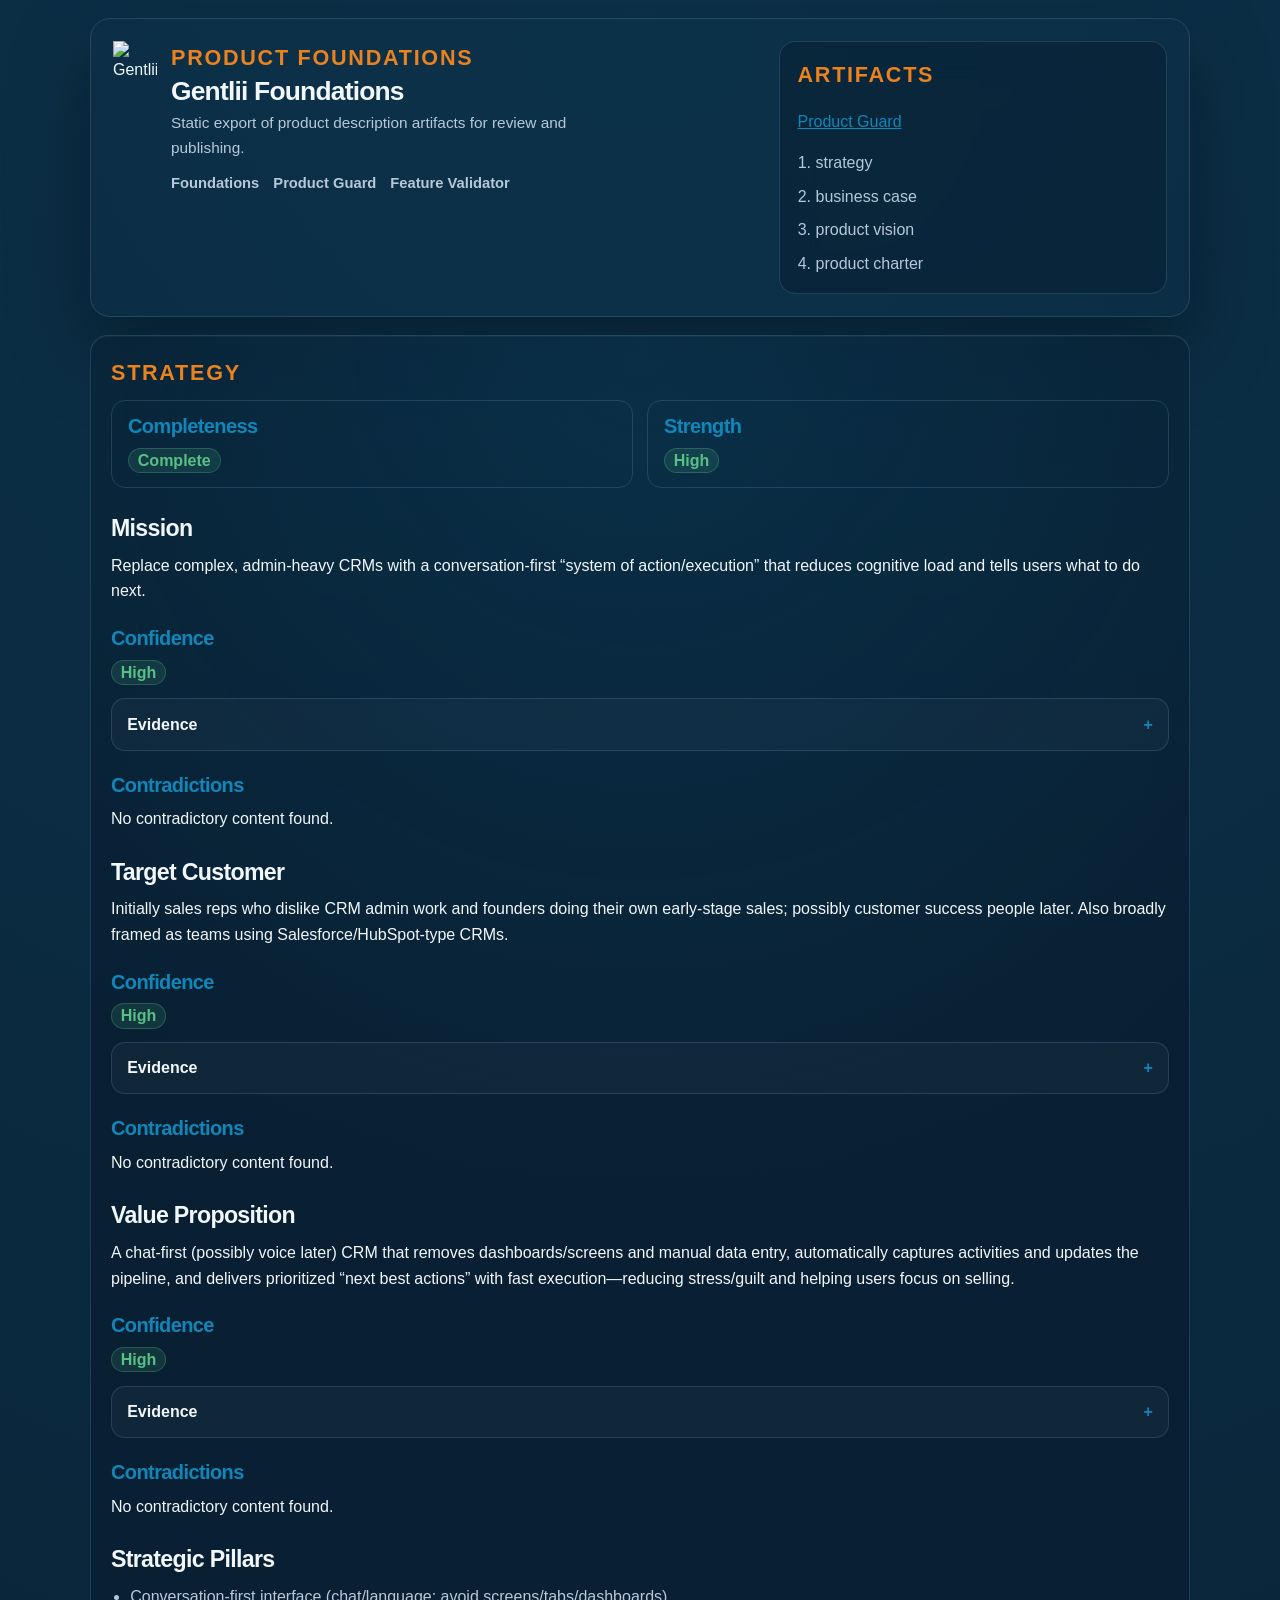
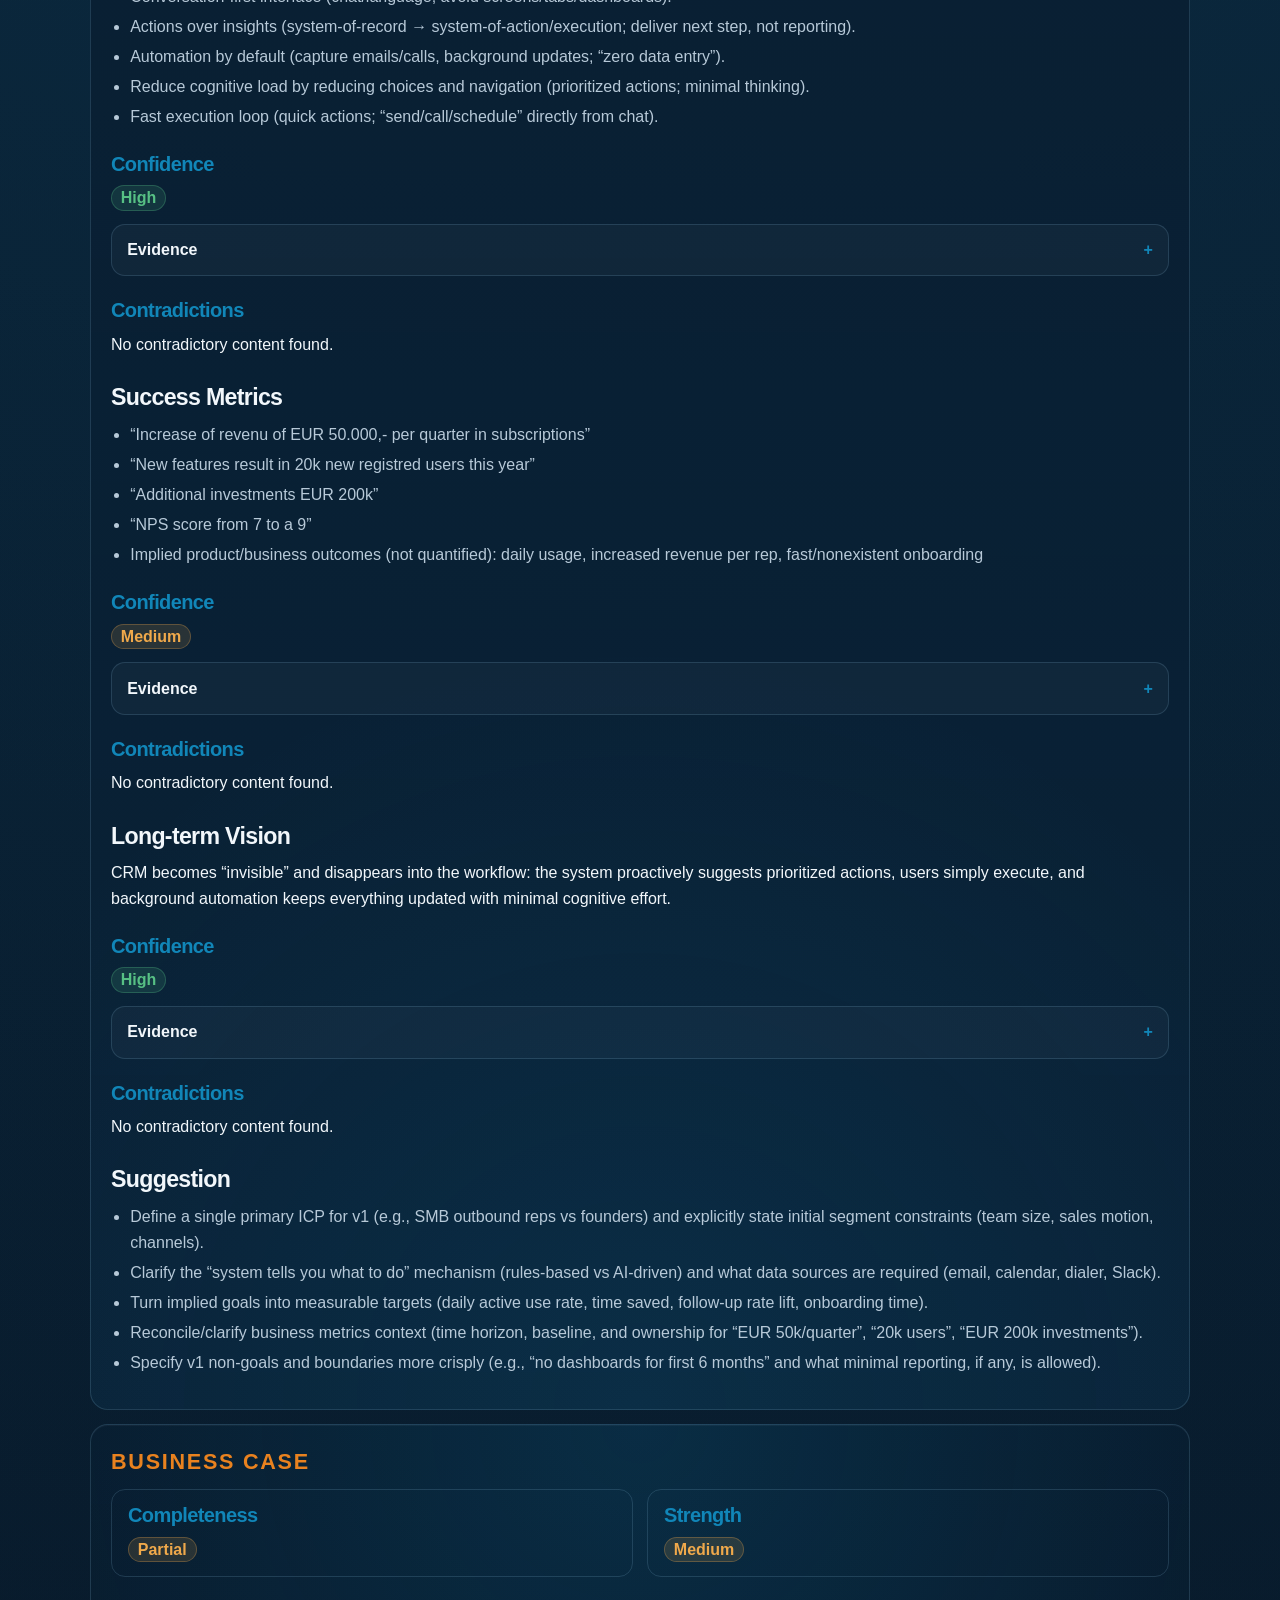
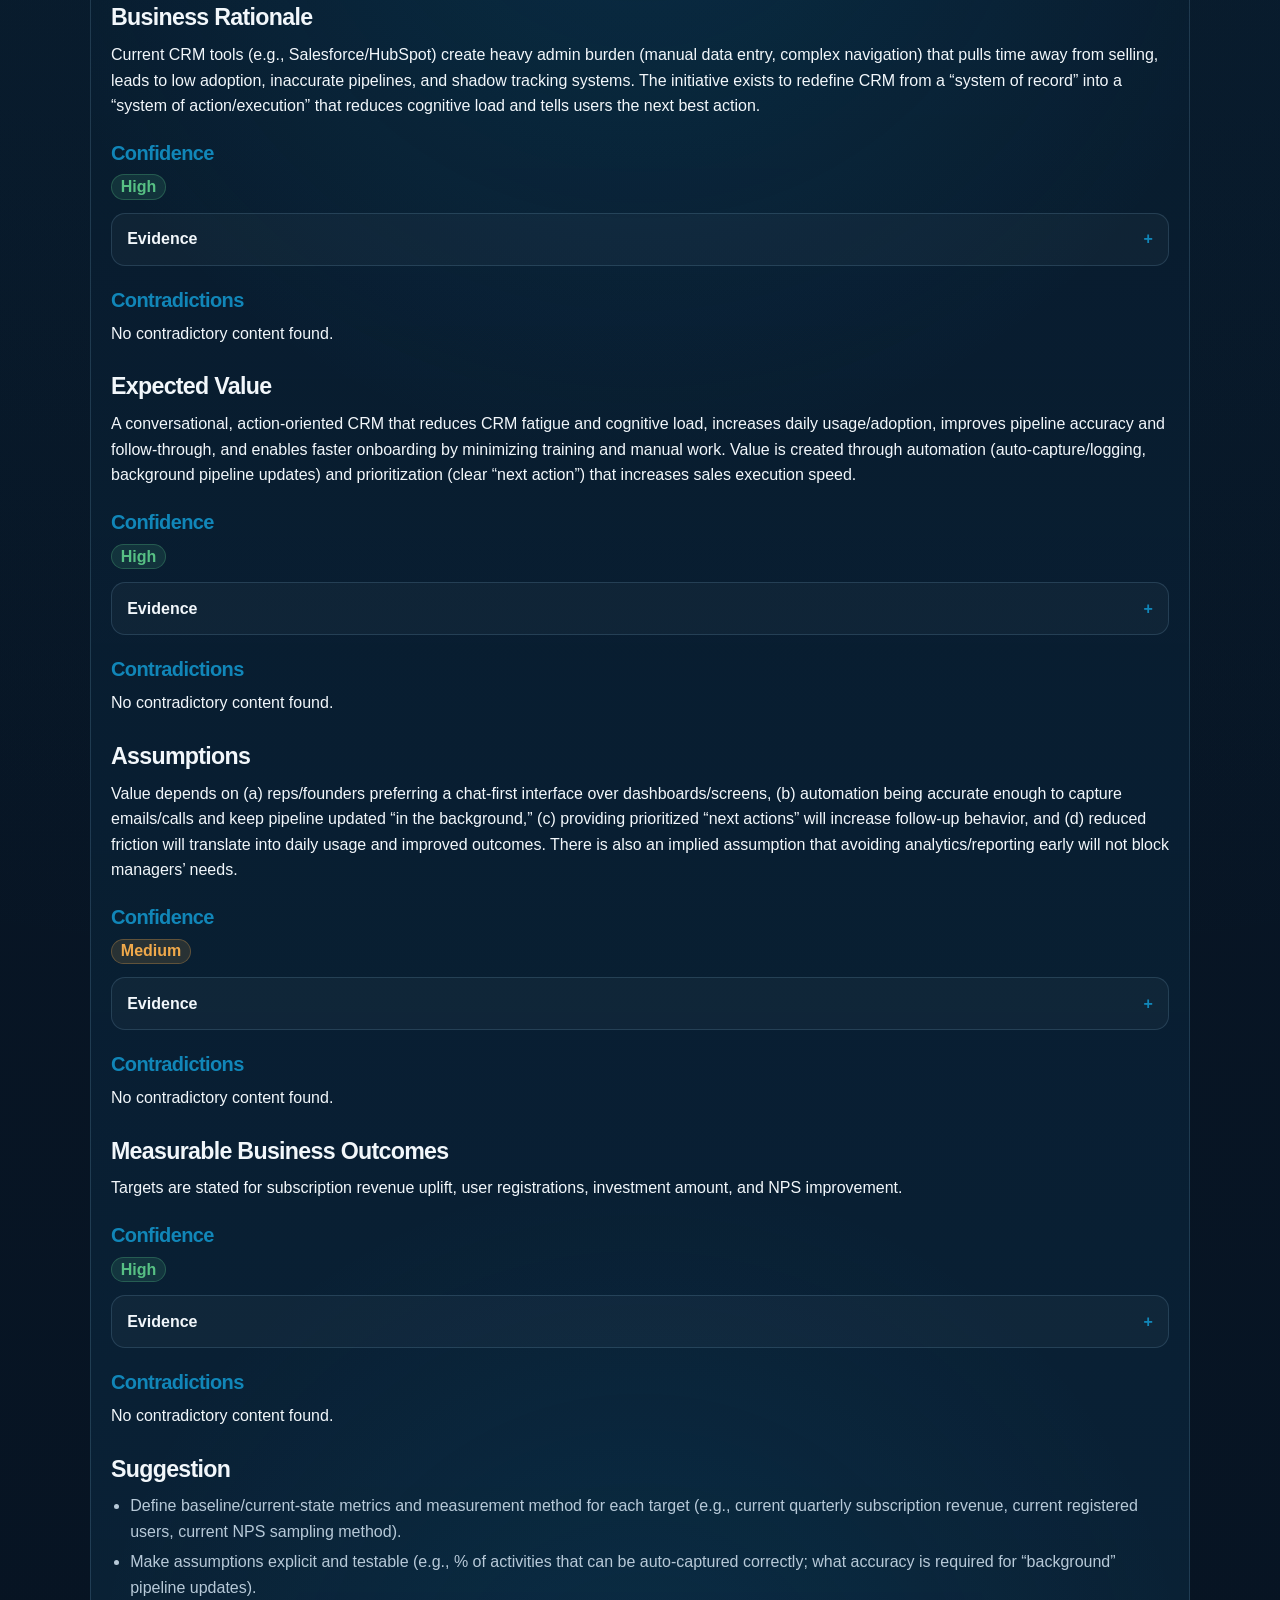
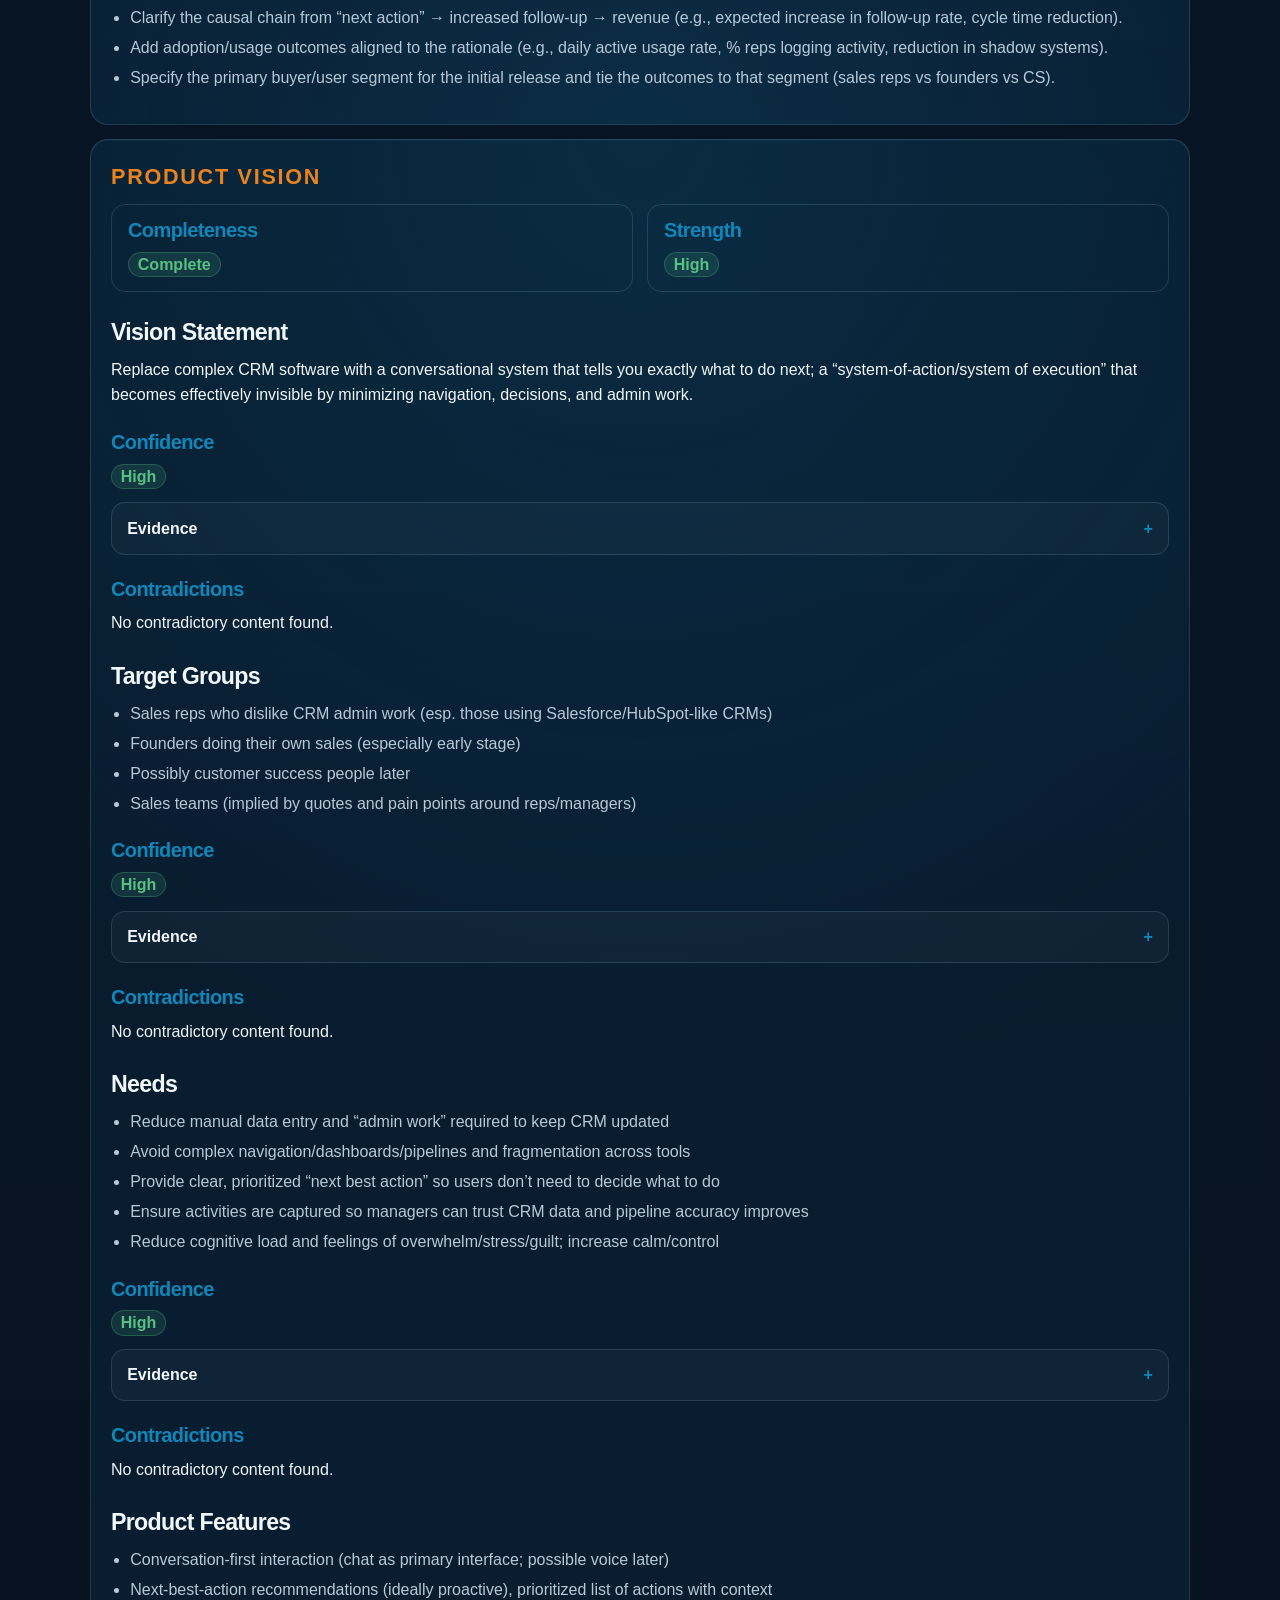
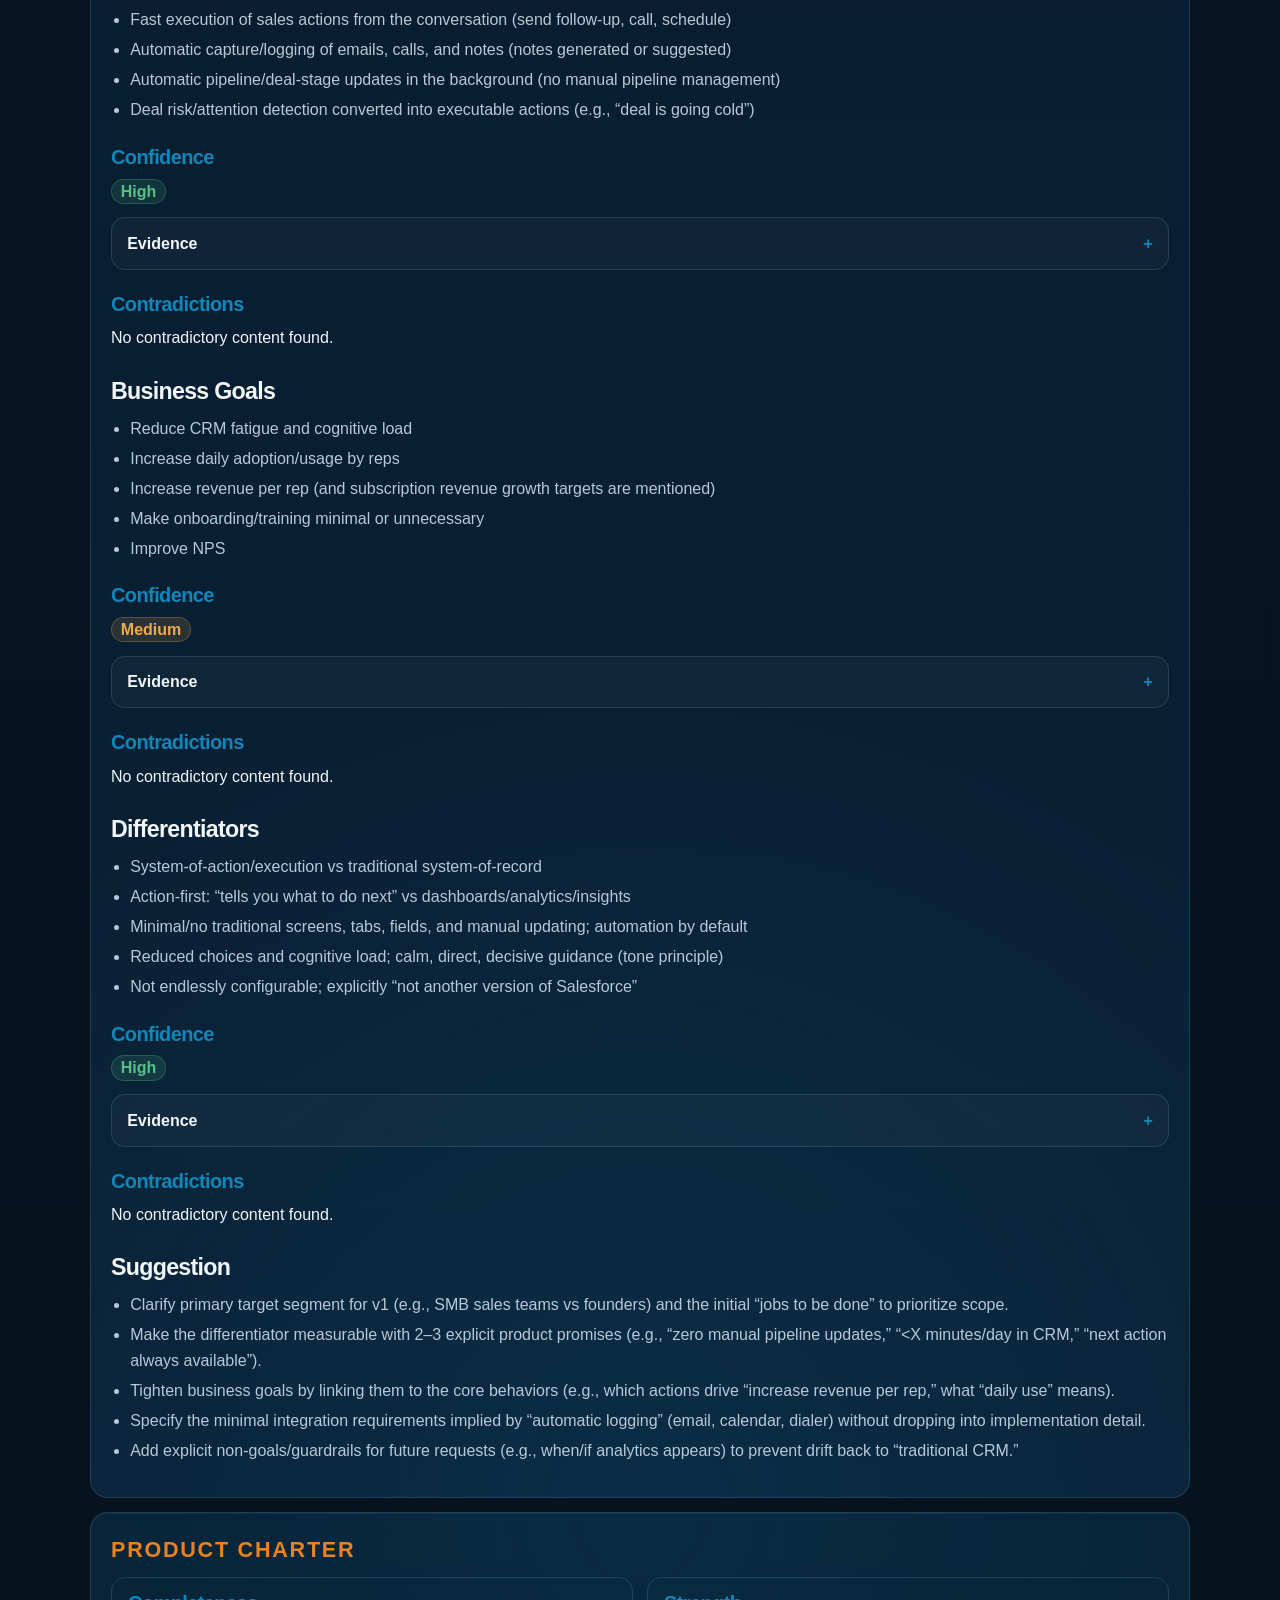
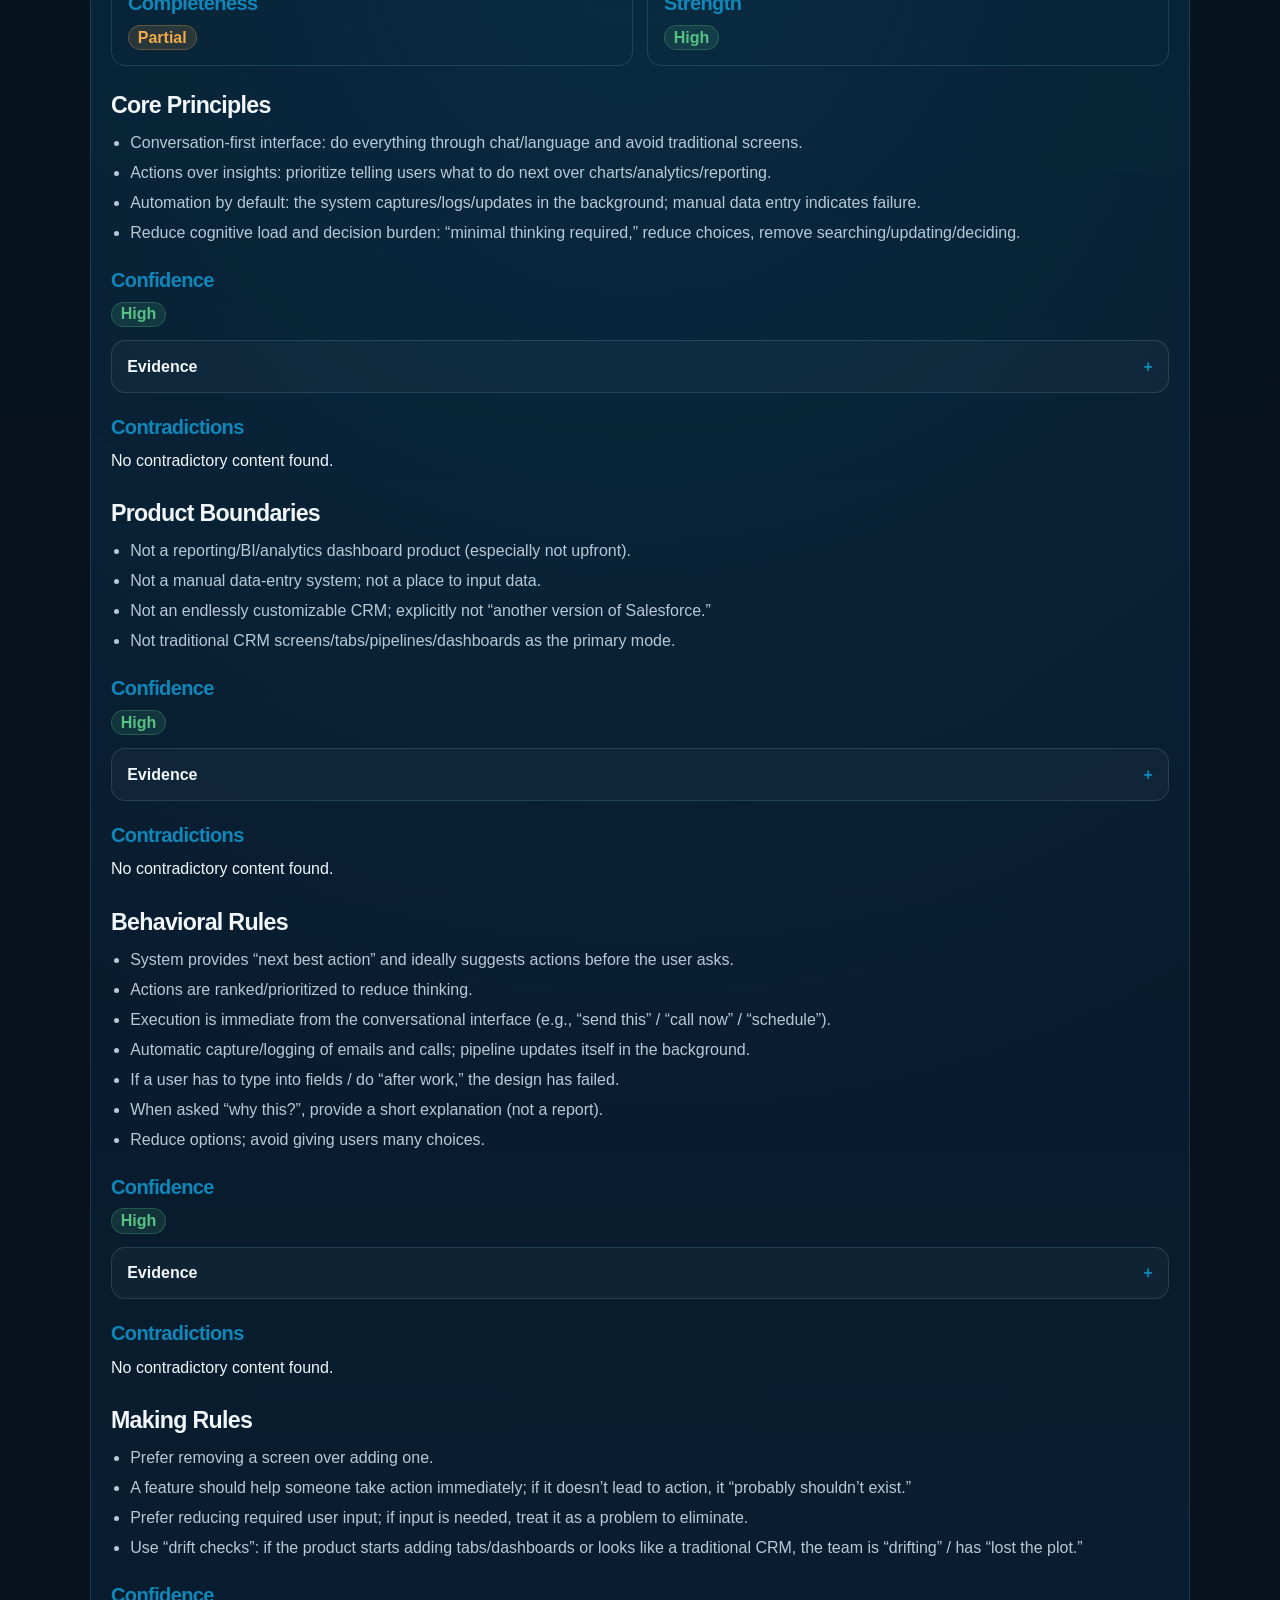
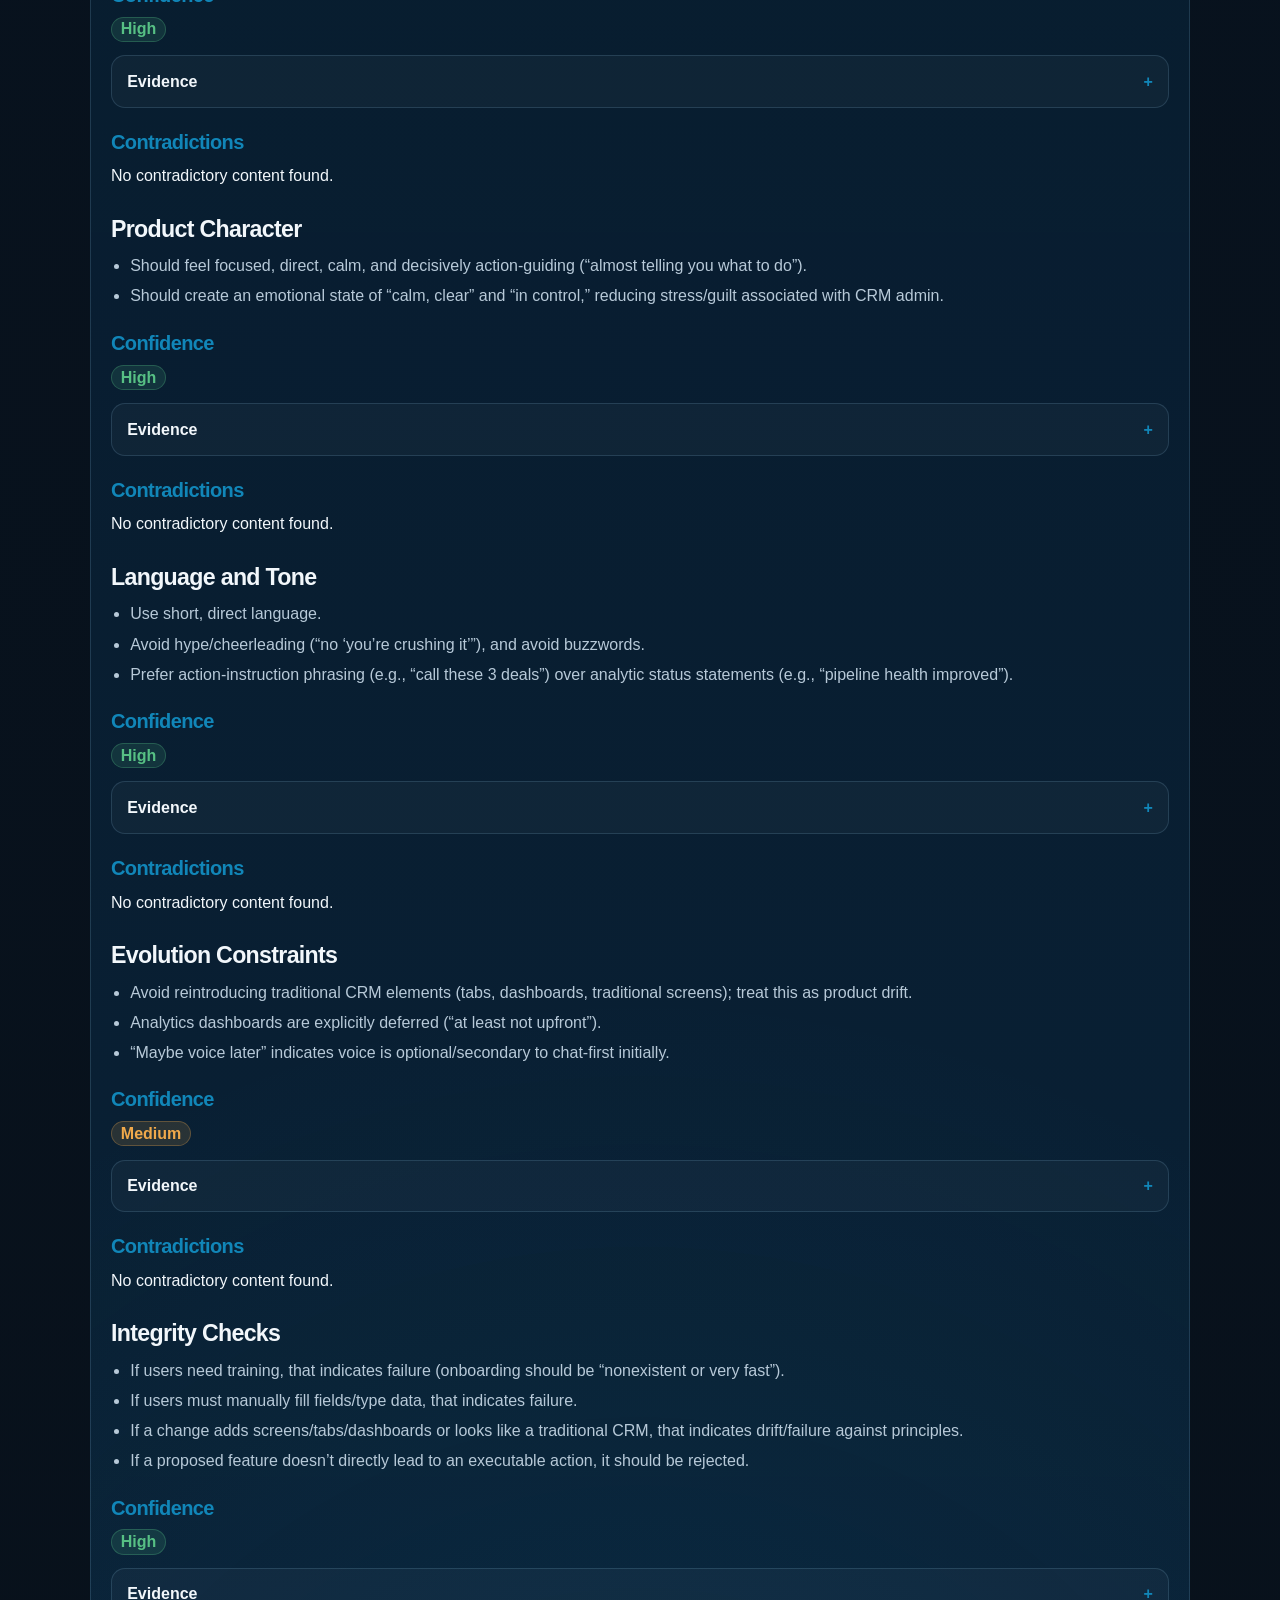
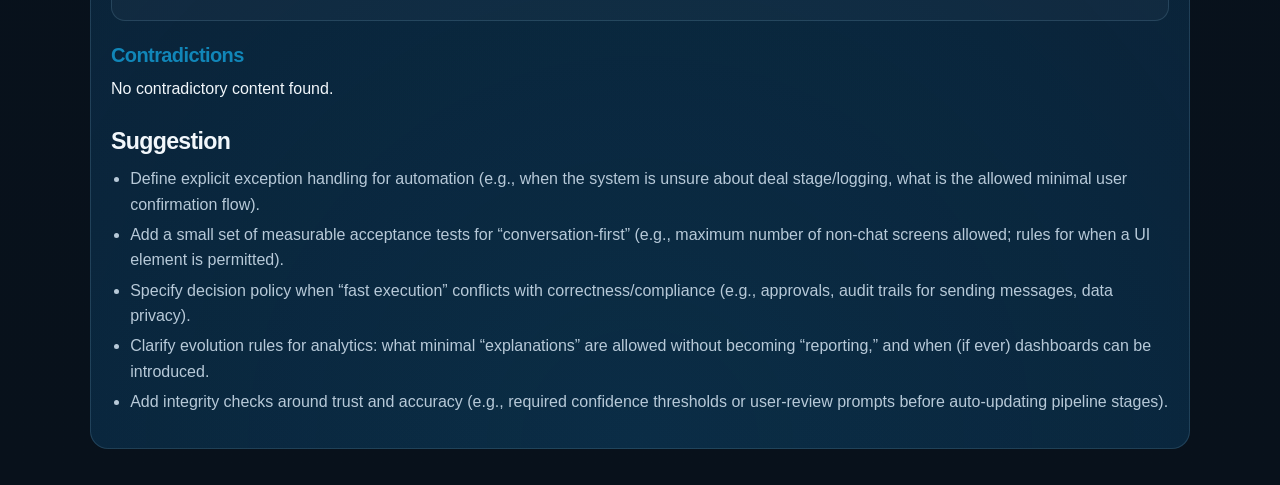
==== product-definitions/product-description/index.html @ 2d35786a "chore: refresh generated product description and guard" ====
<!DOCTYPE html>
<html lang="en">
<head>
  <meta charset="utf-8" />
  <meta name="viewport" content="width=device-width, initial-scale=1" />
  <title>Gentlii Foundations</title>
  <link rel="icon" href="logo.png" />
  <link rel="stylesheet" href="styles.css" />
</head>
<body>
  <div class="app-shell">
    <header class="page-header">
      <div class="brand-block">
        <img class="brand-logo" src="logo.png" alt="Gentlii logo" />
        <div>
          <div class="brand-kicker">Product Foundations</div>
          <h1 class="brand-title">Gentlii Foundations</h1>
          <p class="brand-subtitle">Static export of product description artifacts for review and publishing.</p>
          <div class="brand-links" aria-label="Page links">
            <a href="index.html">Foundations</a>
            <a href="product-guard.html">Product Guard</a>
            <a href="feature-validator.html">Feature Validator</a>
          </div>
        </div>
      </div>
      <nav class="doc-nav" aria-label="Artifact navigation">
        <div class="panel-eyebrow">Artifacts</div>
        <p><a href="product-guard.html">Product Guard</a></p>
        <ol class="doc-nav-list">
          <li><a href="#strategy">strategy</a></li>
          <li><a href="#business-case">business case</a></li>
          <li><a href="#product-vision">product vision</a></li>
          <li><a href="#product-charter">product charter</a></li>
        </ol>
      </nav>
    </header>
    <main class="page">
      <section class="doc-card" id="strategy">
        <div class="panel-eyebrow">strategy</div>
        <div class="doc-content">
          <div class="doc-dual-section-grid"><section class="doc-side-section"><h3>Completeness</h3><p class="metric-line"><span class="metric-value metric-pill metric-high">Complete</span></p></section><section class="doc-side-section"><h3>Strength</h3><p class="metric-line"><span class="metric-value metric-pill metric-high">High</span></p></section></div>
          <h2>Mission</h2>
          <p>Replace complex, admin-heavy CRMs with a conversation-first “system of action/execution” that reduces cognitive load and tells users what to do next.</p>
          <h3>Confidence</h3>
          <p class="metric-line"><span class="metric-value metric-pill metric-high">High</span></p>
          <details class="evidence-accordion"><summary>Evidence</summary><div class="evidence-body"><p>“Replace complex CRM software with a conversational system that tells you exactly what to do next.” / “We want CRM as a system of execution.” / “We need to to reduce cognitive load, not just time”</p></div></details>
          <h3>Contradictions</h3>
          <p>No contradictory content found.</p>
          <h2>Target Customer</h2>
          <p>Initially sales reps who dislike CRM admin work and founders doing their own early-stage sales; possibly customer success people later. Also broadly framed as teams using Salesforce/HubSpot-type CRMs.</p>
          <h3>Confidence</h3>
          <p class="metric-line"><span class="metric-value metric-pill metric-high">High</span></p>
          <details class="evidence-accordion"><summary>Evidence</summary><div class="evidence-body"><p>“sales reps who hate CRM admin” / “founders doing their own sales (especially early stage)” / “maybe customer success people later” / “Teams using systems like Salesforce or HubSpot often experience…”</p></div></details>
          <h3>Contradictions</h3>
          <p>No contradictory content found.</p>
          <h2>Value Proposition</h2>
          <p>A chat-first (possibly voice later) CRM that removes dashboards/screens and manual data entry, automatically captures activities and updates the pipeline, and delivers prioritized “next best actions” with fast execution—reducing stress/guilt and helping users focus on selling.</p>
          <h3>Confidence</h3>
          <p class="metric-line"><span class="metric-value metric-pill metric-high">High</span></p>
          <details class="evidence-accordion"><summary>Evidence</summary><div class="evidence-body"><p>“It’s basically a CRM but conversation-first… Probably chat based, maybe voice later.” / “tell you your next best action” / “log stuff automatically (calls, emails etc.)” / “keep the pipeline updated without you touching it” / “everything logs automatically in background” / “CRM = stress + guilt… ideal state = calm, clear, just doing the next thing.”</p></div></details>
          <h3>Contradictions</h3>
          <p>No contradictory content found.</p>
          <h2>Strategic Pillars</h2>
          <ul><li>Conversation-first interface (chat/language; avoid screens/tabs/dashboards).</li><li>Actions over insights (system-of-record → system-of-action/execution; deliver next step, not reporting).</li><li>Automation by default (capture emails/calls, background updates; “zero data entry”).</li><li>Reduce cognitive load by reducing choices and navigation (prioritized actions; minimal thinking).</li><li>Fast execution loop (quick actions; “send/call/schedule” directly from chat).</li></ul>
          <h3>Confidence</h3>
          <p class="metric-line"><span class="metric-value metric-pill metric-high">High</span></p>
          <details class="evidence-accordion"><summary>Evidence</summary><div class="evidence-body"><p>“conversation first, always… no screens if we can avoid it” / “actions &gt; insights” / “automation by default” / “Shift from system-of-record → system-of-action” / “One interface (chat) One output (next action) Minimal thinking required” / “quick actions… one click or one command” / “reduce choices, don’t give users 10 options”</p></div></details>
          <h3>Contradictions</h3>
          <p>No contradictory content found.</p>
          <h2>Success Metrics</h2>
          <ul><li>“Increase of revenu of EUR 50.000,- per quarter in subscriptions”</li><li>“New features result in 20k new registred users this year”</li><li>“Additional investments EUR 200k”</li><li>“NPS score from 7 to a 9”</li><li>Implied product/business outcomes (not quantified): daily usage, increased revenue per rep, fast/nonexistent onboarding</li></ul>
          <h3>Confidence</h3>
          <p class="metric-line"><span class="metric-value metric-pill metric-medium">Medium</span></p>
          <details class="evidence-accordion"><summary>Evidence</summary><div class="evidence-body"><p>“Increase of revenu of EUR 50.000,- per quarter in subscriptions” / “20k new registred users this year” / “Additional investments EUR 200k” / “NPS score from 7 to a 9” / “get reps to actually use the system daily” / “increase revenue per rep” / “make onboarding basically nonexistent or very fast”</p></div></details>
          <h3>Contradictions</h3>
          <p>No contradictory content found.</p>
          <h2>Long-term Vision</h2>
          <p>CRM becomes “invisible” and disappears into the workflow: the system proactively suggests prioritized actions, users simply execute, and background automation keeps everything updated with minimal cognitive effort.</p>
          <h3>Confidence</h3>
          <p class="metric-line"><span class="metric-value metric-pill metric-high">High</span></p>
          <details class="evidence-accordion"><summary>Evidence</summary><div class="evidence-body"><p>“Feels like CRM should become kind of invisible over time… you don’t really think about it. You just act.” / “system suggests actions before you ask (ideally)” / “everything updates in background, invisible” / “The best tools disappear—they don’t feel like tools.”</p></div></details>
          <h3>Contradictions</h3>
          <p>No contradictory content found.</p>
          <h2>Suggestion</h2>
          <ul><li>Define a single primary ICP for v1 (e.g., SMB outbound reps vs founders) and explicitly state initial segment constraints (team size, sales motion, channels).</li><li>Clarify the “system tells you what to do” mechanism (rules-based vs AI-driven) and what data sources are required (email, calendar, dialer, Slack).</li><li>Turn implied goals into measurable targets (daily active use rate, time saved, follow-up rate lift, onboarding time).</li><li>Reconcile/clarify business metrics context (time horizon, baseline, and ownership for “EUR 50k/quarter”, “20k users”, “EUR 200k investments”).</li><li>Specify v1 non-goals and boundaries more crisply (e.g., “no dashboards for first 6 months” and what minimal reporting, if any, is allowed).</li></ul>
        </div>
      </section>
      <section class="doc-card" id="business-case">
        <div class="panel-eyebrow">business case</div>
        <div class="doc-content">
          <div class="doc-dual-section-grid"><section class="doc-side-section"><h3>Completeness</h3><p class="metric-line"><span class="metric-value metric-pill metric-medium">Partial</span></p></section><section class="doc-side-section"><h3>Strength</h3><p class="metric-line"><span class="metric-value metric-pill metric-medium">Medium</span></p></section></div>
          <h2>Business Rationale</h2>
          <p>Current CRM tools (e.g., Salesforce/HubSpot) create heavy admin burden (manual data entry, complex navigation) that pulls time away from selling, leads to low adoption, inaccurate pipelines, and shadow tracking systems. The initiative exists to redefine CRM from a “system of record” into a “system of action/execution” that reduces cognitive load and tells users the next best action.</p>
          <h3>Confidence</h3>
          <p class="metric-line"><span class="metric-value metric-pill metric-high">High</span></p>
          <details class="evidence-accordion"><summary>Evidence</summary><div class="evidence-body"><p>“CRM as it exists today … is kind of broken… It’s too much clicking around… feels like admin work instead of helping you sell.” / “Heavy manual data entry… Time spent updating instead of selling… Complex navigation” / “Reps avoid logging activities… Pipeline is inaccurate… Shadow systems… emerge” / “Shift from system-of-record … to … system-of-action… We want CRM as a system of execution.”</p></div></details>
          <h3>Contradictions</h3>
          <p>No contradictory content found.</p>
          <h2>Expected Value</h2>
          <p>A conversational, action-oriented CRM that reduces CRM fatigue and cognitive load, increases daily usage/adoption, improves pipeline accuracy and follow-through, and enables faster onboarding by minimizing training and manual work. Value is created through automation (auto-capture/logging, background pipeline updates) and prioritization (clear “next action”) that increases sales execution speed.</p>
          <h3>Confidence</h3>
          <p class="metric-line"><span class="metric-value metric-pill metric-high">High</span></p>
          <details class="evidence-accordion"><summary>Evidence</summary><div class="evidence-body"><p>“reduce the general fatigue people have with CRM” / “get reps to actually use the system daily” / “increase revenue per rep (if they follow up more, this should happen)” / “make onboarding basically nonexistent or very fast” / “reduce cognitive load, not just time” / “Everything logs automatically in background… pipeline updates itself… basically zero data entry.”</p></div></details>
          <h3>Contradictions</h3>
          <p>No contradictory content found.</p>
          <h2>Assumptions</h2>
          <p>Value depends on (a) reps/founders preferring a chat-first interface over dashboards/screens, (b) automation being accurate enough to capture emails/calls and keep pipeline updated “in the background,” (c) providing prioritized “next actions” will increase follow-up behavior, and (d) reduced friction will translate into daily usage and improved outcomes. There is also an implied assumption that avoiding analytics/reporting early will not block managers’ needs.</p>
          <h3>Confidence</h3>
          <p class="metric-line"><span class="metric-value metric-pill metric-medium">Medium</span></p>
          <details class="evidence-accordion"><summary>Evidence</summary><div class="evidence-body"><p>“increase revenue per rep (if they follow up more, this should happen)” / “automatic logging of emails / calls (this is table stakes imo)” / “pipeline updates happening in the background” / “if user has to fill fields → something went wrong” / “analytics dashboards (at least not upfront).”</p></div></details>
          <h3>Contradictions</h3>
          <p>No contradictory content found.</p>
          <h2>Measurable Business Outcomes</h2>
          <p>Targets are stated for subscription revenue uplift, user registrations, investment amount, and NPS improvement.</p>
          <h3>Confidence</h3>
          <p class="metric-line"><span class="metric-value metric-pill metric-high">High</span></p>
          <details class="evidence-accordion"><summary>Evidence</summary><div class="evidence-body"><p>“Increase of revenu of EUR 50.000,- per quarter in subscriptions” / “New features result in 20k new registred users this year” / “Additional investments EUR 200k” / “NPS score from 7 to a 9.”</p></div></details>
          <h3>Contradictions</h3>
          <p>No contradictory content found.</p>
          <h2>Suggestion</h2>
          <ul><li>Define baseline/current-state metrics and measurement method for each target (e.g., current quarterly subscription revenue, current registered users, current NPS sampling method).</li><li>Make assumptions explicit and testable (e.g., % of activities that can be auto-captured correctly; what accuracy is required for “background” pipeline updates).</li><li>Clarify the causal chain from “next action” → increased follow-up → revenue (e.g., expected increase in follow-up rate, cycle time reduction).</li><li>Add adoption/usage outcomes aligned to the rationale (e.g., daily active usage rate, % reps logging activity, reduction in shadow systems).</li><li>Specify the primary buyer/user segment for the initial release and tie the outcomes to that segment (sales reps vs founders vs CS).</li></ul>
        </div>
      </section>
      <section class="doc-card" id="product-vision">
        <div class="panel-eyebrow">product vision</div>
        <div class="doc-content">
          <div class="doc-dual-section-grid"><section class="doc-side-section"><h3>Completeness</h3><p class="metric-line"><span class="metric-value metric-pill metric-high">Complete</span></p></section><section class="doc-side-section"><h3>Strength</h3><p class="metric-line"><span class="metric-value metric-pill metric-high">High</span></p></section></div>
          <h2>Vision Statement</h2>
          <p>Replace complex CRM software with a conversational system that tells you exactly what to do next; a “system-of-action/system of execution” that becomes effectively invisible by minimizing navigation, decisions, and admin work.</p>
          <h3>Confidence</h3>
          <p class="metric-line"><span class="metric-value metric-pill metric-high">High</span></p>
          <details class="evidence-accordion"><summary>Evidence</summary><div class="evidence-body"><p>“Replace complex CRM software with a conversational system that tells you exactly what to do next.” / “Shift from system-of-record … We want CRM as a system of execution.” / “Feels like CRM should become kind of invisible over time.”</p></div></details>
          <h3>Contradictions</h3>
          <p>No contradictory content found.</p>
          <h2>Target Groups</h2>
          <ul><li>Sales reps who dislike CRM admin work (esp. those using Salesforce/HubSpot-like CRMs)</li><li>Founders doing their own sales (especially early stage)</li><li>Possibly customer success people later</li><li>Sales teams (implied by quotes and pain points around reps/managers)</li></ul>
          <h3>Confidence</h3>
          <p class="metric-line"><span class="metric-value metric-pill metric-high">High</span></p>
          <details class="evidence-accordion"><summary>Evidence</summary><div class="evidence-body"><p>“sales reps who hate CRM admin” / “founders doing their own sales (especially early stage)” / “maybe customer success people later” / “Teams using systems like Salesforce or HubSpot often experience…”</p></div></details>
          <h3>Contradictions</h3>
          <p>No contradictory content found.</p>
          <h2>Needs</h2>
          <ul><li>Reduce manual data entry and “admin work” required to keep CRM updated</li><li>Avoid complex navigation/dashboards/pipelines and fragmentation across tools</li><li>Provide clear, prioritized “next best action” so users don’t need to decide what to do</li><li>Ensure activities are captured so managers can trust CRM data and pipeline accuracy improves</li><li>Reduce cognitive load and feelings of overwhelm/stress/guilt; increase calm/control</li></ul>
          <h3>Confidence</h3>
          <p class="metric-line"><span class="metric-value metric-pill metric-high">High</span></p>
          <details class="evidence-accordion"><summary>Evidence</summary><div class="evidence-body"><p>“Heavy manual data entry” / “Time spent updating instead of selling” / “Complex navigation” / “what should I do now?” / “Reps avoid logging activities… Managers don’t trust CRM data… Pipeline is inaccurate” / “We need to reduce cognitive load” / “CRM = stress + guilt… ideal state = calm, clear”</p></div></details>
          <h3>Contradictions</h3>
          <p>No contradictory content found.</p>
          <h2>Product Features</h2>
          <ul><li>Conversation-first interaction (chat as primary interface; possible voice later)</li><li>Next-best-action recommendations (ideally proactive), prioritized list of actions with context</li><li>Fast execution of sales actions from the conversation (send follow-up, call, schedule)</li><li>Automatic capture/logging of emails, calls, and notes (notes generated or suggested)</li><li>Automatic pipeline/deal-stage updates in the background (no manual pipeline management)</li><li>Deal risk/attention detection converted into executable actions (e.g., “deal is going cold”)</li></ul>
          <h3>Confidence</h3>
          <p class="metric-line"><span class="metric-value metric-pill metric-high">High</span></p>
          <details class="evidence-accordion"><summary>Evidence</summary><div class="evidence-body"><p>“It’s basically a CRM but conversation-first. Probably chat based, maybe voice later.” / “tell you your next best action” / “get list of actions already prioritized… includes: who, context, suggested message” / “let you execute things quickly (send follow-up, schedule, etc.)” / “log stuff automatically (calls, emails etc.)” / “pipeline updates happening in the background… pipeline updates itself” / “system flags… converts that into actions, not insights”</p></div></details>
          <h3>Contradictions</h3>
          <p>No contradictory content found.</p>
          <h2>Business Goals</h2>
          <ul><li>Reduce CRM fatigue and cognitive load</li><li>Increase daily adoption/usage by reps</li><li>Increase revenue per rep (and subscription revenue growth targets are mentioned)</li><li>Make onboarding/training minimal or unnecessary</li><li>Improve NPS</li></ul>
          <h3>Confidence</h3>
          <p class="metric-line"><span class="metric-value metric-pill metric-medium">Medium</span></p>
          <details class="evidence-accordion"><summary>Evidence</summary><div class="evidence-body"><p>“reduce the general fatigue people have with CRM” / “get reps to actually use the system daily” / “increase revenue per rep” / “make onboarding basically nonexistent or very fast” / “NPS score from 7 to a 9” / “Increase of revenu of EUR 50.000,- per quarter in subscriptions”</p></div></details>
          <h3>Contradictions</h3>
          <p>No contradictory content found.</p>
          <h2>Differentiators</h2>
          <ul><li>System-of-action/execution vs traditional system-of-record</li><li>Action-first: “tells you what to do next” vs dashboards/analytics/insights</li><li>Minimal/no traditional screens, tabs, fields, and manual updating; automation by default</li><li>Reduced choices and cognitive load; calm, direct, decisive guidance (tone principle)</li><li>Not endlessly configurable; explicitly “not another version of Salesforce”</li></ul>
          <h3>Confidence</h3>
          <p class="metric-line"><span class="metric-value metric-pill metric-high">High</span></p>
          <details class="evidence-accordion"><summary>Evidence</summary><div class="evidence-body"><p>“We want CRM as a system of execution.” / “One interface (chat) One output (next action)” / “We’re intentionally not doing: traditional screens… analytics dashboards… manual pipeline management” / “automation by default… if user has to fill fields → something went wrong” / “not something you customize endlessly… basically not another version of Salesforce”</p></div></details>
          <h3>Contradictions</h3>
          <p>No contradictory content found.</p>
          <h2>Suggestion</h2>
          <ul><li>Clarify primary target segment for v1 (e.g., SMB sales teams vs founders) and the initial “jobs to be done” to prioritize scope.</li><li>Make the differentiator measurable with 2–3 explicit product promises (e.g., “zero manual pipeline updates,” “&lt;X minutes/day in CRM,” “next action always available”).</li><li>Tighten business goals by linking them to the core behaviors (e.g., which actions drive “increase revenue per rep,” what “daily use” means).</li><li>Specify the minimal integration requirements implied by “automatic logging” (email, calendar, dialer) without dropping into implementation detail.</li><li>Add explicit non-goals/guardrails for future requests (e.g., when/if analytics appears) to prevent drift back to “traditional CRM.”</li></ul>
        </div>
      </section>
      <section class="doc-card" id="product-charter">
        <div class="panel-eyebrow">product charter</div>
        <div class="doc-content">
          <div class="doc-dual-section-grid"><section class="doc-side-section"><h3>Completeness</h3><p class="metric-line"><span class="metric-value metric-pill metric-medium">Partial</span></p></section><section class="doc-side-section"><h3>Strength</h3><p class="metric-line"><span class="metric-value metric-pill metric-high">High</span></p></section></div>
          <h2>Core Principles</h2>
          <ul><li>Conversation-first interface: do everything through chat/language and avoid traditional screens.</li><li>Actions over insights: prioritize telling users what to do next over charts/analytics/reporting.</li><li>Automation by default: the system captures/logs/updates in the background; manual data entry indicates failure.</li><li>Reduce cognitive load and decision burden: “minimal thinking required,” reduce choices, remove searching/updating/deciding.</li></ul>
          <h3>Confidence</h3>
          <p class="metric-line"><span class="metric-value metric-pill metric-high">High</span></p>
          <details class="evidence-accordion"><summary>Evidence</summary><div class="evidence-body"><p>“conversation first, always… everything through chat / language, no screens if we can avoid it”; “actions &gt; insights”; “automation by default… if user has to fill fields → something went wrong”; “reduce cognitive load”; “One interface (chat) One output (next action) Minimal thinking required”; “remove searching… remove updating… remove deciding”.</p></div></details>
          <h3>Contradictions</h3>
          <p>No contradictory content found.</p>
          <h2>Product Boundaries</h2>
          <ul><li>Not a reporting/BI/analytics dashboard product (especially not upfront).</li><li>Not a manual data-entry system; not a place to input data.</li><li>Not an endlessly customizable CRM; explicitly not “another version of Salesforce.”</li><li>Not traditional CRM screens/tabs/pipelines/dashboards as the primary mode.</li></ul>
          <h3>Confidence</h3>
          <p class="metric-line"><span class="metric-value metric-pill metric-high">High</span></p>
          <details class="evidence-accordion"><summary>Evidence</summary><div class="evidence-body"><p>“We’re intentionally not doing: traditional screens; analytics dashboards (at least not upfront); manual pipeline management”; “what we are not… not a reporting tool… not BI… not a place to input data… not something you customize endlessly… basically not another version of Salesforce”.</p></div></details>
          <h3>Contradictions</h3>
          <p>No contradictory content found.</p>
          <h2>Behavioral Rules</h2>
          <ul><li>System provides “next best action” and ideally suggests actions before the user asks.</li><li>Actions are ranked/prioritized to reduce thinking.</li><li>Execution is immediate from the conversational interface (e.g., “send this” / “call now” / “schedule”).</li><li>Automatic capture/logging of emails and calls; pipeline updates itself in the background.</li><li>If a user has to type into fields / do “after work,” the design has failed.</li><li>When asked “why this?”, provide a short explanation (not a report).</li><li>Reduce options; avoid giving users many choices.</li></ul>
          <h3>Confidence</h3>
          <p class="metric-line"><span class="metric-value metric-pill metric-high">High</span></p>
          <details class="evidence-accordion"><summary>Evidence</summary><div class="evidence-body"><p>“system suggests actions before you ask (ideally)”; “tell you your next best action”; “get list of actions already prioritized so no thinking required”; “action executes immediately… everything logs automatically in background… pipeline updates itself… no extra steps, no ‘after work’”; “if user has to type things in fields, we probably failed”; “if you ask ‘why this?’ → short explanation, not a report”; “reduce choices, don’t give users 10 options”.</p></div></details>
          <h3>Contradictions</h3>
          <p>No contradictory content found.</p>
          <h2>Making Rules</h2>
          <ul><li>Prefer removing a screen over adding one.</li><li>A feature should help someone take action immediately; if it doesn’t lead to action, it “probably shouldn’t exist.”</li><li>Prefer reducing required user input; if input is needed, treat it as a problem to eliminate.</li><li>Use “drift checks”: if the product starts adding tabs/dashboards or looks like a traditional CRM, the team is “drifting” / has “lost the plot.”</li></ul>
          <h3>Confidence</h3>
          <p class="metric-line"><span class="metric-value metric-pill metric-high">High</span></p>
          <details class="evidence-accordion"><summary>Evidence</summary><div class="evidence-body"><p>“decision rules (gut checks) ● can we remove a screen instead of adding one ● does this help someone take action immediately… ● can we reduce input here ● if it doesn’t lead to action → probably shouldn’t exist”; “if we start adding tabs + dashboards we’re probably drifting”; “if it starts looking like a traditional CRM again, we’ve probably lost the plot”.</p></div></details>
          <h3>Contradictions</h3>
          <p>No contradictory content found.</p>
          <h2>Product Character</h2>
          <ul><li>Should feel focused, direct, calm, and decisively action-guiding (“almost telling you what to do”).</li><li>Should create an emotional state of “calm, clear” and “in control,” reducing stress/guilt associated with CRM admin.</li></ul>
          <h3>Confidence</h3>
          <p class="metric-line"><span class="metric-value metric-pill metric-high">High</span></p>
          <details class="evidence-accordion"><summary>Evidence</summary><div class="evidence-body"><p>“product should feel like… focused… direct… calm… a bit decisive (almost telling you what to do)”; “ideal state = calm, clear, just doing the next thing”; “to feel in control… not feel overwhelmed… not feel like they’re doing admin work”.</p></div></details>
          <h3>Contradictions</h3>
          <p>No contradictory content found.</p>
          <h2>Language and Tone</h2>
          <ul><li>Use short, direct language.</li><li>Avoid hype/cheerleading (“no ‘you’re crushing it’”), and avoid buzzwords.</li><li>Prefer action-instruction phrasing (e.g., “call these 3 deals”) over analytic status statements (e.g., “pipeline health improved”).</li></ul>
          <h3>Confidence</h3>
          <p class="metric-line"><span class="metric-value metric-pill metric-high">High</span></p>
          <details class="evidence-accordion"><summary>Evidence</summary><div class="evidence-body"><p>“tone / language… short, direct ● no hype / no ‘you’re crushing it’… ● no buzzwords”; “more like: ‘call these 3 deals’ not: ‘pipeline health improved’”.</p></div></details>
          <h3>Contradictions</h3>
          <p>No contradictory content found.</p>
          <h2>Evolution Constraints</h2>
          <ul><li>Avoid reintroducing traditional CRM elements (tabs, dashboards, traditional screens); treat this as product drift.</li><li>Analytics dashboards are explicitly deferred (“at least not upfront”).</li><li>“Maybe voice later” indicates voice is optional/secondary to chat-first initially.</li></ul>
          <h3>Confidence</h3>
          <p class="metric-line"><span class="metric-value metric-pill metric-medium">Medium</span></p>
          <details class="evidence-accordion"><summary>Evidence</summary><div class="evidence-body"><p>“if we start adding tabs + dashboards we’re probably drifting”; “analytics dashboards (at least not upfront)”; “Probably chat based, maybe voice later”.</p></div></details>
          <h3>Contradictions</h3>
          <p>No contradictory content found.</p>
          <h2>Integrity Checks</h2>
          <ul><li>If users need training, that indicates failure (onboarding should be “nonexistent or very fast”).</li><li>If users must manually fill fields/type data, that indicates failure.</li><li>If a change adds screens/tabs/dashboards or looks like a traditional CRM, that indicates drift/failure against principles.</li><li>If a proposed feature doesn’t directly lead to an executable action, it should be rejected.</li></ul>
          <h3>Confidence</h3>
          <p class="metric-line"><span class="metric-value metric-pill metric-high">High</span></p>
          <details class="evidence-accordion"><summary>Evidence</summary><div class="evidence-body"><p>“If someone needs training, we probably failed.”; “if user has to fill fields → something went wrong”; “if user has to type things in fields, we probably failed”; “if we start adding tabs + dashboards we’re probably drifting”; “if it doesn’t lead to action → probably shouldn’t exist”.</p></div></details>
          <h3>Contradictions</h3>
          <p>No contradictory content found.</p>
          <h2>Suggestion</h2>
          <ul><li>Define explicit exception handling for automation (e.g., when the system is unsure about deal stage/logging, what is the allowed minimal user confirmation flow).</li><li>Add a small set of measurable acceptance tests for “conversation-first” (e.g., maximum number of non-chat screens allowed; rules for when a UI element is permitted).</li><li>Specify decision policy when “fast execution” conflicts with correctness/compliance (e.g., approvals, audit trails for sending messages, data privacy).</li><li>Clarify evolution rules for analytics: what minimal “explanations” are allowed without becoming “reporting,” and when (if ever) dashboards can be introduced.</li><li>Add integrity checks around trust and accuracy (e.g., required confidence thresholds or user-review prompts before auto-updating pipeline stages).</li></ul>
        </div>
      </section>
    </main>
  </div>
</body>
</html>
---- product-definitions/product-description/styles.css ----
:root {
  --bg: #071423;
  --surface: rgba(8, 28, 46, 0.82);
  --surface-strong: rgba(10, 34, 55, 0.96);
  --text: #f2f7fb;
  --muted: #b7c9d8;
  --accent: #1186b8ff;
  --accent-bright: #e9821f;
  --accent-soft: rgba(17, 134, 184, 0.12);
  --accent-faint: rgba(17, 134, 184, 0.08);
  --border: rgba(125, 175, 205, 0.2);
  --shadow: 0 32px 80px rgba(0, 0, 0, 0.34);
}

* {
  box-sizing: border-box;
}

html {
  scroll-behavior: smooth;
}

body {
  margin: 0;
  min-height: 100vh;
  background: #071423;
  background-image:
    radial-gradient(circle at top, rgba(17, 134, 184, 0.22), transparent 36%),
    linear-gradient(180deg, #0a1a2b 0%, #071423 42%, #08111b 100%);
  color: var(--text);
  font-family: "Söhne", "Inter", "Avenir Next", "Helvetica Neue", "Segoe UI", sans-serif;
  font: 16px/1.6 "Söhne", "Inter", "Avenir Next", "Helvetica Neue", "Segoe UI", sans-serif;
}

a {
  color: var(--accent);
}

.app-shell {
  width: min(1100px, calc(100% - 32px));
  margin: 18px auto 36px;
}

.page-header {
  display: grid;
  grid-template-columns: minmax(0, 1.5fr) minmax(240px, 0.9fr);
  gap: 18px;
  padding: 22px;
  border: 1px solid var(--border);
  border-radius: 20px;
  box-shadow: var(--shadow);
}

.brand-block {
  display: flex;
  gap: 14px;
  align-items: flex-start;
}

.brand-logo {
  width: 44px;
  height: 44px;
  flex: 0 0 44px;
  display: block;
  object-fit: contain;
}

.brand-kicker,
.panel-eyebrow {
  color: var(--accent-bright);
  font-size: 1.35rem;
  font-weight: 700;
  text-transform: uppercase;
  letter-spacing: 0.08em;
}

.brand-title {
  margin: 2px 0 6px;
  font-size: 1.65rem;
  line-height: 1.05;
  letter-spacing: -0.03em;
  font-weight: 750;
}

.brand-subtitle {
  margin: 0;
  max-width: 54ch;
  color: var(--muted);
  font-size: 0.96rem;
}

.brand-links {
  margin-top: 12px;
  display: flex;
  flex-wrap: wrap;
  gap: 10px 14px;
}

.brand-links a {
  text-decoration: none;
  color: var(--muted);
  font-size: 0.92rem;
  font-weight: 650;
}

.brand-links a:hover,
.brand-links a:focus-visible {
  color: var(--text);
}

.doc-nav {
  padding: 16px 18px;
  border: 1px solid var(--border);
  border-radius: 16px;
  background: rgba(7, 20, 35, 0.32);
  backdrop-filter: blur(18px);
}

.doc-nav-list {
  margin: 10px 0 0;
  padding-left: 18px;
  display: grid;
  gap: 8px;
  color: var(--muted);
}

.doc-nav-list a {
  text-decoration: none;
  color: inherit;
}

.doc-nav-list a:hover,
.doc-nav-list a:focus-visible {
  color: var(--text);
}

.page {
  padding-top: 18px;
  display: grid;
  gap: 14px;
}

.doc-card {
  padding: 20px;
  border: 1px solid var(--border);
  border-radius: 18px;
  background:
    radial-gradient(circle at top, rgba(17, 134, 184, 0.16), transparent 32%),
    radial-gradient(circle at bottom, rgba(17, 134, 184, 0.12), transparent 28%),
    linear-gradient(180deg, var(--surface) 0%, var(--surface-strong) 100%);
  box-shadow: inset 0 1px 0 rgba(255, 255, 255, 0.04);
}

.doc-content {
  margin-top: 10px;
}

.doc-dual-section-grid {
  display: grid;
  grid-template-columns: repeat(2, minmax(0, 1fr));
  gap: 14px;
  margin: 0 0 0.82rem;
}

.doc-side-section {
  padding: 14px 16px;
  border: 1px solid var(--border);
  border-radius: 14px;
}

.doc-side-section h3 {
  margin-top: 0;
}

.doc-side-section p:last-child,
.doc-side-section ol:last-child,
.doc-side-section ul:last-child,
.doc-side-section blockquote:last-child {
  margin-bottom: 0;
}

.metric-line {
  margin: 0 0 0.82rem;
}

.score-callout {
  display: inline-flex;
  align-items: baseline;
  gap: 0.75rem;
  margin: 0 0 0.95rem;
  padding: 0.85rem 1rem;
  border: 1px solid rgba(17, 134, 184, 0.32);
  border-radius: 16px;
  background: linear-gradient(135deg, rgba(17, 134, 184, 0.16), rgba(233, 130, 31, 0.12));
  box-shadow: inset 0 1px 0 rgba(255, 255, 255, 0.05);
}

.score-label {
  color: var(--muted);
  font-size: 0.9rem;
  font-weight: 650;
  text-transform: uppercase;
  letter-spacing: 0.08em;
}

.score-value {
  font-size: 1.8rem;
  line-height: 1;
  font-weight: 780;
  letter-spacing: -0.04em;
}

.score-1,
.score-2 {
  color: #e06464;
}

.score-3 {
  color: #f0a94b;
}

.score-4,
.score-5 {
  color: #57c084;
}

.evidence-accordion {
  margin: 0 0 0.82rem;
  border: 1px solid var(--border);
  border-radius: 14px;
  background: rgba(255, 255, 255, 0.03);
  overflow: hidden;
}

.evidence-accordion summary {
  cursor: pointer;
  list-style: none;
  padding: 0.78rem 0.95rem;
  font-weight: 650;
  color: var(--text);
}

.evidence-accordion summary::-webkit-details-marker {
  display: none;
}

.evidence-accordion summary::after {
  content: "+";
  float: right;
  color: var(--accent);
  font-weight: 700;
}

.evidence-accordion[open] summary::after {
  content: "−";
}

.evidence-body {
  padding: 0 0.95rem 0.82rem;
}

.evidence-body p:last-child {
  margin-bottom: 0;
}

.metric-value {
  font-weight: 700;
}

.metric-pill {
  display: inline-flex;
  align-items: center;
  padding: 0.18rem 0.55rem;
  border-radius: 999px;
  border: 1px solid transparent;
  line-height: 1.1;
}

.metric-high {
  color: #57c084;
  background: rgba(87, 192, 132, 0.14);
  border-color: rgba(87, 192, 132, 0.28);
}

.metric-medium {
  color: #f0a94b;
  background: rgba(240, 169, 75, 0.14);
  border-color: rgba(240, 169, 75, 0.28);
}

.metric-low {
  color: #e06464;
  background: rgba(224, 100, 100, 0.14);
  border-color: rgba(224, 100, 100, 0.28);
}

.doc-content h1,
.doc-content h2,
.doc-content h3,
.doc-content h4,
.doc-content h5,
.doc-content h6 {
  margin: 1.15em 0 0.45em;
  line-height: 1.18;
  letter-spacing: -0.03em;
  font-weight: 720;
}

.doc-content h1 {
  font-size: 1.85rem;
  color: var(--accent-bright);
}

.doc-content h2 {
  font-size: 1.45rem;
}

.doc-content h3,
.doc-content h4,
.doc-content h5,
.doc-content h6 {
  font-size: 1.25rem;
  color: var(--accent);
}

.doc-content h1:first-child,
.doc-content h2:first-child,
.doc-content h3:first-child {
  margin-top: 0;
}

.doc-content p,
.doc-content ol,
.doc-content ul,
.doc-content blockquote {
  margin: 0 0 0.82rem;
}

.doc-content p {
  color: var(--text);
}

.doc-content ol,
.doc-content ul {
  padding-left: 1.2rem;
  color: var(--muted);
}

.doc-content li + li {
  margin-top: 0.28rem;
}

.doc-content blockquote {
  padding: 0.05rem 0 0.05rem 0.9rem;
  border-left: 3px solid var(--accent);
  color: var(--text);
  background: transparent;
}

.doc-content hr {
  border: 0;
  border-top: 1px solid var(--border);
  margin: 1.2rem 0;
}

@media (max-width: 860px) {
  .page-header {
    grid-template-columns: 1fr;
  }

  .app-shell {
    width: min(100% - 20px, 1100px);
    margin-top: 10px;
  }

  .doc-dual-section-grid {
    grid-template-columns: 1fr;
  }
}
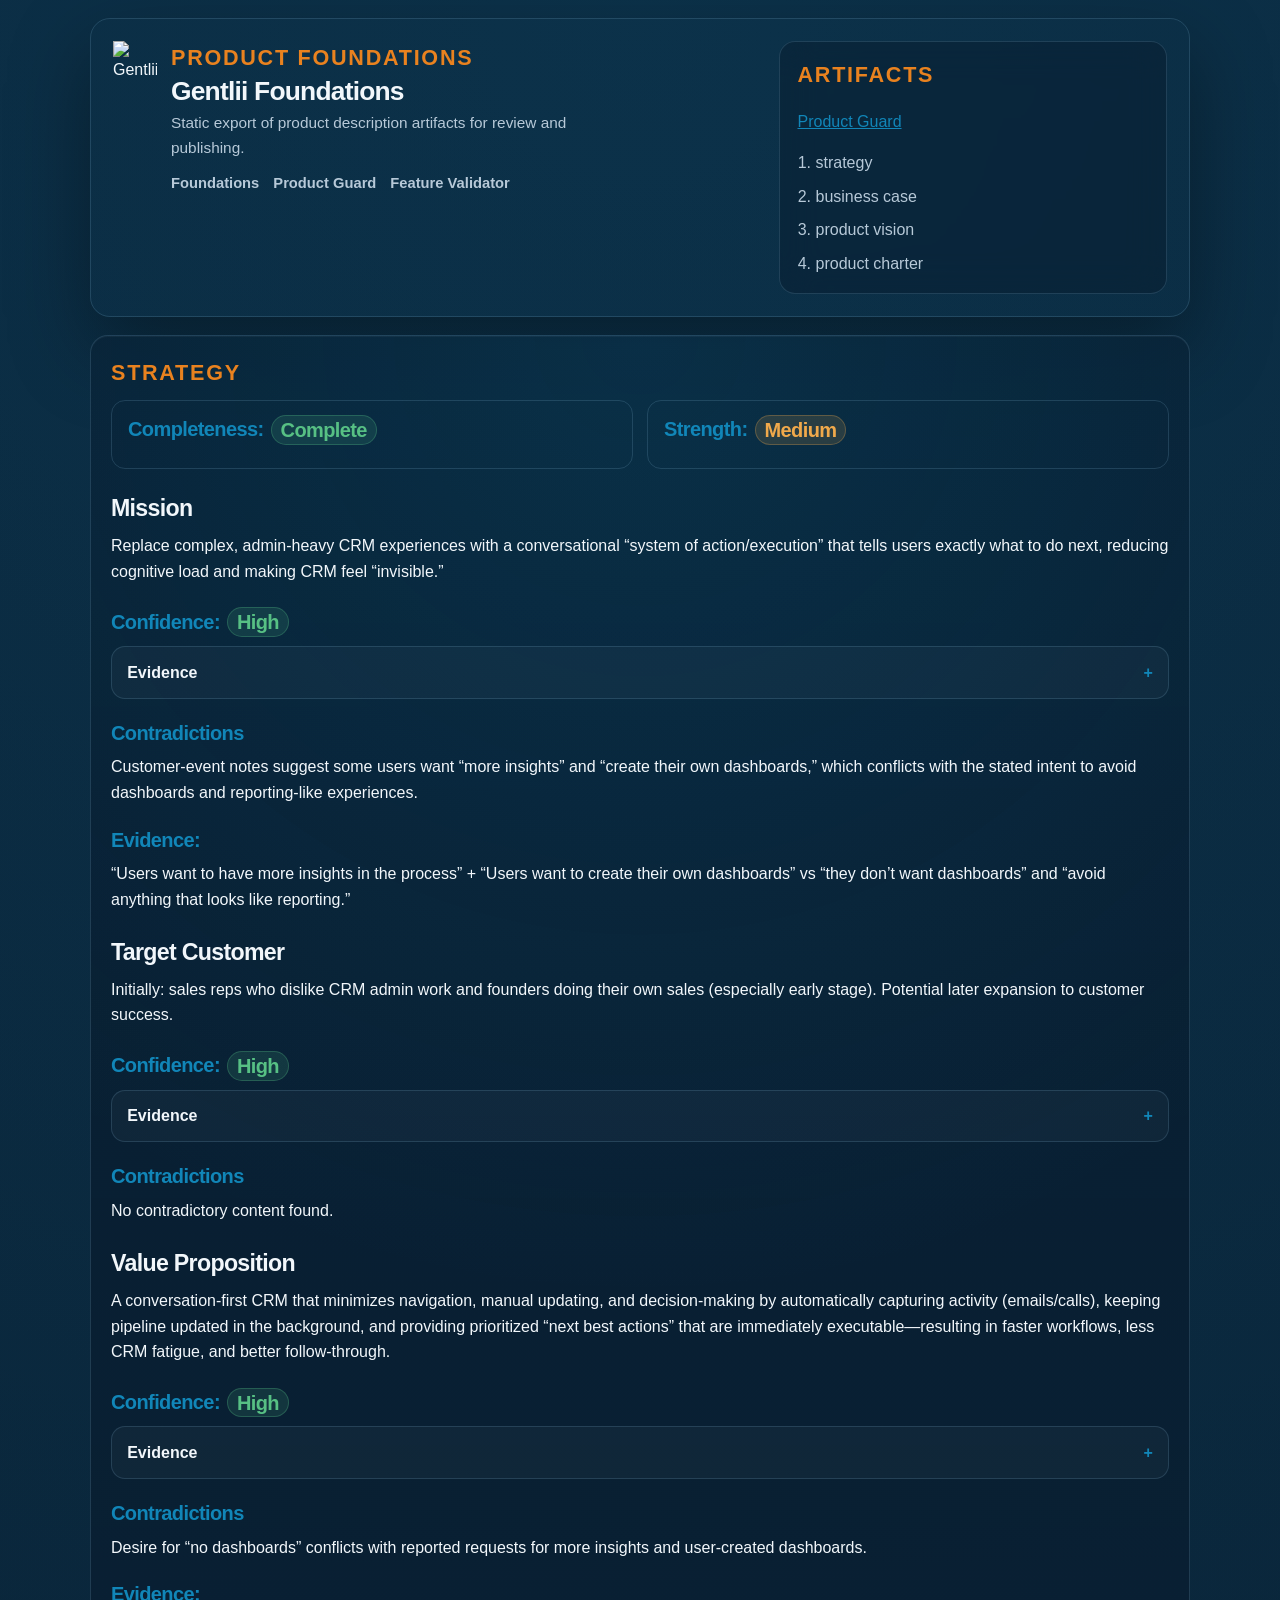
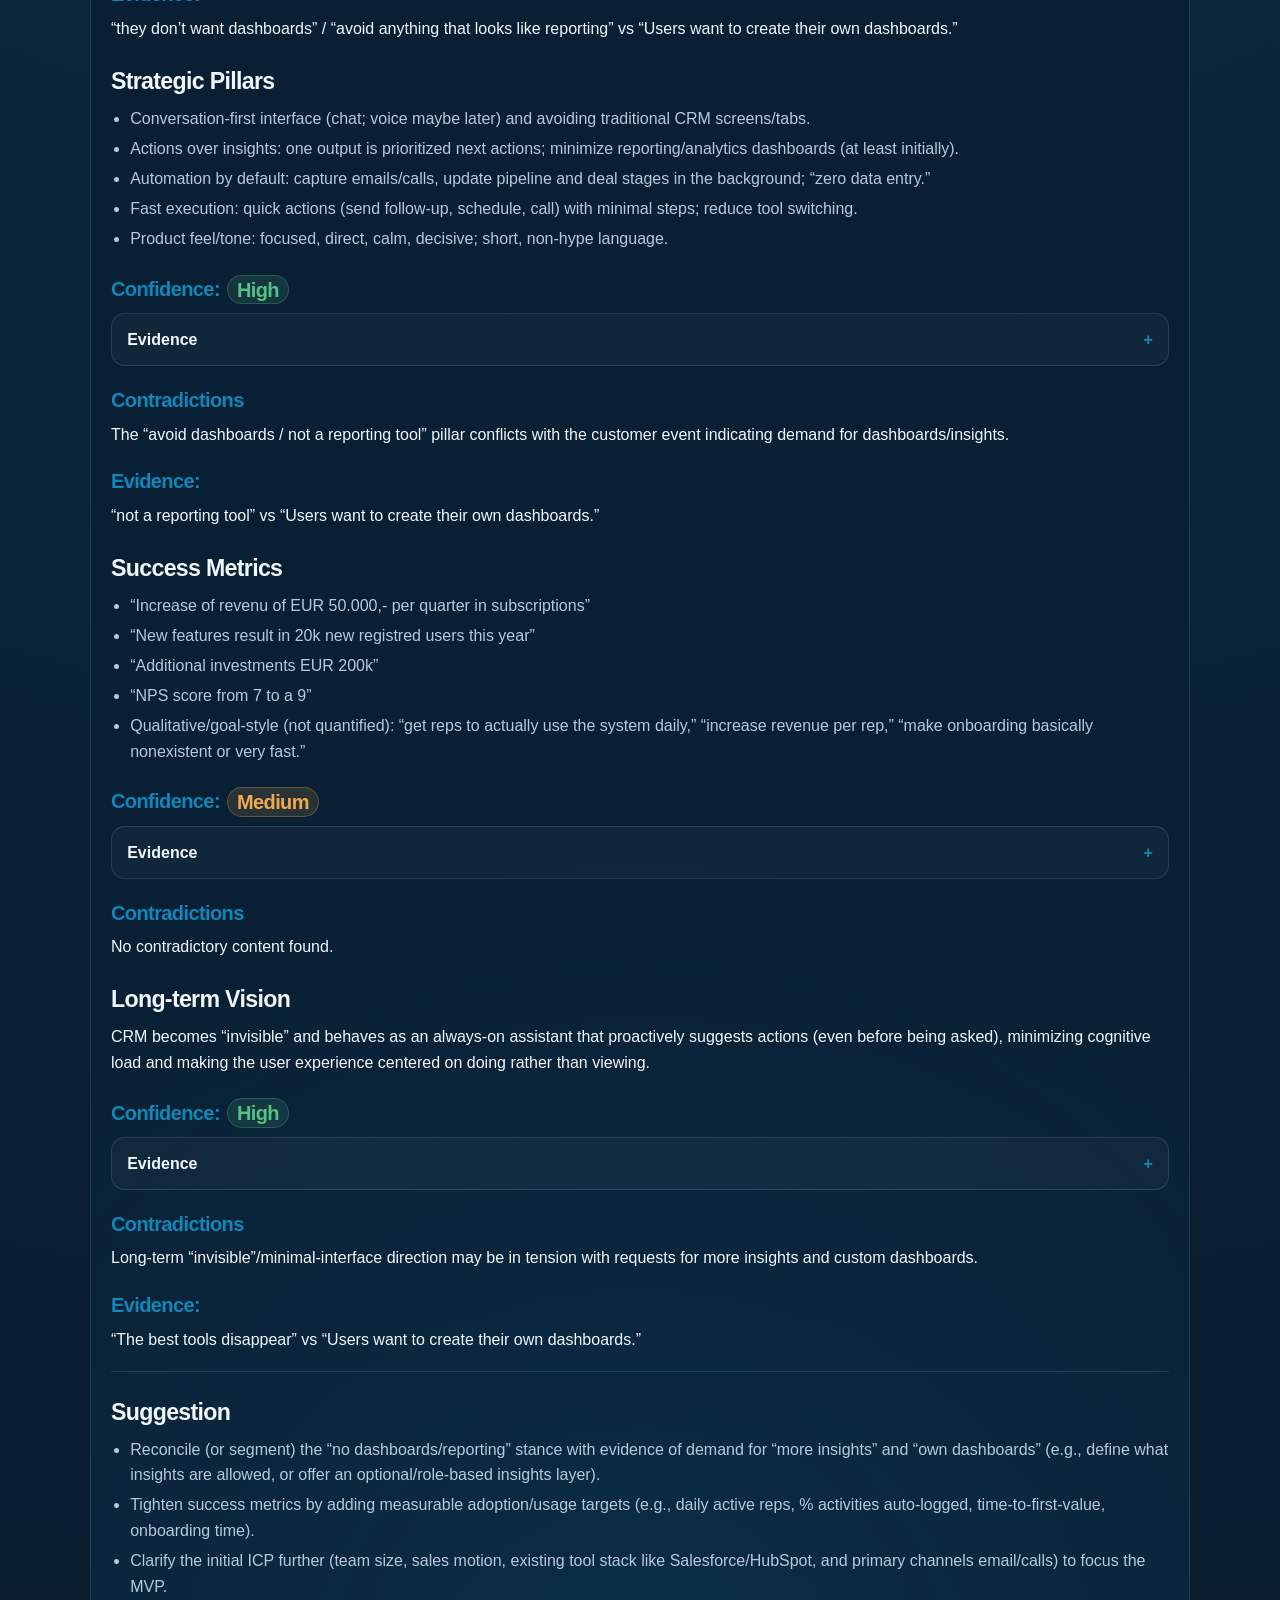
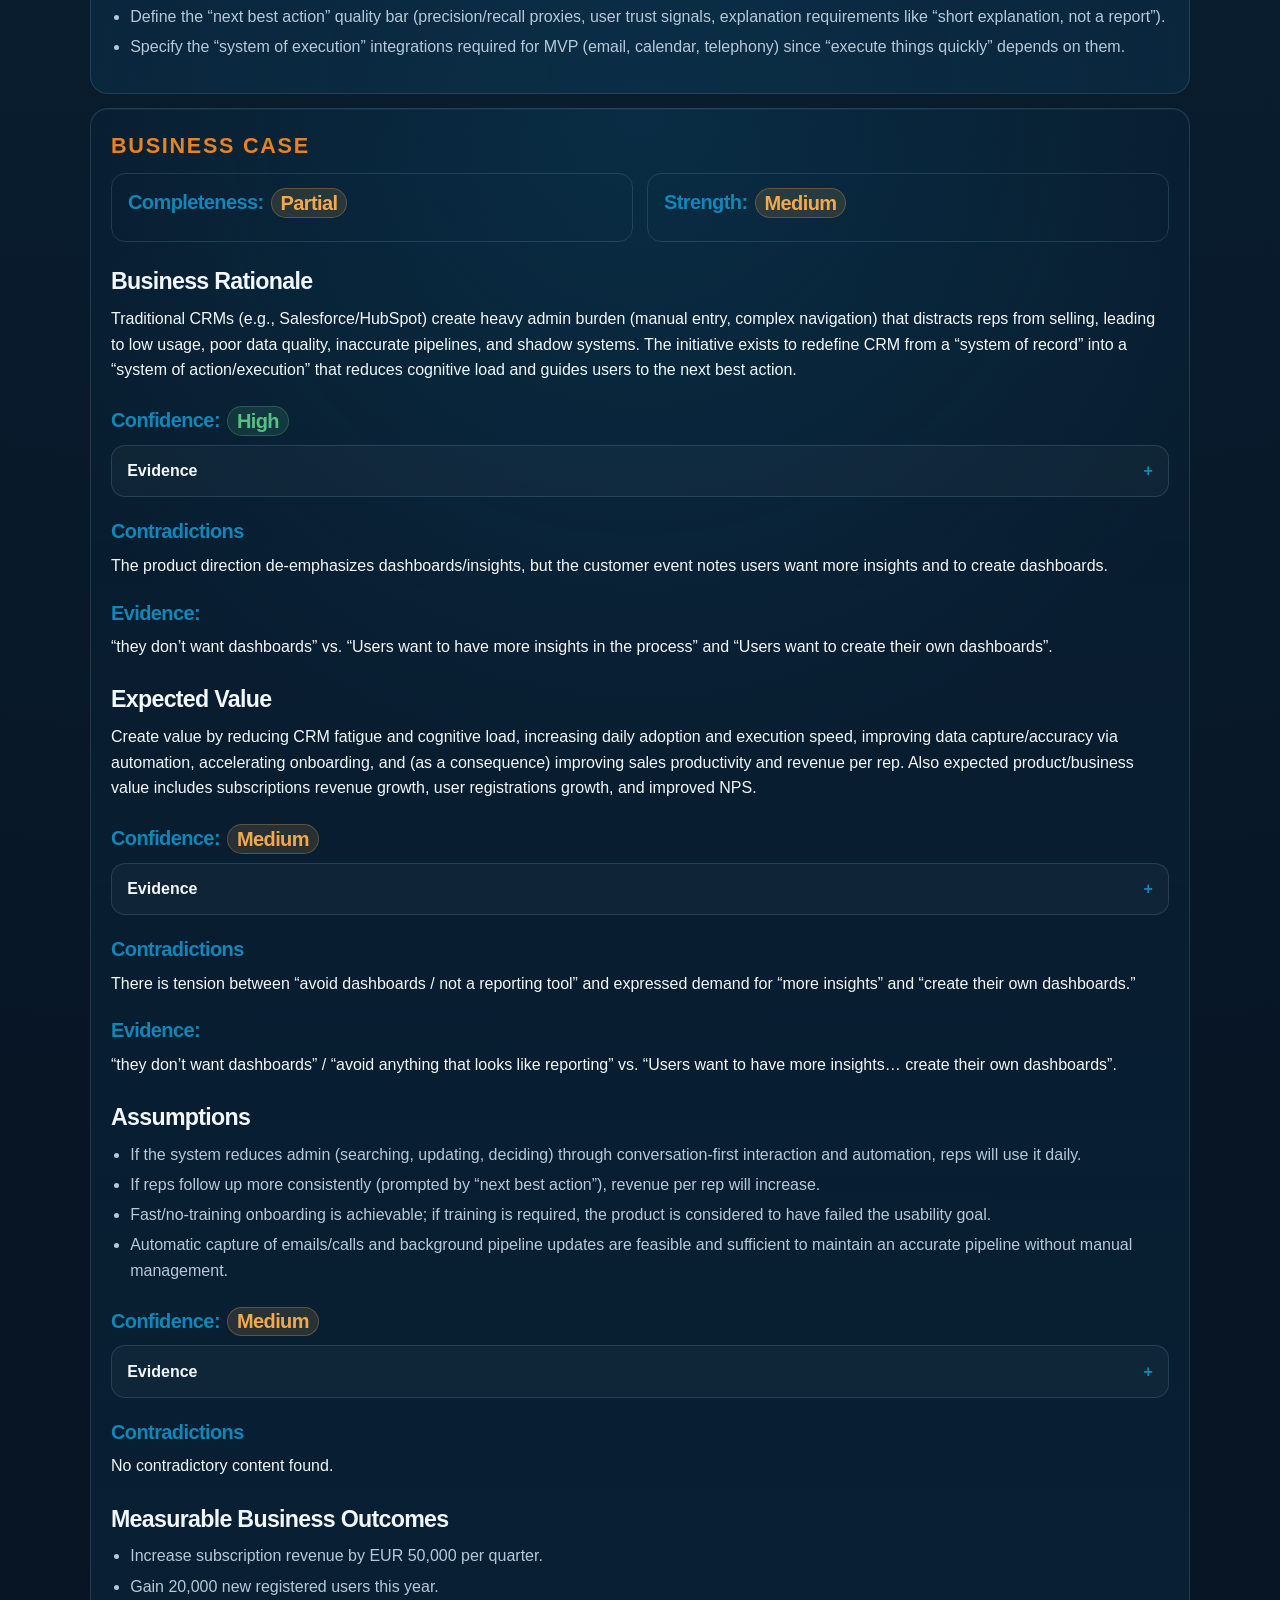
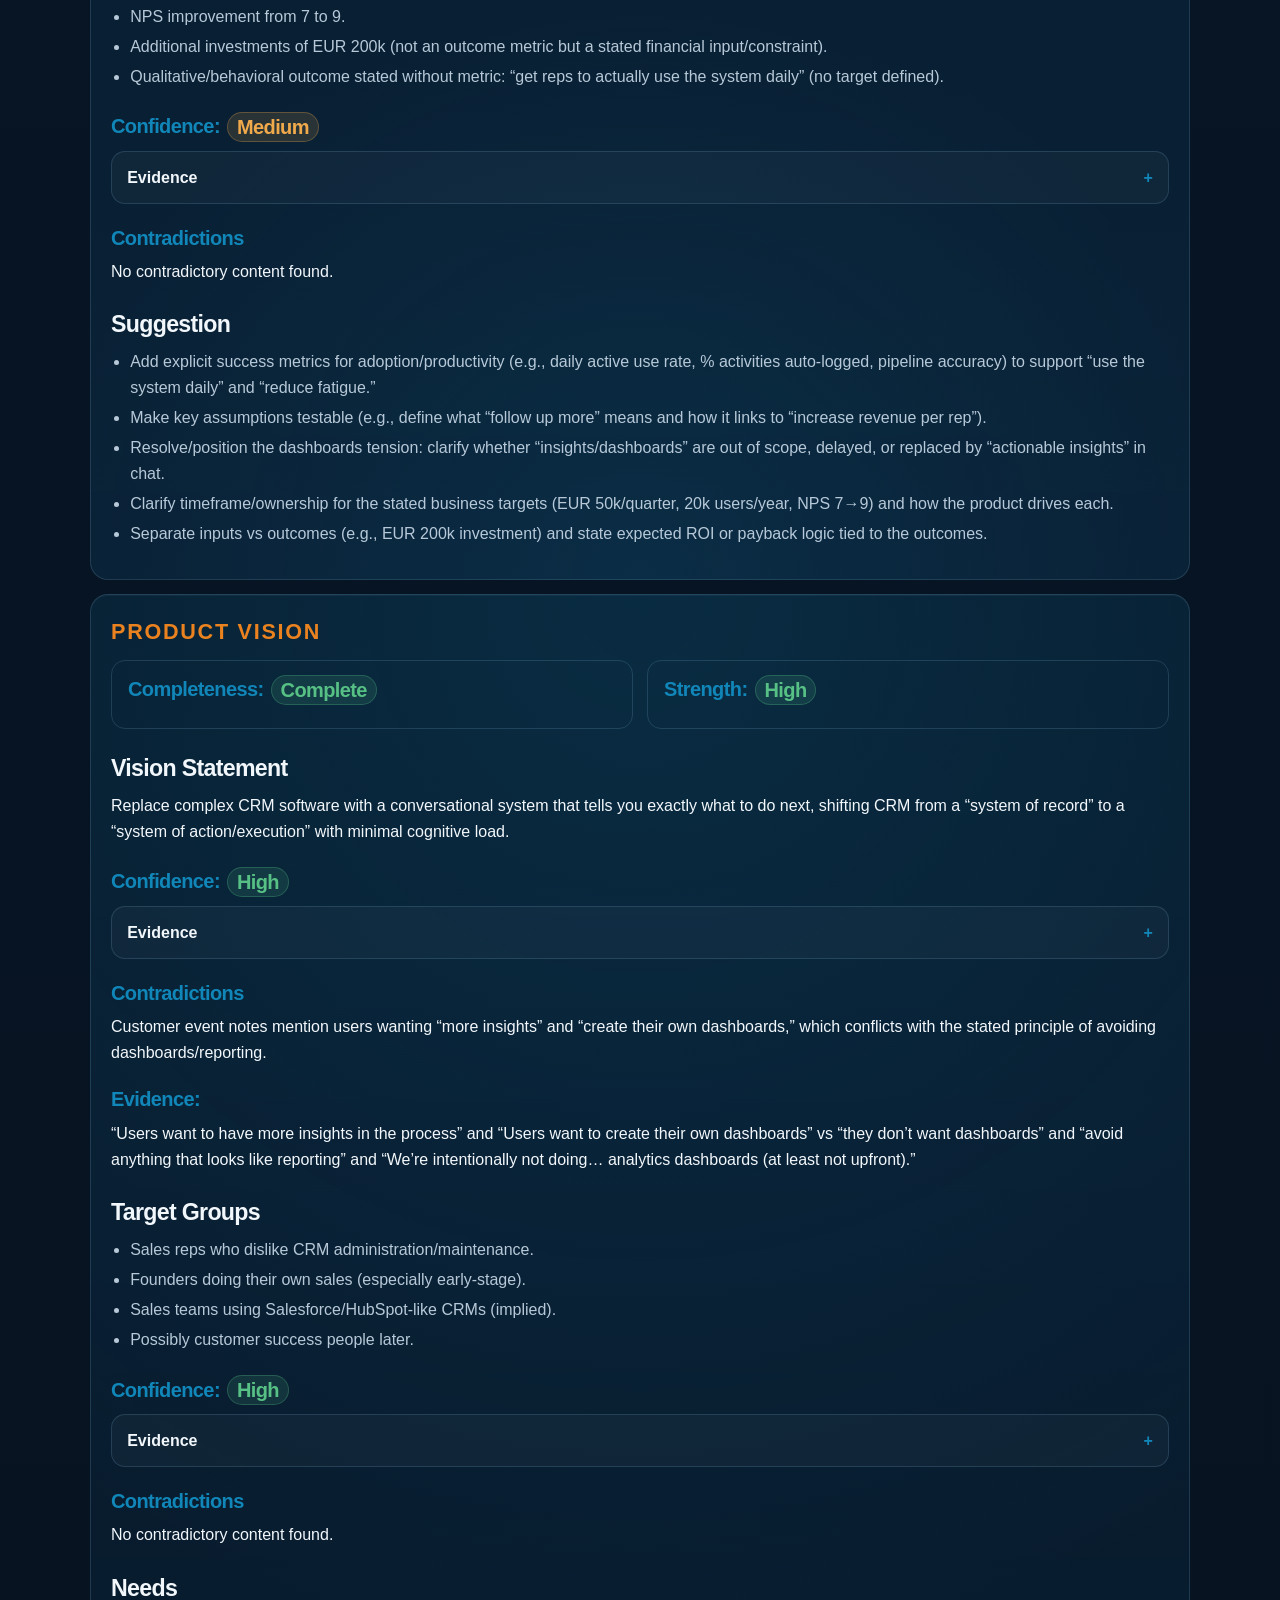
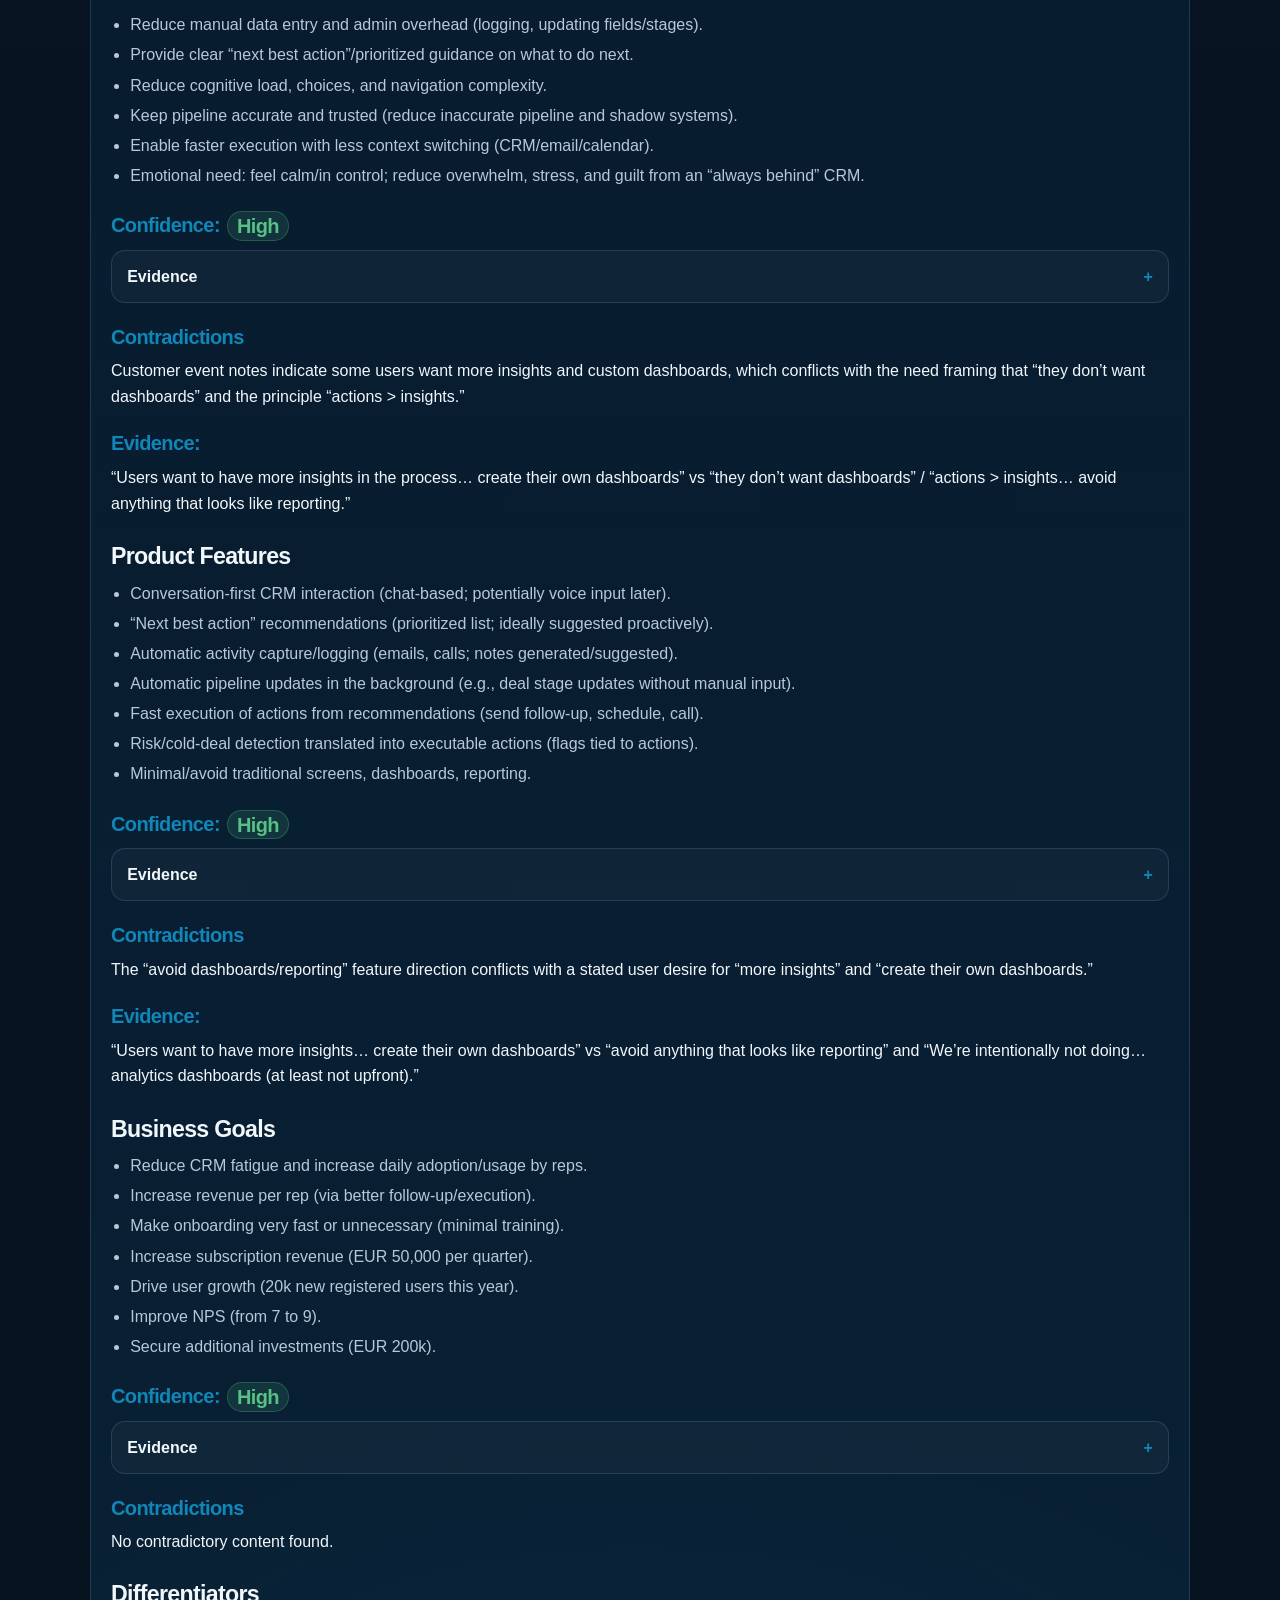
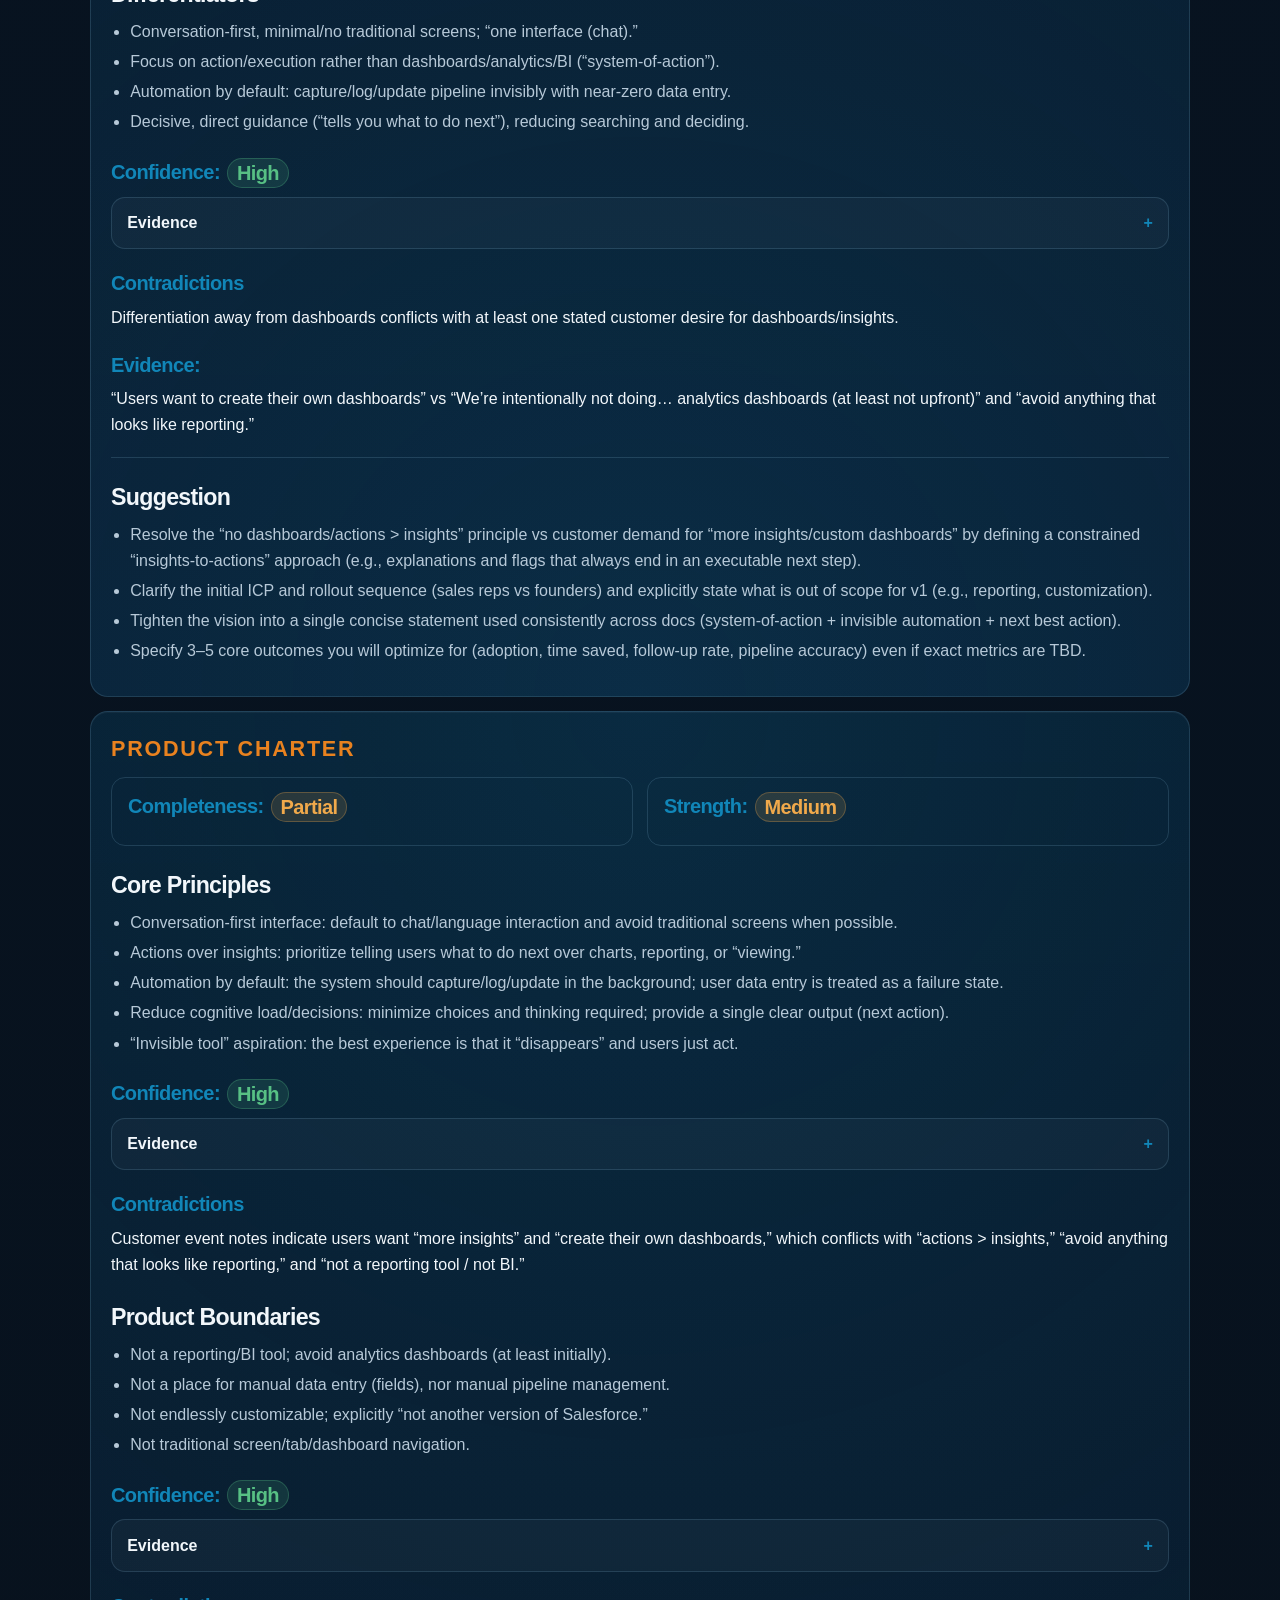
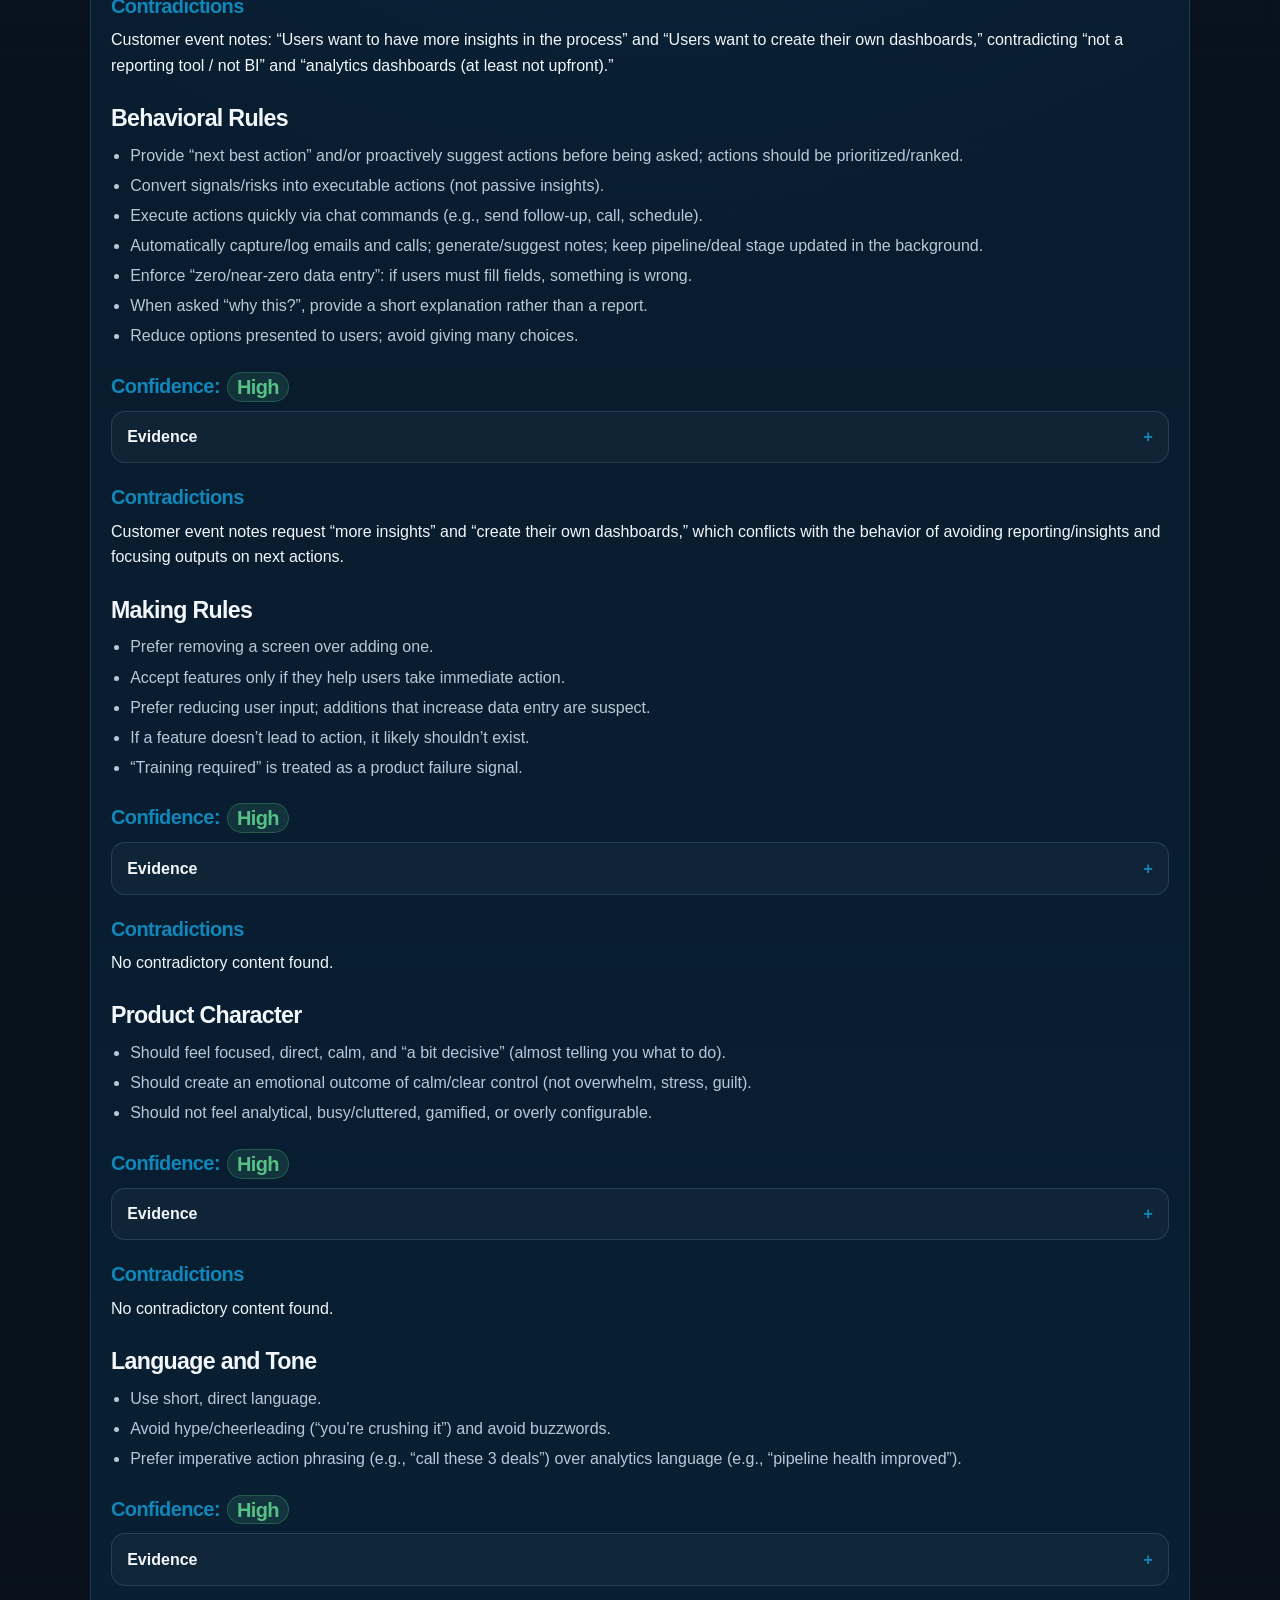
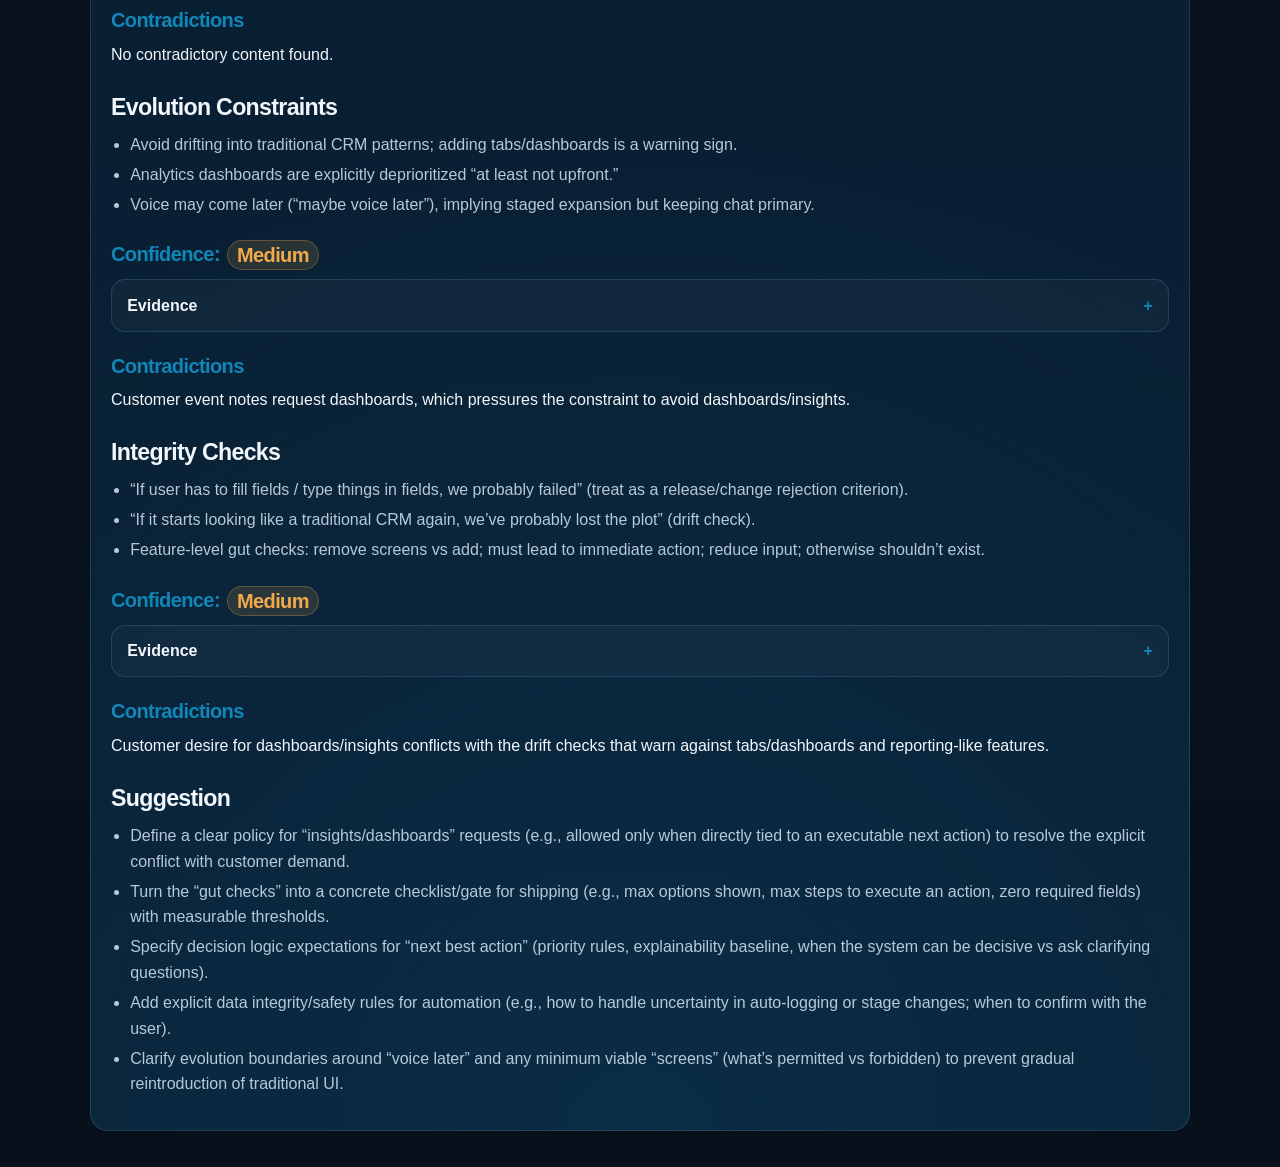
==== commit feef83bb: "Changed the feature validation to suggestive" ====
--- a/product-definitions/product-description/index.html
+++ b/product-definitions/product-description/index.html
@@ -38,201 +38,199 @@
       <section class="doc-card" id="strategy">
         <div class="panel-eyebrow">strategy</div>
         <div class="doc-content">
-          <div class="doc-dual-section-grid"><section class="doc-side-section"><h3>Completeness</h3><p class="metric-line"><span class="metric-value metric-pill metric-high">Complete</span></p></section><section class="doc-side-section"><h3>Strength</h3><p class="metric-line"><span class="metric-value metric-pill metric-high">High</span></p></section></div>
+          <div class="doc-dual-section-grid"><section class="doc-side-section"><h3 class="metric-heading">Completeness: <span class="metric-value metric-pill metric-high">Complete</span></h3></section><section class="doc-side-section"><h3 class="metric-heading">Strength: <span class="metric-value metric-pill metric-medium">Medium</span></h3></section></div>
           <h2>Mission</h2>
-          <p>Replace complex, admin-heavy CRMs with a conversation-first “system of action/execution” that reduces cognitive load and tells users what to do next.</p>
-          <h3>Confidence</h3>
-          <p class="metric-line"><span class="metric-value metric-pill metric-high">High</span></p>
-          <details class="evidence-accordion"><summary>Evidence</summary><div class="evidence-body"><p>“Replace complex CRM software with a conversational system that tells you exactly what to do next.” / “We want CRM as a system of execution.” / “We need to to reduce cognitive load, not just time”</p></div></details>
-          <h3>Contradictions</h3>
-          <p>No contradictory content found.</p>
+          <p>Replace complex, admin-heavy CRM experiences with a conversational “system of action/execution” that tells users exactly what to do next, reducing cognitive load and making CRM feel “invisible.”</p>
+          <h3 class="metric-heading">Confidence: <span class="metric-value metric-pill metric-high">High</span></h3>
+          <details class="evidence-accordion"><summary>Evidence</summary><div class="evidence-body"><p>“Replace complex CRM software with a conversational system that tells you exactly what to do next.” / “We want CRM as a system of execution.” / “Feels like CRM should become kind of invisible over time.”</p></div></details>
+          <h3>Contradictions</h3>
+          <p>Customer-event notes suggest some users want “more insights” and “create their own dashboards,” which conflicts with the stated intent to avoid dashboards and reporting-like experiences.</p>
+          <h3>Evidence:</h3>
+          <p>“Users want to have more insights in the process” + “Users want to create their own dashboards” vs “they don’t want dashboards” and “avoid anything that looks like reporting.”</p>
           <h2>Target Customer</h2>
-          <p>Initially sales reps who dislike CRM admin work and founders doing their own early-stage sales; possibly customer success people later. Also broadly framed as teams using Salesforce/HubSpot-type CRMs.</p>
-          <h3>Confidence</h3>
-          <p class="metric-line"><span class="metric-value metric-pill metric-high">High</span></p>
-          <details class="evidence-accordion"><summary>Evidence</summary><div class="evidence-body"><p>“sales reps who hate CRM admin” / “founders doing their own sales (especially early stage)” / “maybe customer success people later” / “Teams using systems like Salesforce or HubSpot often experience…”</p></div></details>
+          <p>Initially: sales reps who dislike CRM admin work and founders doing their own sales (especially early stage). Potential later expansion to customer success.</p>
+          <h3 class="metric-heading">Confidence: <span class="metric-value metric-pill metric-high">High</span></h3>
+          <details class="evidence-accordion"><summary>Evidence</summary><div class="evidence-body"><p>“sales reps who hate CRM admin” / “founders doing their own sales (especially early stage)” / “maybe customer success people later”</p></div></details>
           <h3>Contradictions</h3>
           <p>No contradictory content found.</p>
           <h2>Value Proposition</h2>
-          <p>A chat-first (possibly voice later) CRM that removes dashboards/screens and manual data entry, automatically captures activities and updates the pipeline, and delivers prioritized “next best actions” with fast execution—reducing stress/guilt and helping users focus on selling.</p>
-          <h3>Confidence</h3>
-          <p class="metric-line"><span class="metric-value metric-pill metric-high">High</span></p>
-          <details class="evidence-accordion"><summary>Evidence</summary><div class="evidence-body"><p>“It’s basically a CRM but conversation-first… Probably chat based, maybe voice later.” / “tell you your next best action” / “log stuff automatically (calls, emails etc.)” / “keep the pipeline updated without you touching it” / “everything logs automatically in background” / “CRM = stress + guilt… ideal state = calm, clear, just doing the next thing.”</p></div></details>
-          <h3>Contradictions</h3>
-          <p>No contradictory content found.</p>
+          <p>A conversation-first CRM that minimizes navigation, manual updating, and decision-making by automatically capturing activity (emails/calls), keeping pipeline updated in the background, and providing prioritized “next best actions” that are immediately executable—resulting in faster workflows, less CRM fatigue, and better follow-through.</p>
+          <h3 class="metric-heading">Confidence: <span class="metric-value metric-pill metric-high">High</span></h3>
+          <details class="evidence-accordion"><summary>Evidence</summary><div class="evidence-body"><p>“tells you what to do next.” / “automatic logging of emails / calls” / “pipeline updates happening in the background” / “reduce cognitive load” / “remove searching… remove updating… remove deciding… and replace it with… clear next action… immediate execution… no admin overhead”</p></div></details>
+          <h3>Contradictions</h3>
+          <p>Desire for “no dashboards” conflicts with reported requests for more insights and user-created dashboards.</p>
+          <h3>Evidence:</h3>
+          <p>“they don’t want dashboards” / “avoid anything that looks like reporting” vs “Users want to create their own dashboards.”</p>
           <h2>Strategic Pillars</h2>
-          <ul><li>Conversation-first interface (chat/language; avoid screens/tabs/dashboards).</li><li>Actions over insights (system-of-record → system-of-action/execution; deliver next step, not reporting).</li><li>Automation by default (capture emails/calls, background updates; “zero data entry”).</li><li>Reduce cognitive load by reducing choices and navigation (prioritized actions; minimal thinking).</li><li>Fast execution loop (quick actions; “send/call/schedule” directly from chat).</li></ul>
-          <h3>Confidence</h3>
-          <p class="metric-line"><span class="metric-value metric-pill metric-high">High</span></p>
-          <details class="evidence-accordion"><summary>Evidence</summary><div class="evidence-body"><p>“conversation first, always… no screens if we can avoid it” / “actions &gt; insights” / “automation by default” / “Shift from system-of-record → system-of-action” / “One interface (chat) One output (next action) Minimal thinking required” / “quick actions… one click or one command” / “reduce choices, don’t give users 10 options”</p></div></details>
-          <h3>Contradictions</h3>
-          <p>No contradictory content found.</p>
+          <ul><li>Conversation-first interface (chat; voice maybe later) and avoiding traditional CRM screens/tabs.</li><li>Actions over insights: one output is prioritized next actions; minimize reporting/analytics dashboards (at least initially).</li><li>Automation by default: capture emails/calls, update pipeline and deal stages in the background; “zero data entry.”</li><li>Fast execution: quick actions (send follow-up, schedule, call) with minimal steps; reduce tool switching.</li><li>Product feel/tone: focused, direct, calm, decisive; short, non-hype language.</li></ul>
+          <h3 class="metric-heading">Confidence: <span class="metric-value metric-pill metric-high">High</span></h3>
+          <details class="evidence-accordion"><summary>Evidence</summary><div class="evidence-body"><p>“conversation-first… no real ‘screens’” / “actions &gt; insights” / “automation by default” / “Everything is more like: → action → next step → done” / “everything logs automatically in background… pipeline updates itself” / “product should feel like… focused… direct… calm… decisive”</p></div></details>
+          <h3>Contradictions</h3>
+          <p>The “avoid dashboards / not a reporting tool” pillar conflicts with the customer event indicating demand for dashboards/insights.</p>
+          <h3>Evidence:</h3>
+          <p>“not a reporting tool” vs “Users want to create their own dashboards.”</p>
           <h2>Success Metrics</h2>
-          <ul><li>“Increase of revenu of EUR 50.000,- per quarter in subscriptions”</li><li>“New features result in 20k new registred users this year”</li><li>“Additional investments EUR 200k”</li><li>“NPS score from 7 to a 9”</li><li>Implied product/business outcomes (not quantified): daily usage, increased revenue per rep, fast/nonexistent onboarding</li></ul>
-          <h3>Confidence</h3>
-          <p class="metric-line"><span class="metric-value metric-pill metric-medium">Medium</span></p>
-          <details class="evidence-accordion"><summary>Evidence</summary><div class="evidence-body"><p>“Increase of revenu of EUR 50.000,- per quarter in subscriptions” / “20k new registred users this year” / “Additional investments EUR 200k” / “NPS score from 7 to a 9” / “get reps to actually use the system daily” / “increase revenue per rep” / “make onboarding basically nonexistent or very fast”</p></div></details>
+          <ul><li>“Increase of revenu of EUR 50.000,- per quarter in subscriptions”</li><li>“New features result in 20k new registred users this year”</li><li>“Additional investments EUR 200k”</li><li>“NPS score from 7 to a 9”</li><li>Qualitative/goal-style (not quantified): “get reps to actually use the system daily,” “increase revenue per rep,” “make onboarding basically nonexistent or very fast.”</li></ul>
+          <h3 class="metric-heading">Confidence: <span class="metric-value metric-pill metric-medium">Medium</span></h3>
+          <details class="evidence-accordion"><summary>Evidence</summary><div class="evidence-body"><p>“Increase of revenu of EUR 50.000,- per quarter in subscriptions” / “20k new registred users this year” / “Additional investments EUR 200k” / “NPS score from 7 to a 9” / “get reps to actually use the system daily” / “make onboarding basically nonexistent or very fast”</p></div></details>
           <h3>Contradictions</h3>
           <p>No contradictory content found.</p>
           <h2>Long-term Vision</h2>
-          <p>CRM becomes “invisible” and disappears into the workflow: the system proactively suggests prioritized actions, users simply execute, and background automation keeps everything updated with minimal cognitive effort.</p>
-          <h3>Confidence</h3>
-          <p class="metric-line"><span class="metric-value metric-pill metric-high">High</span></p>
-          <details class="evidence-accordion"><summary>Evidence</summary><div class="evidence-body"><p>“Feels like CRM should become kind of invisible over time… you don’t really think about it. You just act.” / “system suggests actions before you ask (ideally)” / “everything updates in background, invisible” / “The best tools disappear—they don’t feel like tools.”</p></div></details>
-          <h3>Contradictions</h3>
-          <p>No contradictory content found.</p>
-          <h2>Suggestion</h2>
-          <ul><li>Define a single primary ICP for v1 (e.g., SMB outbound reps vs founders) and explicitly state initial segment constraints (team size, sales motion, channels).</li><li>Clarify the “system tells you what to do” mechanism (rules-based vs AI-driven) and what data sources are required (email, calendar, dialer, Slack).</li><li>Turn implied goals into measurable targets (daily active use rate, time saved, follow-up rate lift, onboarding time).</li><li>Reconcile/clarify business metrics context (time horizon, baseline, and ownership for “EUR 50k/quarter”, “20k users”, “EUR 200k investments”).</li><li>Specify v1 non-goals and boundaries more crisply (e.g., “no dashboards for first 6 months” and what minimal reporting, if any, is allowed).</li></ul>
+          <p>CRM becomes “invisible” and behaves as an always-on assistant that proactively suggests actions (even before being asked), minimizing cognitive load and making the user experience centered on doing rather than viewing.</p>
+          <h3 class="metric-heading">Confidence: <span class="metric-value metric-pill metric-high">High</span></h3>
+          <details class="evidence-accordion"><summary>Evidence</summary><div class="evidence-body"><p>“Feels like CRM should become kind of invisible over time.” / “system suggests actions before you ask (ideally)” / “The best tools disappear—they don’t feel like tools.”</p></div></details>
+          <h3>Contradictions</h3>
+          <p>Long-term “invisible”/minimal-interface direction may be in tension with requests for more insights and custom dashboards.</p>
+          <h3>Evidence:</h3>
+          <p>“The best tools disappear” vs “Users want to create their own dashboards.”</p>
+          <hr />
+          <h2>Suggestion</h2>
+          <ul><li>Reconcile (or segment) the “no dashboards/reporting” stance with evidence of demand for “more insights” and “own dashboards” (e.g., define what insights are allowed, or offer an optional/role-based insights layer).</li><li>Tighten success metrics by adding measurable adoption/usage targets (e.g., daily active reps, % activities auto-logged, time-to-first-value, onboarding time).</li><li>Clarify the initial ICP further (team size, sales motion, existing tool stack like Salesforce/HubSpot, and primary channels email/calls) to focus the MVP.</li><li>Define the “next best action” quality bar (precision/recall proxies, user trust signals, explanation requirements like “short explanation, not a report”).</li><li>Specify the “system of execution” integrations required for MVP (email, calendar, telephony) since “execute things quickly” depends on them.</li></ul>
         </div>
       </section>
       <section class="doc-card" id="business-case">
         <div class="panel-eyebrow">business case</div>
         <div class="doc-content">
-          <div class="doc-dual-section-grid"><section class="doc-side-section"><h3>Completeness</h3><p class="metric-line"><span class="metric-value metric-pill metric-medium">Partial</span></p></section><section class="doc-side-section"><h3>Strength</h3><p class="metric-line"><span class="metric-value metric-pill metric-medium">Medium</span></p></section></div>
+          <div class="doc-dual-section-grid"><section class="doc-side-section"><h3 class="metric-heading">Completeness: <span class="metric-value metric-pill metric-medium">Partial</span></h3></section><section class="doc-side-section"><h3 class="metric-heading">Strength: <span class="metric-value metric-pill metric-medium">Medium</span></h3></section></div>
           <h2>Business Rationale</h2>
-          <p>Current CRM tools (e.g., Salesforce/HubSpot) create heavy admin burden (manual data entry, complex navigation) that pulls time away from selling, leads to low adoption, inaccurate pipelines, and shadow tracking systems. The initiative exists to redefine CRM from a “system of record” into a “system of action/execution” that reduces cognitive load and tells users the next best action.</p>
-          <h3>Confidence</h3>
-          <p class="metric-line"><span class="metric-value metric-pill metric-high">High</span></p>
-          <details class="evidence-accordion"><summary>Evidence</summary><div class="evidence-body"><p>“CRM as it exists today … is kind of broken… It’s too much clicking around… feels like admin work instead of helping you sell.” / “Heavy manual data entry… Time spent updating instead of selling… Complex navigation” / “Reps avoid logging activities… Pipeline is inaccurate… Shadow systems… emerge” / “Shift from system-of-record … to … system-of-action… We want CRM as a system of execution.”</p></div></details>
-          <h3>Contradictions</h3>
-          <p>No contradictory content found.</p>
+          <p>Traditional CRMs (e.g., Salesforce/HubSpot) create heavy admin burden (manual entry, complex navigation) that distracts reps from selling, leading to low usage, poor data quality, inaccurate pipelines, and shadow systems. The initiative exists to redefine CRM from a “system of record” into a “system of action/execution” that reduces cognitive load and guides users to the next best action.</p>
+          <h3 class="metric-heading">Confidence: <span class="metric-value metric-pill metric-high">High</span></h3>
+          <details class="evidence-accordion"><summary>Evidence</summary><div class="evidence-body"><p>“CRM as it exists today (like Salesforce etc.) is kind of broken… It’s too much clicking around… feels like admin work instead of helping you sell.” / “Heavy manual data entry… Time spent updating instead of selling… Complex navigation” / “Reps avoid logging activities… Managers don’t trust CRM data… Pipeline is inaccurate… Shadow systems… emerge” / “We want CRM as a system of execution.”</p></div></details>
+          <h3>Contradictions</h3>
+          <p>The product direction de-emphasizes dashboards/insights, but the customer event notes users want more insights and to create dashboards.</p>
+          <h3>Evidence:</h3>
+          <p>“they don’t want dashboards” vs. “Users want to have more insights in the process” and “Users want to create their own dashboards”.</p>
           <h2>Expected Value</h2>
-          <p>A conversational, action-oriented CRM that reduces CRM fatigue and cognitive load, increases daily usage/adoption, improves pipeline accuracy and follow-through, and enables faster onboarding by minimizing training and manual work. Value is created through automation (auto-capture/logging, background pipeline updates) and prioritization (clear “next action”) that increases sales execution speed.</p>
-          <h3>Confidence</h3>
-          <p class="metric-line"><span class="metric-value metric-pill metric-high">High</span></p>
-          <details class="evidence-accordion"><summary>Evidence</summary><div class="evidence-body"><p>“reduce the general fatigue people have with CRM” / “get reps to actually use the system daily” / “increase revenue per rep (if they follow up more, this should happen)” / “make onboarding basically nonexistent or very fast” / “reduce cognitive load, not just time” / “Everything logs automatically in background… pipeline updates itself… basically zero data entry.”</p></div></details>
-          <h3>Contradictions</h3>
-          <p>No contradictory content found.</p>
+          <p>Create value by reducing CRM fatigue and cognitive load, increasing daily adoption and execution speed, improving data capture/accuracy via automation, accelerating onboarding, and (as a consequence) improving sales productivity and revenue per rep. Also expected product/business value includes subscriptions revenue growth, user registrations growth, and improved NPS.</p>
+          <h3 class="metric-heading">Confidence: <span class="metric-value metric-pill metric-medium">Medium</span></h3>
+          <details class="evidence-accordion"><summary>Evidence</summary><div class="evidence-body"><p>“reduce the general fatigue people have with CRM” / “get reps to actually use the system daily” / “increase revenue per rep (if they follow up more, this should happen)” / “make onboarding basically nonexistent or very fast” / “Everything logs automatically… pipeline updates itself… basically zero data entry” / “Increase of revenu of EUR 50.000,- per quarter in subscriptions… 20k new registred users this year… NPS score from 7 to a 9”.</p></div></details>
+          <h3>Contradictions</h3>
+          <p>There is tension between “avoid dashboards / not a reporting tool” and expressed demand for “more insights” and “create their own dashboards.”</p>
+          <h3>Evidence:</h3>
+          <p>“they don’t want dashboards” / “avoid anything that looks like reporting” vs. “Users want to have more insights… create their own dashboards”.</p>
           <h2>Assumptions</h2>
-          <p>Value depends on (a) reps/founders preferring a chat-first interface over dashboards/screens, (b) automation being accurate enough to capture emails/calls and keep pipeline updated “in the background,” (c) providing prioritized “next actions” will increase follow-up behavior, and (d) reduced friction will translate into daily usage and improved outcomes. There is also an implied assumption that avoiding analytics/reporting early will not block managers’ needs.</p>
-          <h3>Confidence</h3>
-          <p class="metric-line"><span class="metric-value metric-pill metric-medium">Medium</span></p>
-          <details class="evidence-accordion"><summary>Evidence</summary><div class="evidence-body"><p>“increase revenue per rep (if they follow up more, this should happen)” / “automatic logging of emails / calls (this is table stakes imo)” / “pipeline updates happening in the background” / “if user has to fill fields → something went wrong” / “analytics dashboards (at least not upfront).”</p></div></details>
+          <ul><li>If the system reduces admin (searching, updating, deciding) through conversation-first interaction and automation, reps will use it daily.</li><li>If reps follow up more consistently (prompted by “next best action”), revenue per rep will increase.</li><li>Fast/no-training onboarding is achievable; if training is required, the product is considered to have failed the usability goal.</li><li>Automatic capture of emails/calls and background pipeline updates are feasible and sufficient to maintain an accurate pipeline without manual management.</li></ul>
+          <h3 class="metric-heading">Confidence: <span class="metric-value metric-pill metric-medium">Medium</span></h3>
+          <details class="evidence-accordion"><summary>Evidence</summary><div class="evidence-body"><p>“increase revenue per rep (if they follow up more, this should happen)” / “get reps to actually use the system daily” (paired with “reduce… fatigue”) / “make onboarding basically nonexistent… If someone needs training, we probably failed.” / “automatic logging of emails / calls… pipeline updates happening in the background… basically zero data entry”.</p></div></details>
           <h3>Contradictions</h3>
           <p>No contradictory content found.</p>
           <h2>Measurable Business Outcomes</h2>
-          <p>Targets are stated for subscription revenue uplift, user registrations, investment amount, and NPS improvement.</p>
-          <h3>Confidence</h3>
-          <p class="metric-line"><span class="metric-value metric-pill metric-high">High</span></p>
-          <details class="evidence-accordion"><summary>Evidence</summary><div class="evidence-body"><p>“Increase of revenu of EUR 50.000,- per quarter in subscriptions” / “New features result in 20k new registred users this year” / “Additional investments EUR 200k” / “NPS score from 7 to a 9.”</p></div></details>
-          <h3>Contradictions</h3>
-          <p>No contradictory content found.</p>
-          <h2>Suggestion</h2>
-          <ul><li>Define baseline/current-state metrics and measurement method for each target (e.g., current quarterly subscription revenue, current registered users, current NPS sampling method).</li><li>Make assumptions explicit and testable (e.g., % of activities that can be auto-captured correctly; what accuracy is required for “background” pipeline updates).</li><li>Clarify the causal chain from “next action” → increased follow-up → revenue (e.g., expected increase in follow-up rate, cycle time reduction).</li><li>Add adoption/usage outcomes aligned to the rationale (e.g., daily active usage rate, % reps logging activity, reduction in shadow systems).</li><li>Specify the primary buyer/user segment for the initial release and tie the outcomes to that segment (sales reps vs founders vs CS).</li></ul>
+          <ul><li>Increase subscription revenue by EUR 50,000 per quarter.</li><li>Gain 20,000 new registered users this year.</li><li>NPS improvement from 7 to 9.</li><li>Additional investments of EUR 200k (not an outcome metric but a stated financial input/constraint).</li><li>Qualitative/behavioral outcome stated without metric: “get reps to actually use the system daily” (no target defined).</li></ul>
+          <h3 class="metric-heading">Confidence: <span class="metric-value metric-pill metric-medium">Medium</span></h3>
+          <details class="evidence-accordion"><summary>Evidence</summary><div class="evidence-body"><p>“Increase of revenu of EUR 50.000,- per quarter in subscriptions” / “20k new registred users this year” / “NPS score from 7 to a 9” / “Additional investments EUR 200k” / “get reps to actually use the system daily”.</p></div></details>
+          <h3>Contradictions</h3>
+          <p>No contradictory content found.</p>
+          <h2>Suggestion</h2>
+          <ul><li>Add explicit success metrics for adoption/productivity (e.g., daily active use rate, % activities auto-logged, pipeline accuracy) to support “use the system daily” and “reduce fatigue.”</li><li>Make key assumptions testable (e.g., define what “follow up more” means and how it links to “increase revenue per rep”).</li><li>Resolve/position the dashboards tension: clarify whether “insights/dashboards” are out of scope, delayed, or replaced by “actionable insights” in chat.</li><li>Clarify timeframe/ownership for the stated business targets (EUR 50k/quarter, 20k users/year, NPS 7→9) and how the product drives each.</li><li>Separate inputs vs outcomes (e.g., EUR 200k investment) and state expected ROI or payback logic tied to the outcomes.</li></ul>
         </div>
       </section>
       <section class="doc-card" id="product-vision">
         <div class="panel-eyebrow">product vision</div>
         <div class="doc-content">
-          <div class="doc-dual-section-grid"><section class="doc-side-section"><h3>Completeness</h3><p class="metric-line"><span class="metric-value metric-pill metric-high">Complete</span></p></section><section class="doc-side-section"><h3>Strength</h3><p class="metric-line"><span class="metric-value metric-pill metric-high">High</span></p></section></div>
+          <div class="doc-dual-section-grid"><section class="doc-side-section"><h3 class="metric-heading">Completeness: <span class="metric-value metric-pill metric-high">Complete</span></h3></section><section class="doc-side-section"><h3 class="metric-heading">Strength: <span class="metric-value metric-pill metric-high">High</span></h3></section></div>
           <h2>Vision Statement</h2>
-          <p>Replace complex CRM software with a conversational system that tells you exactly what to do next; a “system-of-action/system of execution” that becomes effectively invisible by minimizing navigation, decisions, and admin work.</p>
-          <h3>Confidence</h3>
-          <p class="metric-line"><span class="metric-value metric-pill metric-high">High</span></p>
-          <details class="evidence-accordion"><summary>Evidence</summary><div class="evidence-body"><p>“Replace complex CRM software with a conversational system that tells you exactly what to do next.” / “Shift from system-of-record … We want CRM as a system of execution.” / “Feels like CRM should become kind of invisible over time.”</p></div></details>
-          <h3>Contradictions</h3>
-          <p>No contradictory content found.</p>
+          <p>Replace complex CRM software with a conversational system that tells you exactly what to do next, shifting CRM from a “system of record” to a “system of action/execution” with minimal cognitive load.</p>
+          <h3 class="metric-heading">Confidence: <span class="metric-value metric-pill metric-high">High</span></h3>
+          <details class="evidence-accordion"><summary>Evidence</summary><div class="evidence-body"><p>“Replace complex CRM software with a conversational system that tells you exactly what to do next.” / “Shift from system-of-record → system-of-action… We want CRM as a system of execution.” / “The best tools disappear—they don’t feel like tools.”</p></div></details>
+          <h3>Contradictions</h3>
+          <p>Customer event notes mention users wanting “more insights” and “create their own dashboards,” which conflicts with the stated principle of avoiding dashboards/reporting.</p>
+          <h3>Evidence:</h3>
+          <p>“Users want to have more insights in the process” and “Users want to create their own dashboards” vs “they don’t want dashboards” and “avoid anything that looks like reporting” and “We’re intentionally not doing… analytics dashboards (at least not upfront).”</p>
           <h2>Target Groups</h2>
-          <ul><li>Sales reps who dislike CRM admin work (esp. those using Salesforce/HubSpot-like CRMs)</li><li>Founders doing their own sales (especially early stage)</li><li>Possibly customer success people later</li><li>Sales teams (implied by quotes and pain points around reps/managers)</li></ul>
-          <h3>Confidence</h3>
-          <p class="metric-line"><span class="metric-value metric-pill metric-high">High</span></p>
-          <details class="evidence-accordion"><summary>Evidence</summary><div class="evidence-body"><p>“sales reps who hate CRM admin” / “founders doing their own sales (especially early stage)” / “maybe customer success people later” / “Teams using systems like Salesforce or HubSpot often experience…”</p></div></details>
+          <ul><li>Sales reps who dislike CRM administration/maintenance.</li><li>Founders doing their own sales (especially early-stage).</li><li>Sales teams using Salesforce/HubSpot-like CRMs (implied).</li><li>Possibly customer success people later.</li></ul>
+          <h3 class="metric-heading">Confidence: <span class="metric-value metric-pill metric-high">High</span></h3>
+          <details class="evidence-accordion"><summary>Evidence</summary><div class="evidence-body"><p>“sales reps who hate CRM admin” / “founders doing their own sales (especially early stage)” / “maybe customer success people later” / “Teams using systems like Salesforce or HubSpot…”</p></div></details>
           <h3>Contradictions</h3>
           <p>No contradictory content found.</p>
           <h2>Needs</h2>
-          <ul><li>Reduce manual data entry and “admin work” required to keep CRM updated</li><li>Avoid complex navigation/dashboards/pipelines and fragmentation across tools</li><li>Provide clear, prioritized “next best action” so users don’t need to decide what to do</li><li>Ensure activities are captured so managers can trust CRM data and pipeline accuracy improves</li><li>Reduce cognitive load and feelings of overwhelm/stress/guilt; increase calm/control</li></ul>
-          <h3>Confidence</h3>
-          <p class="metric-line"><span class="metric-value metric-pill metric-high">High</span></p>
-          <details class="evidence-accordion"><summary>Evidence</summary><div class="evidence-body"><p>“Heavy manual data entry” / “Time spent updating instead of selling” / “Complex navigation” / “what should I do now?” / “Reps avoid logging activities… Managers don’t trust CRM data… Pipeline is inaccurate” / “We need to reduce cognitive load” / “CRM = stress + guilt… ideal state = calm, clear”</p></div></details>
-          <h3>Contradictions</h3>
-          <p>No contradictory content found.</p>
+          <ul><li>Reduce manual data entry and admin overhead (logging, updating fields/stages).</li><li>Provide clear “next best action”/prioritized guidance on what to do next.</li><li>Reduce cognitive load, choices, and navigation complexity.</li><li>Keep pipeline accurate and trusted (reduce inaccurate pipeline and shadow systems).</li><li>Enable faster execution with less context switching (CRM/email/calendar).</li><li>Emotional need: feel calm/in control; reduce overwhelm, stress, and guilt from an “always behind” CRM.</li></ul>
+          <h3 class="metric-heading">Confidence: <span class="metric-value metric-pill metric-high">High</span></h3>
+          <details class="evidence-accordion"><summary>Evidence</summary><div class="evidence-body"><p>“Heavy manual data entry” / “Time spent updating instead of selling” / “Complex navigation” / “Reps avoid logging activities… Managers don’t trust CRM data… Pipeline is inaccurate… Shadow systems…” / “they want to know what to do next, clearly” / “we need to reduce cognitive load” / “users… want… to feel in control… not feel overwhelmed… CRM = stress + guilt… ideal state = calm, clear”</p></div></details>
+          <h3>Contradictions</h3>
+          <p>Customer event notes indicate some users want more insights and custom dashboards, which conflicts with the need framing that “they don’t want dashboards” and the principle “actions &gt; insights.”</p>
+          <h3>Evidence:</h3>
+          <p>“Users want to have more insights in the process… create their own dashboards” vs “they don’t want dashboards” / “actions &gt; insights… avoid anything that looks like reporting.”</p>
           <h2>Product Features</h2>
-          <ul><li>Conversation-first interaction (chat as primary interface; possible voice later)</li><li>Next-best-action recommendations (ideally proactive), prioritized list of actions with context</li><li>Fast execution of sales actions from the conversation (send follow-up, call, schedule)</li><li>Automatic capture/logging of emails, calls, and notes (notes generated or suggested)</li><li>Automatic pipeline/deal-stage updates in the background (no manual pipeline management)</li><li>Deal risk/attention detection converted into executable actions (e.g., “deal is going cold”)</li></ul>
-          <h3>Confidence</h3>
-          <p class="metric-line"><span class="metric-value metric-pill metric-high">High</span></p>
-          <details class="evidence-accordion"><summary>Evidence</summary><div class="evidence-body"><p>“It’s basically a CRM but conversation-first. Probably chat based, maybe voice later.” / “tell you your next best action” / “get list of actions already prioritized… includes: who, context, suggested message” / “let you execute things quickly (send follow-up, schedule, etc.)” / “log stuff automatically (calls, emails etc.)” / “pipeline updates happening in the background… pipeline updates itself” / “system flags… converts that into actions, not insights”</p></div></details>
-          <h3>Contradictions</h3>
-          <p>No contradictory content found.</p>
+          <ul><li>Conversation-first CRM interaction (chat-based; potentially voice input later).</li><li>“Next best action” recommendations (prioritized list; ideally suggested proactively).</li><li>Automatic activity capture/logging (emails, calls; notes generated/suggested).</li><li>Automatic pipeline updates in the background (e.g., deal stage updates without manual input).</li><li>Fast execution of actions from recommendations (send follow-up, schedule, call).</li><li>Risk/cold-deal detection translated into executable actions (flags tied to actions).</li><li>Minimal/avoid traditional screens, dashboards, reporting.</li></ul>
+          <h3 class="metric-heading">Confidence: <span class="metric-value metric-pill metric-high">High</span></h3>
+          <details class="evidence-accordion"><summary>Evidence</summary><div class="evidence-body"><p>“It’s basically a CRM but conversation-first. Probably chat based, maybe voice later.” / “tell you your next best action” / “log stuff automatically (calls, emails etc.)” / “keep the pipeline updated without you touching it” / “let you execute things quickly (send follow-up, schedule, etc.)” / “system suggests actions before you ask (ideally)” / “system flags… ‘this deal is going cold’… converts that into actions, not insights” / “We’re intentionally not doing: traditional screens… analytics dashboards (at least not upfront)”</p></div></details>
+          <h3>Contradictions</h3>
+          <p>The “avoid dashboards/reporting” feature direction conflicts with a stated user desire for “more insights” and “create their own dashboards.”</p>
+          <h3>Evidence:</h3>
+          <p>“Users want to have more insights… create their own dashboards” vs “avoid anything that looks like reporting” and “We’re intentionally not doing… analytics dashboards (at least not upfront).”</p>
           <h2>Business Goals</h2>
-          <ul><li>Reduce CRM fatigue and cognitive load</li><li>Increase daily adoption/usage by reps</li><li>Increase revenue per rep (and subscription revenue growth targets are mentioned)</li><li>Make onboarding/training minimal or unnecessary</li><li>Improve NPS</li></ul>
-          <h3>Confidence</h3>
-          <p class="metric-line"><span class="metric-value metric-pill metric-medium">Medium</span></p>
-          <details class="evidence-accordion"><summary>Evidence</summary><div class="evidence-body"><p>“reduce the general fatigue people have with CRM” / “get reps to actually use the system daily” / “increase revenue per rep” / “make onboarding basically nonexistent or very fast” / “NPS score from 7 to a 9” / “Increase of revenu of EUR 50.000,- per quarter in subscriptions”</p></div></details>
+          <ul><li>Reduce CRM fatigue and increase daily adoption/usage by reps.</li><li>Increase revenue per rep (via better follow-up/execution).</li><li>Make onboarding very fast or unnecessary (minimal training).</li><li>Increase subscription revenue (EUR 50,000 per quarter).</li><li>Drive user growth (20k new registered users this year).</li><li>Improve NPS (from 7 to 9).</li><li>Secure additional investments (EUR 200k).</li></ul>
+          <h3 class="metric-heading">Confidence: <span class="metric-value metric-pill metric-high">High</span></h3>
+          <details class="evidence-accordion"><summary>Evidence</summary><div class="evidence-body"><p>“reduce the general fatigue people have with CRM” / “get reps to actually use the system daily” / “increase revenue per rep” / “make onboarding basically nonexistent or very fast” / “Increase of revenu of EUR 50.000,- per quarter in subscriptions” / “20k new registred users this year” / “Additional investments EUR 200k” / “NPS score from 7 to a 9”</p></div></details>
           <h3>Contradictions</h3>
           <p>No contradictory content found.</p>
           <h2>Differentiators</h2>
-          <ul><li>System-of-action/execution vs traditional system-of-record</li><li>Action-first: “tells you what to do next” vs dashboards/analytics/insights</li><li>Minimal/no traditional screens, tabs, fields, and manual updating; automation by default</li><li>Reduced choices and cognitive load; calm, direct, decisive guidance (tone principle)</li><li>Not endlessly configurable; explicitly “not another version of Salesforce”</li></ul>
-          <h3>Confidence</h3>
-          <p class="metric-line"><span class="metric-value metric-pill metric-high">High</span></p>
-          <details class="evidence-accordion"><summary>Evidence</summary><div class="evidence-body"><p>“We want CRM as a system of execution.” / “One interface (chat) One output (next action)” / “We’re intentionally not doing: traditional screens… analytics dashboards… manual pipeline management” / “automation by default… if user has to fill fields → something went wrong” / “not something you customize endlessly… basically not another version of Salesforce”</p></div></details>
-          <h3>Contradictions</h3>
-          <p>No contradictory content found.</p>
-          <h2>Suggestion</h2>
-          <ul><li>Clarify primary target segment for v1 (e.g., SMB sales teams vs founders) and the initial “jobs to be done” to prioritize scope.</li><li>Make the differentiator measurable with 2–3 explicit product promises (e.g., “zero manual pipeline updates,” “&lt;X minutes/day in CRM,” “next action always available”).</li><li>Tighten business goals by linking them to the core behaviors (e.g., which actions drive “increase revenue per rep,” what “daily use” means).</li><li>Specify the minimal integration requirements implied by “automatic logging” (email, calendar, dialer) without dropping into implementation detail.</li><li>Add explicit non-goals/guardrails for future requests (e.g., when/if analytics appears) to prevent drift back to “traditional CRM.”</li></ul>
+          <ul><li>Conversation-first, minimal/no traditional screens; “one interface (chat).”</li><li>Focus on action/execution rather than dashboards/analytics/BI (“system-of-action”).</li><li>Automation by default: capture/log/update pipeline invisibly with near-zero data entry.</li><li>Decisive, direct guidance (“tells you what to do next”), reducing searching and deciding.</li></ul>
+          <h3 class="metric-heading">Confidence: <span class="metric-value metric-pill metric-high">High</span></h3>
+          <details class="evidence-accordion"><summary>Evidence</summary><div class="evidence-body"><p>“conversation first, always… no screens if we can avoid it” / “actions &gt; insights… avoid anything that looks like reporting” / “automation by default… capture stuff, not ask” / “Everything is more like: → action → next step → done” / “remove searching… remove updating… remove deciding”</p></div></details>
+          <h3>Contradictions</h3>
+          <p>Differentiation away from dashboards conflicts with at least one stated customer desire for dashboards/insights.</p>
+          <h3>Evidence:</h3>
+          <p>“Users want to create their own dashboards” vs “We’re intentionally not doing… analytics dashboards (at least not upfront)” and “avoid anything that looks like reporting.”</p>
+          <hr />
+          <h2>Suggestion</h2>
+          <ul><li>Resolve the “no dashboards/actions &gt; insights” principle vs customer demand for “more insights/custom dashboards” by defining a constrained “insights-to-actions” approach (e.g., explanations and flags that always end in an executable next step).</li><li>Clarify the initial ICP and rollout sequence (sales reps vs founders) and explicitly state what is out of scope for v1 (e.g., reporting, customization).</li><li>Tighten the vision into a single concise statement used consistently across docs (system-of-action + invisible automation + next best action).</li><li>Specify 3–5 core outcomes you will optimize for (adoption, time saved, follow-up rate, pipeline accuracy) even if exact metrics are TBD.</li></ul>
         </div>
       </section>
       <section class="doc-card" id="product-charter">
         <div class="panel-eyebrow">product charter</div>
         <div class="doc-content">
-          <div class="doc-dual-section-grid"><section class="doc-side-section"><h3>Completeness</h3><p class="metric-line"><span class="metric-value metric-pill metric-medium">Partial</span></p></section><section class="doc-side-section"><h3>Strength</h3><p class="metric-line"><span class="metric-value metric-pill metric-high">High</span></p></section></div>
+          <div class="doc-dual-section-grid"><section class="doc-side-section"><h3 class="metric-heading">Completeness: <span class="metric-value metric-pill metric-medium">Partial</span></h3></section><section class="doc-side-section"><h3 class="metric-heading">Strength: <span class="metric-value metric-pill metric-medium">Medium</span></h3></section></div>
           <h2>Core Principles</h2>
-          <ul><li>Conversation-first interface: do everything through chat/language and avoid traditional screens.</li><li>Actions over insights: prioritize telling users what to do next over charts/analytics/reporting.</li><li>Automation by default: the system captures/logs/updates in the background; manual data entry indicates failure.</li><li>Reduce cognitive load and decision burden: “minimal thinking required,” reduce choices, remove searching/updating/deciding.</li></ul>
-          <h3>Confidence</h3>
-          <p class="metric-line"><span class="metric-value metric-pill metric-high">High</span></p>
-          <details class="evidence-accordion"><summary>Evidence</summary><div class="evidence-body"><p>“conversation first, always… everything through chat / language, no screens if we can avoid it”; “actions &gt; insights”; “automation by default… if user has to fill fields → something went wrong”; “reduce cognitive load”; “One interface (chat) One output (next action) Minimal thinking required”; “remove searching… remove updating… remove deciding”.</p></div></details>
-          <h3>Contradictions</h3>
-          <p>No contradictory content found.</p>
+          <ul><li>Conversation-first interface: default to chat/language interaction and avoid traditional screens when possible.</li><li>Actions over insights: prioritize telling users what to do next over charts, reporting, or “viewing.”</li><li>Automation by default: the system should capture/log/update in the background; user data entry is treated as a failure state.</li><li>Reduce cognitive load/decisions: minimize choices and thinking required; provide a single clear output (next action).</li><li>“Invisible tool” aspiration: the best experience is that it “disappears” and users just act.</li></ul>
+          <h3 class="metric-heading">Confidence: <span class="metric-value metric-pill metric-high">High</span></h3>
+          <details class="evidence-accordion"><summary>Evidence</summary><div class="evidence-body"><p>“conversation first, always… everything through chat / language, no screens if we can avoid it”; “actions &gt; insights”; “automation by default… system should just capture stuff, not ask”; “reduce choices, don’t give users 10 options”; “One interface (chat) One output (next action) Minimal thinking required”; “The best tools disappear—they don’t feel like tools.”</p></div></details>
+          <h3>Contradictions</h3>
+          <p>Customer event notes indicate users want “more insights” and “create their own dashboards,” which conflicts with “actions &gt; insights,” “avoid anything that looks like reporting,” and “not a reporting tool / not BI.”</p>
           <h2>Product Boundaries</h2>
-          <ul><li>Not a reporting/BI/analytics dashboard product (especially not upfront).</li><li>Not a manual data-entry system; not a place to input data.</li><li>Not an endlessly customizable CRM; explicitly not “another version of Salesforce.”</li><li>Not traditional CRM screens/tabs/pipelines/dashboards as the primary mode.</li></ul>
-          <h3>Confidence</h3>
-          <p class="metric-line"><span class="metric-value metric-pill metric-high">High</span></p>
-          <details class="evidence-accordion"><summary>Evidence</summary><div class="evidence-body"><p>“We’re intentionally not doing: traditional screens; analytics dashboards (at least not upfront); manual pipeline management”; “what we are not… not a reporting tool… not BI… not a place to input data… not something you customize endlessly… basically not another version of Salesforce”.</p></div></details>
-          <h3>Contradictions</h3>
-          <p>No contradictory content found.</p>
+          <ul><li>Not a reporting/BI tool; avoid analytics dashboards (at least initially).</li><li>Not a place for manual data entry (fields), nor manual pipeline management.</li><li>Not endlessly customizable; explicitly “not another version of Salesforce.”</li><li>Not traditional screen/tab/dashboard navigation.</li></ul>
+          <h3 class="metric-heading">Confidence: <span class="metric-value metric-pill metric-high">High</span></h3>
+          <details class="evidence-accordion"><summary>Evidence</summary><div class="evidence-body"><p>“what we are not… not a reporting tool… not BI… not a place to input data… not something you customize endlessly”; “We’re intentionally not doing: traditional screens; analytics dashboards (at least not upfront); manual pipeline management.”</p></div></details>
+          <h3>Contradictions</h3>
+          <p>Customer event notes: “Users want to have more insights in the process” and “Users want to create their own dashboards,” contradicting “not a reporting tool / not BI” and “analytics dashboards (at least not upfront).”</p>
           <h2>Behavioral Rules</h2>
-          <ul><li>System provides “next best action” and ideally suggests actions before the user asks.</li><li>Actions are ranked/prioritized to reduce thinking.</li><li>Execution is immediate from the conversational interface (e.g., “send this” / “call now” / “schedule”).</li><li>Automatic capture/logging of emails and calls; pipeline updates itself in the background.</li><li>If a user has to type into fields / do “after work,” the design has failed.</li><li>When asked “why this?”, provide a short explanation (not a report).</li><li>Reduce options; avoid giving users many choices.</li></ul>
-          <h3>Confidence</h3>
-          <p class="metric-line"><span class="metric-value metric-pill metric-high">High</span></p>
-          <details class="evidence-accordion"><summary>Evidence</summary><div class="evidence-body"><p>“system suggests actions before you ask (ideally)”; “tell you your next best action”; “get list of actions already prioritized so no thinking required”; “action executes immediately… everything logs automatically in background… pipeline updates itself… no extra steps, no ‘after work’”; “if user has to type things in fields, we probably failed”; “if you ask ‘why this?’ → short explanation, not a report”; “reduce choices, don’t give users 10 options”.</p></div></details>
-          <h3>Contradictions</h3>
-          <p>No contradictory content found.</p>
+          <ul><li>Provide “next best action” and/or proactively suggest actions before being asked; actions should be prioritized/ranked.</li><li>Convert signals/risks into executable actions (not passive insights).</li><li>Execute actions quickly via chat commands (e.g., send follow-up, call, schedule).</li><li>Automatically capture/log emails and calls; generate/suggest notes; keep pipeline/deal stage updated in the background.</li><li>Enforce “zero/near-zero data entry”: if users must fill fields, something is wrong.</li><li>When asked “why this?”, provide a short explanation rather than a report.</li><li>Reduce options presented to users; avoid giving many choices.</li></ul>
+          <h3 class="metric-heading">Confidence: <span class="metric-value metric-pill metric-high">High</span></h3>
+          <details class="evidence-accordion"><summary>Evidence</summary><div class="evidence-body"><p>“tell you your next best action”; “system suggests actions before you ask (ideally)”; “ideally ranked / prioritized so no thinking required”; “converts that into actions, not insights”; “action executes immediately… everything logs automatically in background… pipeline updates itself”; “automatic logging of emails / calls”; “deal stage updated without asking user”; “if user has to fill fields → something went wrong / if user has to type things in fields, we probably failed”; “if you ask ‘why this?’ → short explanation, not a report”; “reduce choices, don’t give users 10 options.”</p></div></details>
+          <h3>Contradictions</h3>
+          <p>Customer event notes request “more insights” and “create their own dashboards,” which conflicts with the behavior of avoiding reporting/insights and focusing outputs on next actions.</p>
           <h2>Making Rules</h2>
-          <ul><li>Prefer removing a screen over adding one.</li><li>A feature should help someone take action immediately; if it doesn’t lead to action, it “probably shouldn’t exist.”</li><li>Prefer reducing required user input; if input is needed, treat it as a problem to eliminate.</li><li>Use “drift checks”: if the product starts adding tabs/dashboards or looks like a traditional CRM, the team is “drifting” / has “lost the plot.”</li></ul>
-          <h3>Confidence</h3>
-          <p class="metric-line"><span class="metric-value metric-pill metric-high">High</span></p>
-          <details class="evidence-accordion"><summary>Evidence</summary><div class="evidence-body"><p>“decision rules (gut checks) ● can we remove a screen instead of adding one ● does this help someone take action immediately… ● can we reduce input here ● if it doesn’t lead to action → probably shouldn’t exist”; “if we start adding tabs + dashboards we’re probably drifting”; “if it starts looking like a traditional CRM again, we’ve probably lost the plot”.</p></div></details>
+          <ul><li>Prefer removing a screen over adding one.</li><li>Accept features only if they help users take immediate action.</li><li>Prefer reducing user input; additions that increase data entry are suspect.</li><li>If a feature doesn’t lead to action, it likely shouldn’t exist.</li><li>“Training required” is treated as a product failure signal.</li></ul>
+          <h3 class="metric-heading">Confidence: <span class="metric-value metric-pill metric-high">High</span></h3>
+          <details class="evidence-accordion"><summary>Evidence</summary><div class="evidence-body"><p>“decision rules (gut checks): can we remove a screen instead of adding one”; “does this help someone take action immediately”; “can we reduce input here”; “if it doesn’t lead to action → probably shouldn’t exist”; “If someone needs training, we probably failed.”</p></div></details>
           <h3>Contradictions</h3>
           <p>No contradictory content found.</p>
           <h2>Product Character</h2>
-          <ul><li>Should feel focused, direct, calm, and decisively action-guiding (“almost telling you what to do”).</li><li>Should create an emotional state of “calm, clear” and “in control,” reducing stress/guilt associated with CRM admin.</li></ul>
-          <h3>Confidence</h3>
-          <p class="metric-line"><span class="metric-value metric-pill metric-high">High</span></p>
-          <details class="evidence-accordion"><summary>Evidence</summary><div class="evidence-body"><p>“product should feel like… focused… direct… calm… a bit decisive (almost telling you what to do)”; “ideal state = calm, clear, just doing the next thing”; “to feel in control… not feel overwhelmed… not feel like they’re doing admin work”.</p></div></details>
+          <ul><li>Should feel focused, direct, calm, and “a bit decisive” (almost telling you what to do).</li><li>Should create an emotional outcome of calm/clear control (not overwhelm, stress, guilt).</li><li>Should not feel analytical, busy/cluttered, gamified, or overly configurable.</li></ul>
+          <h3 class="metric-heading">Confidence: <span class="metric-value metric-pill metric-high">High</span></h3>
+          <details class="evidence-accordion"><summary>Evidence</summary><div class="evidence-body"><p>“product should feel like: focused; direct; calm; a bit decisive”; “users… want: to feel in control… not feel overwhelmed… ideal state = calm, clear”; “should NOT feel like: analytical tool; busy / cluttered; gamified; overly configurable.”</p></div></details>
           <h3>Contradictions</h3>
           <p>No contradictory content found.</p>
           <h2>Language and Tone</h2>
-          <ul><li>Use short, direct language.</li><li>Avoid hype/cheerleading (“no ‘you’re crushing it’”), and avoid buzzwords.</li><li>Prefer action-instruction phrasing (e.g., “call these 3 deals”) over analytic status statements (e.g., “pipeline health improved”).</li></ul>
-          <h3>Confidence</h3>
-          <p class="metric-line"><span class="metric-value metric-pill metric-high">High</span></p>
-          <details class="evidence-accordion"><summary>Evidence</summary><div class="evidence-body"><p>“tone / language… short, direct ● no hype / no ‘you’re crushing it’… ● no buzzwords”; “more like: ‘call these 3 deals’ not: ‘pipeline health improved’”.</p></div></details>
+          <ul><li>Use short, direct language.</li><li>Avoid hype/cheerleading (“you’re crushing it”) and avoid buzzwords.</li><li>Prefer imperative action phrasing (e.g., “call these 3 deals”) over analytics language (e.g., “pipeline health improved”).</li></ul>
+          <h3 class="metric-heading">Confidence: <span class="metric-value metric-pill metric-high">High</span></h3>
+          <details class="evidence-accordion"><summary>Evidence</summary><div class="evidence-body"><p>“tone / language… short, direct”; “no hype / no ‘you’re crushing it’ type stuff”; “no buzzwords”; “more like: ‘call these 3 deals’ not: ‘pipeline health improved’.”</p></div></details>
           <h3>Contradictions</h3>
           <p>No contradictory content found.</p>
           <h2>Evolution Constraints</h2>
-          <ul><li>Avoid reintroducing traditional CRM elements (tabs, dashboards, traditional screens); treat this as product drift.</li><li>Analytics dashboards are explicitly deferred (“at least not upfront”).</li><li>“Maybe voice later” indicates voice is optional/secondary to chat-first initially.</li></ul>
-          <h3>Confidence</h3>
-          <p class="metric-line"><span class="metric-value metric-pill metric-medium">Medium</span></p>
-          <details class="evidence-accordion"><summary>Evidence</summary><div class="evidence-body"><p>“if we start adding tabs + dashboards we’re probably drifting”; “analytics dashboards (at least not upfront)”; “Probably chat based, maybe voice later”.</p></div></details>
-          <h3>Contradictions</h3>
-          <p>No contradictory content found.</p>
+          <ul><li>Avoid drifting into traditional CRM patterns; adding tabs/dashboards is a warning sign.</li><li>Analytics dashboards are explicitly deprioritized “at least not upfront.”</li><li>Voice may come later (“maybe voice later”), implying staged expansion but keeping chat primary.</li></ul>
+          <h3 class="metric-heading">Confidence: <span class="metric-value metric-pill metric-medium">Medium</span></h3>
+          <details class="evidence-accordion"><summary>Evidence</summary><div class="evidence-body"><p>“if we start adding tabs + dashboards we’re probably drifting”; “analytics dashboards (at least not upfront)”; “Probably chat based, maybe voice later.”</p></div></details>
+          <h3>Contradictions</h3>
+          <p>Customer event notes request dashboards, which pressures the constraint to avoid dashboards/insights.</p>
           <h2>Integrity Checks</h2>
-          <ul><li>If users need training, that indicates failure (onboarding should be “nonexistent or very fast”).</li><li>If users must manually fill fields/type data, that indicates failure.</li><li>If a change adds screens/tabs/dashboards or looks like a traditional CRM, that indicates drift/failure against principles.</li><li>If a proposed feature doesn’t directly lead to an executable action, it should be rejected.</li></ul>
-          <h3>Confidence</h3>
-          <p class="metric-line"><span class="metric-value metric-pill metric-high">High</span></p>
-          <details class="evidence-accordion"><summary>Evidence</summary><div class="evidence-body"><p>“If someone needs training, we probably failed.”; “if user has to fill fields → something went wrong”; “if user has to type things in fields, we probably failed”; “if we start adding tabs + dashboards we’re probably drifting”; “if it doesn’t lead to action → probably shouldn’t exist”.</p></div></details>
-          <h3>Contradictions</h3>
-          <p>No contradictory content found.</p>
-          <h2>Suggestion</h2>
-          <ul><li>Define explicit exception handling for automation (e.g., when the system is unsure about deal stage/logging, what is the allowed minimal user confirmation flow).</li><li>Add a small set of measurable acceptance tests for “conversation-first” (e.g., maximum number of non-chat screens allowed; rules for when a UI element is permitted).</li><li>Specify decision policy when “fast execution” conflicts with correctness/compliance (e.g., approvals, audit trails for sending messages, data privacy).</li><li>Clarify evolution rules for analytics: what minimal “explanations” are allowed without becoming “reporting,” and when (if ever) dashboards can be introduced.</li><li>Add integrity checks around trust and accuracy (e.g., required confidence thresholds or user-review prompts before auto-updating pipeline stages).</li></ul>
+          <ul><li>“If user has to fill fields / type things in fields, we probably failed” (treat as a release/change rejection criterion).</li><li>“If it starts looking like a traditional CRM again, we’ve probably lost the plot” (drift check).</li><li>Feature-level gut checks: remove screens vs add; must lead to immediate action; reduce input; otherwise shouldn’t exist.</li></ul>
+          <h3 class="metric-heading">Confidence: <span class="metric-value metric-pill metric-medium">Medium</span></h3>
+          <details class="evidence-accordion"><summary>Evidence</summary><div class="evidence-body"><p>“if user has to fill fields → something went wrong”; “if user has to type things in fields, we probably failed”; “if it starts looking like a traditional CRM again, we’ve probably lost the plot”; “decision rules (gut checks)…”</p></div></details>
+          <h3>Contradictions</h3>
+          <p>Customer desire for dashboards/insights conflicts with the drift checks that warn against tabs/dashboards and reporting-like features.</p>
+          <h2>Suggestion</h2>
+          <ul><li>Define a clear policy for “insights/dashboards” requests (e.g., allowed only when directly tied to an executable next action) to resolve the explicit conflict with customer demand.</li><li>Turn the “gut checks” into a concrete checklist/gate for shipping (e.g., max options shown, max steps to execute an action, zero required fields) with measurable thresholds.</li><li>Specify decision logic expectations for “next best action” (priority rules, explainability baseline, when the system can be decisive vs ask clarifying questions).</li><li>Add explicit data integrity/safety rules for automation (e.g., how to handle uncertainty in auto-logging or stage changes; when to confirm with the user).</li><li>Clarify evolution boundaries around “voice later” and any minimum viable “screens” (what’s permitted vs forbidden) to prevent gradual reintroduction of traditional UI.</li></ul>
         </div>
       </section>
     </main>
--- a/product-definitions/product-description/styles.css
+++ b/product-definitions/product-description/styles.css
@@ -183,6 +183,13 @@
   margin: 0 0 0.82rem;
 }
 
+.metric-heading {
+  display: flex;
+  align-items: center;
+  gap: 0.45rem;
+  flex-wrap: wrap;
+}
+
 .score-callout {
   display: inline-flex;
   align-items: baseline;
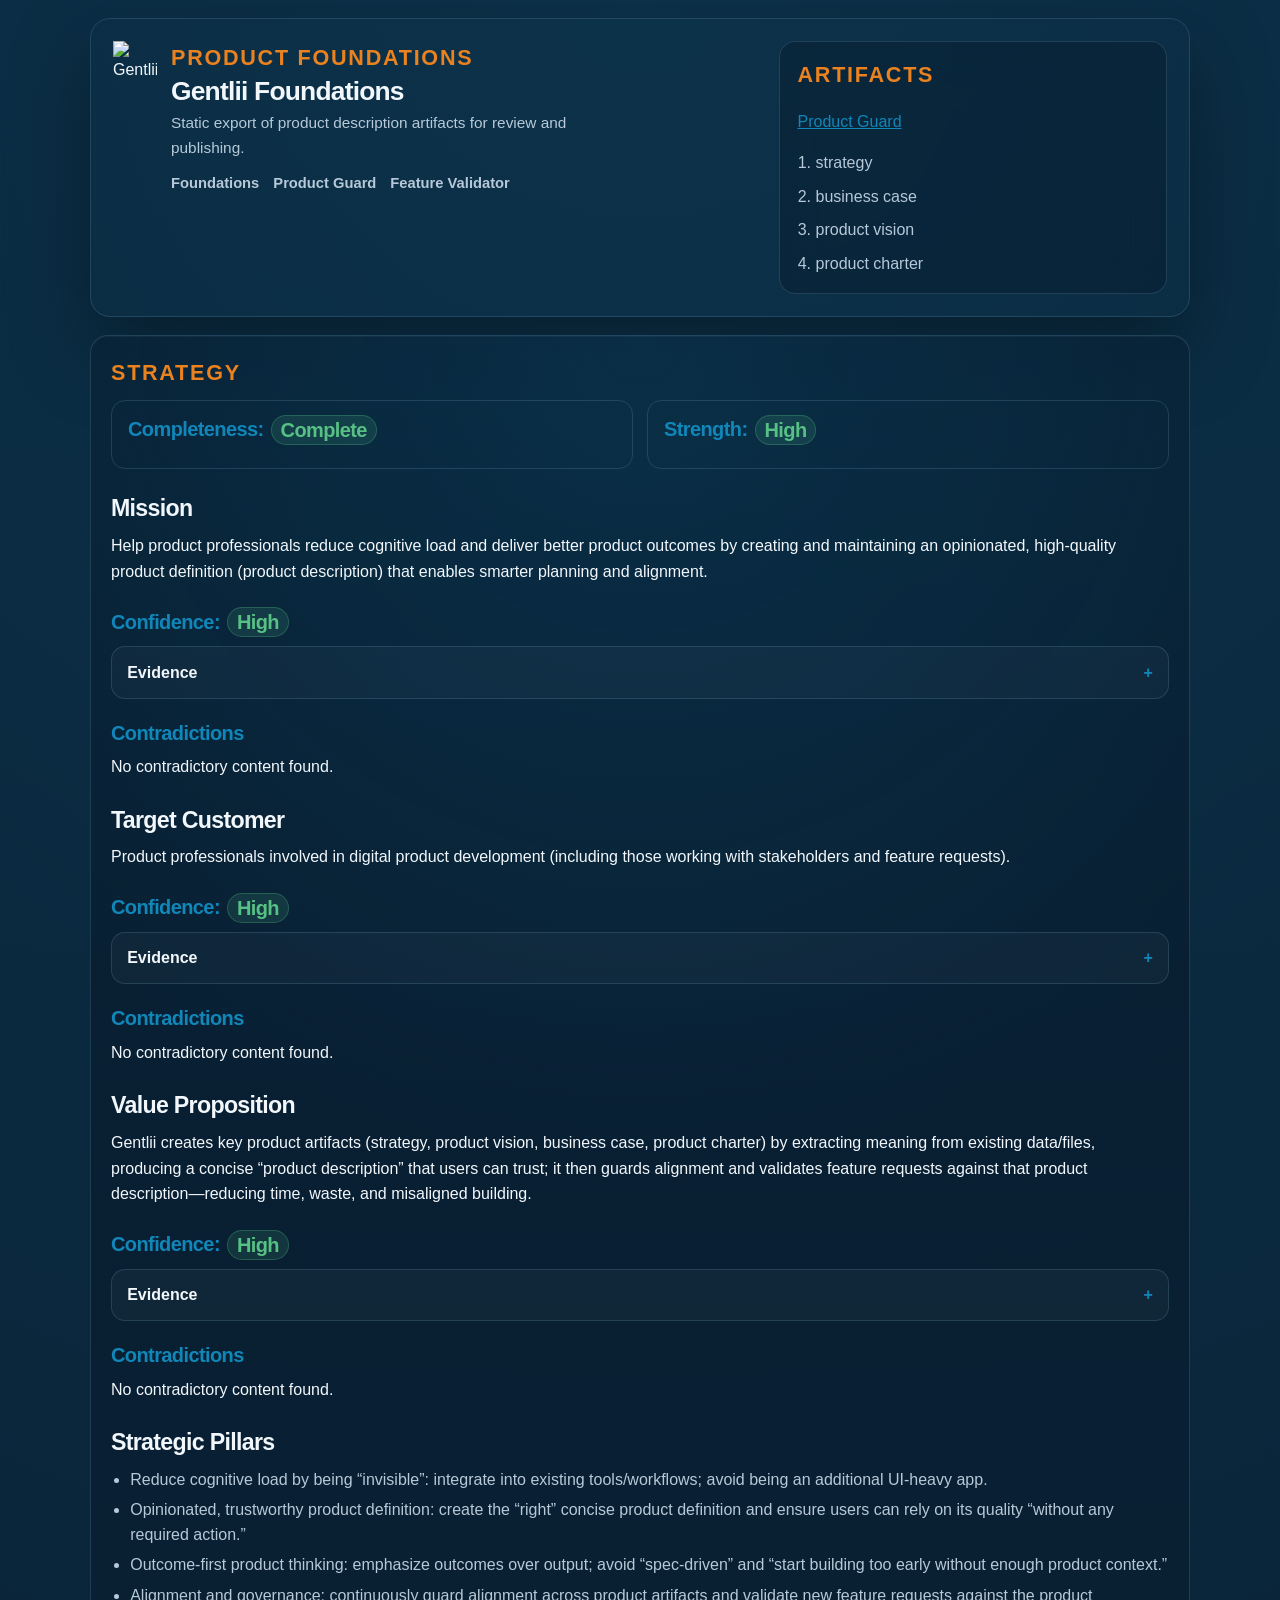
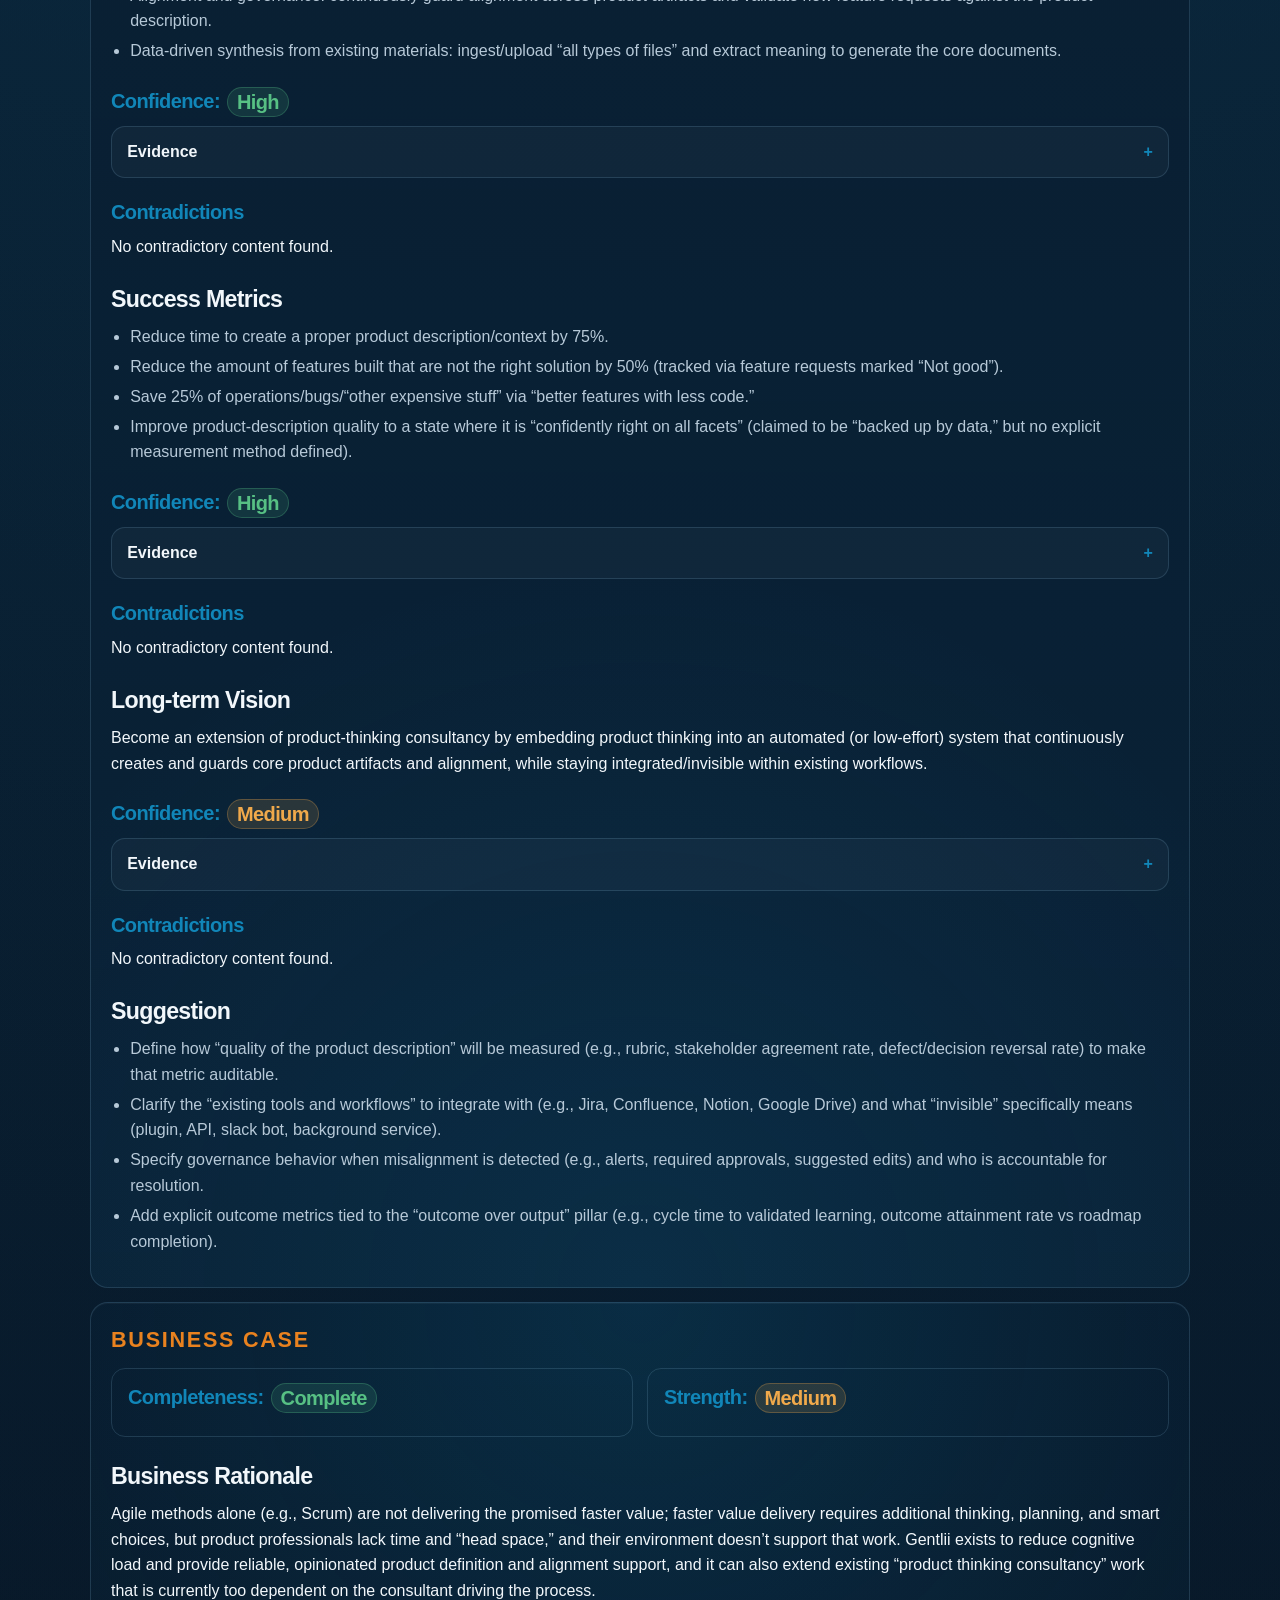
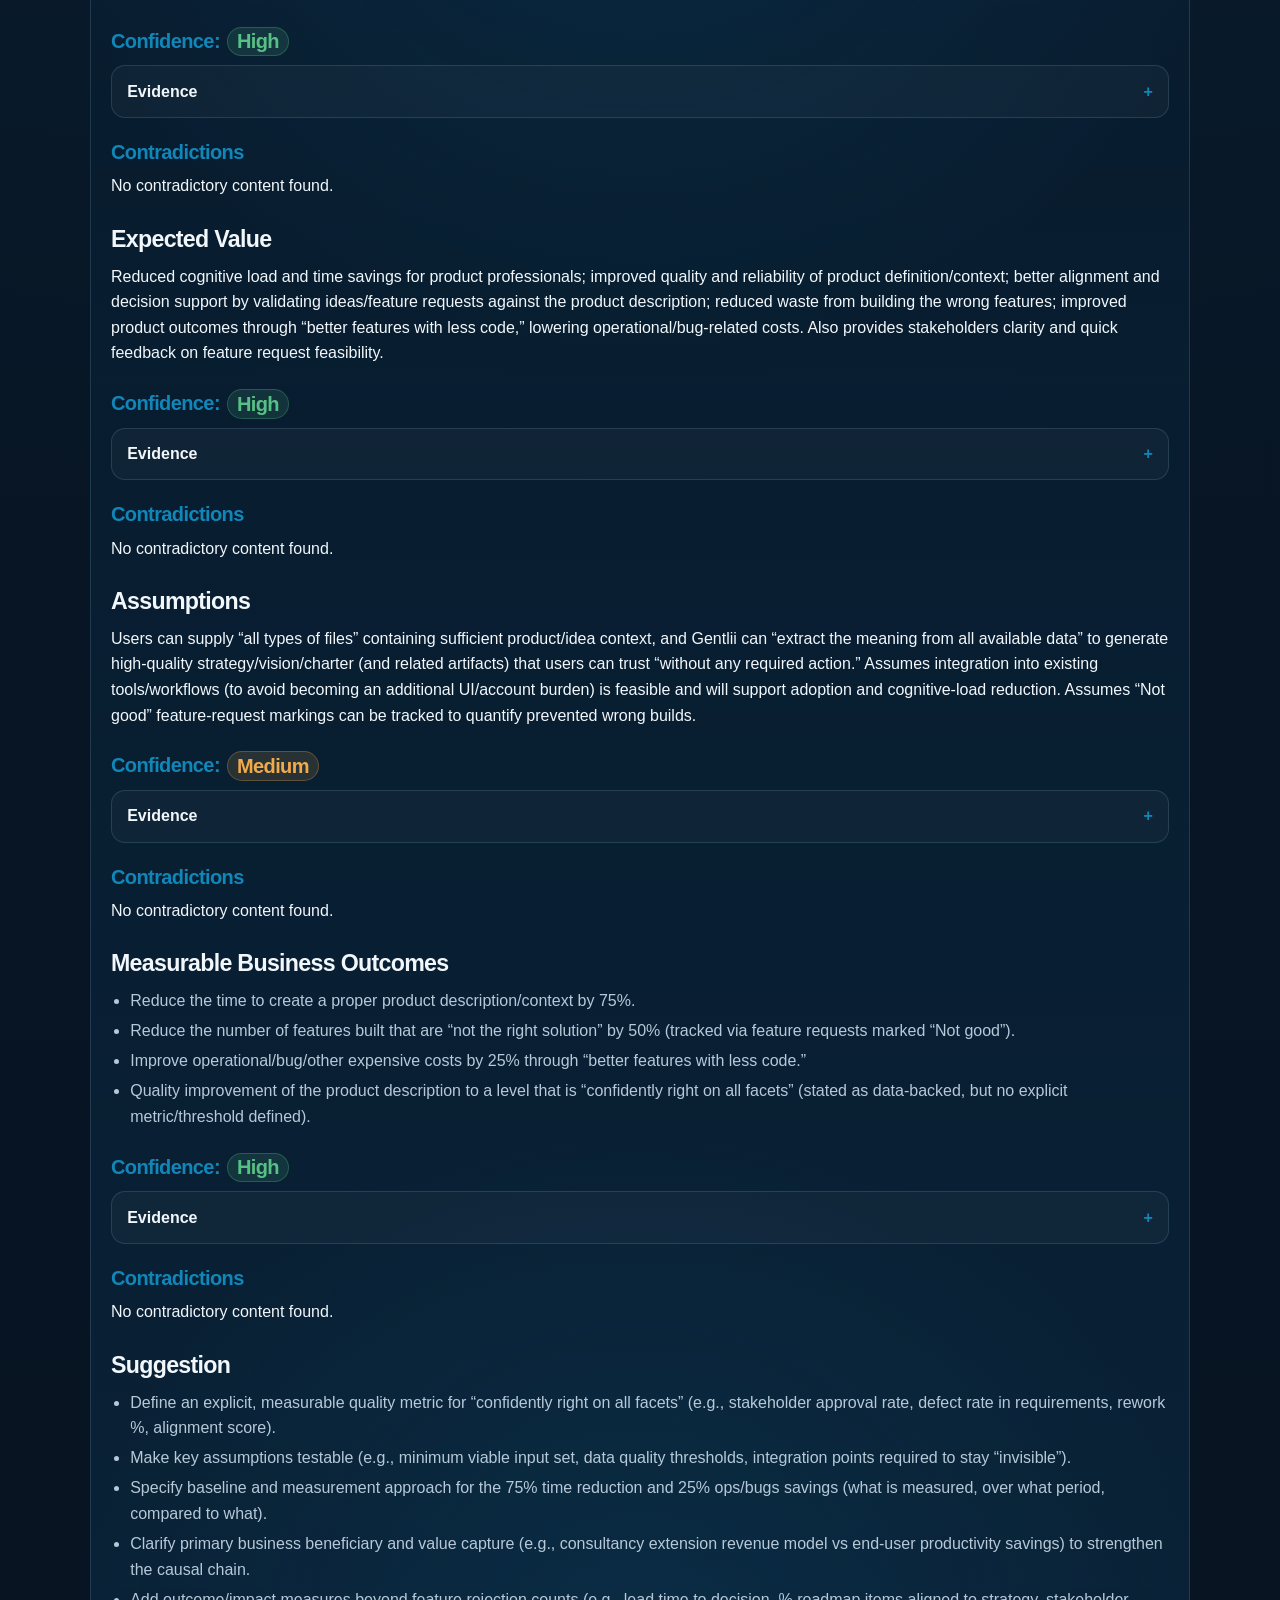
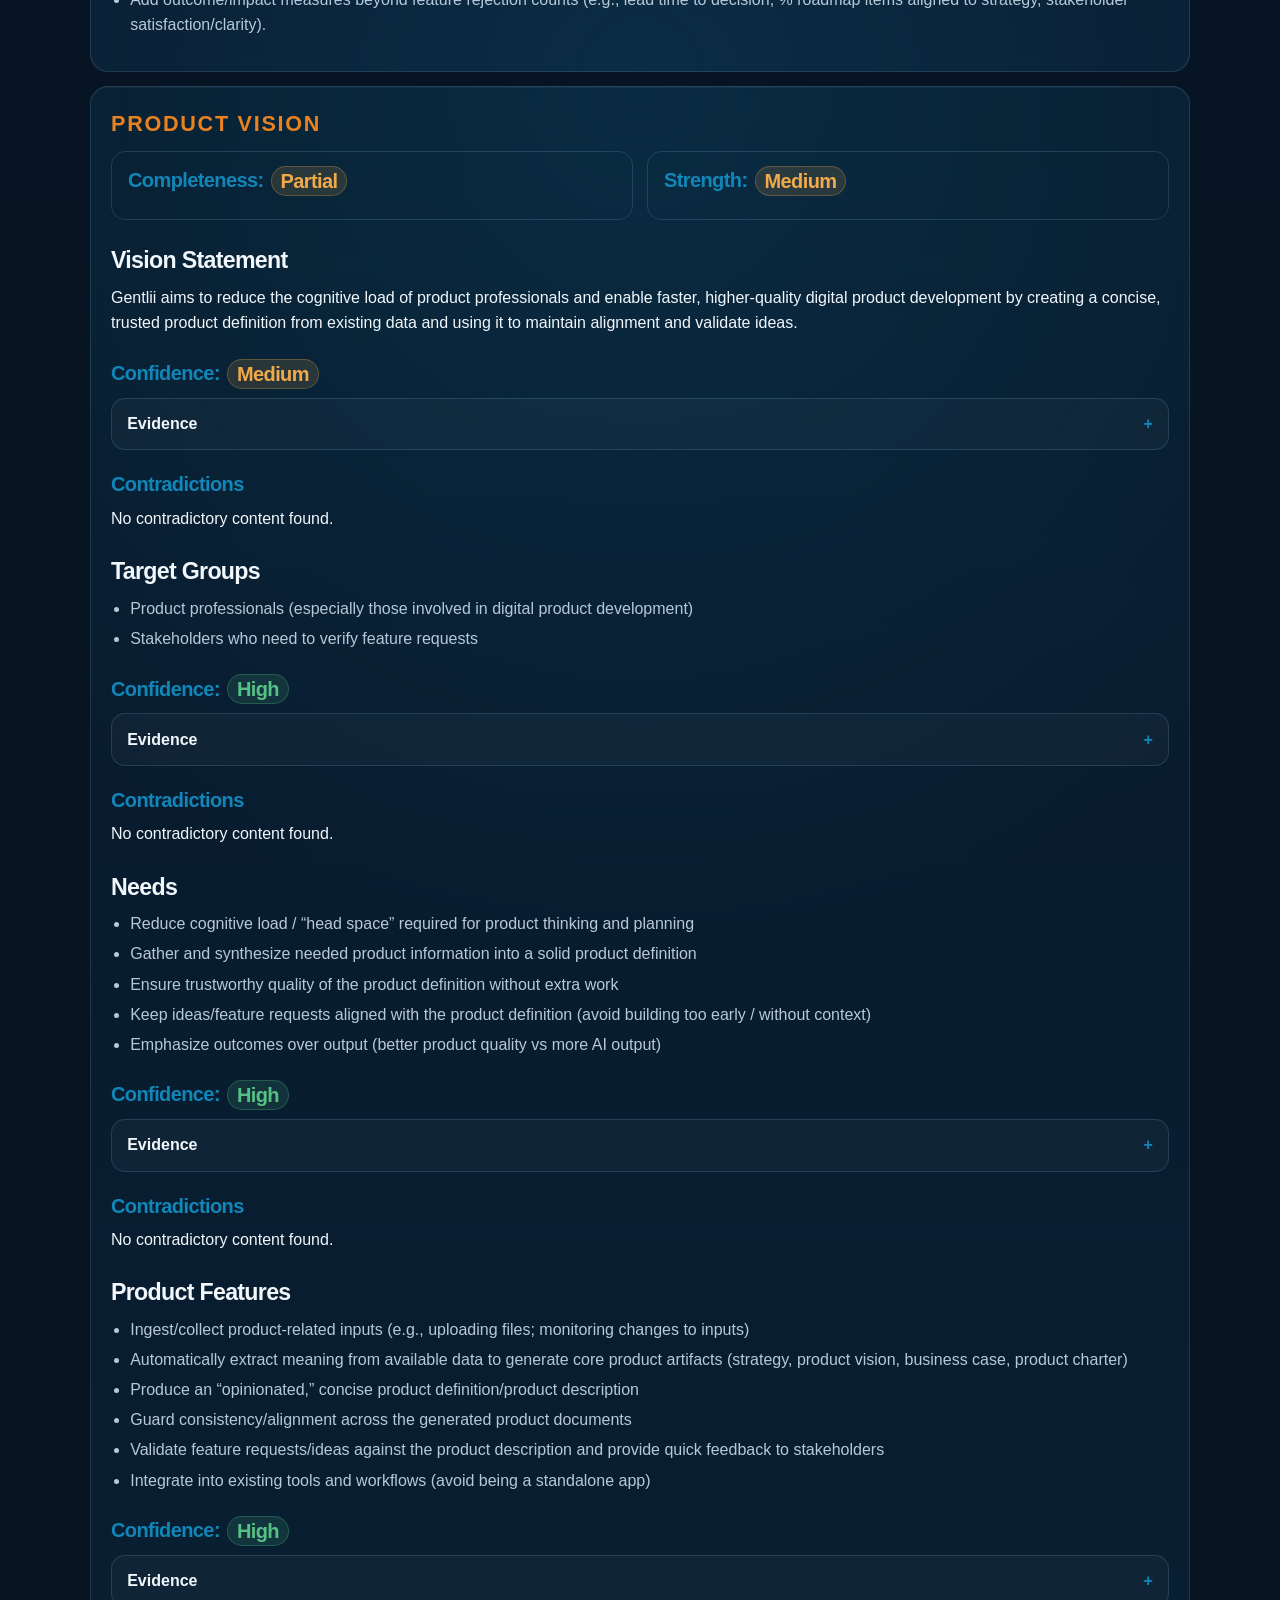
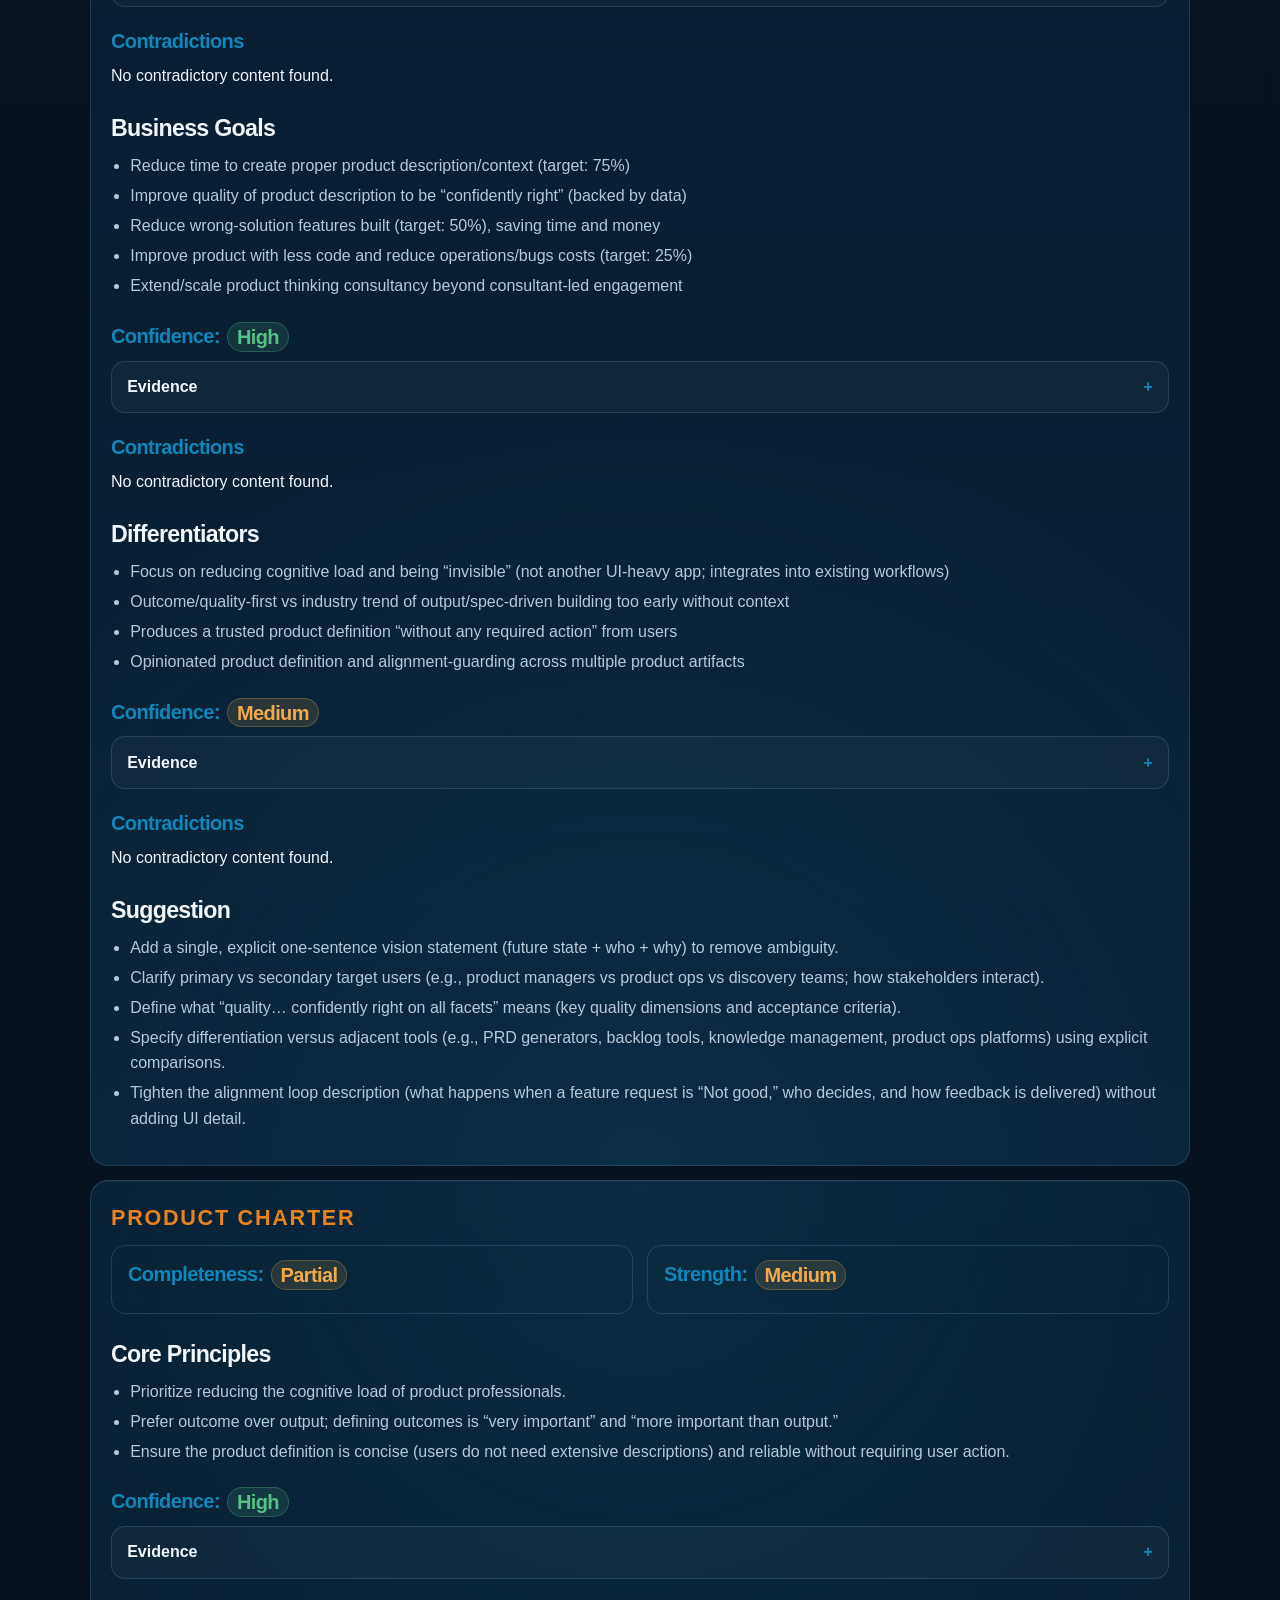
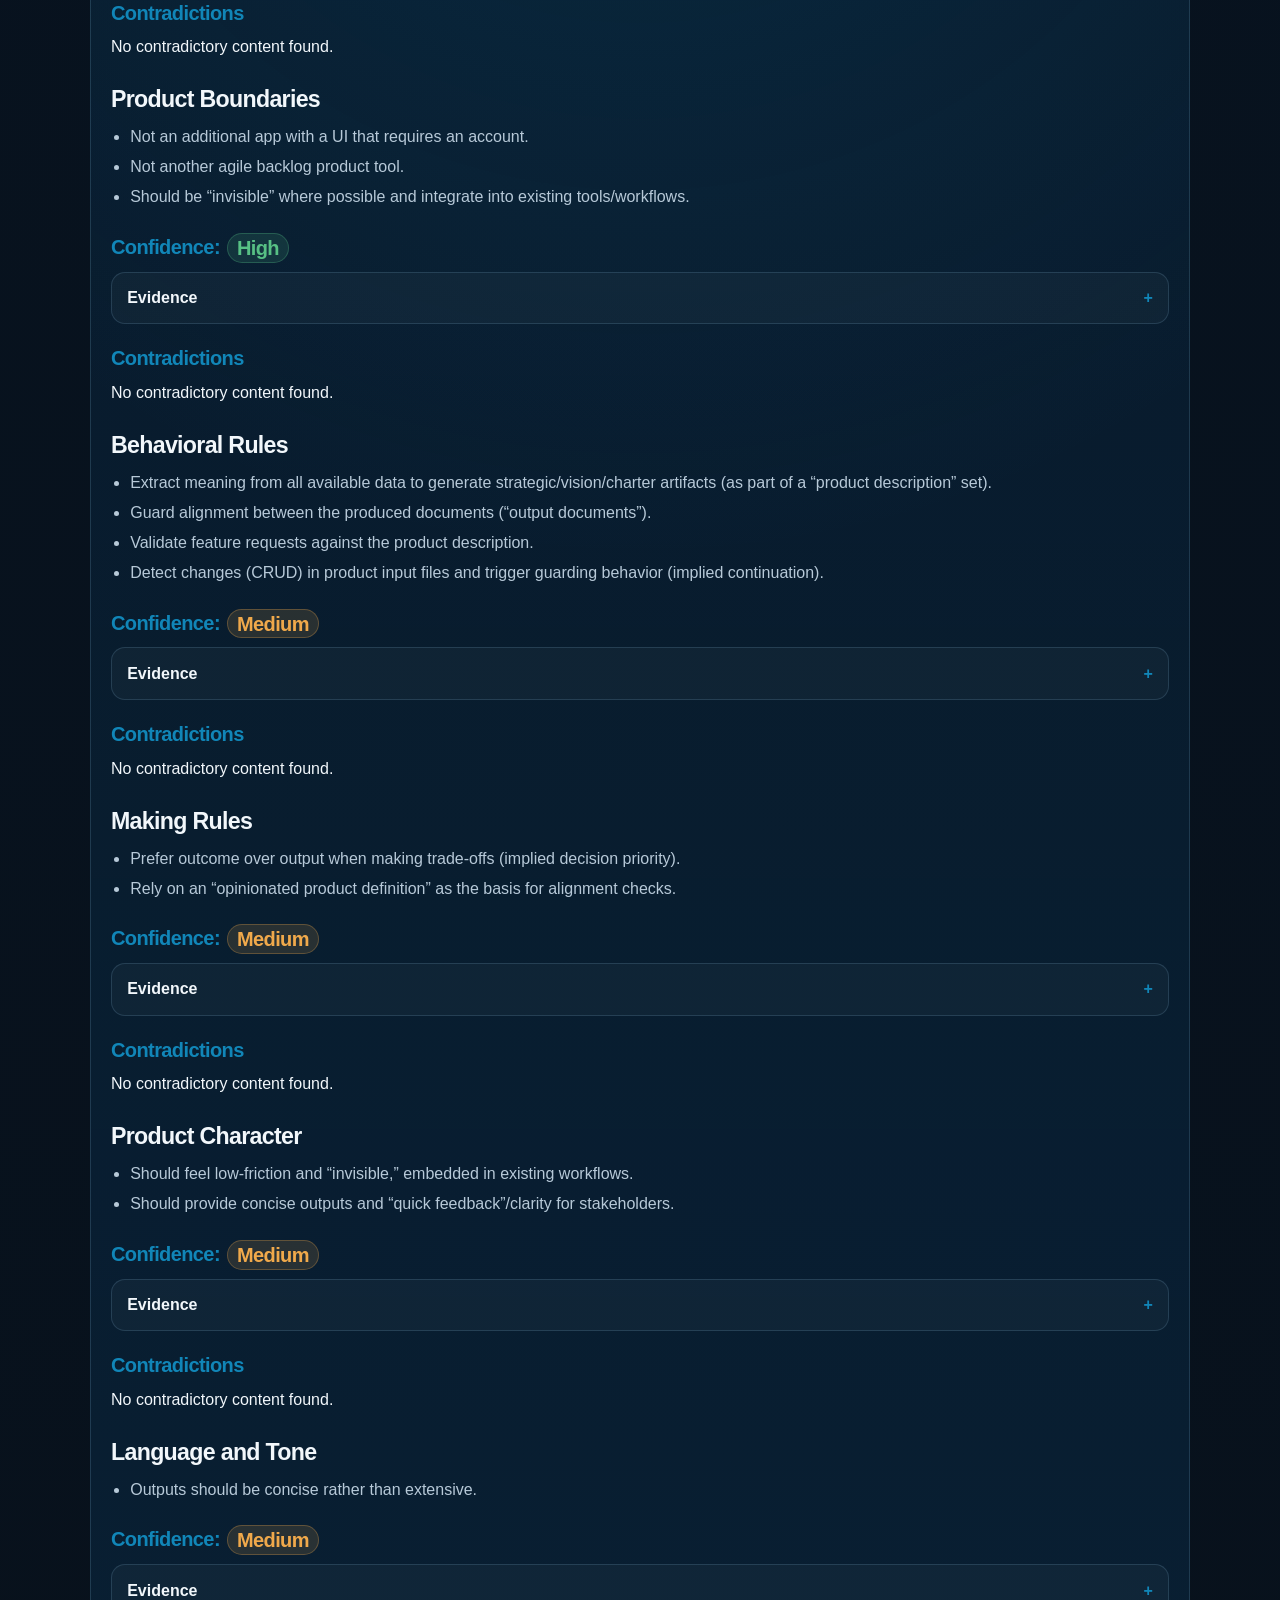
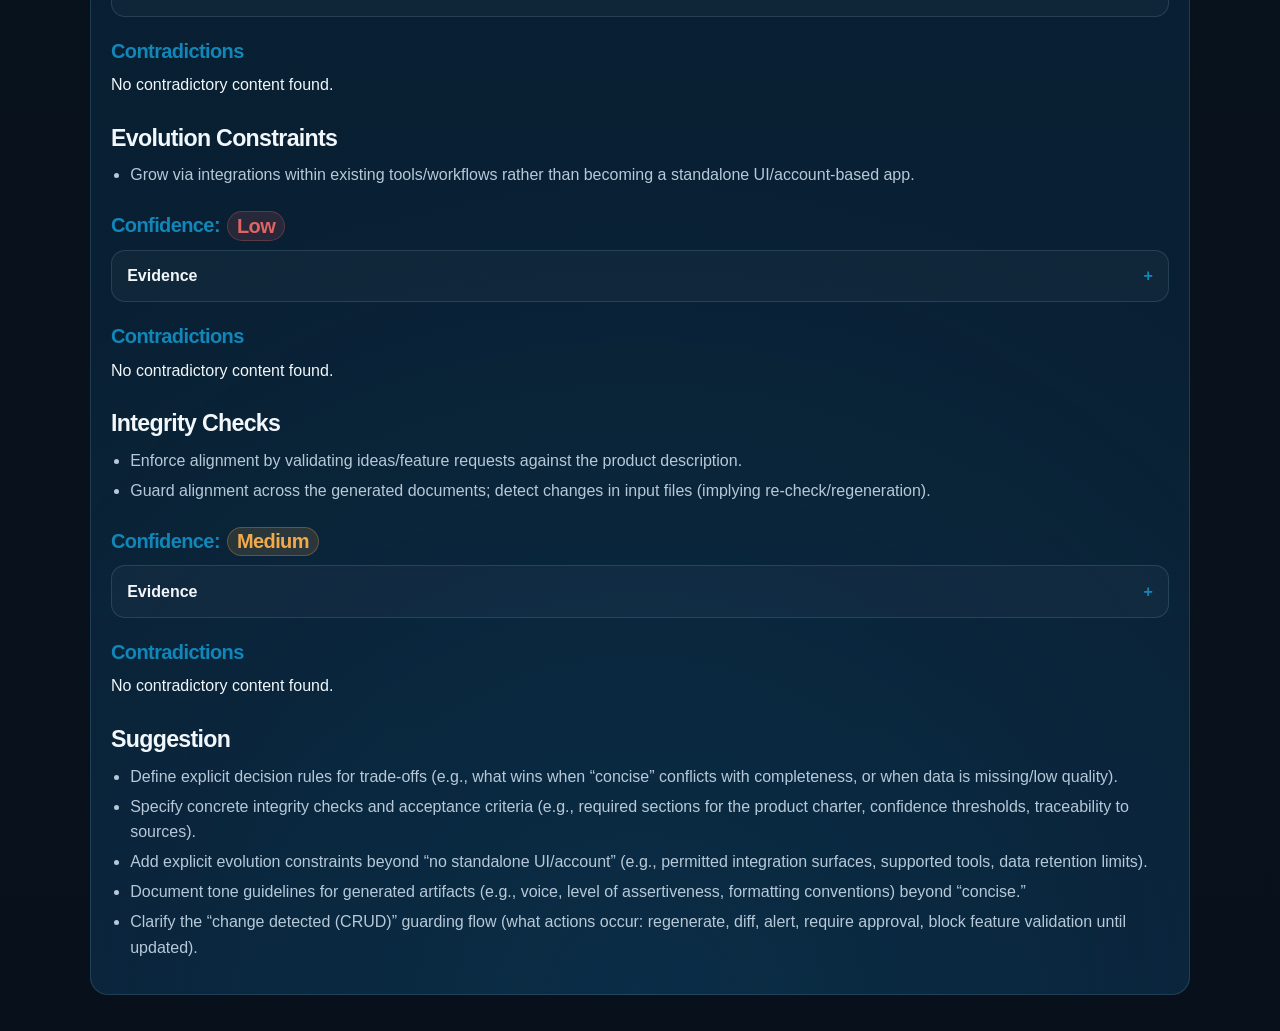
==== commit d43675e9: "chore: refresh generated product description and guard" ====
--- a/product-definitions/product-description/index.html
+++ b/product-definitions/product-description/index.html
@@ -38,143 +38,121 @@
       <section class="doc-card" id="strategy">
         <div class="panel-eyebrow">strategy</div>
         <div class="doc-content">
-          <div class="doc-dual-section-grid"><section class="doc-side-section"><h3 class="metric-heading">Completeness: <span class="metric-value metric-pill metric-high">Complete</span></h3></section><section class="doc-side-section"><h3 class="metric-heading">Strength: <span class="metric-value metric-pill metric-medium">Medium</span></h3></section></div>
+          <div class="doc-dual-section-grid"><section class="doc-side-section"><h3 class="metric-heading">Completeness: <span class="metric-value metric-pill metric-high">Complete</span></h3></section><section class="doc-side-section"><h3 class="metric-heading">Strength: <span class="metric-value metric-pill metric-high">High</span></h3></section></div>
           <h2>Mission</h2>
-          <p>Replace complex, admin-heavy CRM experiences with a conversational “system of action/execution” that tells users exactly what to do next, reducing cognitive load and making CRM feel “invisible.”</p>
-          <h3 class="metric-heading">Confidence: <span class="metric-value metric-pill metric-high">High</span></h3>
-          <details class="evidence-accordion"><summary>Evidence</summary><div class="evidence-body"><p>“Replace complex CRM software with a conversational system that tells you exactly what to do next.” / “We want CRM as a system of execution.” / “Feels like CRM should become kind of invisible over time.”</p></div></details>
-          <h3>Contradictions</h3>
-          <p>Customer-event notes suggest some users want “more insights” and “create their own dashboards,” which conflicts with the stated intent to avoid dashboards and reporting-like experiences.</p>
-          <h3>Evidence:</h3>
-          <p>“Users want to have more insights in the process” + “Users want to create their own dashboards” vs “they don’t want dashboards” and “avoid anything that looks like reporting.”</p>
+          <p>Help product professionals reduce cognitive load and deliver better product outcomes by creating and maintaining an opinionated, high-quality product definition (product description) that enables smarter planning and alignment.</p>
+          <h3 class="metric-heading">Confidence: <span class="metric-value metric-pill metric-high">High</span></h3>
+          <details class="evidence-accordion"><summary>Evidence</summary><div class="evidence-body"><p>“This product is about reducing cognitive load of product professionals.” / “We want to help product professionals by… providing help in gathering the needed information for solid product development… capture this in a opinionated product definition… making sure they can rely on the quality… providing a way… to check whether any idea aligns with the product definition”</p></div></details>
+          <h3>Contradictions</h3>
+          <p>No contradictory content found.</p>
           <h2>Target Customer</h2>
-          <p>Initially: sales reps who dislike CRM admin work and founders doing their own sales (especially early stage). Potential later expansion to customer success.</p>
-          <h3 class="metric-heading">Confidence: <span class="metric-value metric-pill metric-high">High</span></h3>
-          <details class="evidence-accordion"><summary>Evidence</summary><div class="evidence-body"><p>“sales reps who hate CRM admin” / “founders doing their own sales (especially early stage)” / “maybe customer success people later”</p></div></details>
+          <p>Product professionals involved in digital product development (including those working with stakeholders and feature requests).</p>
+          <h3 class="metric-heading">Confidence: <span class="metric-value metric-pill metric-high">High</span></h3>
+          <details class="evidence-accordion"><summary>Evidence</summary><div class="evidence-body"><p>“Gentlii focusses on digital product development.” / “We want to help product professionals…” / “It will provide stakeholders a way to quickly verify a feature requests possibility.”</p></div></details>
           <h3>Contradictions</h3>
           <p>No contradictory content found.</p>
           <h2>Value Proposition</h2>
-          <p>A conversation-first CRM that minimizes navigation, manual updating, and decision-making by automatically capturing activity (emails/calls), keeping pipeline updated in the background, and providing prioritized “next best actions” that are immediately executable—resulting in faster workflows, less CRM fatigue, and better follow-through.</p>
-          <h3 class="metric-heading">Confidence: <span class="metric-value metric-pill metric-high">High</span></h3>
-          <details class="evidence-accordion"><summary>Evidence</summary><div class="evidence-body"><p>“tells you what to do next.” / “automatic logging of emails / calls” / “pipeline updates happening in the background” / “reduce cognitive load” / “remove searching… remove updating… remove deciding… and replace it with… clear next action… immediate execution… no admin overhead”</p></div></details>
-          <h3>Contradictions</h3>
-          <p>Desire for “no dashboards” conflicts with reported requests for more insights and user-created dashboards.</p>
-          <h3>Evidence:</h3>
-          <p>“they don’t want dashboards” / “avoid anything that looks like reporting” vs “Users want to create their own dashboards.”</p>
+          <p>Gentlii creates key product artifacts (strategy, product vision, business case, product charter) by extracting meaning from existing data/files, producing a concise “product description” that users can trust; it then guards alignment and validates feature requests against that product description—reducing time, waste, and misaligned building.</p>
+          <h3 class="metric-heading">Confidence: <span class="metric-value metric-pill metric-high">High</span></h3>
+          <details class="evidence-accordion"><summary>Evidence</summary><div class="evidence-body"><p>“The product will create strategic, product vision, product charter documents that are created by extracting the meaning from all available data.” / “The product will guard alignment between all mentioned output documents” / “The product will validate feature requests against the product description.” / “The users… need a very concise product definition.”</p></div></details>
+          <h3>Contradictions</h3>
+          <p>No contradictory content found.</p>
           <h2>Strategic Pillars</h2>
-          <ul><li>Conversation-first interface (chat; voice maybe later) and avoiding traditional CRM screens/tabs.</li><li>Actions over insights: one output is prioritized next actions; minimize reporting/analytics dashboards (at least initially).</li><li>Automation by default: capture emails/calls, update pipeline and deal stages in the background; “zero data entry.”</li><li>Fast execution: quick actions (send follow-up, schedule, call) with minimal steps; reduce tool switching.</li><li>Product feel/tone: focused, direct, calm, decisive; short, non-hype language.</li></ul>
-          <h3 class="metric-heading">Confidence: <span class="metric-value metric-pill metric-high">High</span></h3>
-          <details class="evidence-accordion"><summary>Evidence</summary><div class="evidence-body"><p>“conversation-first… no real ‘screens’” / “actions &gt; insights” / “automation by default” / “Everything is more like: → action → next step → done” / “everything logs automatically in background… pipeline updates itself” / “product should feel like… focused… direct… calm… decisive”</p></div></details>
-          <h3>Contradictions</h3>
-          <p>The “avoid dashboards / not a reporting tool” pillar conflicts with the customer event indicating demand for dashboards/insights.</p>
-          <h3>Evidence:</h3>
-          <p>“not a reporting tool” vs “Users want to create their own dashboards.”</p>
+          <ul><li>Reduce cognitive load by being “invisible”: integrate into existing tools/workflows; avoid being an additional UI-heavy app.</li><li>Opinionated, trustworthy product definition: create the “right” concise product definition and ensure users can rely on its quality “without any required action.”</li><li>Outcome-first product thinking: emphasize outcomes over output; avoid “spec-driven” and “start building too early without enough product context.”</li><li>Alignment and governance: continuously guard alignment across product artifacts and validate new feature requests against the product description.</li><li>Data-driven synthesis from existing materials: ingest/upload “all types of files” and extract meaning to generate the core documents.</li></ul>
+          <h3 class="metric-heading">Confidence: <span class="metric-value metric-pill metric-high">High</span></h3>
+          <details class="evidence-accordion"><summary>Evidence</summary><div class="evidence-body"><p>“Therefore it should not be an additional app with an UI that needs an account and so on.” / “Wherever possible the product should integrate within existing tools and workflows.” / “making sure they can rely on the quality… without any required action” / “Output over outcome while is must be the other way around.” / “start building too early without enough product context.” / “A user uploads all types of files… Gentlii will use different agent to create: Strategy, Product Vision, Business case, Product charter”</p></div></details>
+          <h3>Contradictions</h3>
+          <p>No contradictory content found.</p>
           <h2>Success Metrics</h2>
-          <ul><li>“Increase of revenu of EUR 50.000,- per quarter in subscriptions”</li><li>“New features result in 20k new registred users this year”</li><li>“Additional investments EUR 200k”</li><li>“NPS score from 7 to a 9”</li><li>Qualitative/goal-style (not quantified): “get reps to actually use the system daily,” “increase revenue per rep,” “make onboarding basically nonexistent or very fast.”</li></ul>
-          <h3 class="metric-heading">Confidence: <span class="metric-value metric-pill metric-medium">Medium</span></h3>
-          <details class="evidence-accordion"><summary>Evidence</summary><div class="evidence-body"><p>“Increase of revenu of EUR 50.000,- per quarter in subscriptions” / “20k new registred users this year” / “Additional investments EUR 200k” / “NPS score from 7 to a 9” / “get reps to actually use the system daily” / “make onboarding basically nonexistent or very fast”</p></div></details>
+          <ul><li>Reduce time to create a proper product description/context by 75%.</li><li>Reduce the amount of features built that are not the right solution by 50% (tracked via feature requests marked “Not good”).</li><li>Save 25% of operations/bugs/“other expensive stuff” via “better features with less code.”</li><li>Improve product-description quality to a state where it is “confidently right on all facets” (claimed to be “backed up by data,” but no explicit measurement method defined).</li></ul>
+          <h3 class="metric-heading">Confidence: <span class="metric-value metric-pill metric-high">High</span></h3>
+          <details class="evidence-accordion"><summary>Evidence</summary><div class="evidence-body"><p>“Reduce the time to create a proper product description/context by 75%.” / “reduce the amount of features that will be build that are not the right solution by 50% (we can register how many feature requests are marked Not good)” / “Better features with less code save 25% op operations, bugs and other expensive stuff.” / “prove (bakced up by data) that the quality of the product description will improve…”</p></div></details>
           <h3>Contradictions</h3>
           <p>No contradictory content found.</p>
           <h2>Long-term Vision</h2>
-          <p>CRM becomes “invisible” and behaves as an always-on assistant that proactively suggests actions (even before being asked), minimizing cognitive load and making the user experience centered on doing rather than viewing.</p>
-          <h3 class="metric-heading">Confidence: <span class="metric-value metric-pill metric-high">High</span></h3>
-          <details class="evidence-accordion"><summary>Evidence</summary><div class="evidence-body"><p>“Feels like CRM should become kind of invisible over time.” / “system suggests actions before you ask (ideally)” / “The best tools disappear—they don’t feel like tools.”</p></div></details>
-          <h3>Contradictions</h3>
-          <p>Long-term “invisible”/minimal-interface direction may be in tension with requests for more insights and custom dashboards.</p>
-          <h3>Evidence:</h3>
-          <p>“The best tools disappear” vs “Users want to create their own dashboards.”</p>
-          <hr />
-          <h2>Suggestion</h2>
-          <ul><li>Reconcile (or segment) the “no dashboards/reporting” stance with evidence of demand for “more insights” and “own dashboards” (e.g., define what insights are allowed, or offer an optional/role-based insights layer).</li><li>Tighten success metrics by adding measurable adoption/usage targets (e.g., daily active reps, % activities auto-logged, time-to-first-value, onboarding time).</li><li>Clarify the initial ICP further (team size, sales motion, existing tool stack like Salesforce/HubSpot, and primary channels email/calls) to focus the MVP.</li><li>Define the “next best action” quality bar (precision/recall proxies, user trust signals, explanation requirements like “short explanation, not a report”).</li><li>Specify the “system of execution” integrations required for MVP (email, calendar, telephony) since “execute things quickly” depends on them.</li></ul>
+          <p>Become an extension of product-thinking consultancy by embedding product thinking into an automated (or low-effort) system that continuously creates and guards core product artifacts and alignment, while staying integrated/invisible within existing workflows.</p>
+          <h3 class="metric-heading">Confidence: <span class="metric-value metric-pill metric-medium">Medium</span></h3>
+          <details class="evidence-accordion"><summary>Evidence</summary><div class="evidence-body"><p>“Gentlii could be a extension of the product thinking consultancy work.” / “Wherever we can make the product invisible we will do that.” / “The product will guard alignment…”</p></div></details>
+          <h3>Contradictions</h3>
+          <p>No contradictory content found.</p>
+          <h2>Suggestion</h2>
+          <ul><li>Define how “quality of the product description” will be measured (e.g., rubric, stakeholder agreement rate, defect/decision reversal rate) to make that metric auditable.</li><li>Clarify the “existing tools and workflows” to integrate with (e.g., Jira, Confluence, Notion, Google Drive) and what “invisible” specifically means (plugin, API, slack bot, background service).</li><li>Specify governance behavior when misalignment is detected (e.g., alerts, required approvals, suggested edits) and who is accountable for resolution.</li><li>Add explicit outcome metrics tied to the “outcome over output” pillar (e.g., cycle time to validated learning, outcome attainment rate vs roadmap completion).</li></ul>
         </div>
       </section>
       <section class="doc-card" id="business-case">
         <div class="panel-eyebrow">business case</div>
         <div class="doc-content">
-          <div class="doc-dual-section-grid"><section class="doc-side-section"><h3 class="metric-heading">Completeness: <span class="metric-value metric-pill metric-medium">Partial</span></h3></section><section class="doc-side-section"><h3 class="metric-heading">Strength: <span class="metric-value metric-pill metric-medium">Medium</span></h3></section></div>
+          <div class="doc-dual-section-grid"><section class="doc-side-section"><h3 class="metric-heading">Completeness: <span class="metric-value metric-pill metric-high">Complete</span></h3></section><section class="doc-side-section"><h3 class="metric-heading">Strength: <span class="metric-value metric-pill metric-medium">Medium</span></h3></section></div>
           <h2>Business Rationale</h2>
-          <p>Traditional CRMs (e.g., Salesforce/HubSpot) create heavy admin burden (manual entry, complex navigation) that distracts reps from selling, leading to low usage, poor data quality, inaccurate pipelines, and shadow systems. The initiative exists to redefine CRM from a “system of record” into a “system of action/execution” that reduces cognitive load and guides users to the next best action.</p>
-          <h3 class="metric-heading">Confidence: <span class="metric-value metric-pill metric-high">High</span></h3>
-          <details class="evidence-accordion"><summary>Evidence</summary><div class="evidence-body"><p>“CRM as it exists today (like Salesforce etc.) is kind of broken… It’s too much clicking around… feels like admin work instead of helping you sell.” / “Heavy manual data entry… Time spent updating instead of selling… Complex navigation” / “Reps avoid logging activities… Managers don’t trust CRM data… Pipeline is inaccurate… Shadow systems… emerge” / “We want CRM as a system of execution.”</p></div></details>
-          <h3>Contradictions</h3>
-          <p>The product direction de-emphasizes dashboards/insights, but the customer event notes users want more insights and to create dashboards.</p>
-          <h3>Evidence:</h3>
-          <p>“they don’t want dashboards” vs. “Users want to have more insights in the process” and “Users want to create their own dashboards”.</p>
+          <p>Agile methods alone (e.g., Scrum) are not delivering the promised faster value; faster value delivery requires additional thinking, planning, and smart choices, but product professionals lack time and “head space,” and their environment doesn’t support that work. Gentlii exists to reduce cognitive load and provide reliable, opinionated product definition and alignment support, and it can also extend existing “product thinking consultancy” work that is currently too dependent on the consultant driving the process.</p>
+          <h3 class="metric-heading">Confidence: <span class="metric-value metric-pill metric-high">High</span></h3>
+          <details class="evidence-accordion"><summary>Evidence</summary><div class="evidence-body"><p>“the agile promise of faster value delivery does not come from the processes like scrum”; “it requires much more thinking and planning and making smart choices”; “most people do not have the time nor the head space”; “The environment doesn&#x27;t allow it.”; “This product is about reducing cognitive load of product professionals.”; “Gentlii could be a extension of the product thinking consultancy work.”; “the whole concepts is to[o] much embedded in the consultant pulling the process.”</p></div></details>
+          <h3>Contradictions</h3>
+          <p>No contradictory content found.</p>
           <h2>Expected Value</h2>
-          <p>Create value by reducing CRM fatigue and cognitive load, increasing daily adoption and execution speed, improving data capture/accuracy via automation, accelerating onboarding, and (as a consequence) improving sales productivity and revenue per rep. Also expected product/business value includes subscriptions revenue growth, user registrations growth, and improved NPS.</p>
-          <h3 class="metric-heading">Confidence: <span class="metric-value metric-pill metric-medium">Medium</span></h3>
-          <details class="evidence-accordion"><summary>Evidence</summary><div class="evidence-body"><p>“reduce the general fatigue people have with CRM” / “get reps to actually use the system daily” / “increase revenue per rep (if they follow up more, this should happen)” / “make onboarding basically nonexistent or very fast” / “Everything logs automatically… pipeline updates itself… basically zero data entry” / “Increase of revenu of EUR 50.000,- per quarter in subscriptions… 20k new registred users this year… NPS score from 7 to a 9”.</p></div></details>
-          <h3>Contradictions</h3>
-          <p>There is tension between “avoid dashboards / not a reporting tool” and expressed demand for “more insights” and “create their own dashboards.”</p>
-          <h3>Evidence:</h3>
-          <p>“they don’t want dashboards” / “avoid anything that looks like reporting” vs. “Users want to have more insights… create their own dashboards”.</p>
+          <p>Reduced cognitive load and time savings for product professionals; improved quality and reliability of product definition/context; better alignment and decision support by validating ideas/feature requests against the product description; reduced waste from building the wrong features; improved product outcomes through “better features with less code,” lowering operational/bug-related costs. Also provides stakeholders clarity and quick feedback on feature request feasibility.</p>
+          <h3 class="metric-heading">Confidence: <span class="metric-value metric-pill metric-high">High</span></h3>
+          <details class="evidence-accordion"><summary>Evidence</summary><div class="evidence-body"><p>“reducing cognitive load of product professionals”; “help in gathering the needed information for solid product development”; “rely on the quality of this product definition without any required action”; “check whether any idea aligns with the product definition”; “validate feature requests against the product description”; “give clarity and quick feedback”; “reduce the amount of features that will be build that are not the right solution”; “Better features with less code save 25% op operations, bugs and other expensive stuff.”</p></div></details>
+          <h3>Contradictions</h3>
+          <p>No contradictory content found.</p>
           <h2>Assumptions</h2>
-          <ul><li>If the system reduces admin (searching, updating, deciding) through conversation-first interaction and automation, reps will use it daily.</li><li>If reps follow up more consistently (prompted by “next best action”), revenue per rep will increase.</li><li>Fast/no-training onboarding is achievable; if training is required, the product is considered to have failed the usability goal.</li><li>Automatic capture of emails/calls and background pipeline updates are feasible and sufficient to maintain an accurate pipeline without manual management.</li></ul>
-          <h3 class="metric-heading">Confidence: <span class="metric-value metric-pill metric-medium">Medium</span></h3>
-          <details class="evidence-accordion"><summary>Evidence</summary><div class="evidence-body"><p>“increase revenue per rep (if they follow up more, this should happen)” / “get reps to actually use the system daily” (paired with “reduce… fatigue”) / “make onboarding basically nonexistent… If someone needs training, we probably failed.” / “automatic logging of emails / calls… pipeline updates happening in the background… basically zero data entry”.</p></div></details>
+          <p>Users can supply “all types of files” containing sufficient product/idea context, and Gentlii can “extract the meaning from all available data” to generate high-quality strategy/vision/charter (and related artifacts) that users can trust “without any required action.” Assumes integration into existing tools/workflows (to avoid becoming an additional UI/account burden) is feasible and will support adoption and cognitive-load reduction. Assumes “Not good” feature-request markings can be tracked to quantify prevented wrong builds.</p>
+          <h3 class="metric-heading">Confidence: <span class="metric-value metric-pill metric-medium">Medium</span></h3>
+          <details class="evidence-accordion"><summary>Evidence</summary><div class="evidence-body"><p>“A user uploads all types of files they can find that state something about the product or ideas for a product”; “created by extracting the meaning from all available data”; “rely on the quality of this product definition without any required action”; “Wherever possible the product should integrate within existing tools and workflows.”; “we can register how many feature requests are marked Not good”</p></div></details>
           <h3>Contradictions</h3>
           <p>No contradictory content found.</p>
           <h2>Measurable Business Outcomes</h2>
-          <ul><li>Increase subscription revenue by EUR 50,000 per quarter.</li><li>Gain 20,000 new registered users this year.</li><li>NPS improvement from 7 to 9.</li><li>Additional investments of EUR 200k (not an outcome metric but a stated financial input/constraint).</li><li>Qualitative/behavioral outcome stated without metric: “get reps to actually use the system daily” (no target defined).</li></ul>
-          <h3 class="metric-heading">Confidence: <span class="metric-value metric-pill metric-medium">Medium</span></h3>
-          <details class="evidence-accordion"><summary>Evidence</summary><div class="evidence-body"><p>“Increase of revenu of EUR 50.000,- per quarter in subscriptions” / “20k new registred users this year” / “NPS score from 7 to a 9” / “Additional investments EUR 200k” / “get reps to actually use the system daily”.</p></div></details>
-          <h3>Contradictions</h3>
-          <p>No contradictory content found.</p>
-          <h2>Suggestion</h2>
-          <ul><li>Add explicit success metrics for adoption/productivity (e.g., daily active use rate, % activities auto-logged, pipeline accuracy) to support “use the system daily” and “reduce fatigue.”</li><li>Make key assumptions testable (e.g., define what “follow up more” means and how it links to “increase revenue per rep”).</li><li>Resolve/position the dashboards tension: clarify whether “insights/dashboards” are out of scope, delayed, or replaced by “actionable insights” in chat.</li><li>Clarify timeframe/ownership for the stated business targets (EUR 50k/quarter, 20k users/year, NPS 7→9) and how the product drives each.</li><li>Separate inputs vs outcomes (e.g., EUR 200k investment) and state expected ROI or payback logic tied to the outcomes.</li></ul>
+          <ul><li>Reduce the time to create a proper product description/context by 75%.</li><li>Reduce the number of features built that are “not the right solution” by 50% (tracked via feature requests marked “Not good”).</li><li>Improve operational/bug/other expensive costs by 25% through “better features with less code.”</li><li>Quality improvement of the product description to a level that is “confidently right on all facets” (stated as data-backed, but no explicit metric/threshold defined).</li></ul>
+          <h3 class="metric-heading">Confidence: <span class="metric-value metric-pill metric-high">High</span></h3>
+          <details class="evidence-accordion"><summary>Evidence</summary><div class="evidence-body"><p>“Reduce the time to create a proper product description/context by 75%.”; “reduce the amount of features that will be build that are not the right solution by 50% (we can register how many feature requests are marked Not good)”; “Better features with less code save 25% op operations, bugs and other expensive stuff.”; “prove (bakced up by data) that the quality of the product description will improve to a state where it is confidently right on all facets.”</p></div></details>
+          <h3>Contradictions</h3>
+          <p>No contradictory content found.</p>
+          <h2>Suggestion</h2>
+          <ul><li>Define an explicit, measurable quality metric for “confidently right on all facets” (e.g., stakeholder approval rate, defect rate in requirements, rework %, alignment score).</li><li>Make key assumptions testable (e.g., minimum viable input set, data quality thresholds, integration points required to stay “invisible”).</li><li>Specify baseline and measurement approach for the 75% time reduction and 25% ops/bugs savings (what is measured, over what period, compared to what).</li><li>Clarify primary business beneficiary and value capture (e.g., consultancy extension revenue model vs end-user productivity savings) to strengthen the causal chain.</li><li>Add outcome/impact measures beyond feature rejection counts (e.g., lead time to decision, % roadmap items aligned to strategy, stakeholder satisfaction/clarity).</li></ul>
         </div>
       </section>
       <section class="doc-card" id="product-vision">
         <div class="panel-eyebrow">product vision</div>
         <div class="doc-content">
-          <div class="doc-dual-section-grid"><section class="doc-side-section"><h3 class="metric-heading">Completeness: <span class="metric-value metric-pill metric-high">Complete</span></h3></section><section class="doc-side-section"><h3 class="metric-heading">Strength: <span class="metric-value metric-pill metric-high">High</span></h3></section></div>
+          <div class="doc-dual-section-grid"><section class="doc-side-section"><h3 class="metric-heading">Completeness: <span class="metric-value metric-pill metric-medium">Partial</span></h3></section><section class="doc-side-section"><h3 class="metric-heading">Strength: <span class="metric-value metric-pill metric-medium">Medium</span></h3></section></div>
           <h2>Vision Statement</h2>
-          <p>Replace complex CRM software with a conversational system that tells you exactly what to do next, shifting CRM from a “system of record” to a “system of action/execution” with minimal cognitive load.</p>
-          <h3 class="metric-heading">Confidence: <span class="metric-value metric-pill metric-high">High</span></h3>
-          <details class="evidence-accordion"><summary>Evidence</summary><div class="evidence-body"><p>“Replace complex CRM software with a conversational system that tells you exactly what to do next.” / “Shift from system-of-record → system-of-action… We want CRM as a system of execution.” / “The best tools disappear—they don’t feel like tools.”</p></div></details>
-          <h3>Contradictions</h3>
-          <p>Customer event notes mention users wanting “more insights” and “create their own dashboards,” which conflicts with the stated principle of avoiding dashboards/reporting.</p>
-          <h3>Evidence:</h3>
-          <p>“Users want to have more insights in the process” and “Users want to create their own dashboards” vs “they don’t want dashboards” and “avoid anything that looks like reporting” and “We’re intentionally not doing… analytics dashboards (at least not upfront).”</p>
+          <p>Gentlii aims to reduce the cognitive load of product professionals and enable faster, higher-quality digital product development by creating a concise, trusted product definition from existing data and using it to maintain alignment and validate ideas.</p>
+          <h3 class="metric-heading">Confidence: <span class="metric-value metric-pill metric-medium">Medium</span></h3>
+          <details class="evidence-accordion"><summary>Evidence</summary><div class="evidence-body"><p>“This product is about reducing cognitive load of product professionals…”, “The product will create strategic, product vision, product charter documents… by extracting the meaning from all available data.”, “The product will guard alignment…”, “The problem is that the agile promise of faster value delivery… requires much more thinking and planning… most people do not have the time…”</p></div></details>
+          <h3>Contradictions</h3>
+          <p>No contradictory content found.</p>
           <h2>Target Groups</h2>
-          <ul><li>Sales reps who dislike CRM administration/maintenance.</li><li>Founders doing their own sales (especially early-stage).</li><li>Sales teams using Salesforce/HubSpot-like CRMs (implied).</li><li>Possibly customer success people later.</li></ul>
-          <h3 class="metric-heading">Confidence: <span class="metric-value metric-pill metric-high">High</span></h3>
-          <details class="evidence-accordion"><summary>Evidence</summary><div class="evidence-body"><p>“sales reps who hate CRM admin” / “founders doing their own sales (especially early stage)” / “maybe customer success people later” / “Teams using systems like Salesforce or HubSpot…”</p></div></details>
+          <ul><li>Product professionals (especially those involved in digital product development)</li><li>Stakeholders who need to verify feature requests</li></ul>
+          <h3 class="metric-heading">Confidence: <span class="metric-value metric-pill metric-high">High</span></h3>
+          <details class="evidence-accordion"><summary>Evidence</summary><div class="evidence-body"><p>“Gentlii focusses on digital product development.”, “We want to help product professionals…”, “It will provide stakeholders a way to quickly verify a feature requests possibility.”</p></div></details>
           <h3>Contradictions</h3>
           <p>No contradictory content found.</p>
           <h2>Needs</h2>
-          <ul><li>Reduce manual data entry and admin overhead (logging, updating fields/stages).</li><li>Provide clear “next best action”/prioritized guidance on what to do next.</li><li>Reduce cognitive load, choices, and navigation complexity.</li><li>Keep pipeline accurate and trusted (reduce inaccurate pipeline and shadow systems).</li><li>Enable faster execution with less context switching (CRM/email/calendar).</li><li>Emotional need: feel calm/in control; reduce overwhelm, stress, and guilt from an “always behind” CRM.</li></ul>
-          <h3 class="metric-heading">Confidence: <span class="metric-value metric-pill metric-high">High</span></h3>
-          <details class="evidence-accordion"><summary>Evidence</summary><div class="evidence-body"><p>“Heavy manual data entry” / “Time spent updating instead of selling” / “Complex navigation” / “Reps avoid logging activities… Managers don’t trust CRM data… Pipeline is inaccurate… Shadow systems…” / “they want to know what to do next, clearly” / “we need to reduce cognitive load” / “users… want… to feel in control… not feel overwhelmed… CRM = stress + guilt… ideal state = calm, clear”</p></div></details>
-          <h3>Contradictions</h3>
-          <p>Customer event notes indicate some users want more insights and custom dashboards, which conflicts with the need framing that “they don’t want dashboards” and the principle “actions &gt; insights.”</p>
-          <h3>Evidence:</h3>
-          <p>“Users want to have more insights in the process… create their own dashboards” vs “they don’t want dashboards” / “actions &gt; insights… avoid anything that looks like reporting.”</p>
+          <ul><li>Reduce cognitive load / “head space” required for product thinking and planning</li><li>Gather and synthesize needed product information into a solid product definition</li><li>Ensure trustworthy quality of the product definition without extra work</li><li>Keep ideas/feature requests aligned with the product definition (avoid building too early / without context)</li><li>Emphasize outcomes over output (better product quality vs more AI output)</li></ul>
+          <h3 class="metric-heading">Confidence: <span class="metric-value metric-pill metric-high">High</span></h3>
+          <details class="evidence-accordion"><summary>Evidence</summary><div class="evidence-body"><p>“reducing cognitive load…”, “most people do not have the time nor the head space…”, “providing help in gathering the needed information…”, “rely on the quality… without any required action”, “check whether any idea aligns…”, “start building too early without enough product context”, “Output over outcome… it must be the other way around.”</p></div></details>
+          <h3>Contradictions</h3>
+          <p>No contradictory content found.</p>
           <h2>Product Features</h2>
-          <ul><li>Conversation-first CRM interaction (chat-based; potentially voice input later).</li><li>“Next best action” recommendations (prioritized list; ideally suggested proactively).</li><li>Automatic activity capture/logging (emails, calls; notes generated/suggested).</li><li>Automatic pipeline updates in the background (e.g., deal stage updates without manual input).</li><li>Fast execution of actions from recommendations (send follow-up, schedule, call).</li><li>Risk/cold-deal detection translated into executable actions (flags tied to actions).</li><li>Minimal/avoid traditional screens, dashboards, reporting.</li></ul>
-          <h3 class="metric-heading">Confidence: <span class="metric-value metric-pill metric-high">High</span></h3>
-          <details class="evidence-accordion"><summary>Evidence</summary><div class="evidence-body"><p>“It’s basically a CRM but conversation-first. Probably chat based, maybe voice later.” / “tell you your next best action” / “log stuff automatically (calls, emails etc.)” / “keep the pipeline updated without you touching it” / “let you execute things quickly (send follow-up, schedule, etc.)” / “system suggests actions before you ask (ideally)” / “system flags… ‘this deal is going cold’… converts that into actions, not insights” / “We’re intentionally not doing: traditional screens… analytics dashboards (at least not upfront)”</p></div></details>
-          <h3>Contradictions</h3>
-          <p>The “avoid dashboards/reporting” feature direction conflicts with a stated user desire for “more insights” and “create their own dashboards.”</p>
-          <h3>Evidence:</h3>
-          <p>“Users want to have more insights… create their own dashboards” vs “avoid anything that looks like reporting” and “We’re intentionally not doing… analytics dashboards (at least not upfront).”</p>
+          <ul><li>Ingest/collect product-related inputs (e.g., uploading files; monitoring changes to inputs)</li><li>Automatically extract meaning from available data to generate core product artifacts (strategy, product vision, business case, product charter)</li><li>Produce an “opinionated,” concise product definition/product description</li><li>Guard consistency/alignment across the generated product documents</li><li>Validate feature requests/ideas against the product description and provide quick feedback to stakeholders</li><li>Integrate into existing tools and workflows (avoid being a standalone app)</li></ul>
+          <h3 class="metric-heading">Confidence: <span class="metric-value metric-pill metric-high">High</span></h3>
+          <details class="evidence-accordion"><summary>Evidence</summary><div class="evidence-body"><p>“A user uploads all types of files…”, “If there is any change (crud) detected in product input files”, “create: Strategy, Product Vision, Business case, Product charter”, “opinionated product definition”, “very concise product definition”, “guard alignment between all mentioned output documents”, “validate feature requests against the product description”, “integrate within existing tools and workflows… not be an additional app”</p></div></details>
+          <h3>Contradictions</h3>
+          <p>No contradictory content found.</p>
           <h2>Business Goals</h2>
-          <ul><li>Reduce CRM fatigue and increase daily adoption/usage by reps.</li><li>Increase revenue per rep (via better follow-up/execution).</li><li>Make onboarding very fast or unnecessary (minimal training).</li><li>Increase subscription revenue (EUR 50,000 per quarter).</li><li>Drive user growth (20k new registered users this year).</li><li>Improve NPS (from 7 to 9).</li><li>Secure additional investments (EUR 200k).</li></ul>
-          <h3 class="metric-heading">Confidence: <span class="metric-value metric-pill metric-high">High</span></h3>
-          <details class="evidence-accordion"><summary>Evidence</summary><div class="evidence-body"><p>“reduce the general fatigue people have with CRM” / “get reps to actually use the system daily” / “increase revenue per rep” / “make onboarding basically nonexistent or very fast” / “Increase of revenu of EUR 50.000,- per quarter in subscriptions” / “20k new registred users this year” / “Additional investments EUR 200k” / “NPS score from 7 to a 9”</p></div></details>
+          <ul><li>Reduce time to create proper product description/context (target: 75%)</li><li>Improve quality of product description to be “confidently right” (backed by data)</li><li>Reduce wrong-solution features built (target: 50%), saving time and money</li><li>Improve product with less code and reduce operations/bugs costs (target: 25%)</li><li>Extend/scale product thinking consultancy beyond consultant-led engagement</li></ul>
+          <h3 class="metric-heading">Confidence: <span class="metric-value metric-pill metric-high">High</span></h3>
+          <details class="evidence-accordion"><summary>Evidence</summary><div class="evidence-body"><p>“Reduce the time… by 75%.”, “prove (backed up by data) that the quality… will improve…”, “reduce the amount of features… by 50%… time and money saved.”, “Better features with less code save 25% op operations, bugs…”, “Gentlii could be a extension of the product thinking consultancy work.”</p></div></details>
           <h3>Contradictions</h3>
           <p>No contradictory content found.</p>
           <h2>Differentiators</h2>
-          <ul><li>Conversation-first, minimal/no traditional screens; “one interface (chat).”</li><li>Focus on action/execution rather than dashboards/analytics/BI (“system-of-action”).</li><li>Automation by default: capture/log/update pipeline invisibly with near-zero data entry.</li><li>Decisive, direct guidance (“tells you what to do next”), reducing searching and deciding.</li></ul>
-          <h3 class="metric-heading">Confidence: <span class="metric-value metric-pill metric-high">High</span></h3>
-          <details class="evidence-accordion"><summary>Evidence</summary><div class="evidence-body"><p>“conversation first, always… no screens if we can avoid it” / “actions &gt; insights… avoid anything that looks like reporting” / “automation by default… capture stuff, not ask” / “Everything is more like: → action → next step → done” / “remove searching… remove updating… remove deciding”</p></div></details>
-          <h3>Contradictions</h3>
-          <p>Differentiation away from dashboards conflicts with at least one stated customer desire for dashboards/insights.</p>
-          <h3>Evidence:</h3>
-          <p>“Users want to create their own dashboards” vs “We’re intentionally not doing… analytics dashboards (at least not upfront)” and “avoid anything that looks like reporting.”</p>
-          <hr />
-          <h2>Suggestion</h2>
-          <ul><li>Resolve the “no dashboards/actions &gt; insights” principle vs customer demand for “more insights/custom dashboards” by defining a constrained “insights-to-actions” approach (e.g., explanations and flags that always end in an executable next step).</li><li>Clarify the initial ICP and rollout sequence (sales reps vs founders) and explicitly state what is out of scope for v1 (e.g., reporting, customization).</li><li>Tighten the vision into a single concise statement used consistently across docs (system-of-action + invisible automation + next best action).</li><li>Specify 3–5 core outcomes you will optimize for (adoption, time saved, follow-up rate, pipeline accuracy) even if exact metrics are TBD.</li></ul>
+          <ul><li>Focus on reducing cognitive load and being “invisible” (not another UI-heavy app; integrates into existing workflows)</li><li>Outcome/quality-first vs industry trend of output/spec-driven building too early without context</li><li>Produces a trusted product definition “without any required action” from users</li><li>Opinionated product definition and alignment-guarding across multiple product artifacts</li></ul>
+          <h3 class="metric-heading">Confidence: <span class="metric-value metric-pill metric-medium">Medium</span></h3>
+          <details class="evidence-accordion"><summary>Evidence</summary><div class="evidence-body"><p>“should not be an additional app with an UI…”, “Wherever we can make the product invisible…”, “Output over outcome…”, “start building too early without enough product context”, “rely on the quality… without any required action”, “opinionated product definition”, “guard alignment…”</p></div></details>
+          <h3>Contradictions</h3>
+          <p>No contradictory content found.</p>
+          <h2>Suggestion</h2>
+          <ul><li>Add a single, explicit one-sentence vision statement (future state + who + why) to remove ambiguity.</li><li>Clarify primary vs secondary target users (e.g., product managers vs product ops vs discovery teams; how stakeholders interact).</li><li>Define what “quality… confidently right on all facets” means (key quality dimensions and acceptance criteria).</li><li>Specify differentiation versus adjacent tools (e.g., PRD generators, backlog tools, knowledge management, product ops platforms) using explicit comparisons.</li><li>Tighten the alignment loop description (what happens when a feature request is “Not good,” who decides, and how feedback is delivered) without adding UI detail.</li></ul>
         </div>
       </section>
       <section class="doc-card" id="product-charter">
@@ -182,55 +160,55 @@
         <div class="doc-content">
           <div class="doc-dual-section-grid"><section class="doc-side-section"><h3 class="metric-heading">Completeness: <span class="metric-value metric-pill metric-medium">Partial</span></h3></section><section class="doc-side-section"><h3 class="metric-heading">Strength: <span class="metric-value metric-pill metric-medium">Medium</span></h3></section></div>
           <h2>Core Principles</h2>
-          <ul><li>Conversation-first interface: default to chat/language interaction and avoid traditional screens when possible.</li><li>Actions over insights: prioritize telling users what to do next over charts, reporting, or “viewing.”</li><li>Automation by default: the system should capture/log/update in the background; user data entry is treated as a failure state.</li><li>Reduce cognitive load/decisions: minimize choices and thinking required; provide a single clear output (next action).</li><li>“Invisible tool” aspiration: the best experience is that it “disappears” and users just act.</li></ul>
-          <h3 class="metric-heading">Confidence: <span class="metric-value metric-pill metric-high">High</span></h3>
-          <details class="evidence-accordion"><summary>Evidence</summary><div class="evidence-body"><p>“conversation first, always… everything through chat / language, no screens if we can avoid it”; “actions &gt; insights”; “automation by default… system should just capture stuff, not ask”; “reduce choices, don’t give users 10 options”; “One interface (chat) One output (next action) Minimal thinking required”; “The best tools disappear—they don’t feel like tools.”</p></div></details>
-          <h3>Contradictions</h3>
-          <p>Customer event notes indicate users want “more insights” and “create their own dashboards,” which conflicts with “actions &gt; insights,” “avoid anything that looks like reporting,” and “not a reporting tool / not BI.”</p>
+          <ul><li>Prioritize reducing the cognitive load of product professionals.</li><li>Prefer outcome over output; defining outcomes is “very important” and “more important than output.”</li><li>Ensure the product definition is concise (users do not need extensive descriptions) and reliable without requiring user action.</li></ul>
+          <h3 class="metric-heading">Confidence: <span class="metric-value metric-pill metric-high">High</span></h3>
+          <details class="evidence-accordion"><summary>Evidence</summary><div class="evidence-body"><p>“This product is about reducing cognitive load of product professionals.” / “Defining outcomes is very important. More important than output.” / “The users do not need very extensive descriptions but need a very concise product definition.” / “making sure they can rely on the quality of this product definition without any required action”</p></div></details>
+          <h3>Contradictions</h3>
+          <p>No contradictory content found.</p>
           <h2>Product Boundaries</h2>
-          <ul><li>Not a reporting/BI tool; avoid analytics dashboards (at least initially).</li><li>Not a place for manual data entry (fields), nor manual pipeline management.</li><li>Not endlessly customizable; explicitly “not another version of Salesforce.”</li><li>Not traditional screen/tab/dashboard navigation.</li></ul>
-          <h3 class="metric-heading">Confidence: <span class="metric-value metric-pill metric-high">High</span></h3>
-          <details class="evidence-accordion"><summary>Evidence</summary><div class="evidence-body"><p>“what we are not… not a reporting tool… not BI… not a place to input data… not something you customize endlessly”; “We’re intentionally not doing: traditional screens; analytics dashboards (at least not upfront); manual pipeline management.”</p></div></details>
-          <h3>Contradictions</h3>
-          <p>Customer event notes: “Users want to have more insights in the process” and “Users want to create their own dashboards,” contradicting “not a reporting tool / not BI” and “analytics dashboards (at least not upfront).”</p>
+          <ul><li>Not an additional app with a UI that requires an account.</li><li>Not another agile backlog product tool.</li><li>Should be “invisible” where possible and integrate into existing tools/workflows.</li></ul>
+          <h3 class="metric-heading">Confidence: <span class="metric-value metric-pill metric-high">High</span></h3>
+          <details class="evidence-accordion"><summary>Evidence</summary><div class="evidence-body"><p>“Therefore it should not be an additional app with an UI that needs an account and so on.” / “The product is not another agile backlog product tool.” / “Wherever possible the product should integrate within existing tools and workflows.” / “Wherever we can make the product invisible we will do that.”</p></div></details>
+          <h3>Contradictions</h3>
+          <p>No contradictory content found.</p>
           <h2>Behavioral Rules</h2>
-          <ul><li>Provide “next best action” and/or proactively suggest actions before being asked; actions should be prioritized/ranked.</li><li>Convert signals/risks into executable actions (not passive insights).</li><li>Execute actions quickly via chat commands (e.g., send follow-up, call, schedule).</li><li>Automatically capture/log emails and calls; generate/suggest notes; keep pipeline/deal stage updated in the background.</li><li>Enforce “zero/near-zero data entry”: if users must fill fields, something is wrong.</li><li>When asked “why this?”, provide a short explanation rather than a report.</li><li>Reduce options presented to users; avoid giving many choices.</li></ul>
-          <h3 class="metric-heading">Confidence: <span class="metric-value metric-pill metric-high">High</span></h3>
-          <details class="evidence-accordion"><summary>Evidence</summary><div class="evidence-body"><p>“tell you your next best action”; “system suggests actions before you ask (ideally)”; “ideally ranked / prioritized so no thinking required”; “converts that into actions, not insights”; “action executes immediately… everything logs automatically in background… pipeline updates itself”; “automatic logging of emails / calls”; “deal stage updated without asking user”; “if user has to fill fields → something went wrong / if user has to type things in fields, we probably failed”; “if you ask ‘why this?’ → short explanation, not a report”; “reduce choices, don’t give users 10 options.”</p></div></details>
-          <h3>Contradictions</h3>
-          <p>Customer event notes request “more insights” and “create their own dashboards,” which conflicts with the behavior of avoiding reporting/insights and focusing outputs on next actions.</p>
+          <ul><li>Extract meaning from all available data to generate strategic/vision/charter artifacts (as part of a “product description” set).</li><li>Guard alignment between the produced documents (“output documents”).</li><li>Validate feature requests against the product description.</li><li>Detect changes (CRUD) in product input files and trigger guarding behavior (implied continuation).</li></ul>
+          <h3 class="metric-heading">Confidence: <span class="metric-value metric-pill metric-medium">Medium</span></h3>
+          <details class="evidence-accordion"><summary>Evidence</summary><div class="evidence-body"><p>“The product will create strategic, product vision, product charter documents that are created by extracting the meaning from all available data.” / “The product will guard alignment between all mentioned output documents” / “The product will validate feature requests against the product description.” / “If there is any change (crud) detected in product input files”</p></div></details>
+          <h3>Contradictions</h3>
+          <p>No contradictory content found.</p>
           <h2>Making Rules</h2>
-          <ul><li>Prefer removing a screen over adding one.</li><li>Accept features only if they help users take immediate action.</li><li>Prefer reducing user input; additions that increase data entry are suspect.</li><li>If a feature doesn’t lead to action, it likely shouldn’t exist.</li><li>“Training required” is treated as a product failure signal.</li></ul>
-          <h3 class="metric-heading">Confidence: <span class="metric-value metric-pill metric-high">High</span></h3>
-          <details class="evidence-accordion"><summary>Evidence</summary><div class="evidence-body"><p>“decision rules (gut checks): can we remove a screen instead of adding one”; “does this help someone take action immediately”; “can we reduce input here”; “if it doesn’t lead to action → probably shouldn’t exist”; “If someone needs training, we probably failed.”</p></div></details>
+          <ul><li>Prefer outcome over output when making trade-offs (implied decision priority).</li><li>Rely on an “opinionated product definition” as the basis for alignment checks.</li></ul>
+          <h3 class="metric-heading">Confidence: <span class="metric-value metric-pill metric-medium">Medium</span></h3>
+          <details class="evidence-accordion"><summary>Evidence</summary><div class="evidence-body"><p>“Defining outcomes is very important. More important than output.” / “We will capture this in a opinionated product definition.” / “providing a way for them to check whether any idea aligns with the product definition”</p></div></details>
           <h3>Contradictions</h3>
           <p>No contradictory content found.</p>
           <h2>Product Character</h2>
-          <ul><li>Should feel focused, direct, calm, and “a bit decisive” (almost telling you what to do).</li><li>Should create an emotional outcome of calm/clear control (not overwhelm, stress, guilt).</li><li>Should not feel analytical, busy/cluttered, gamified, or overly configurable.</li></ul>
-          <h3 class="metric-heading">Confidence: <span class="metric-value metric-pill metric-high">High</span></h3>
-          <details class="evidence-accordion"><summary>Evidence</summary><div class="evidence-body"><p>“product should feel like: focused; direct; calm; a bit decisive”; “users… want: to feel in control… not feel overwhelmed… ideal state = calm, clear”; “should NOT feel like: analytical tool; busy / cluttered; gamified; overly configurable.”</p></div></details>
+          <ul><li>Should feel low-friction and “invisible,” embedded in existing workflows.</li><li>Should provide concise outputs and “quick feedback”/clarity for stakeholders.</li></ul>
+          <h3 class="metric-heading">Confidence: <span class="metric-value metric-pill metric-medium">Medium</span></h3>
+          <details class="evidence-accordion"><summary>Evidence</summary><div class="evidence-body"><p>“Wherever possible the product should integrate within existing tools and workflows.” / “Wherever we can make the product invisible we will do that.” / “need a very concise product definition.” / “give clarity and quick feedback.”</p></div></details>
           <h3>Contradictions</h3>
           <p>No contradictory content found.</p>
           <h2>Language and Tone</h2>
-          <ul><li>Use short, direct language.</li><li>Avoid hype/cheerleading (“you’re crushing it”) and avoid buzzwords.</li><li>Prefer imperative action phrasing (e.g., “call these 3 deals”) over analytics language (e.g., “pipeline health improved”).</li></ul>
-          <h3 class="metric-heading">Confidence: <span class="metric-value metric-pill metric-high">High</span></h3>
-          <details class="evidence-accordion"><summary>Evidence</summary><div class="evidence-body"><p>“tone / language… short, direct”; “no hype / no ‘you’re crushing it’ type stuff”; “no buzzwords”; “more like: ‘call these 3 deals’ not: ‘pipeline health improved’.”</p></div></details>
+          <ul><li>Outputs should be concise rather than extensive.</li></ul>
+          <h3 class="metric-heading">Confidence: <span class="metric-value metric-pill metric-medium">Medium</span></h3>
+          <details class="evidence-accordion"><summary>Evidence</summary><div class="evidence-body"><p>“The users do not need very extensive descriptions but need a very concise product definition.”</p></div></details>
           <h3>Contradictions</h3>
           <p>No contradictory content found.</p>
           <h2>Evolution Constraints</h2>
-          <ul><li>Avoid drifting into traditional CRM patterns; adding tabs/dashboards is a warning sign.</li><li>Analytics dashboards are explicitly deprioritized “at least not upfront.”</li><li>Voice may come later (“maybe voice later”), implying staged expansion but keeping chat primary.</li></ul>
-          <h3 class="metric-heading">Confidence: <span class="metric-value metric-pill metric-medium">Medium</span></h3>
-          <details class="evidence-accordion"><summary>Evidence</summary><div class="evidence-body"><p>“if we start adding tabs + dashboards we’re probably drifting”; “analytics dashboards (at least not upfront)”; “Probably chat based, maybe voice later.”</p></div></details>
-          <h3>Contradictions</h3>
-          <p>Customer event notes request dashboards, which pressures the constraint to avoid dashboards/insights.</p>
+          <ul><li>Grow via integrations within existing tools/workflows rather than becoming a standalone UI/account-based app.</li></ul>
+          <h3 class="metric-heading">Confidence: <span class="metric-value metric-pill metric-low">Low</span></h3>
+          <details class="evidence-accordion"><summary>Evidence</summary><div class="evidence-body"><p>“Wherever possible the product should integrate within existing tools and workflows.” / “it should not be an additional app with an UI that needs an account”</p></div></details>
+          <h3>Contradictions</h3>
+          <p>No contradictory content found.</p>
           <h2>Integrity Checks</h2>
-          <ul><li>“If user has to fill fields / type things in fields, we probably failed” (treat as a release/change rejection criterion).</li><li>“If it starts looking like a traditional CRM again, we’ve probably lost the plot” (drift check).</li><li>Feature-level gut checks: remove screens vs add; must lead to immediate action; reduce input; otherwise shouldn’t exist.</li></ul>
-          <h3 class="metric-heading">Confidence: <span class="metric-value metric-pill metric-medium">Medium</span></h3>
-          <details class="evidence-accordion"><summary>Evidence</summary><div class="evidence-body"><p>“if user has to fill fields → something went wrong”; “if user has to type things in fields, we probably failed”; “if it starts looking like a traditional CRM again, we’ve probably lost the plot”; “decision rules (gut checks)…”</p></div></details>
-          <h3>Contradictions</h3>
-          <p>Customer desire for dashboards/insights conflicts with the drift checks that warn against tabs/dashboards and reporting-like features.</p>
-          <h2>Suggestion</h2>
-          <ul><li>Define a clear policy for “insights/dashboards” requests (e.g., allowed only when directly tied to an executable next action) to resolve the explicit conflict with customer demand.</li><li>Turn the “gut checks” into a concrete checklist/gate for shipping (e.g., max options shown, max steps to execute an action, zero required fields) with measurable thresholds.</li><li>Specify decision logic expectations for “next best action” (priority rules, explainability baseline, when the system can be decisive vs ask clarifying questions).</li><li>Add explicit data integrity/safety rules for automation (e.g., how to handle uncertainty in auto-logging or stage changes; when to confirm with the user).</li><li>Clarify evolution boundaries around “voice later” and any minimum viable “screens” (what’s permitted vs forbidden) to prevent gradual reintroduction of traditional UI.</li></ul>
+          <ul><li>Enforce alignment by validating ideas/feature requests against the product description.</li><li>Guard alignment across the generated documents; detect changes in input files (implying re-check/regeneration).</li></ul>
+          <h3 class="metric-heading">Confidence: <span class="metric-value metric-pill metric-medium">Medium</span></h3>
+          <details class="evidence-accordion"><summary>Evidence</summary><div class="evidence-body"><p>“providing a way for them to check whether any idea aligns with the product definition” / “The product will guard alignment between all mentioned output documents” / “The product will validate feature requests against the product description.” / “If there is any change (crud) detected in product input files”</p></div></details>
+          <h3>Contradictions</h3>
+          <p>No contradictory content found.</p>
+          <h2>Suggestion</h2>
+          <ul><li>Define explicit decision rules for trade-offs (e.g., what wins when “concise” conflicts with completeness, or when data is missing/low quality).</li><li>Specify concrete integrity checks and acceptance criteria (e.g., required sections for the product charter, confidence thresholds, traceability to sources).</li><li>Add explicit evolution constraints beyond “no standalone UI/account” (e.g., permitted integration surfaces, supported tools, data retention limits).</li><li>Document tone guidelines for generated artifacts (e.g., voice, level of assertiveness, formatting conventions) beyond “concise.”</li><li>Clarify the “change detected (CRUD)” guarding flow (what actions occur: regenerate, diff, alert, require approval, block feature validation until updated).</li></ul>
         </div>
       </section>
     </main>
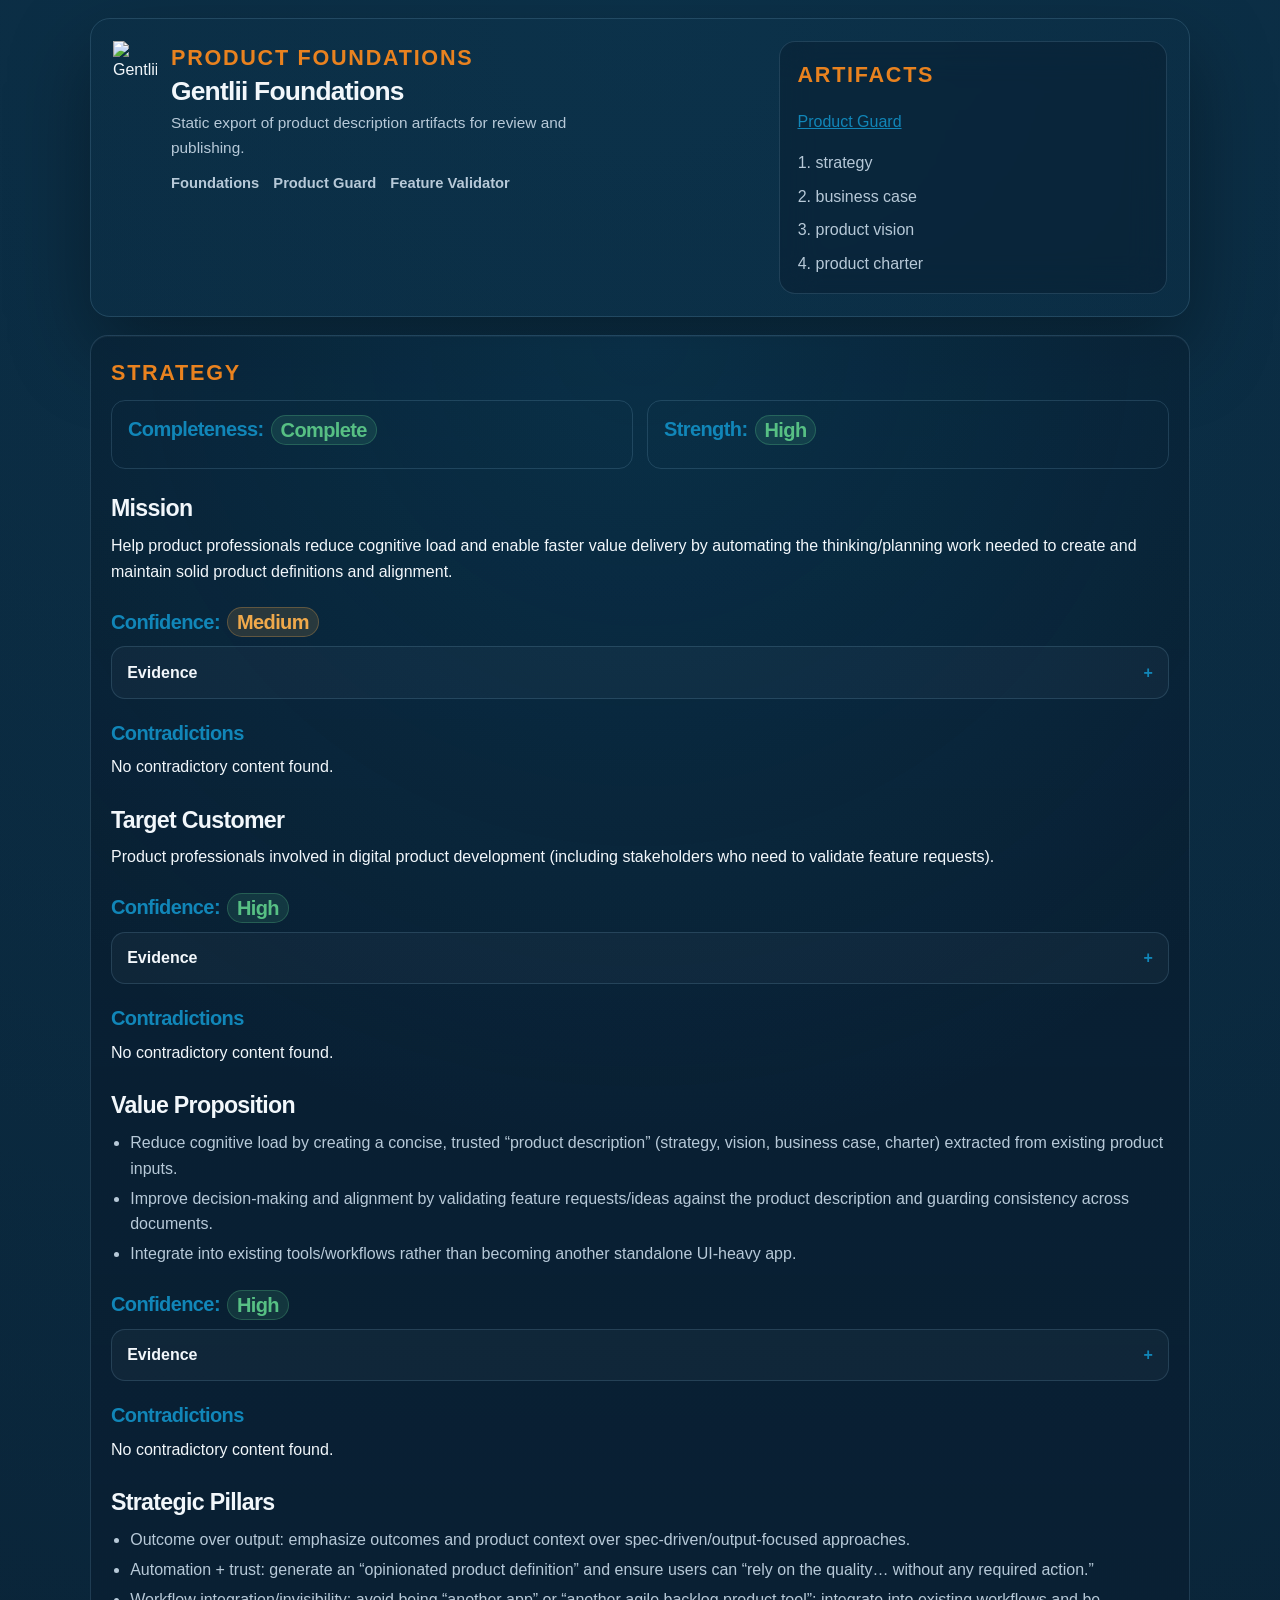
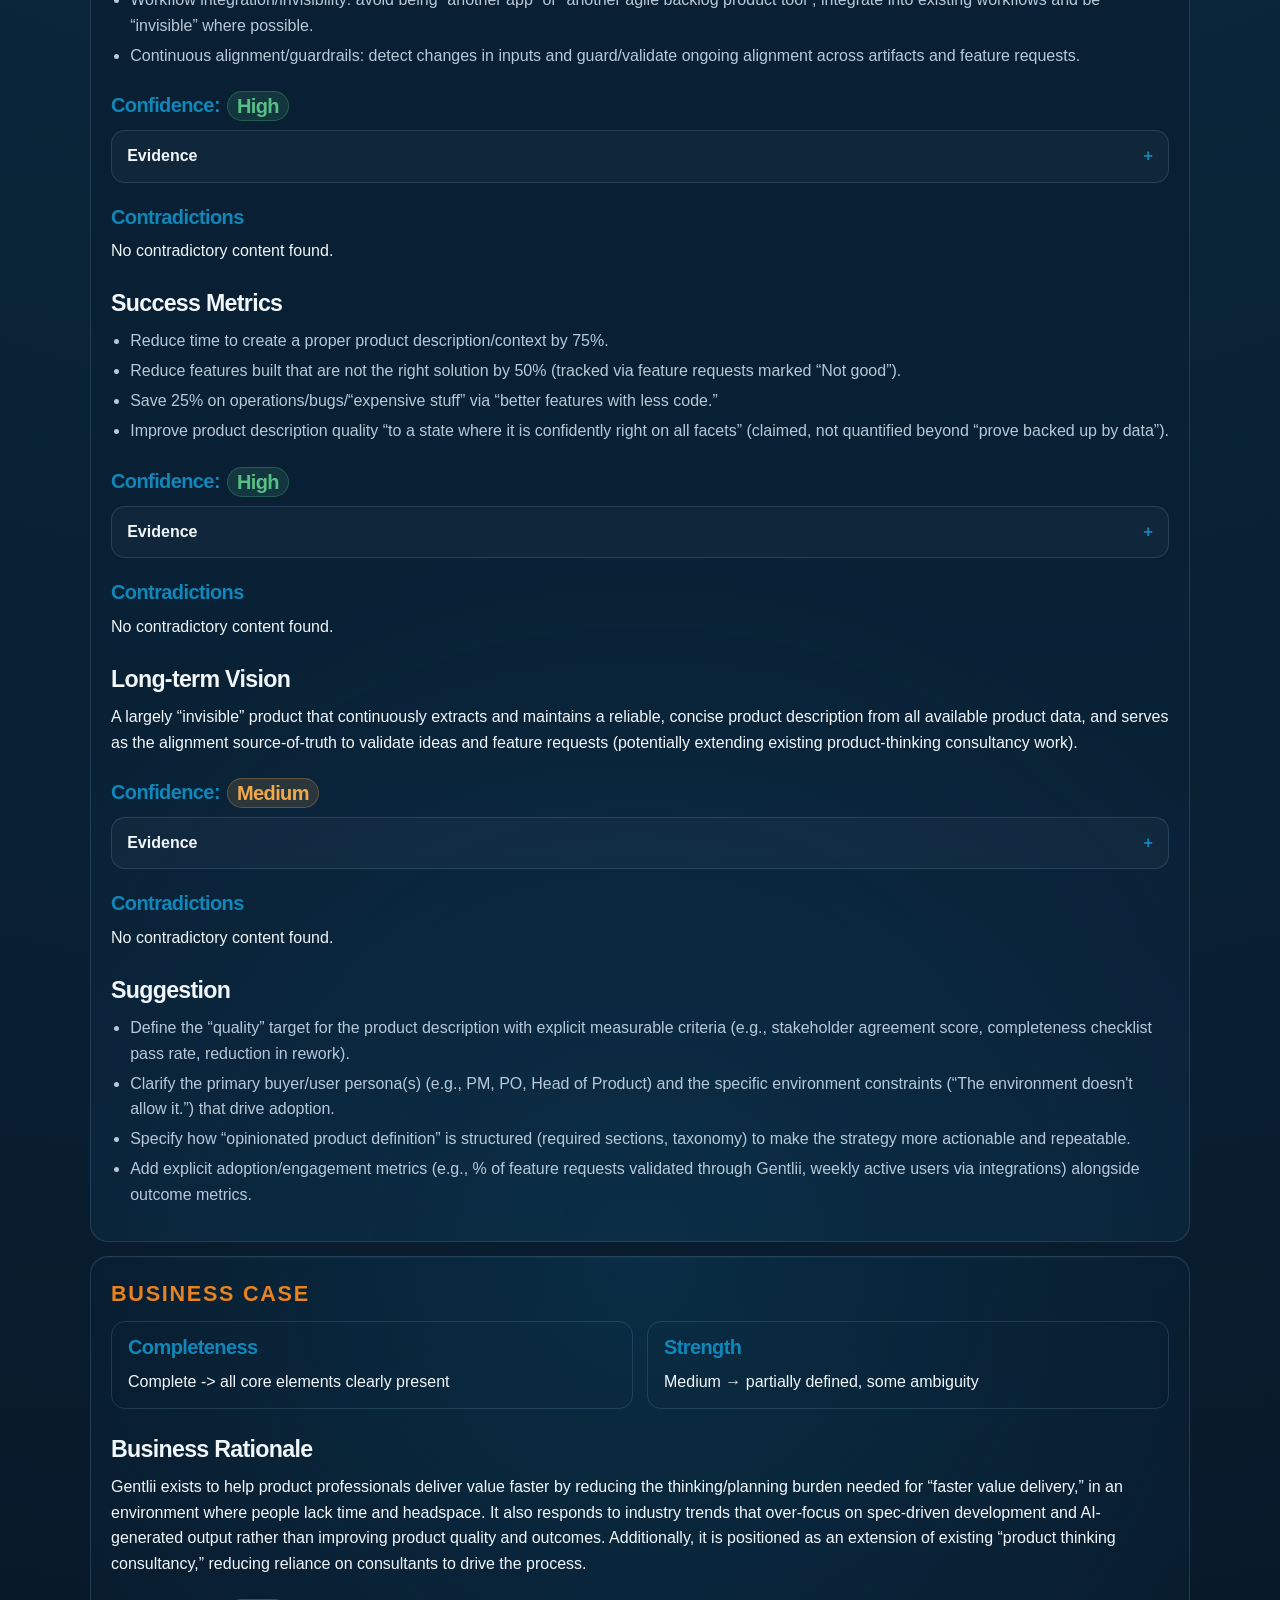
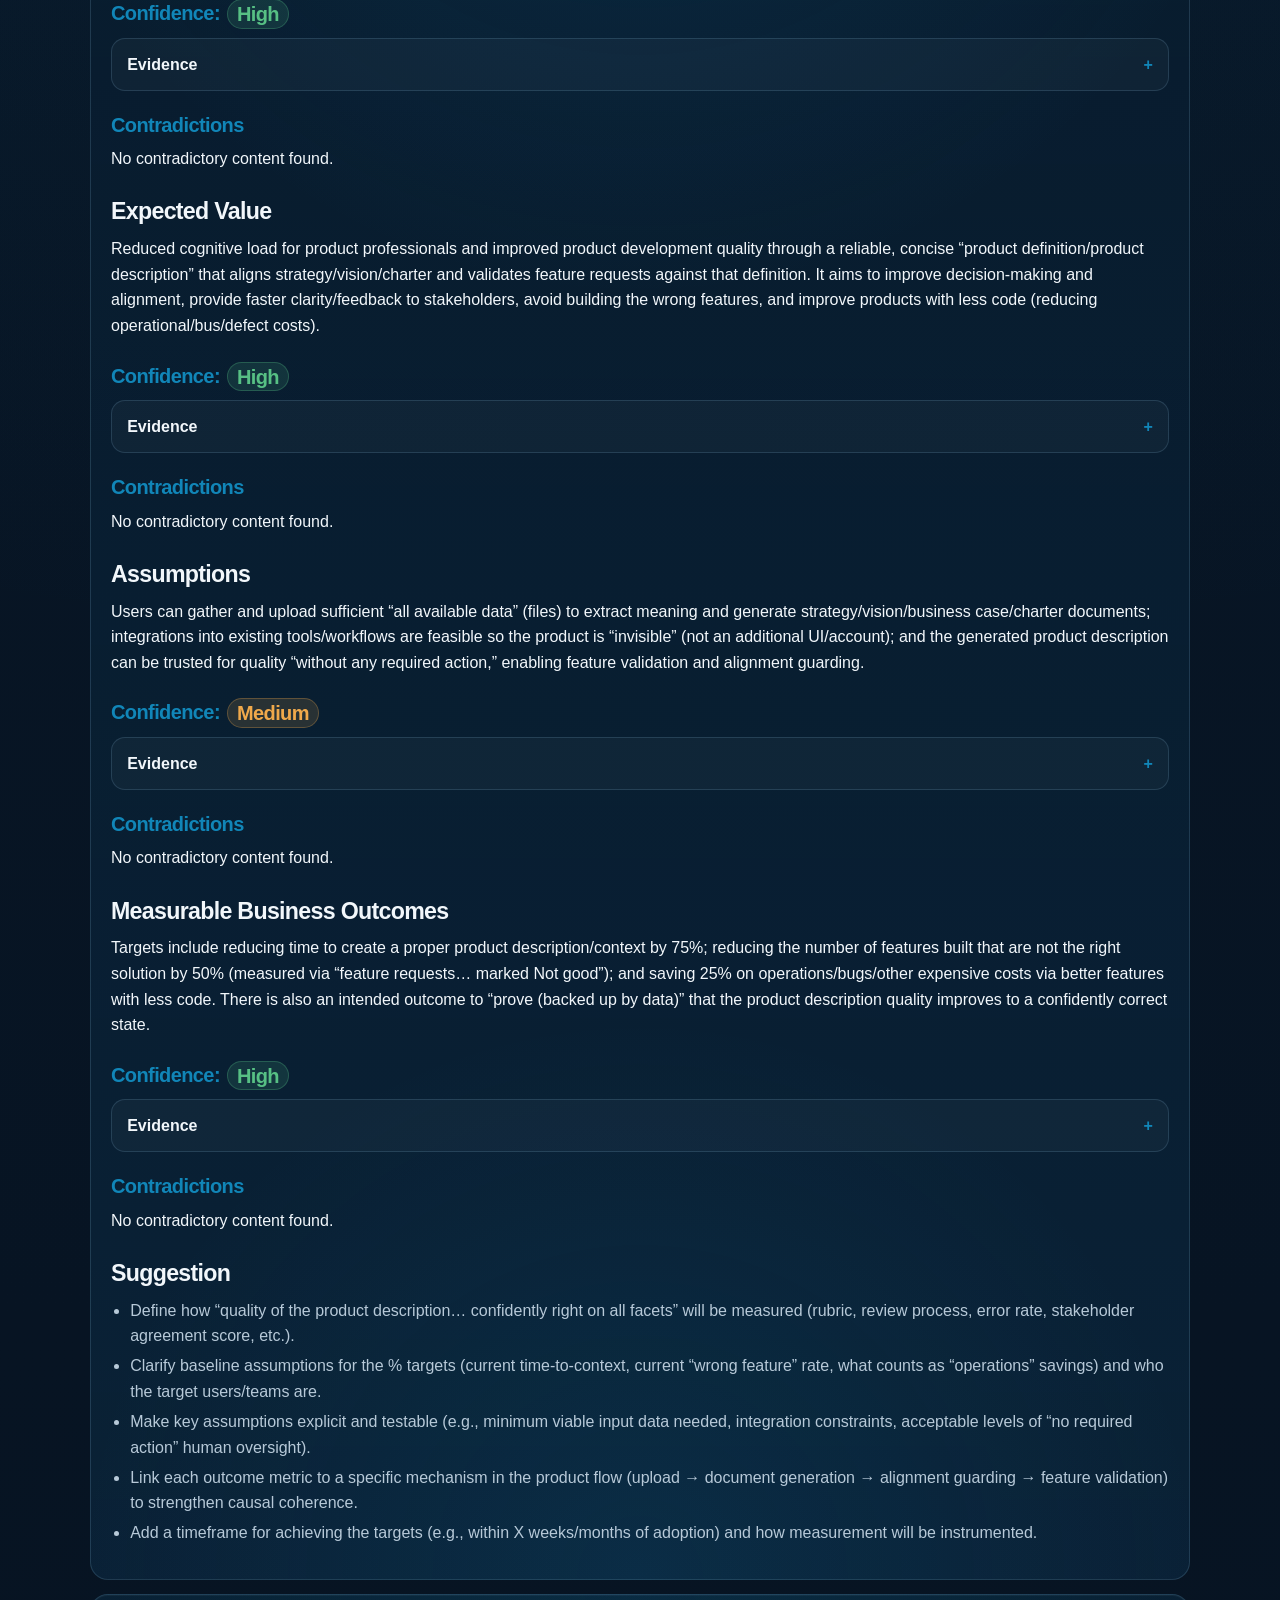
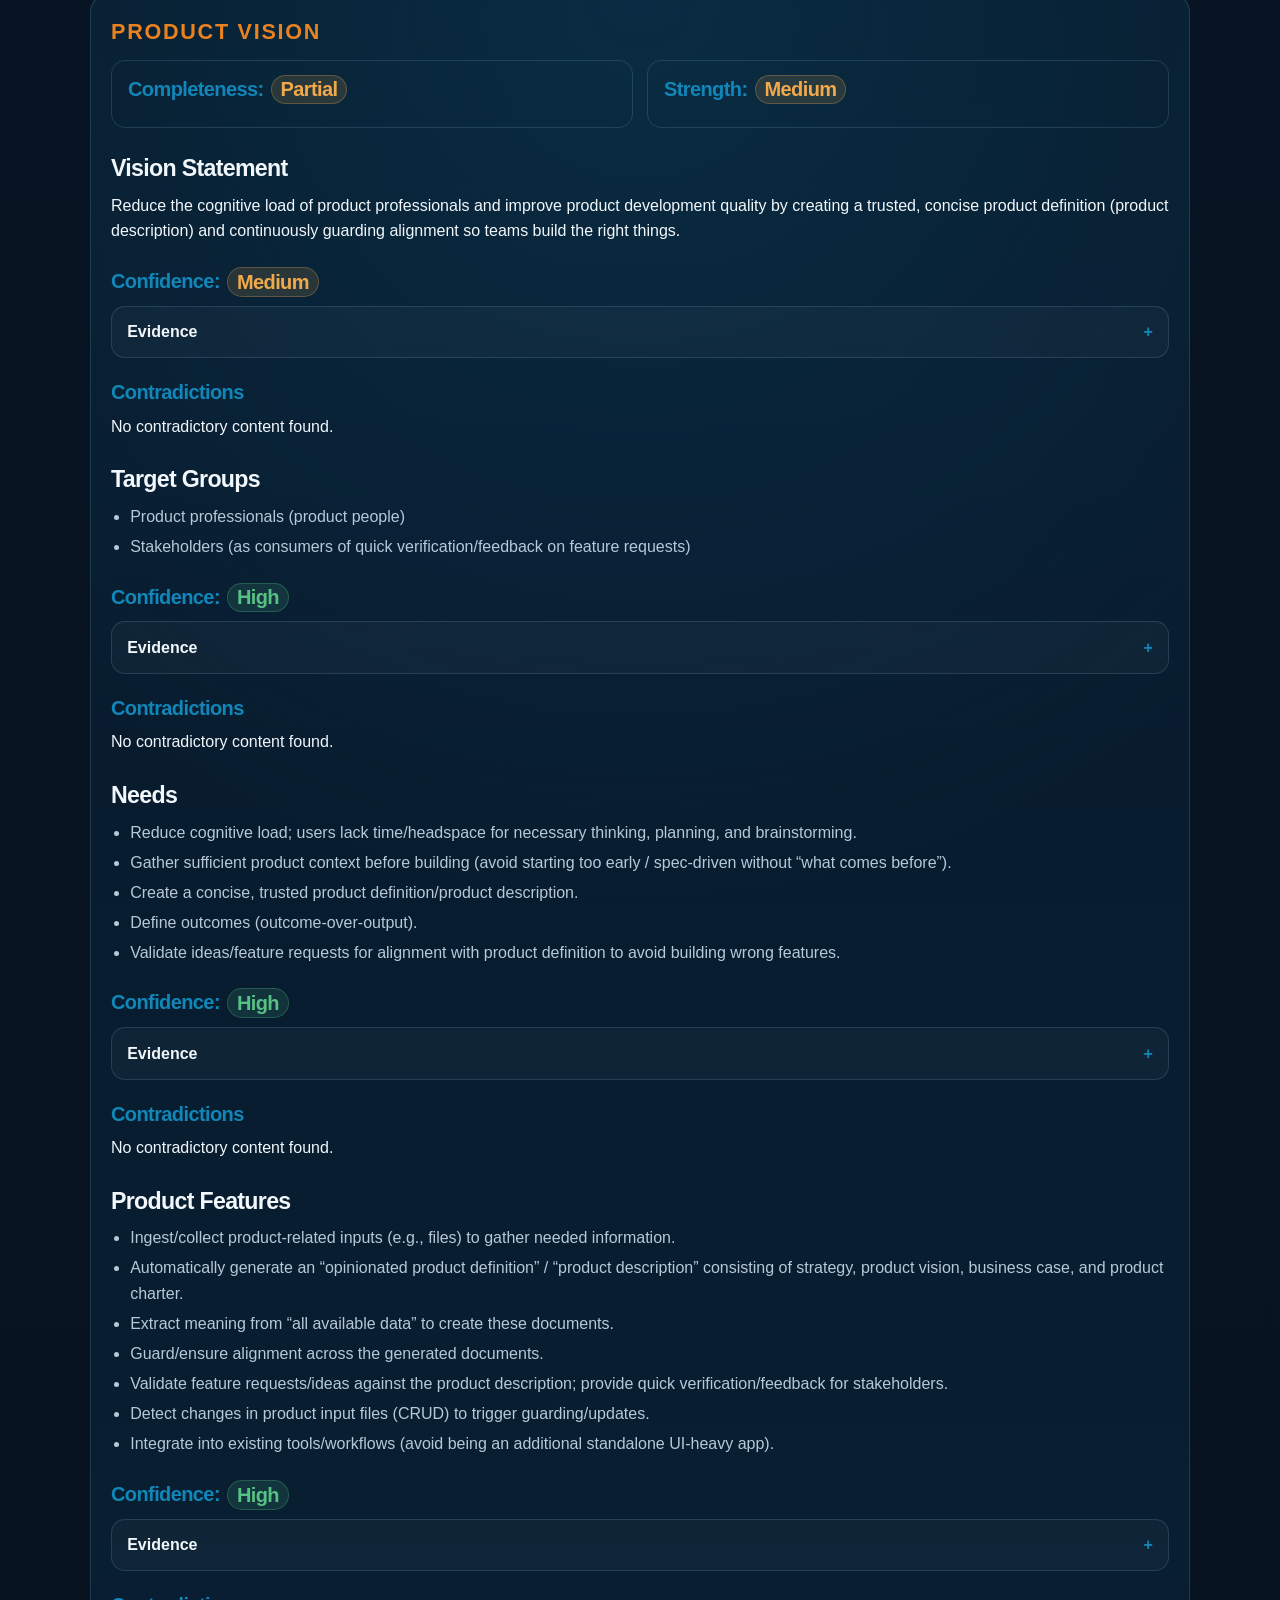
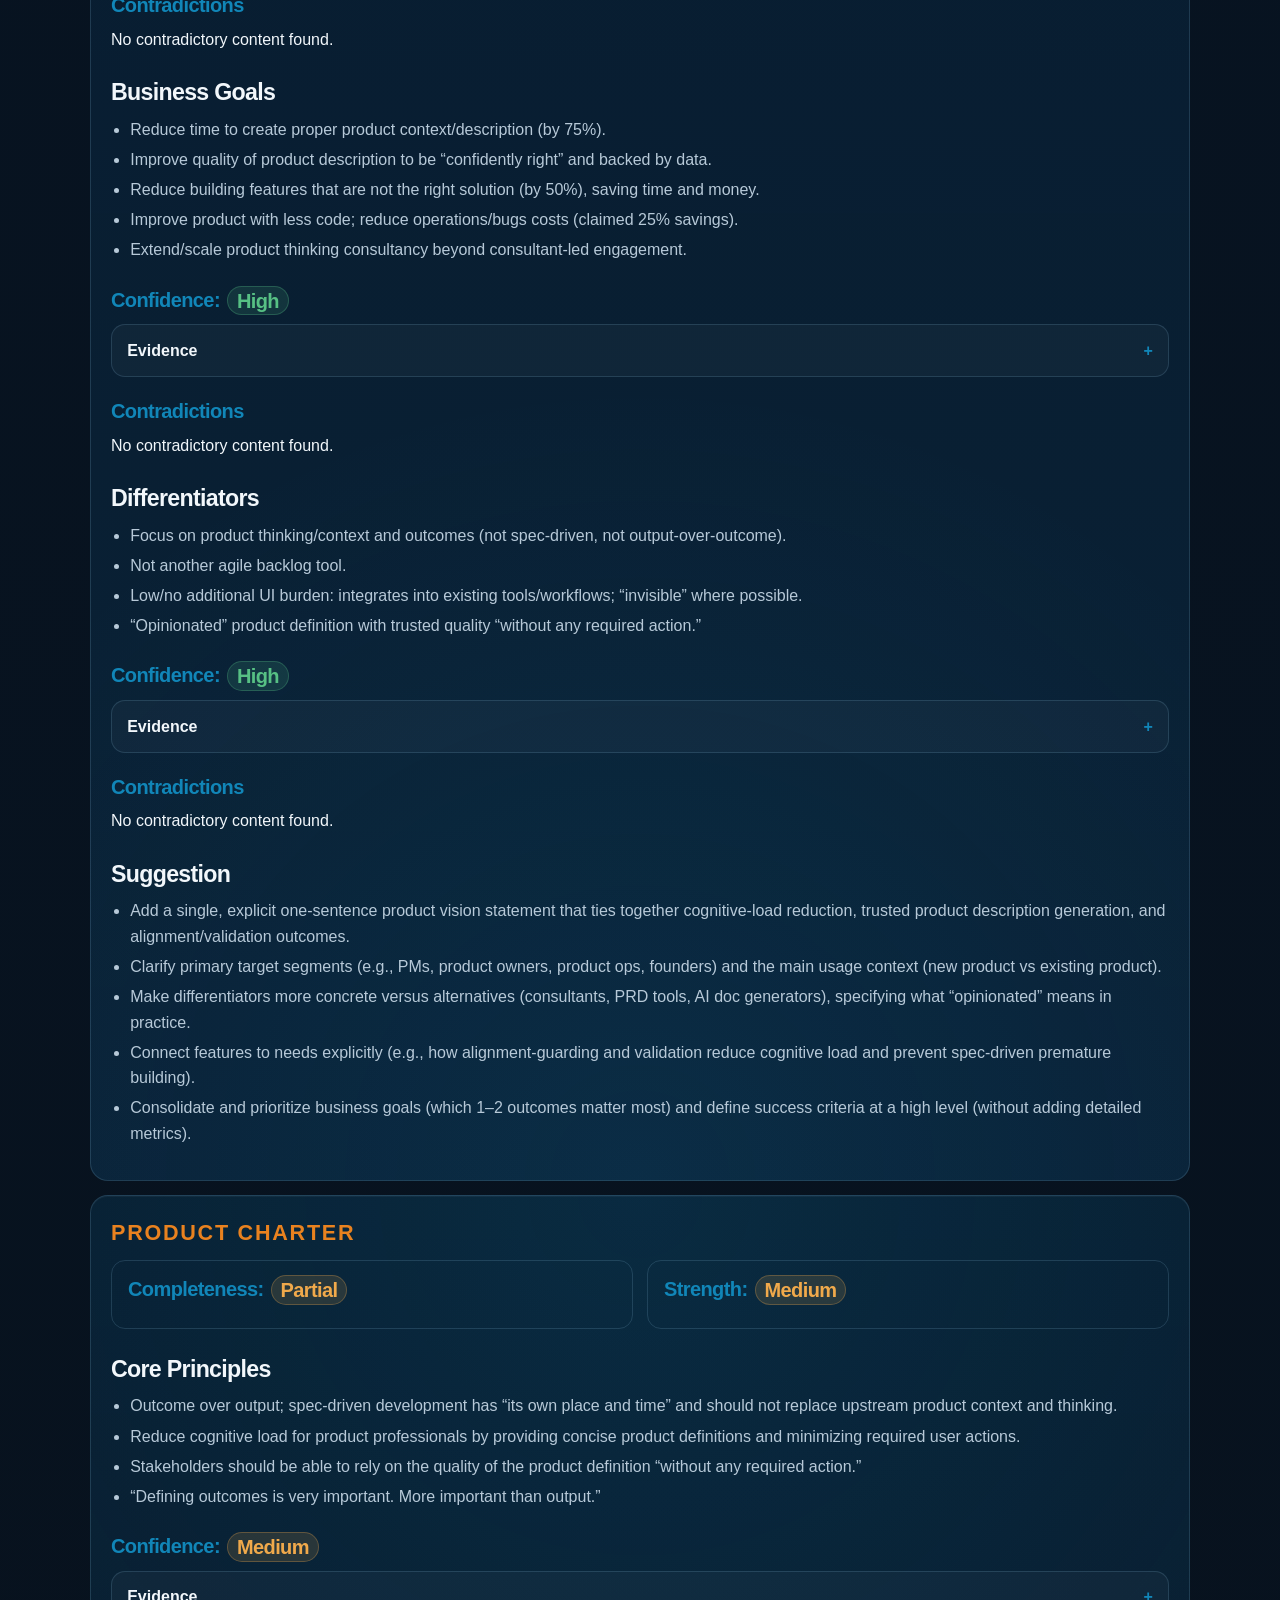
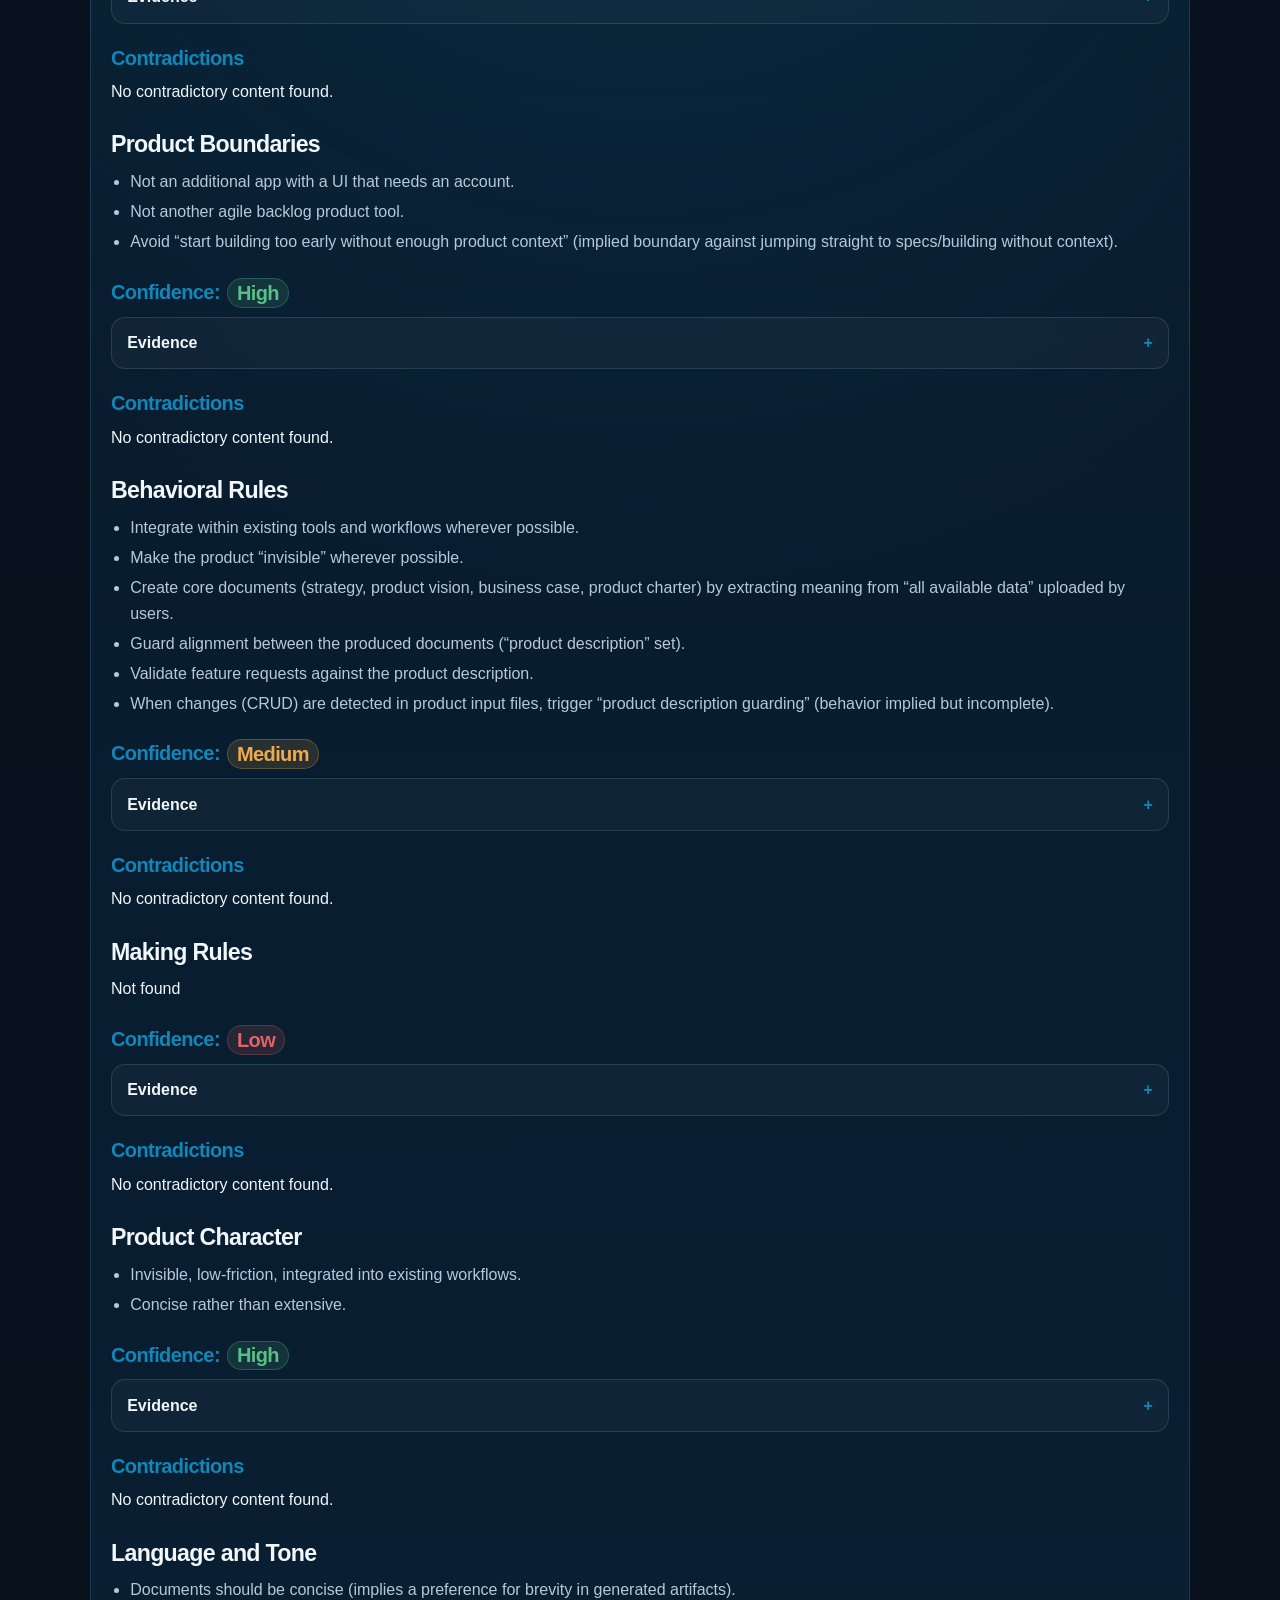
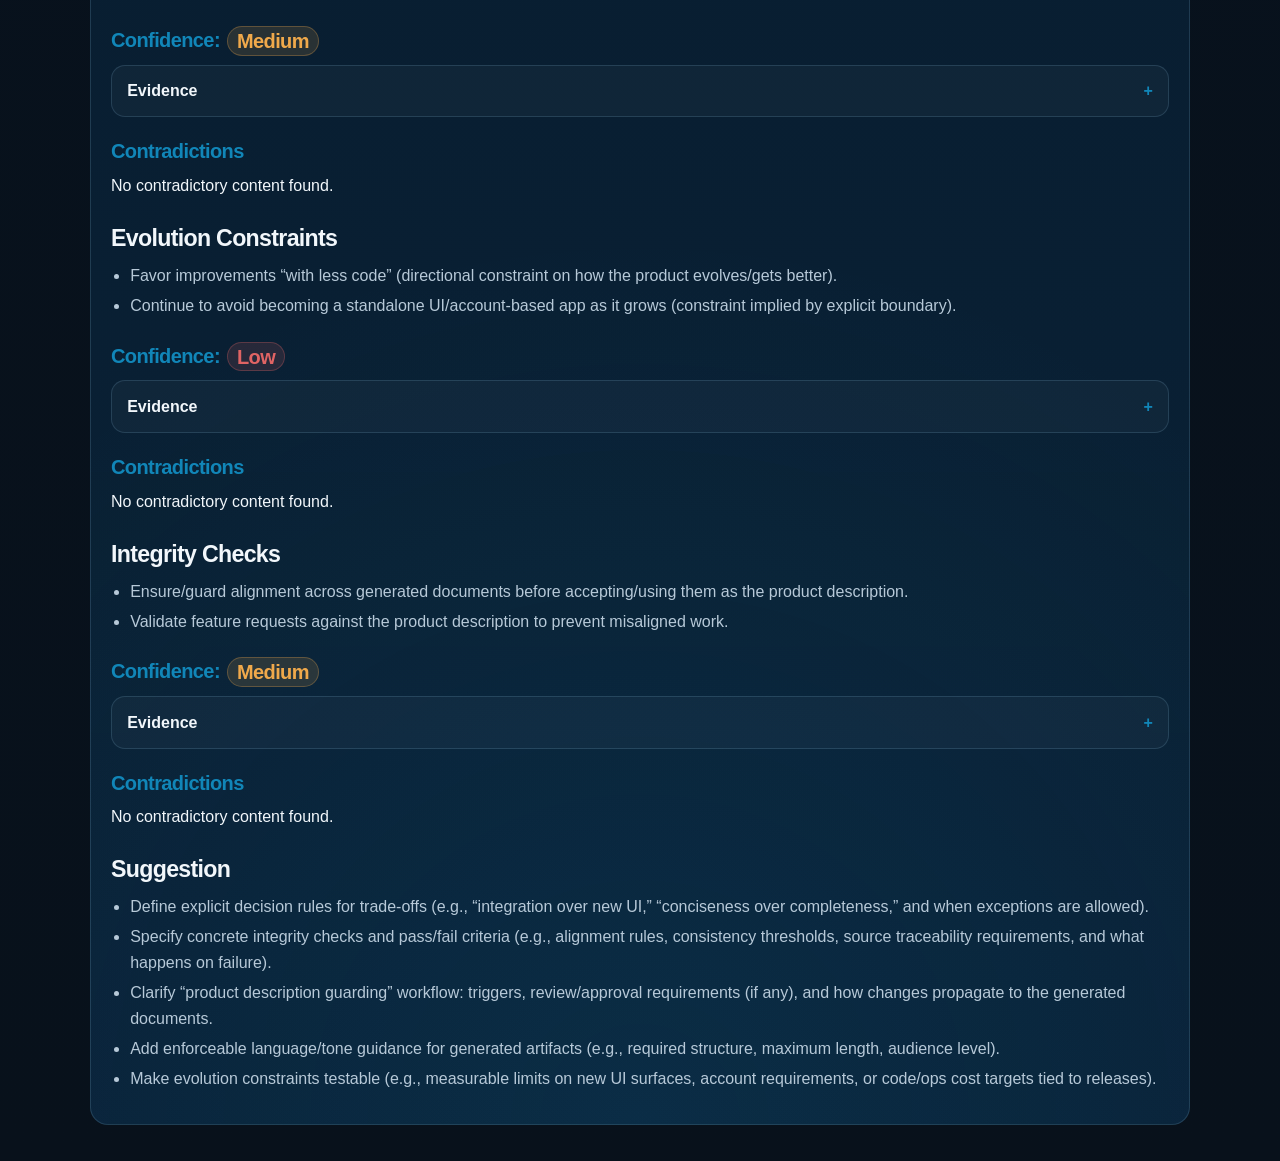
==== commit ed9df3d9: "Updated testfile" ====
--- a/product-definitions/product-description/index.html
+++ b/product-definitions/product-description/index.html
@@ -40,75 +40,75 @@
         <div class="doc-content">
           <div class="doc-dual-section-grid"><section class="doc-side-section"><h3 class="metric-heading">Completeness: <span class="metric-value metric-pill metric-high">Complete</span></h3></section><section class="doc-side-section"><h3 class="metric-heading">Strength: <span class="metric-value metric-pill metric-high">High</span></h3></section></div>
           <h2>Mission</h2>
-          <p>Help product professionals reduce cognitive load and deliver better product outcomes by creating and maintaining an opinionated, high-quality product definition (product description) that enables smarter planning and alignment.</p>
-          <h3 class="metric-heading">Confidence: <span class="metric-value metric-pill metric-high">High</span></h3>
-          <details class="evidence-accordion"><summary>Evidence</summary><div class="evidence-body"><p>“This product is about reducing cognitive load of product professionals.” / “We want to help product professionals by… providing help in gathering the needed information for solid product development… capture this in a opinionated product definition… making sure they can rely on the quality… providing a way… to check whether any idea aligns with the product definition”</p></div></details>
+          <p>Help product professionals reduce cognitive load and enable faster value delivery by automating the thinking/planning work needed to create and maintain solid product definitions and alignment.</p>
+          <h3 class="metric-heading">Confidence: <span class="metric-value metric-pill metric-medium">Medium</span></h3>
+          <details class="evidence-accordion"><summary>Evidence</summary><div class="evidence-body"><p>“This product is about reducing cognitive load of product professionals.”; “We want to help product professionals by… providing help in gathering the needed information for solid product development… making sure they can rely on the quality of this product definition… providing a way for them to check whether any idea aligns with the product definition”; “the agile promise of faster value delivery… requires much more thinking and planning… most people do not have the time nor the head space…”</p></div></details>
           <h3>Contradictions</h3>
           <p>No contradictory content found.</p>
           <h2>Target Customer</h2>
-          <p>Product professionals involved in digital product development (including those working with stakeholders and feature requests).</p>
-          <h3 class="metric-heading">Confidence: <span class="metric-value metric-pill metric-high">High</span></h3>
-          <details class="evidence-accordion"><summary>Evidence</summary><div class="evidence-body"><p>“Gentlii focusses on digital product development.” / “We want to help product professionals…” / “It will provide stakeholders a way to quickly verify a feature requests possibility.”</p></div></details>
+          <p>Product professionals involved in digital product development (including stakeholders who need to validate feature requests).</p>
+          <h3 class="metric-heading">Confidence: <span class="metric-value metric-pill metric-high">High</span></h3>
+          <details class="evidence-accordion"><summary>Evidence</summary><div class="evidence-body"><p>“Gentlii focusses on digital product development.”; “We want to help product professionals…”; “It will provide stakeholders a way to quickly verify a feature requests possibility.”</p></div></details>
           <h3>Contradictions</h3>
           <p>No contradictory content found.</p>
           <h2>Value Proposition</h2>
-          <p>Gentlii creates key product artifacts (strategy, product vision, business case, product charter) by extracting meaning from existing data/files, producing a concise “product description” that users can trust; it then guards alignment and validates feature requests against that product description—reducing time, waste, and misaligned building.</p>
-          <h3 class="metric-heading">Confidence: <span class="metric-value metric-pill metric-high">High</span></h3>
-          <details class="evidence-accordion"><summary>Evidence</summary><div class="evidence-body"><p>“The product will create strategic, product vision, product charter documents that are created by extracting the meaning from all available data.” / “The product will guard alignment between all mentioned output documents” / “The product will validate feature requests against the product description.” / “The users… need a very concise product definition.”</p></div></details>
+          <ul><li>Reduce cognitive load by creating a concise, trusted “product description” (strategy, vision, business case, charter) extracted from existing product inputs.</li><li>Improve decision-making and alignment by validating feature requests/ideas against the product description and guarding consistency across documents.</li><li>Integrate into existing tools/workflows rather than becoming another standalone UI-heavy app.</li></ul>
+          <h3 class="metric-heading">Confidence: <span class="metric-value metric-pill metric-high">High</span></h3>
+          <details class="evidence-accordion"><summary>Evidence</summary><div class="evidence-body"><p>“The users do not need very extensive descriptions but need a very concise product definition.”; “The product will create strategic, product vision, product charter documents… by extracting the meaning from all available data.”; “The product will guard alignment…”; “The product will validate feature requests against the product description.”; “Wherever possible the product should integrate within existing tools and workflows… not be an additional app…”</p></div></details>
           <h3>Contradictions</h3>
           <p>No contradictory content found.</p>
           <h2>Strategic Pillars</h2>
-          <ul><li>Reduce cognitive load by being “invisible”: integrate into existing tools/workflows; avoid being an additional UI-heavy app.</li><li>Opinionated, trustworthy product definition: create the “right” concise product definition and ensure users can rely on its quality “without any required action.”</li><li>Outcome-first product thinking: emphasize outcomes over output; avoid “spec-driven” and “start building too early without enough product context.”</li><li>Alignment and governance: continuously guard alignment across product artifacts and validate new feature requests against the product description.</li><li>Data-driven synthesis from existing materials: ingest/upload “all types of files” and extract meaning to generate the core documents.</li></ul>
-          <h3 class="metric-heading">Confidence: <span class="metric-value metric-pill metric-high">High</span></h3>
-          <details class="evidence-accordion"><summary>Evidence</summary><div class="evidence-body"><p>“Therefore it should not be an additional app with an UI that needs an account and so on.” / “Wherever possible the product should integrate within existing tools and workflows.” / “making sure they can rely on the quality… without any required action” / “Output over outcome while is must be the other way around.” / “start building too early without enough product context.” / “A user uploads all types of files… Gentlii will use different agent to create: Strategy, Product Vision, Business case, Product charter”</p></div></details>
+          <ul><li>Outcome over output: emphasize outcomes and product context over spec-driven/output-focused approaches.</li><li>Automation + trust: generate an “opinionated product definition” and ensure users can “rely on the quality… without any required action.”</li><li>Workflow integration/invisibility: avoid being “another app” or “another agile backlog product tool”; integrate into existing workflows and be “invisible” where possible.</li><li>Continuous alignment/guardrails: detect changes in inputs and guard/validate ongoing alignment across artifacts and feature requests.</li></ul>
+          <h3 class="metric-heading">Confidence: <span class="metric-value metric-pill metric-high">High</span></h3>
+          <details class="evidence-accordion"><summary>Evidence</summary><div class="evidence-body"><p>“Output over outcome… it must be the other way around.”; “Defining outcomes is very important. More important than output.”; “capture this in a opinionated product definition”; “rely on the quality… without any required action”; “Wherever possible the product should integrate within existing tools and workflows.”; “The product is not another agile backlog product tool.”; “Wherever we can make the product invisible we will do that.”; “If there is any change (crud) detected in product input files” (implies ongoing guarding)</p></div></details>
           <h3>Contradictions</h3>
           <p>No contradictory content found.</p>
           <h2>Success Metrics</h2>
-          <ul><li>Reduce time to create a proper product description/context by 75%.</li><li>Reduce the amount of features built that are not the right solution by 50% (tracked via feature requests marked “Not good”).</li><li>Save 25% of operations/bugs/“other expensive stuff” via “better features with less code.”</li><li>Improve product-description quality to a state where it is “confidently right on all facets” (claimed to be “backed up by data,” but no explicit measurement method defined).</li></ul>
-          <h3 class="metric-heading">Confidence: <span class="metric-value metric-pill metric-high">High</span></h3>
-          <details class="evidence-accordion"><summary>Evidence</summary><div class="evidence-body"><p>“Reduce the time to create a proper product description/context by 75%.” / “reduce the amount of features that will be build that are not the right solution by 50% (we can register how many feature requests are marked Not good)” / “Better features with less code save 25% op operations, bugs and other expensive stuff.” / “prove (bakced up by data) that the quality of the product description will improve…”</p></div></details>
+          <ul><li>Reduce time to create a proper product description/context by 75%.</li><li>Reduce features built that are not the right solution by 50% (tracked via feature requests marked “Not good”).</li><li>Save 25% on operations/bugs/“expensive stuff” via “better features with less code.”</li><li>Improve product description quality “to a state where it is confidently right on all facets” (claimed, not quantified beyond “prove backed up by data”).</li></ul>
+          <h3 class="metric-heading">Confidence: <span class="metric-value metric-pill metric-high">High</span></h3>
+          <details class="evidence-accordion"><summary>Evidence</summary><div class="evidence-body"><p>“Reduce the time to create a proper product description/context by 75%.”; “reduce the amount of features that will be build that are not the right solution by 50% (we can register how many feature requests are marked Not good)” ; “Better features with less code save 25% op operations, bugs and other expensive stuff.”; “It will prove (bakced up by data) that the quality… will improve…”</p></div></details>
           <h3>Contradictions</h3>
           <p>No contradictory content found.</p>
           <h2>Long-term Vision</h2>
-          <p>Become an extension of product-thinking consultancy by embedding product thinking into an automated (or low-effort) system that continuously creates and guards core product artifacts and alignment, while staying integrated/invisible within existing workflows.</p>
-          <h3 class="metric-heading">Confidence: <span class="metric-value metric-pill metric-medium">Medium</span></h3>
-          <details class="evidence-accordion"><summary>Evidence</summary><div class="evidence-body"><p>“Gentlii could be a extension of the product thinking consultancy work.” / “Wherever we can make the product invisible we will do that.” / “The product will guard alignment…”</p></div></details>
-          <h3>Contradictions</h3>
-          <p>No contradictory content found.</p>
-          <h2>Suggestion</h2>
-          <ul><li>Define how “quality of the product description” will be measured (e.g., rubric, stakeholder agreement rate, defect/decision reversal rate) to make that metric auditable.</li><li>Clarify the “existing tools and workflows” to integrate with (e.g., Jira, Confluence, Notion, Google Drive) and what “invisible” specifically means (plugin, API, slack bot, background service).</li><li>Specify governance behavior when misalignment is detected (e.g., alerts, required approvals, suggested edits) and who is accountable for resolution.</li><li>Add explicit outcome metrics tied to the “outcome over output” pillar (e.g., cycle time to validated learning, outcome attainment rate vs roadmap completion).</li></ul>
+          <p>A largely “invisible” product that continuously extracts and maintains a reliable, concise product description from all available product data, and serves as the alignment source-of-truth to validate ideas and feature requests (potentially extending existing product-thinking consultancy work).</p>
+          <h3 class="metric-heading">Confidence: <span class="metric-value metric-pill metric-medium">Medium</span></h3>
+          <details class="evidence-accordion"><summary>Evidence</summary><div class="evidence-body"><p>“Wherever we can make the product invisible we will do that.”; “created by extracting the meaning from all available data.”; “The product will guard alignment…”; “Gentlii could be a extension of the product thinking consultancy work.”</p></div></details>
+          <h3>Contradictions</h3>
+          <p>No contradictory content found.</p>
+          <h2>Suggestion</h2>
+          <ul><li>Define the “quality” target for the product description with explicit measurable criteria (e.g., stakeholder agreement score, completeness checklist pass rate, reduction in rework).</li><li>Clarify the primary buyer/user persona(s) (e.g., PM, PO, Head of Product) and the specific environment constraints (“The environment doesn&#x27;t allow it.”) that drive adoption.</li><li>Specify how “opinionated product definition” is structured (required sections, taxonomy) to make the strategy more actionable and repeatable.</li><li>Add explicit adoption/engagement metrics (e.g., % of feature requests validated through Gentlii, weekly active users via integrations) alongside outcome metrics.</li></ul>
         </div>
       </section>
       <section class="doc-card" id="business-case">
         <div class="panel-eyebrow">business case</div>
         <div class="doc-content">
-          <div class="doc-dual-section-grid"><section class="doc-side-section"><h3 class="metric-heading">Completeness: <span class="metric-value metric-pill metric-high">Complete</span></h3></section><section class="doc-side-section"><h3 class="metric-heading">Strength: <span class="metric-value metric-pill metric-medium">Medium</span></h3></section></div>
+          <div class="doc-dual-section-grid"><section class="doc-side-section"><h3>Completeness</h3><p>Complete -&gt; all core elements clearly present</p></section><section class="doc-side-section"><h3>Strength</h3><p>Medium → partially defined, some ambiguity</p></section></div>
           <h2>Business Rationale</h2>
-          <p>Agile methods alone (e.g., Scrum) are not delivering the promised faster value; faster value delivery requires additional thinking, planning, and smart choices, but product professionals lack time and “head space,” and their environment doesn’t support that work. Gentlii exists to reduce cognitive load and provide reliable, opinionated product definition and alignment support, and it can also extend existing “product thinking consultancy” work that is currently too dependent on the consultant driving the process.</p>
-          <h3 class="metric-heading">Confidence: <span class="metric-value metric-pill metric-high">High</span></h3>
-          <details class="evidence-accordion"><summary>Evidence</summary><div class="evidence-body"><p>“the agile promise of faster value delivery does not come from the processes like scrum”; “it requires much more thinking and planning and making smart choices”; “most people do not have the time nor the head space”; “The environment doesn&#x27;t allow it.”; “This product is about reducing cognitive load of product professionals.”; “Gentlii could be a extension of the product thinking consultancy work.”; “the whole concepts is to[o] much embedded in the consultant pulling the process.”</p></div></details>
+          <p>Gentlii exists to help product professionals deliver value faster by reducing the thinking/planning burden needed for “faster value delivery,” in an environment where people lack time and headspace. It also responds to industry trends that over-focus on spec-driven development and AI-generated output rather than improving product quality and outcomes. Additionally, it is positioned as an extension of existing “product thinking consultancy,” reducing reliance on consultants to drive the process.</p>
+          <h3 class="metric-heading">Confidence: <span class="metric-value metric-pill metric-high">High</span></h3>
+          <details class="evidence-accordion"><summary>Evidence</summary><div class="evidence-body"><p>“the agile promise of faster value delivery does not come from the processes like scrum”; “it requires much more thinking and planning”; “most people do not have the time nor the head space”; “One of the trends… focus is on spec-driven development… start building too early without enough product context”; “focus mainly on the amount of output AI can generate… not on how to improve the quality of the products”; “Gentlii could be a extension of the product thinking consultancy work… too much embedded in the consultant pulling the process.”</p></div></details>
           <h3>Contradictions</h3>
           <p>No contradictory content found.</p>
           <h2>Expected Value</h2>
-          <p>Reduced cognitive load and time savings for product professionals; improved quality and reliability of product definition/context; better alignment and decision support by validating ideas/feature requests against the product description; reduced waste from building the wrong features; improved product outcomes through “better features with less code,” lowering operational/bug-related costs. Also provides stakeholders clarity and quick feedback on feature request feasibility.</p>
-          <h3 class="metric-heading">Confidence: <span class="metric-value metric-pill metric-high">High</span></h3>
-          <details class="evidence-accordion"><summary>Evidence</summary><div class="evidence-body"><p>“reducing cognitive load of product professionals”; “help in gathering the needed information for solid product development”; “rely on the quality of this product definition without any required action”; “check whether any idea aligns with the product definition”; “validate feature requests against the product description”; “give clarity and quick feedback”; “reduce the amount of features that will be build that are not the right solution”; “Better features with less code save 25% op operations, bugs and other expensive stuff.”</p></div></details>
+          <p>Reduced cognitive load for product professionals and improved product development quality through a reliable, concise “product definition/product description” that aligns strategy/vision/charter and validates feature requests against that definition. It aims to improve decision-making and alignment, provide faster clarity/feedback to stakeholders, avoid building the wrong features, and improve products with less code (reducing operational/bus/defect costs).</p>
+          <h3 class="metric-heading">Confidence: <span class="metric-value metric-pill metric-high">High</span></h3>
+          <details class="evidence-accordion"><summary>Evidence</summary><div class="evidence-body"><p>“This product is about reducing cognitive load of product professionals”; “need a very concise product definition”; “The product will guard alignment”; “The product will validate feature requests against the product description”; “give clarity and quick feedback”; “reduce the amount of features that will be build that are not the right solution… time and money saved”; “Better features with less code save… op operations, bugs and other expensive stuff.”</p></div></details>
           <h3>Contradictions</h3>
           <p>No contradictory content found.</p>
           <h2>Assumptions</h2>
-          <p>Users can supply “all types of files” containing sufficient product/idea context, and Gentlii can “extract the meaning from all available data” to generate high-quality strategy/vision/charter (and related artifacts) that users can trust “without any required action.” Assumes integration into existing tools/workflows (to avoid becoming an additional UI/account burden) is feasible and will support adoption and cognitive-load reduction. Assumes “Not good” feature-request markings can be tracked to quantify prevented wrong builds.</p>
-          <h3 class="metric-heading">Confidence: <span class="metric-value metric-pill metric-medium">Medium</span></h3>
-          <details class="evidence-accordion"><summary>Evidence</summary><div class="evidence-body"><p>“A user uploads all types of files they can find that state something about the product or ideas for a product”; “created by extracting the meaning from all available data”; “rely on the quality of this product definition without any required action”; “Wherever possible the product should integrate within existing tools and workflows.”; “we can register how many feature requests are marked Not good”</p></div></details>
+          <p>Users can gather and upload sufficient “all available data” (files) to extract meaning and generate strategy/vision/business case/charter documents; integrations into existing tools/workflows are feasible so the product is “invisible” (not an additional UI/account); and the generated product description can be trusted for quality “without any required action,” enabling feature validation and alignment guarding.</p>
+          <h3 class="metric-heading">Confidence: <span class="metric-value metric-pill metric-medium">Medium</span></h3>
+          <details class="evidence-accordion"><summary>Evidence</summary><div class="evidence-body"><p>“A user uploads all types of files they can find that state something about the product”; “created by extracting the meaning from all available data”; “should integrate within existing tools and workflows”; “should not be an additional app with an UI that needs an account”; “making sure they can rely on the quality of this product definition without any required action”; “Wherever we can make the product invisible we will do that.”</p></div></details>
           <h3>Contradictions</h3>
           <p>No contradictory content found.</p>
           <h2>Measurable Business Outcomes</h2>
-          <ul><li>Reduce the time to create a proper product description/context by 75%.</li><li>Reduce the number of features built that are “not the right solution” by 50% (tracked via feature requests marked “Not good”).</li><li>Improve operational/bug/other expensive costs by 25% through “better features with less code.”</li><li>Quality improvement of the product description to a level that is “confidently right on all facets” (stated as data-backed, but no explicit metric/threshold defined).</li></ul>
-          <h3 class="metric-heading">Confidence: <span class="metric-value metric-pill metric-high">High</span></h3>
-          <details class="evidence-accordion"><summary>Evidence</summary><div class="evidence-body"><p>“Reduce the time to create a proper product description/context by 75%.”; “reduce the amount of features that will be build that are not the right solution by 50% (we can register how many feature requests are marked Not good)”; “Better features with less code save 25% op operations, bugs and other expensive stuff.”; “prove (bakced up by data) that the quality of the product description will improve to a state where it is confidently right on all facets.”</p></div></details>
-          <h3>Contradictions</h3>
-          <p>No contradictory content found.</p>
-          <h2>Suggestion</h2>
-          <ul><li>Define an explicit, measurable quality metric for “confidently right on all facets” (e.g., stakeholder approval rate, defect rate in requirements, rework %, alignment score).</li><li>Make key assumptions testable (e.g., minimum viable input set, data quality thresholds, integration points required to stay “invisible”).</li><li>Specify baseline and measurement approach for the 75% time reduction and 25% ops/bugs savings (what is measured, over what period, compared to what).</li><li>Clarify primary business beneficiary and value capture (e.g., consultancy extension revenue model vs end-user productivity savings) to strengthen the causal chain.</li><li>Add outcome/impact measures beyond feature rejection counts (e.g., lead time to decision, % roadmap items aligned to strategy, stakeholder satisfaction/clarity).</li></ul>
+          <p>Targets include reducing time to create a proper product description/context by 75%; reducing the number of features built that are not the right solution by 50% (measured via “feature requests… marked Not good”); and saving 25% on operations/bugs/other expensive costs via better features with less code. There is also an intended outcome to “prove (backed up by data)” that the product description quality improves to a confidently correct state.</p>
+          <h3 class="metric-heading">Confidence: <span class="metric-value metric-pill metric-high">High</span></h3>
+          <details class="evidence-accordion"><summary>Evidence</summary><div class="evidence-body"><p>“Reduce the time to create a proper product description/context by 75%”; “reduce the amount of features… not the right solution by 50% (we can register how many feature requests are marked Not good)”; “Better features with less code save 25% op operations, bugs and other expensive stuff”; “prove (bakced up by data) that the quality… will improve to a state where it is confidently right on all facets.”</p></div></details>
+          <h3>Contradictions</h3>
+          <p>No contradictory content found.</p>
+          <h2>Suggestion</h2>
+          <ul><li>Define how “quality of the product description… confidently right on all facets” will be measured (rubric, review process, error rate, stakeholder agreement score, etc.).</li><li>Clarify baseline assumptions for the % targets (current time-to-context, current “wrong feature” rate, what counts as “operations” savings) and who the target users/teams are.</li><li>Make key assumptions explicit and testable (e.g., minimum viable input data needed, integration constraints, acceptable levels of “no required action” human oversight).</li><li>Link each outcome metric to a specific mechanism in the product flow (upload → document generation → alignment guarding → feature validation) to strengthen causal coherence.</li><li>Add a timeframe for achieving the targets (e.g., within X weeks/months of adoption) and how measurement will be instrumented.</li></ul>
         </div>
       </section>
       <section class="doc-card" id="product-vision">
@@ -116,43 +116,43 @@
         <div class="doc-content">
           <div class="doc-dual-section-grid"><section class="doc-side-section"><h3 class="metric-heading">Completeness: <span class="metric-value metric-pill metric-medium">Partial</span></h3></section><section class="doc-side-section"><h3 class="metric-heading">Strength: <span class="metric-value metric-pill metric-medium">Medium</span></h3></section></div>
           <h2>Vision Statement</h2>
-          <p>Gentlii aims to reduce the cognitive load of product professionals and enable faster, higher-quality digital product development by creating a concise, trusted product definition from existing data and using it to maintain alignment and validate ideas.</p>
-          <h3 class="metric-heading">Confidence: <span class="metric-value metric-pill metric-medium">Medium</span></h3>
-          <details class="evidence-accordion"><summary>Evidence</summary><div class="evidence-body"><p>“This product is about reducing cognitive load of product professionals…”, “The product will create strategic, product vision, product charter documents… by extracting the meaning from all available data.”, “The product will guard alignment…”, “The problem is that the agile promise of faster value delivery… requires much more thinking and planning… most people do not have the time…”</p></div></details>
+          <p>Reduce the cognitive load of product professionals and improve product development quality by creating a trusted, concise product definition (product description) and continuously guarding alignment so teams build the right things.</p>
+          <h3 class="metric-heading">Confidence: <span class="metric-value metric-pill metric-medium">Medium</span></h3>
+          <details class="evidence-accordion"><summary>Evidence</summary><div class="evidence-body"><p>“This product is about reducing cognitive load of product professionals.” / “The product will create strategic, product vision, product charter documents…” / “The product will guard alignment…”</p></div></details>
           <h3>Contradictions</h3>
           <p>No contradictory content found.</p>
           <h2>Target Groups</h2>
-          <ul><li>Product professionals (especially those involved in digital product development)</li><li>Stakeholders who need to verify feature requests</li></ul>
-          <h3 class="metric-heading">Confidence: <span class="metric-value metric-pill metric-high">High</span></h3>
-          <details class="evidence-accordion"><summary>Evidence</summary><div class="evidence-body"><p>“Gentlii focusses on digital product development.”, “We want to help product professionals…”, “It will provide stakeholders a way to quickly verify a feature requests possibility.”</p></div></details>
+          <ul><li>Product professionals (product people)</li><li>Stakeholders (as consumers of quick verification/feedback on feature requests)</li></ul>
+          <h3 class="metric-heading">Confidence: <span class="metric-value metric-pill metric-high">High</span></h3>
+          <details class="evidence-accordion"><summary>Evidence</summary><div class="evidence-body"><p>“We want to help product professionals…” / “It will provide stakeholders a way to quickly verify a feature requests possibility.”</p></div></details>
           <h3>Contradictions</h3>
           <p>No contradictory content found.</p>
           <h2>Needs</h2>
-          <ul><li>Reduce cognitive load / “head space” required for product thinking and planning</li><li>Gather and synthesize needed product information into a solid product definition</li><li>Ensure trustworthy quality of the product definition without extra work</li><li>Keep ideas/feature requests aligned with the product definition (avoid building too early / without context)</li><li>Emphasize outcomes over output (better product quality vs more AI output)</li></ul>
-          <h3 class="metric-heading">Confidence: <span class="metric-value metric-pill metric-high">High</span></h3>
-          <details class="evidence-accordion"><summary>Evidence</summary><div class="evidence-body"><p>“reducing cognitive load…”, “most people do not have the time nor the head space…”, “providing help in gathering the needed information…”, “rely on the quality… without any required action”, “check whether any idea aligns…”, “start building too early without enough product context”, “Output over outcome… it must be the other way around.”</p></div></details>
+          <ul><li>Reduce cognitive load; users lack time/headspace for necessary thinking, planning, and brainstorming.</li><li>Gather sufficient product context before building (avoid starting too early / spec-driven without “what comes before”).</li><li>Create a concise, trusted product definition/product description.</li><li>Define outcomes (outcome-over-output).</li><li>Validate ideas/feature requests for alignment with product definition to avoid building wrong features.</li></ul>
+          <h3 class="metric-heading">Confidence: <span class="metric-value metric-pill metric-high">High</span></h3>
+          <details class="evidence-accordion"><summary>Evidence</summary><div class="evidence-body"><p>“reducing cognitive load…” / “most people do not have the time nor the head space…” / “start building too early without enough product context.” / “need a very concise product definition… trust that.” / “Defining outcomes is very important. More important than output.” / “validate feature requests against the product description.”</p></div></details>
           <h3>Contradictions</h3>
           <p>No contradictory content found.</p>
           <h2>Product Features</h2>
-          <ul><li>Ingest/collect product-related inputs (e.g., uploading files; monitoring changes to inputs)</li><li>Automatically extract meaning from available data to generate core product artifacts (strategy, product vision, business case, product charter)</li><li>Produce an “opinionated,” concise product definition/product description</li><li>Guard consistency/alignment across the generated product documents</li><li>Validate feature requests/ideas against the product description and provide quick feedback to stakeholders</li><li>Integrate into existing tools and workflows (avoid being a standalone app)</li></ul>
-          <h3 class="metric-heading">Confidence: <span class="metric-value metric-pill metric-high">High</span></h3>
-          <details class="evidence-accordion"><summary>Evidence</summary><div class="evidence-body"><p>“A user uploads all types of files…”, “If there is any change (crud) detected in product input files”, “create: Strategy, Product Vision, Business case, Product charter”, “opinionated product definition”, “very concise product definition”, “guard alignment between all mentioned output documents”, “validate feature requests against the product description”, “integrate within existing tools and workflows… not be an additional app”</p></div></details>
+          <ul><li>Ingest/collect product-related inputs (e.g., files) to gather needed information.</li><li>Automatically generate an “opinionated product definition” / “product description” consisting of strategy, product vision, business case, and product charter.</li><li>Extract meaning from “all available data” to create these documents.</li><li>Guard/ensure alignment across the generated documents.</li><li>Validate feature requests/ideas against the product description; provide quick verification/feedback for stakeholders.</li><li>Detect changes in product input files (CRUD) to trigger guarding/updates.</li><li>Integrate into existing tools/workflows (avoid being an additional standalone UI-heavy app).</li></ul>
+          <h3 class="metric-heading">Confidence: <span class="metric-value metric-pill metric-high">High</span></h3>
+          <details class="evidence-accordion"><summary>Evidence</summary><div class="evidence-body"><p>“providing help in gathering the needed information… opinionated product definition.” / “A user uploads all types of files…” / “create: Strategy, Product Vision, Business case, Product charter… called the `product description`” / “extracting the meaning from all available data.” / “guard alignment…” / “validate feature requests against the product description.” / “If there is any change (crud) detected in product input files” / “integrate within existing tools and workflows… not be an additional app…”</p></div></details>
           <h3>Contradictions</h3>
           <p>No contradictory content found.</p>
           <h2>Business Goals</h2>
-          <ul><li>Reduce time to create proper product description/context (target: 75%)</li><li>Improve quality of product description to be “confidently right” (backed by data)</li><li>Reduce wrong-solution features built (target: 50%), saving time and money</li><li>Improve product with less code and reduce operations/bugs costs (target: 25%)</li><li>Extend/scale product thinking consultancy beyond consultant-led engagement</li></ul>
-          <h3 class="metric-heading">Confidence: <span class="metric-value metric-pill metric-high">High</span></h3>
-          <details class="evidence-accordion"><summary>Evidence</summary><div class="evidence-body"><p>“Reduce the time… by 75%.”, “prove (backed up by data) that the quality… will improve…”, “reduce the amount of features… by 50%… time and money saved.”, “Better features with less code save 25% op operations, bugs…”, “Gentlii could be a extension of the product thinking consultancy work.”</p></div></details>
+          <ul><li>Reduce time to create proper product context/description (by 75%).</li><li>Improve quality of product description to be “confidently right” and backed by data.</li><li>Reduce building features that are not the right solution (by 50%), saving time and money.</li><li>Improve product with less code; reduce operations/bugs costs (claimed 25% savings).</li><li>Extend/scale product thinking consultancy beyond consultant-led engagement.</li></ul>
+          <h3 class="metric-heading">Confidence: <span class="metric-value metric-pill metric-high">High</span></h3>
+          <details class="evidence-accordion"><summary>Evidence</summary><div class="evidence-body"><p>“Reduce the time to create a proper product description/context by 75%.” / “prove (backed up by data) that the quality… will improve…” / “reduce the amount of features that will be build… by 50%… time and money saved.” / “Better features with less code save 25%…” / “Gentlii could be a extension of the product thinking consultancy work.”</p></div></details>
           <h3>Contradictions</h3>
           <p>No contradictory content found.</p>
           <h2>Differentiators</h2>
-          <ul><li>Focus on reducing cognitive load and being “invisible” (not another UI-heavy app; integrates into existing workflows)</li><li>Outcome/quality-first vs industry trend of output/spec-driven building too early without context</li><li>Produces a trusted product definition “without any required action” from users</li><li>Opinionated product definition and alignment-guarding across multiple product artifacts</li></ul>
-          <h3 class="metric-heading">Confidence: <span class="metric-value metric-pill metric-medium">Medium</span></h3>
-          <details class="evidence-accordion"><summary>Evidence</summary><div class="evidence-body"><p>“should not be an additional app with an UI…”, “Wherever we can make the product invisible…”, “Output over outcome…”, “start building too early without enough product context”, “rely on the quality… without any required action”, “opinionated product definition”, “guard alignment…”</p></div></details>
-          <h3>Contradictions</h3>
-          <p>No contradictory content found.</p>
-          <h2>Suggestion</h2>
-          <ul><li>Add a single, explicit one-sentence vision statement (future state + who + why) to remove ambiguity.</li><li>Clarify primary vs secondary target users (e.g., product managers vs product ops vs discovery teams; how stakeholders interact).</li><li>Define what “quality… confidently right on all facets” means (key quality dimensions and acceptance criteria).</li><li>Specify differentiation versus adjacent tools (e.g., PRD generators, backlog tools, knowledge management, product ops platforms) using explicit comparisons.</li><li>Tighten the alignment loop description (what happens when a feature request is “Not good,” who decides, and how feedback is delivered) without adding UI detail.</li></ul>
+          <ul><li>Focus on product thinking/context and outcomes (not spec-driven, not output-over-outcome).</li><li>Not another agile backlog tool.</li><li>Low/no additional UI burden: integrates into existing tools/workflows; “invisible” where possible.</li><li>“Opinionated” product definition with trusted quality “without any required action.”</li></ul>
+          <h3 class="metric-heading">Confidence: <span class="metric-value metric-pill metric-high">High</span></h3>
+          <details class="evidence-accordion"><summary>Evidence</summary><div class="evidence-body"><p>“focus is on spec-driven… start building too early without enough product context.” / “Output over outcome…” / “The product is not another agile backlog product tool.” / “should integrate within existing tools and workflows.” / “Wherever we can make the product invisible…” / “rely on the quality… without any required action” / “opinionated product definition.”</p></div></details>
+          <h3>Contradictions</h3>
+          <p>No contradictory content found.</p>
+          <h2>Suggestion</h2>
+          <ul><li>Add a single, explicit one-sentence product vision statement that ties together cognitive-load reduction, trusted product description generation, and alignment/validation outcomes.</li><li>Clarify primary target segments (e.g., PMs, product owners, product ops, founders) and the main usage context (new product vs existing product).</li><li>Make differentiators more concrete versus alternatives (consultants, PRD tools, AI doc generators), specifying what “opinionated” means in practice.</li><li>Connect features to needs explicitly (e.g., how alignment-guarding and validation reduce cognitive load and prevent spec-driven premature building).</li><li>Consolidate and prioritize business goals (which 1–2 outcomes matter most) and define success criteria at a high level (without adding detailed metrics).</li></ul>
         </div>
       </section>
       <section class="doc-card" id="product-charter">
@@ -160,55 +160,55 @@
         <div class="doc-content">
           <div class="doc-dual-section-grid"><section class="doc-side-section"><h3 class="metric-heading">Completeness: <span class="metric-value metric-pill metric-medium">Partial</span></h3></section><section class="doc-side-section"><h3 class="metric-heading">Strength: <span class="metric-value metric-pill metric-medium">Medium</span></h3></section></div>
           <h2>Core Principles</h2>
-          <ul><li>Prioritize reducing the cognitive load of product professionals.</li><li>Prefer outcome over output; defining outcomes is “very important” and “more important than output.”</li><li>Ensure the product definition is concise (users do not need extensive descriptions) and reliable without requiring user action.</li></ul>
-          <h3 class="metric-heading">Confidence: <span class="metric-value metric-pill metric-high">High</span></h3>
-          <details class="evidence-accordion"><summary>Evidence</summary><div class="evidence-body"><p>“This product is about reducing cognitive load of product professionals.” / “Defining outcomes is very important. More important than output.” / “The users do not need very extensive descriptions but need a very concise product definition.” / “making sure they can rely on the quality of this product definition without any required action”</p></div></details>
+          <ul><li>Outcome over output; spec-driven development has “its own place and time” and should not replace upstream product context and thinking.</li><li>Reduce cognitive load for product professionals by providing concise product definitions and minimizing required user actions.</li><li>Stakeholders should be able to rely on the quality of the product definition “without any required action.”</li><li>“Defining outcomes is very important. More important than output.”</li></ul>
+          <h3 class="metric-heading">Confidence: <span class="metric-value metric-pill metric-medium">Medium</span></h3>
+          <details class="evidence-accordion"><summary>Evidence</summary><div class="evidence-body"><p>“reducing cognitive load of product professionals”; “The users do not need very extensive descriptions but need a very concise product definition.”; “making sure they can rely on the quality of this product definition without any required action”; “Output over outcome while is must be the other way around.”; “Defining outcomes is very important. More important than output.”; “Spec driven is a great tool but has its own place and time.”</p></div></details>
           <h3>Contradictions</h3>
           <p>No contradictory content found.</p>
           <h2>Product Boundaries</h2>
-          <ul><li>Not an additional app with a UI that requires an account.</li><li>Not another agile backlog product tool.</li><li>Should be “invisible” where possible and integrate into existing tools/workflows.</li></ul>
-          <h3 class="metric-heading">Confidence: <span class="metric-value metric-pill metric-high">High</span></h3>
-          <details class="evidence-accordion"><summary>Evidence</summary><div class="evidence-body"><p>“Therefore it should not be an additional app with an UI that needs an account and so on.” / “The product is not another agile backlog product tool.” / “Wherever possible the product should integrate within existing tools and workflows.” / “Wherever we can make the product invisible we will do that.”</p></div></details>
+          <ul><li>Not an additional app with a UI that needs an account.</li><li>Not another agile backlog product tool.</li><li>Avoid “start building too early without enough product context” (implied boundary against jumping straight to specs/building without context).</li></ul>
+          <h3 class="metric-heading">Confidence: <span class="metric-value metric-pill metric-high">High</span></h3>
+          <details class="evidence-accordion"><summary>Evidence</summary><div class="evidence-body"><p>“it should not be an additional app with an UI that needs an account and so on.”; “The product is not another agile backlog product tool.”; “start building too early without enough product context.”</p></div></details>
           <h3>Contradictions</h3>
           <p>No contradictory content found.</p>
           <h2>Behavioral Rules</h2>
-          <ul><li>Extract meaning from all available data to generate strategic/vision/charter artifacts (as part of a “product description” set).</li><li>Guard alignment between the produced documents (“output documents”).</li><li>Validate feature requests against the product description.</li><li>Detect changes (CRUD) in product input files and trigger guarding behavior (implied continuation).</li></ul>
-          <h3 class="metric-heading">Confidence: <span class="metric-value metric-pill metric-medium">Medium</span></h3>
-          <details class="evidence-accordion"><summary>Evidence</summary><div class="evidence-body"><p>“The product will create strategic, product vision, product charter documents that are created by extracting the meaning from all available data.” / “The product will guard alignment between all mentioned output documents” / “The product will validate feature requests against the product description.” / “If there is any change (crud) detected in product input files”</p></div></details>
+          <ul><li>Integrate within existing tools and workflows wherever possible.</li><li>Make the product “invisible” wherever possible.</li><li>Create core documents (strategy, product vision, business case, product charter) by extracting meaning from “all available data” uploaded by users.</li><li>Guard alignment between the produced documents (“product description” set).</li><li>Validate feature requests against the product description.</li><li>When changes (CRUD) are detected in product input files, trigger “product description guarding” (behavior implied but incomplete).</li></ul>
+          <h3 class="metric-heading">Confidence: <span class="metric-value metric-pill metric-medium">Medium</span></h3>
+          <details class="evidence-accordion"><summary>Evidence</summary><div class="evidence-body"><p>“Wherever possible the product should integrate within existing tools and workflows.”; “Wherever we can make the product invisible we will do that.”; “created by extracting the meaning from all available data.”; “A user uploads all types of files…”; “The product will guard alignment between all mentioned output documents”; “The product will validate feature requests against the product description.”; “If there is any change (crud) detected in product input files”</p></div></details>
           <h3>Contradictions</h3>
           <p>No contradictory content found.</p>
           <h2>Making Rules</h2>
-          <ul><li>Prefer outcome over output when making trade-offs (implied decision priority).</li><li>Rely on an “opinionated product definition” as the basis for alignment checks.</li></ul>
-          <h3 class="metric-heading">Confidence: <span class="metric-value metric-pill metric-medium">Medium</span></h3>
-          <details class="evidence-accordion"><summary>Evidence</summary><div class="evidence-body"><p>“Defining outcomes is very important. More important than output.” / “We will capture this in a opinionated product definition.” / “providing a way for them to check whether any idea aligns with the product definition”</p></div></details>
+          <p>Not found</p>
+          <h3 class="metric-heading">Confidence: <span class="metric-value metric-pill metric-low">Low</span></h3>
+          <details class="evidence-accordion"><summary>Evidence</summary><div class="evidence-body"><p>No supporting evidence found</p></div></details>
           <h3>Contradictions</h3>
           <p>No contradictory content found.</p>
           <h2>Product Character</h2>
-          <ul><li>Should feel low-friction and “invisible,” embedded in existing workflows.</li><li>Should provide concise outputs and “quick feedback”/clarity for stakeholders.</li></ul>
-          <h3 class="metric-heading">Confidence: <span class="metric-value metric-pill metric-medium">Medium</span></h3>
-          <details class="evidence-accordion"><summary>Evidence</summary><div class="evidence-body"><p>“Wherever possible the product should integrate within existing tools and workflows.” / “Wherever we can make the product invisible we will do that.” / “need a very concise product definition.” / “give clarity and quick feedback.”</p></div></details>
+          <ul><li>Invisible, low-friction, integrated into existing workflows.</li><li>Concise rather than extensive.</li></ul>
+          <h3 class="metric-heading">Confidence: <span class="metric-value metric-pill metric-high">High</span></h3>
+          <details class="evidence-accordion"><summary>Evidence</summary><div class="evidence-body"><p>“Wherever we can make the product invisible we will do that.”; “integrate within existing tools and workflows.”; “very concise product definition.”</p></div></details>
           <h3>Contradictions</h3>
           <p>No contradictory content found.</p>
           <h2>Language and Tone</h2>
-          <ul><li>Outputs should be concise rather than extensive.</li></ul>
+          <ul><li>Documents should be concise (implies a preference for brevity in generated artifacts).</li></ul>
           <h3 class="metric-heading">Confidence: <span class="metric-value metric-pill metric-medium">Medium</span></h3>
           <details class="evidence-accordion"><summary>Evidence</summary><div class="evidence-body"><p>“The users do not need very extensive descriptions but need a very concise product definition.”</p></div></details>
           <h3>Contradictions</h3>
           <p>No contradictory content found.</p>
           <h2>Evolution Constraints</h2>
-          <ul><li>Grow via integrations within existing tools/workflows rather than becoming a standalone UI/account-based app.</li></ul>
+          <ul><li>Favor improvements “with less code” (directional constraint on how the product evolves/gets better).</li><li>Continue to avoid becoming a standalone UI/account-based app as it grows (constraint implied by explicit boundary).</li></ul>
           <h3 class="metric-heading">Confidence: <span class="metric-value metric-pill metric-low">Low</span></h3>
-          <details class="evidence-accordion"><summary>Evidence</summary><div class="evidence-body"><p>“Wherever possible the product should integrate within existing tools and workflows.” / “it should not be an additional app with an UI that needs an account”</p></div></details>
+          <details class="evidence-accordion"><summary>Evidence</summary><div class="evidence-body"><p>“It will improve the product with less code. Better features with less code…”; “should not be an additional app with an UI that needs an account…”</p></div></details>
           <h3>Contradictions</h3>
           <p>No contradictory content found.</p>
           <h2>Integrity Checks</h2>
-          <ul><li>Enforce alignment by validating ideas/feature requests against the product description.</li><li>Guard alignment across the generated documents; detect changes in input files (implying re-check/regeneration).</li></ul>
-          <h3 class="metric-heading">Confidence: <span class="metric-value metric-pill metric-medium">Medium</span></h3>
-          <details class="evidence-accordion"><summary>Evidence</summary><div class="evidence-body"><p>“providing a way for them to check whether any idea aligns with the product definition” / “The product will guard alignment between all mentioned output documents” / “The product will validate feature requests against the product description.” / “If there is any change (crud) detected in product input files”</p></div></details>
-          <h3>Contradictions</h3>
-          <p>No contradictory content found.</p>
-          <h2>Suggestion</h2>
-          <ul><li>Define explicit decision rules for trade-offs (e.g., what wins when “concise” conflicts with completeness, or when data is missing/low quality).</li><li>Specify concrete integrity checks and acceptance criteria (e.g., required sections for the product charter, confidence thresholds, traceability to sources).</li><li>Add explicit evolution constraints beyond “no standalone UI/account” (e.g., permitted integration surfaces, supported tools, data retention limits).</li><li>Document tone guidelines for generated artifacts (e.g., voice, level of assertiveness, formatting conventions) beyond “concise.”</li><li>Clarify the “change detected (CRUD)” guarding flow (what actions occur: regenerate, diff, alert, require approval, block feature validation until updated).</li></ul>
+          <ul><li>Ensure/guard alignment across generated documents before accepting/using them as the product description.</li><li>Validate feature requests against the product description to prevent misaligned work.</li></ul>
+          <h3 class="metric-heading">Confidence: <span class="metric-value metric-pill metric-medium">Medium</span></h3>
+          <details class="evidence-accordion"><summary>Evidence</summary><div class="evidence-body"><p>“The product will guard alignment between all mentioned output documents”; “The product will validate feature requests against the product description.”</p></div></details>
+          <h3>Contradictions</h3>
+          <p>No contradictory content found.</p>
+          <h2>Suggestion</h2>
+          <ul><li>Define explicit decision rules for trade-offs (e.g., “integration over new UI,” “conciseness over completeness,” and when exceptions are allowed).</li><li>Specify concrete integrity checks and pass/fail criteria (e.g., alignment rules, consistency thresholds, source traceability requirements, and what happens on failure).</li><li>Clarify “product description guarding” workflow: triggers, review/approval requirements (if any), and how changes propagate to the generated documents.</li><li>Add enforceable language/tone guidance for generated artifacts (e.g., required structure, maximum length, audience level).</li><li>Make evolution constraints testable (e.g., measurable limits on new UI surfaces, account requirements, or code/ops cost targets tied to releases).</li></ul>
         </div>
       </section>
     </main>
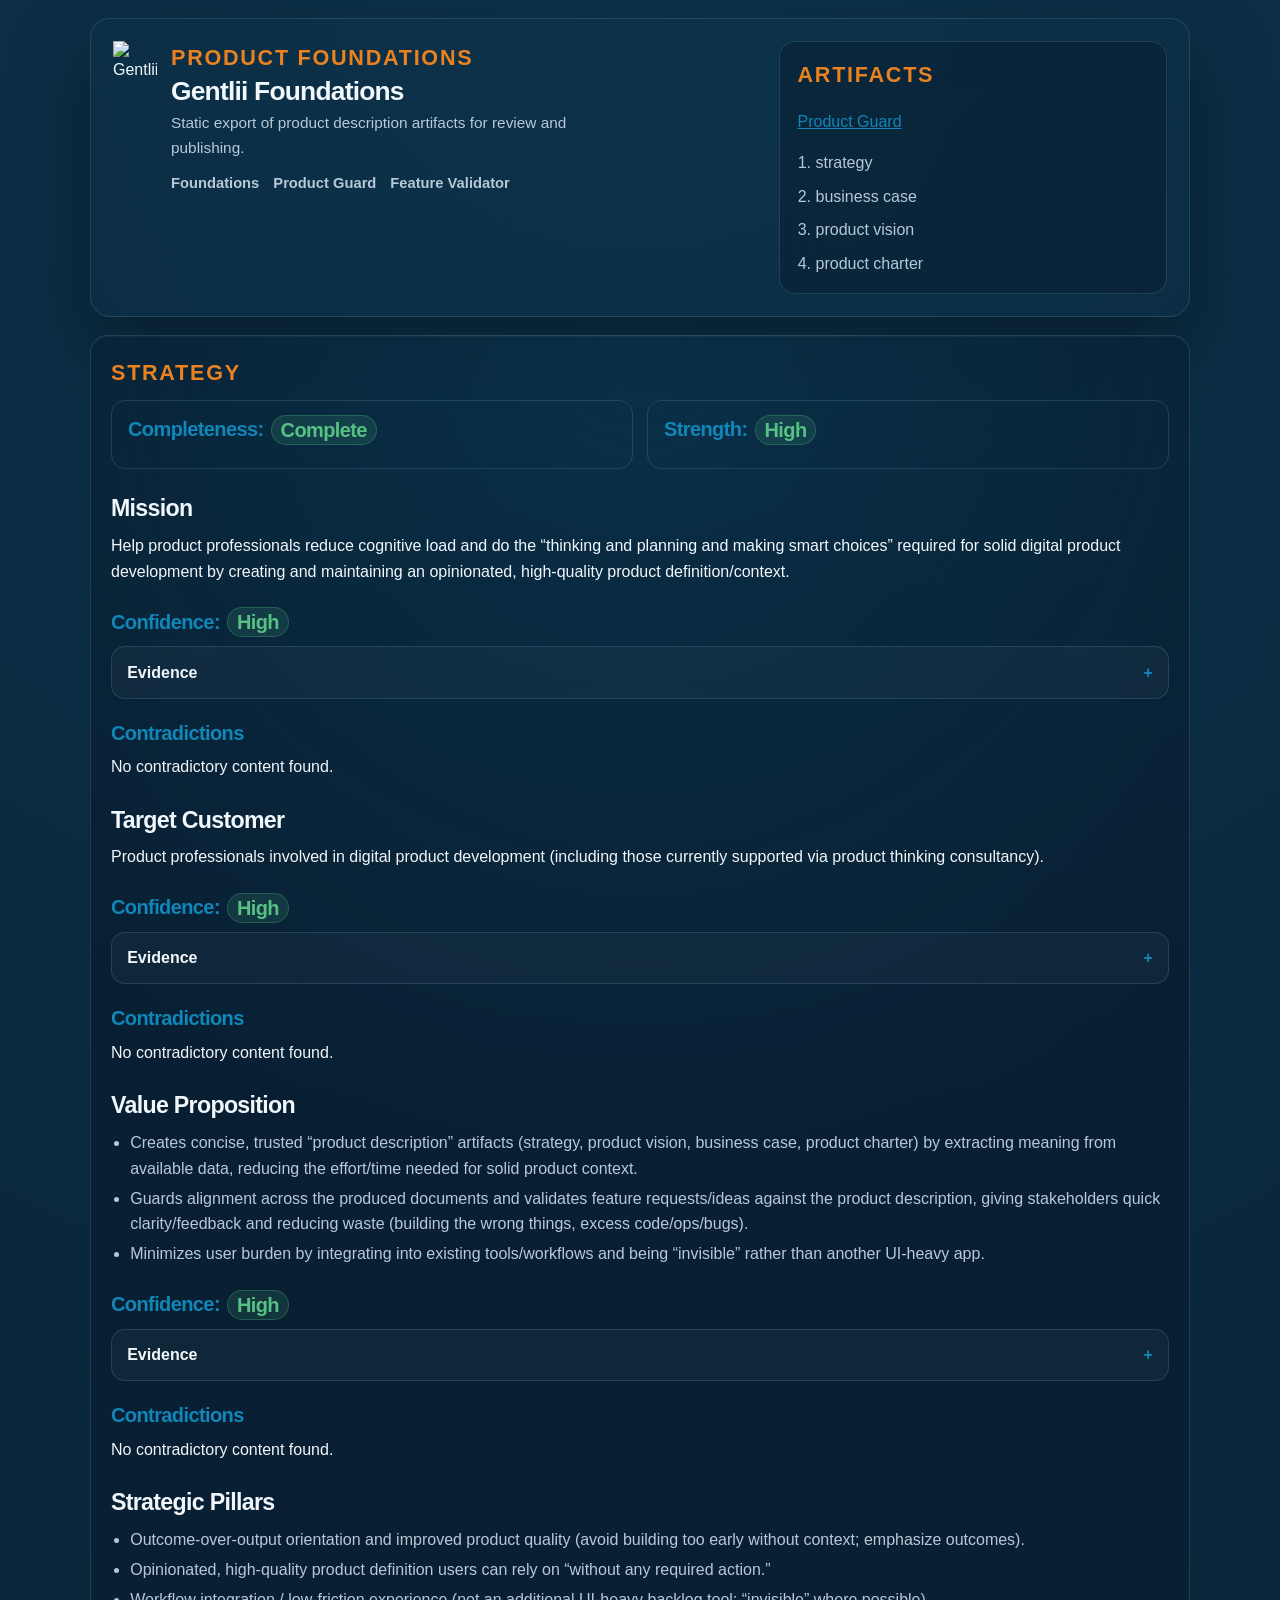
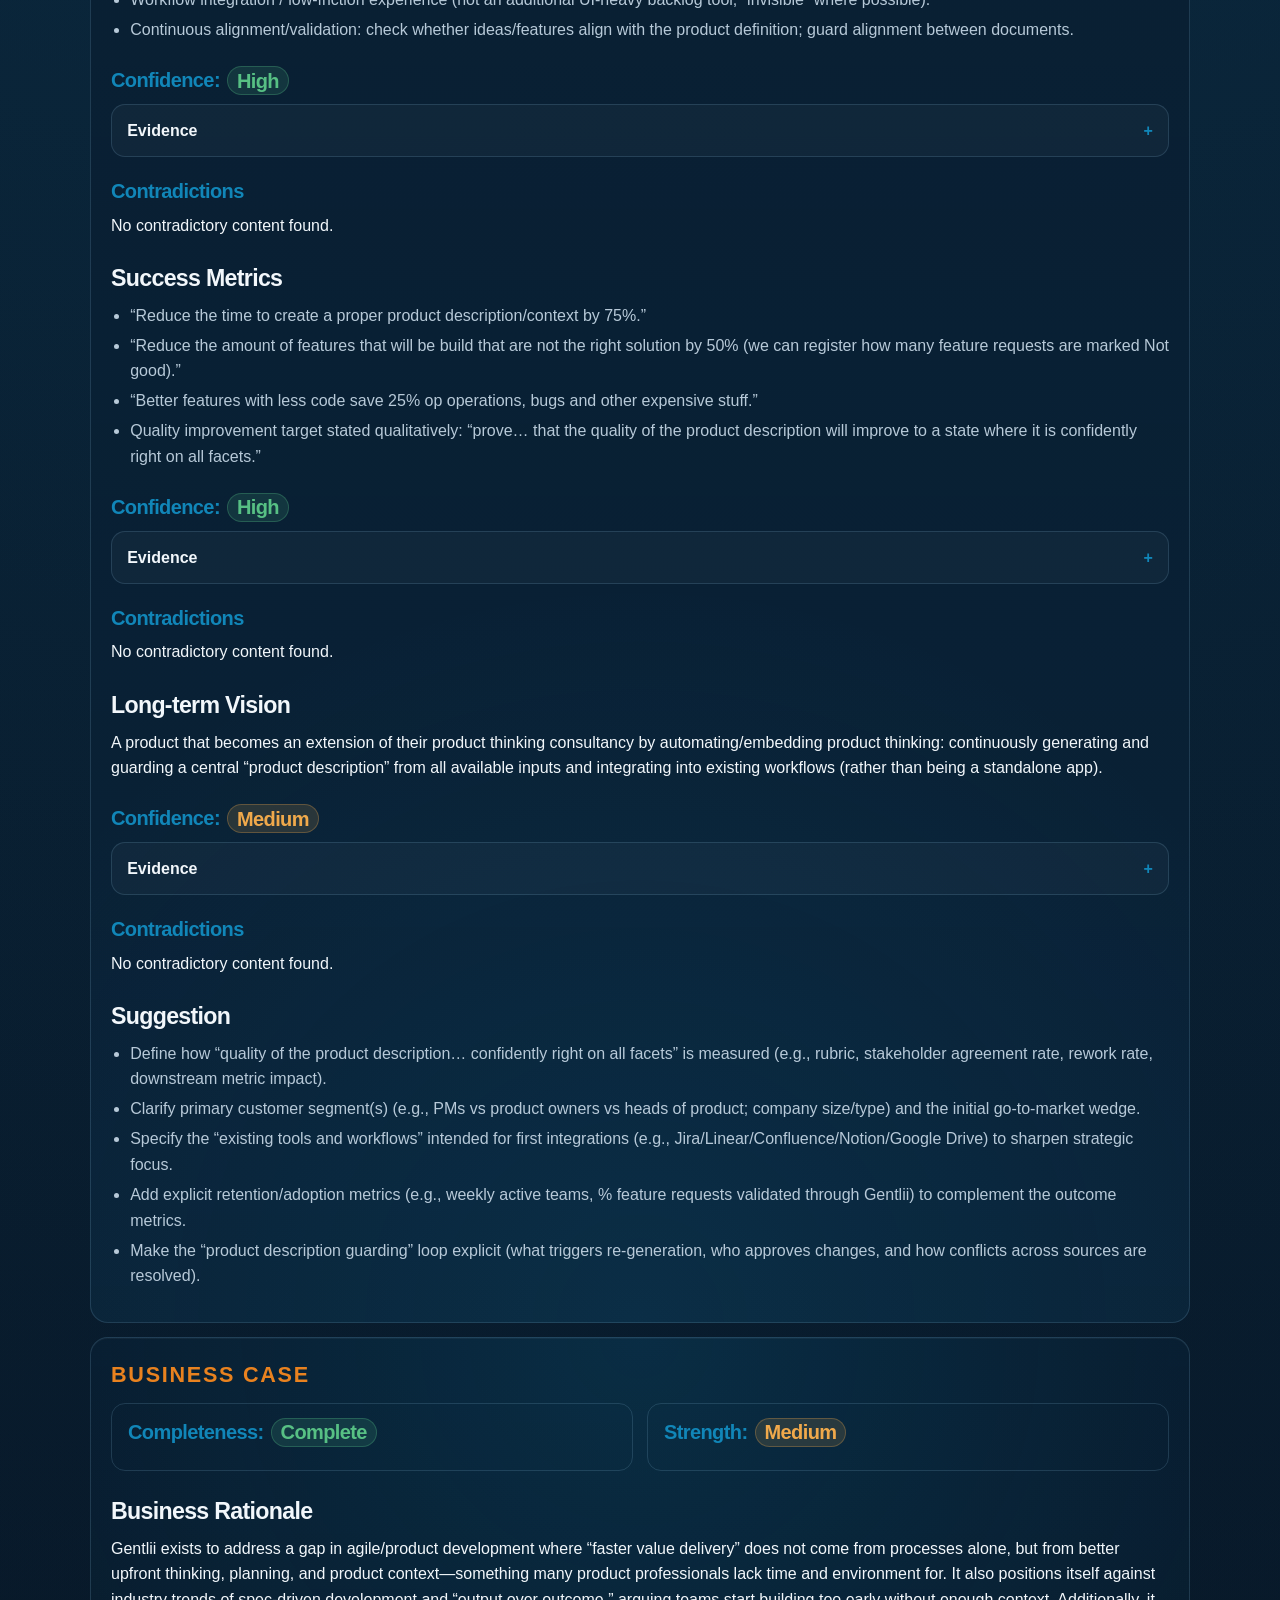
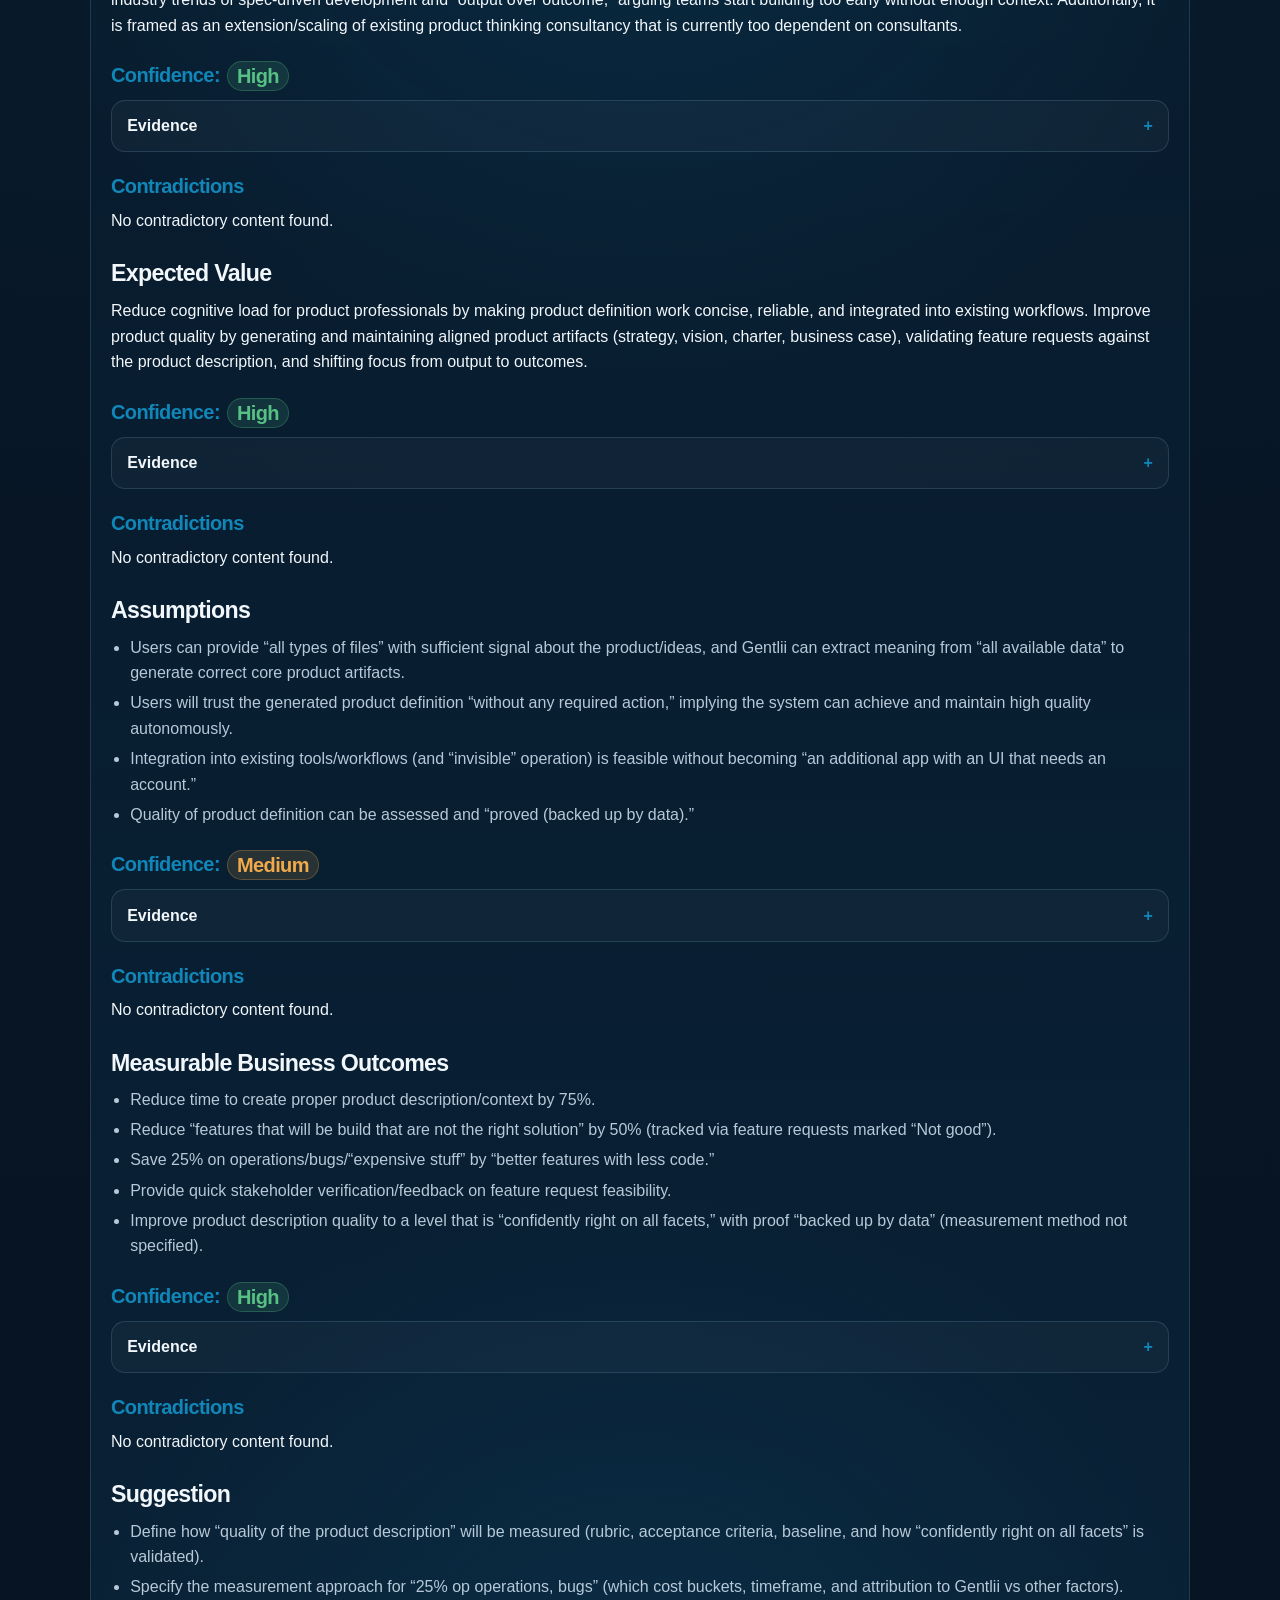
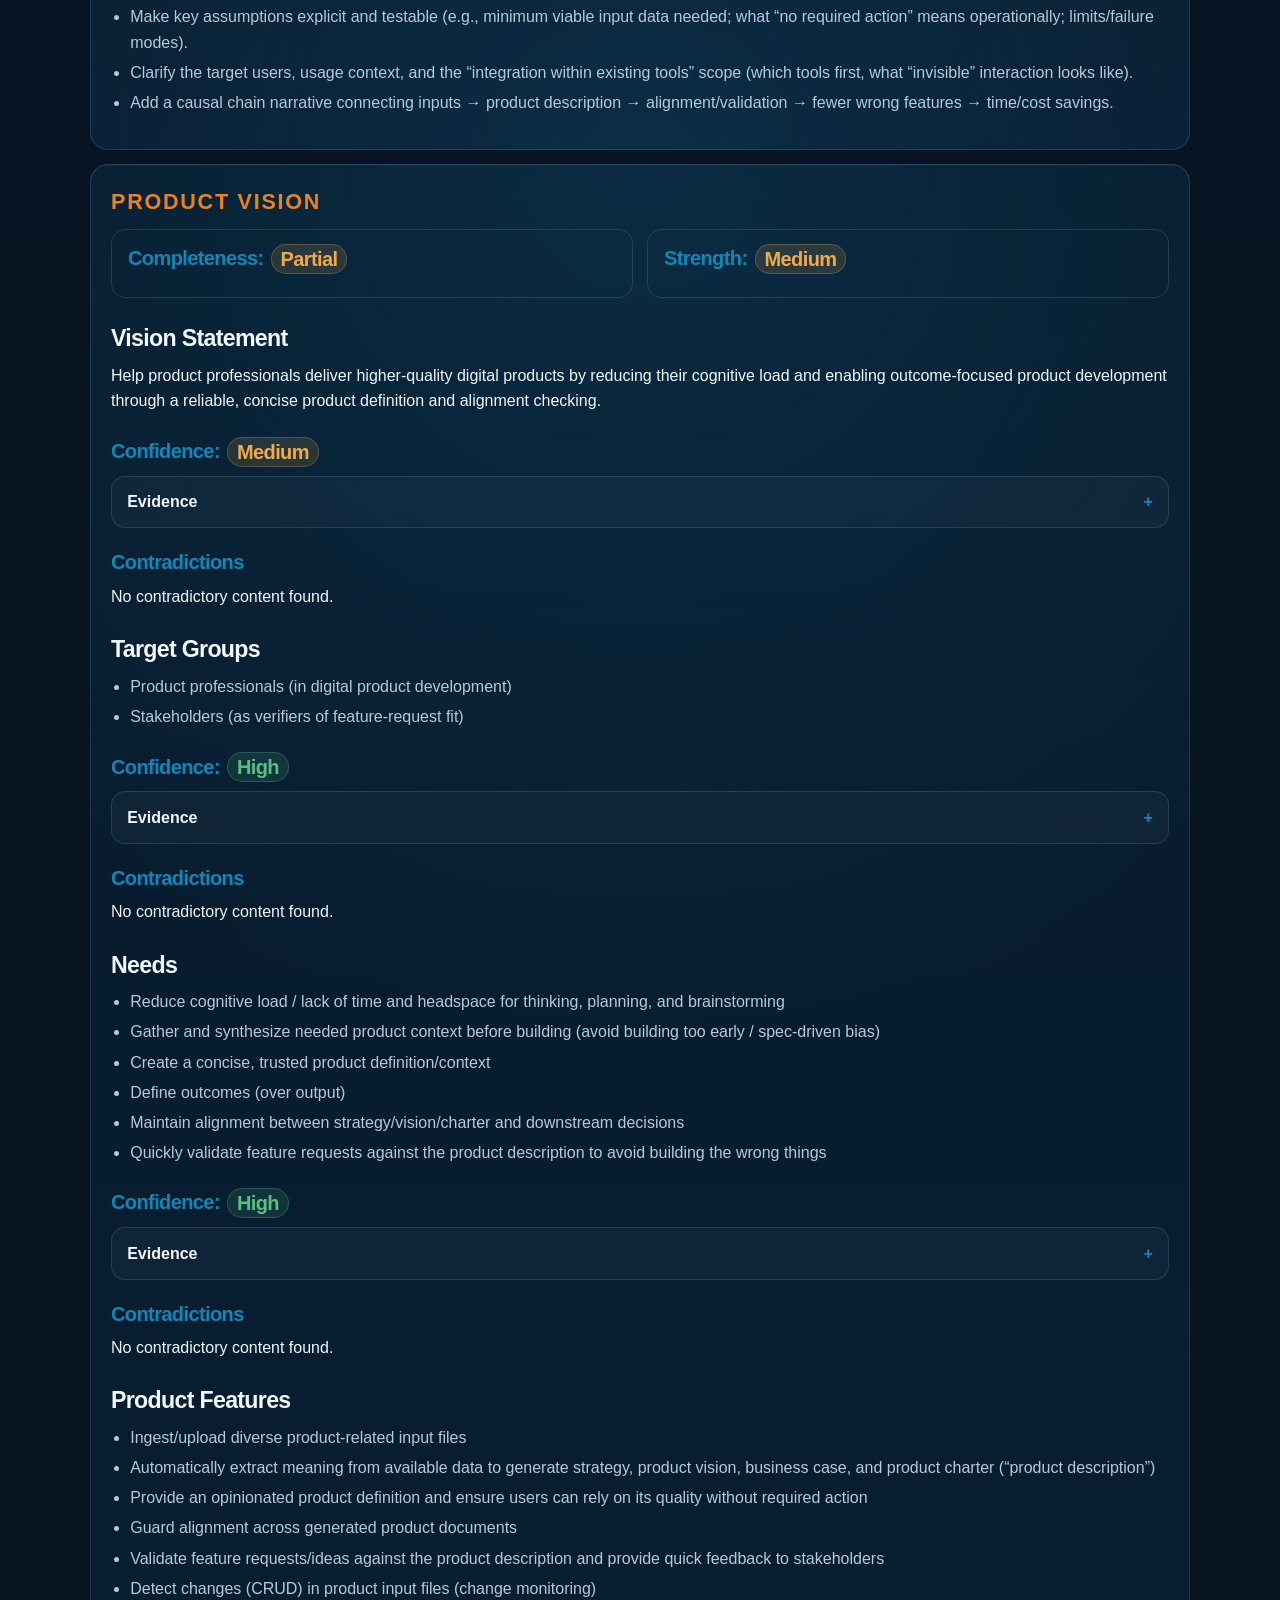
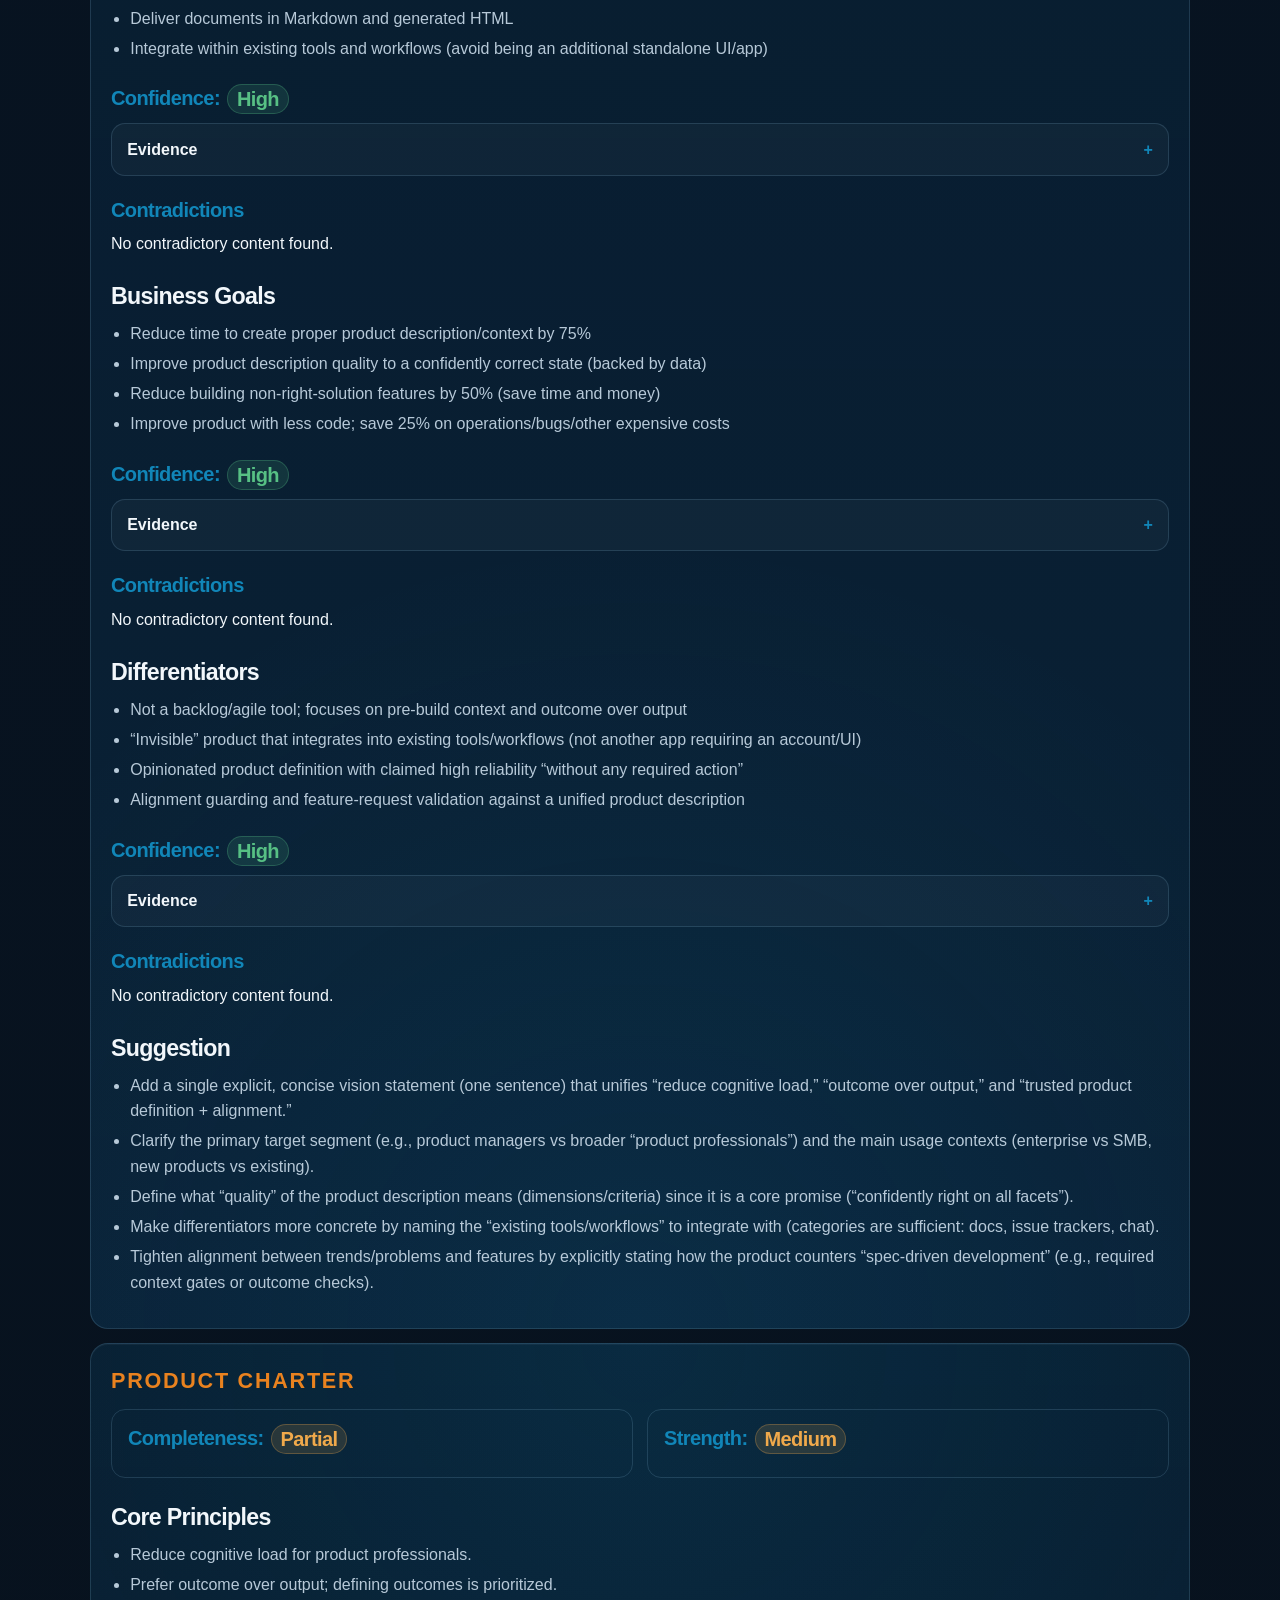
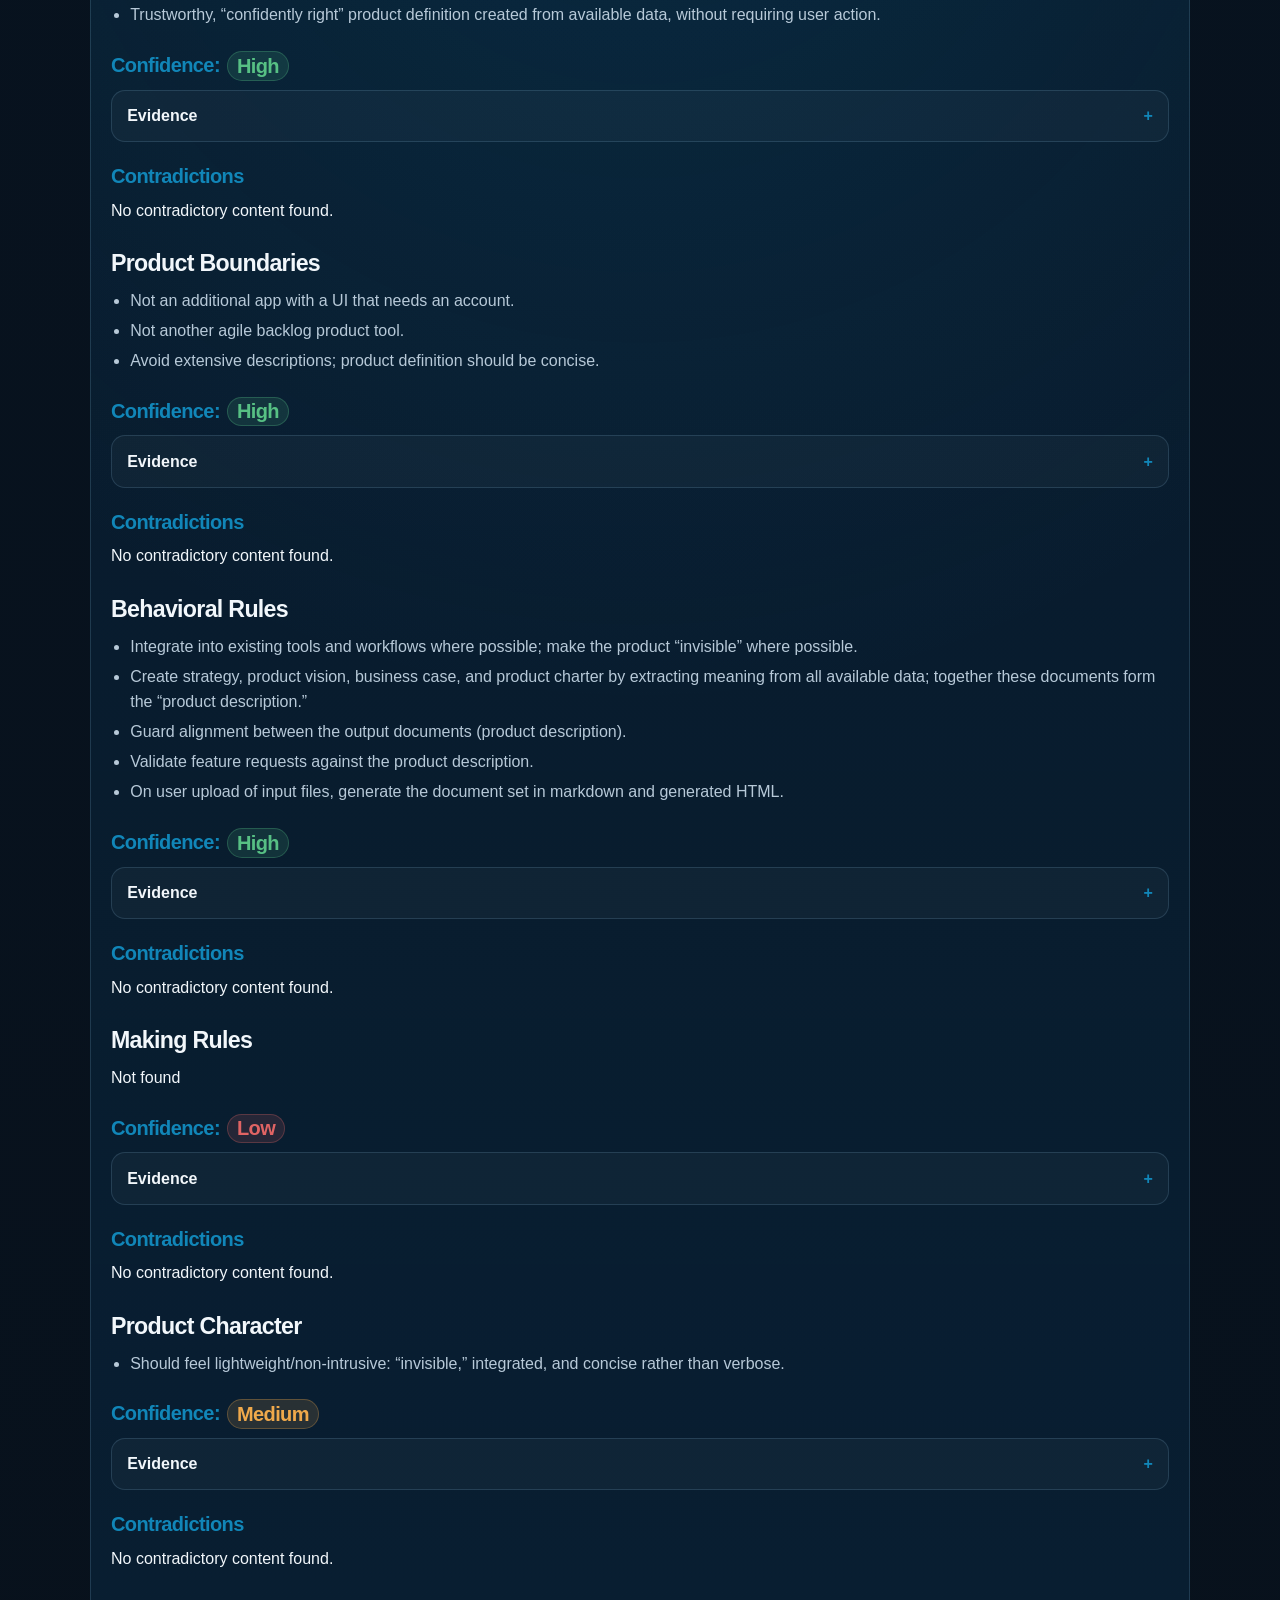
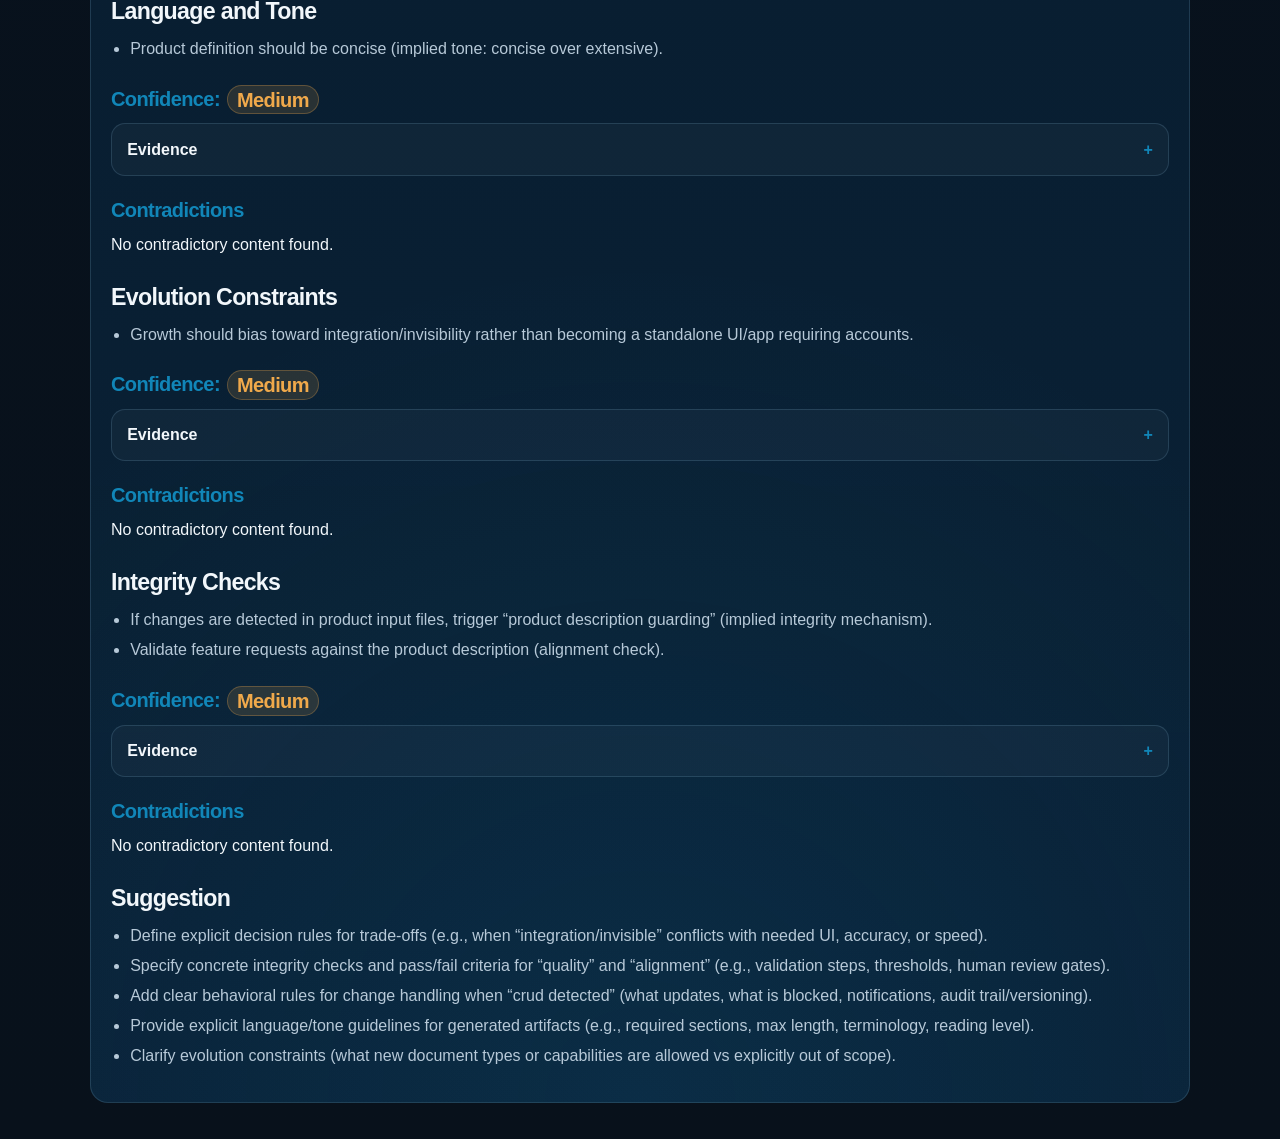
==== commit dd463a3d: "chore: refresh generated product description and guard" ====
--- a/product-definitions/product-description/index.html
+++ b/product-definitions/product-description/index.html
@@ -40,75 +40,75 @@
         <div class="doc-content">
           <div class="doc-dual-section-grid"><section class="doc-side-section"><h3 class="metric-heading">Completeness: <span class="metric-value metric-pill metric-high">Complete</span></h3></section><section class="doc-side-section"><h3 class="metric-heading">Strength: <span class="metric-value metric-pill metric-high">High</span></h3></section></div>
           <h2>Mission</h2>
-          <p>Help product professionals reduce cognitive load and enable faster value delivery by automating the thinking/planning work needed to create and maintain solid product definitions and alignment.</p>
-          <h3 class="metric-heading">Confidence: <span class="metric-value metric-pill metric-medium">Medium</span></h3>
-          <details class="evidence-accordion"><summary>Evidence</summary><div class="evidence-body"><p>“This product is about reducing cognitive load of product professionals.”; “We want to help product professionals by… providing help in gathering the needed information for solid product development… making sure they can rely on the quality of this product definition… providing a way for them to check whether any idea aligns with the product definition”; “the agile promise of faster value delivery… requires much more thinking and planning… most people do not have the time nor the head space…”</p></div></details>
+          <p>Help product professionals reduce cognitive load and do the “thinking and planning and making smart choices” required for solid digital product development by creating and maintaining an opinionated, high-quality product definition/context.</p>
+          <h3 class="metric-heading">Confidence: <span class="metric-value metric-pill metric-high">High</span></h3>
+          <details class="evidence-accordion"><summary>Evidence</summary><div class="evidence-body"><p>“This product is about reducing cognitive load of product professionals.” / “We want to help product professionals by… providing help in gathering the needed information for solid product development… capture this in a opinionated product definition.”</p></div></details>
           <h3>Contradictions</h3>
           <p>No contradictory content found.</p>
           <h2>Target Customer</h2>
-          <p>Product professionals involved in digital product development (including stakeholders who need to validate feature requests).</p>
-          <h3 class="metric-heading">Confidence: <span class="metric-value metric-pill metric-high">High</span></h3>
-          <details class="evidence-accordion"><summary>Evidence</summary><div class="evidence-body"><p>“Gentlii focusses on digital product development.”; “We want to help product professionals…”; “It will provide stakeholders a way to quickly verify a feature requests possibility.”</p></div></details>
+          <p>Product professionals involved in digital product development (including those currently supported via product thinking consultancy).</p>
+          <h3 class="metric-heading">Confidence: <span class="metric-value metric-pill metric-high">High</span></h3>
+          <details class="evidence-accordion"><summary>Evidence</summary><div class="evidence-body"><p>“Gentlii focusses on digital product development.” / “We want to help product professionals…” / “Now we do product thinking consultancy…”</p></div></details>
           <h3>Contradictions</h3>
           <p>No contradictory content found.</p>
           <h2>Value Proposition</h2>
-          <ul><li>Reduce cognitive load by creating a concise, trusted “product description” (strategy, vision, business case, charter) extracted from existing product inputs.</li><li>Improve decision-making and alignment by validating feature requests/ideas against the product description and guarding consistency across documents.</li><li>Integrate into existing tools/workflows rather than becoming another standalone UI-heavy app.</li></ul>
-          <h3 class="metric-heading">Confidence: <span class="metric-value metric-pill metric-high">High</span></h3>
-          <details class="evidence-accordion"><summary>Evidence</summary><div class="evidence-body"><p>“The users do not need very extensive descriptions but need a very concise product definition.”; “The product will create strategic, product vision, product charter documents… by extracting the meaning from all available data.”; “The product will guard alignment…”; “The product will validate feature requests against the product description.”; “Wherever possible the product should integrate within existing tools and workflows… not be an additional app…”</p></div></details>
+          <ul><li>Creates concise, trusted “product description” artifacts (strategy, product vision, business case, product charter) by extracting meaning from available data, reducing the effort/time needed for solid product context.</li><li>Guards alignment across the produced documents and validates feature requests/ideas against the product description, giving stakeholders quick clarity/feedback and reducing waste (building the wrong things, excess code/ops/bugs).</li><li>Minimizes user burden by integrating into existing tools/workflows and being “invisible” rather than another UI-heavy app.</li></ul>
+          <h3 class="metric-heading">Confidence: <span class="metric-value metric-pill metric-high">High</span></h3>
+          <details class="evidence-accordion"><summary>Evidence</summary><div class="evidence-body"><p>“The product will create strategic, product vision, product charter documents… by extracting the meaning from all available data.” / “The product will guard alignment…” / “The product will validate feature requests…” / “Wherever possible the product should integrate within existing tools and workflows… Wherever we can make the product invisible we will do that.”</p></div></details>
           <h3>Contradictions</h3>
           <p>No contradictory content found.</p>
           <h2>Strategic Pillars</h2>
-          <ul><li>Outcome over output: emphasize outcomes and product context over spec-driven/output-focused approaches.</li><li>Automation + trust: generate an “opinionated product definition” and ensure users can “rely on the quality… without any required action.”</li><li>Workflow integration/invisibility: avoid being “another app” or “another agile backlog product tool”; integrate into existing workflows and be “invisible” where possible.</li><li>Continuous alignment/guardrails: detect changes in inputs and guard/validate ongoing alignment across artifacts and feature requests.</li></ul>
-          <h3 class="metric-heading">Confidence: <span class="metric-value metric-pill metric-high">High</span></h3>
-          <details class="evidence-accordion"><summary>Evidence</summary><div class="evidence-body"><p>“Output over outcome… it must be the other way around.”; “Defining outcomes is very important. More important than output.”; “capture this in a opinionated product definition”; “rely on the quality… without any required action”; “Wherever possible the product should integrate within existing tools and workflows.”; “The product is not another agile backlog product tool.”; “Wherever we can make the product invisible we will do that.”; “If there is any change (crud) detected in product input files” (implies ongoing guarding)</p></div></details>
+          <ul><li>Outcome-over-output orientation and improved product quality (avoid building too early without context; emphasize outcomes).</li><li>Opinionated, high-quality product definition users can rely on “without any required action.”</li><li>Workflow integration / low-friction experience (not an additional UI-heavy backlog tool; “invisible” where possible).</li><li>Continuous alignment/validation: check whether ideas/features align with the product definition; guard alignment between documents.</li></ul>
+          <h3 class="metric-heading">Confidence: <span class="metric-value metric-pill metric-high">High</span></h3>
+          <details class="evidence-accordion"><summary>Evidence</summary><div class="evidence-body"><p>“Output over outcome… it must be the other way around.” / “making sure they can rely on the quality of this product definition without any required action” / “not be an additional app with an UI… integrate within existing tools” / “providing a way for them to check whether any idea aligns with the product definition” / “The product is not another agile backlog product tool.”</p></div></details>
           <h3>Contradictions</h3>
           <p>No contradictory content found.</p>
           <h2>Success Metrics</h2>
-          <ul><li>Reduce time to create a proper product description/context by 75%.</li><li>Reduce features built that are not the right solution by 50% (tracked via feature requests marked “Not good”).</li><li>Save 25% on operations/bugs/“expensive stuff” via “better features with less code.”</li><li>Improve product description quality “to a state where it is confidently right on all facets” (claimed, not quantified beyond “prove backed up by data”).</li></ul>
-          <h3 class="metric-heading">Confidence: <span class="metric-value metric-pill metric-high">High</span></h3>
-          <details class="evidence-accordion"><summary>Evidence</summary><div class="evidence-body"><p>“Reduce the time to create a proper product description/context by 75%.”; “reduce the amount of features that will be build that are not the right solution by 50% (we can register how many feature requests are marked Not good)” ; “Better features with less code save 25% op operations, bugs and other expensive stuff.”; “It will prove (bakced up by data) that the quality… will improve…”</p></div></details>
+          <ul><li>“Reduce the time to create a proper product description/context by 75%.”</li><li>“Reduce the amount of features that will be build that are not the right solution by 50% (we can register how many feature requests are marked Not good).”</li><li>“Better features with less code save 25% op operations, bugs and other expensive stuff.”</li><li>Quality improvement target stated qualitatively: “prove… that the quality of the product description will improve to a state where it is confidently right on all facets.”</li></ul>
+          <h3 class="metric-heading">Confidence: <span class="metric-value metric-pill metric-high">High</span></h3>
+          <details class="evidence-accordion"><summary>Evidence</summary><div class="evidence-body"><p>“Reduce the time… by 75%.” / “reduce the amount of features… by 50%” / “save 25% op operations, bugs…” / “prove (bakced up by data) that the quality… will improve…”</p></div></details>
           <h3>Contradictions</h3>
           <p>No contradictory content found.</p>
           <h2>Long-term Vision</h2>
-          <p>A largely “invisible” product that continuously extracts and maintains a reliable, concise product description from all available product data, and serves as the alignment source-of-truth to validate ideas and feature requests (potentially extending existing product-thinking consultancy work).</p>
-          <h3 class="metric-heading">Confidence: <span class="metric-value metric-pill metric-medium">Medium</span></h3>
-          <details class="evidence-accordion"><summary>Evidence</summary><div class="evidence-body"><p>“Wherever we can make the product invisible we will do that.”; “created by extracting the meaning from all available data.”; “The product will guard alignment…”; “Gentlii could be a extension of the product thinking consultancy work.”</p></div></details>
-          <h3>Contradictions</h3>
-          <p>No contradictory content found.</p>
-          <h2>Suggestion</h2>
-          <ul><li>Define the “quality” target for the product description with explicit measurable criteria (e.g., stakeholder agreement score, completeness checklist pass rate, reduction in rework).</li><li>Clarify the primary buyer/user persona(s) (e.g., PM, PO, Head of Product) and the specific environment constraints (“The environment doesn&#x27;t allow it.”) that drive adoption.</li><li>Specify how “opinionated product definition” is structured (required sections, taxonomy) to make the strategy more actionable and repeatable.</li><li>Add explicit adoption/engagement metrics (e.g., % of feature requests validated through Gentlii, weekly active users via integrations) alongside outcome metrics.</li></ul>
+          <p>A product that becomes an extension of their product thinking consultancy by automating/embedding product thinking: continuously generating and guarding a central “product description” from all available inputs and integrating into existing workflows (rather than being a standalone app).</p>
+          <h3 class="metric-heading">Confidence: <span class="metric-value metric-pill metric-medium">Medium</span></h3>
+          <details class="evidence-accordion"><summary>Evidence</summary><div class="evidence-body"><p>“Gentlii could be a extension of the product thinking consultancy work.” / “Wherever possible the product should integrate within existing tools and workflows.” / “If there is any change (crud) detected in product input files…”</p></div></details>
+          <h3>Contradictions</h3>
+          <p>No contradictory content found.</p>
+          <h2>Suggestion</h2>
+          <ul><li>Define how “quality of the product description… confidently right on all facets” is measured (e.g., rubric, stakeholder agreement rate, rework rate, downstream metric impact).</li><li>Clarify primary customer segment(s) (e.g., PMs vs product owners vs heads of product; company size/type) and the initial go-to-market wedge.</li><li>Specify the “existing tools and workflows” intended for first integrations (e.g., Jira/Linear/Confluence/Notion/Google Drive) to sharpen strategic focus.</li><li>Add explicit retention/adoption metrics (e.g., weekly active teams, % feature requests validated through Gentlii) to complement the outcome metrics.</li><li>Make the “product description guarding” loop explicit (what triggers re-generation, who approves changes, and how conflicts across sources are resolved).</li></ul>
         </div>
       </section>
       <section class="doc-card" id="business-case">
         <div class="panel-eyebrow">business case</div>
         <div class="doc-content">
-          <div class="doc-dual-section-grid"><section class="doc-side-section"><h3>Completeness</h3><p>Complete -&gt; all core elements clearly present</p></section><section class="doc-side-section"><h3>Strength</h3><p>Medium → partially defined, some ambiguity</p></section></div>
+          <div class="doc-dual-section-grid"><section class="doc-side-section"><h3 class="metric-heading">Completeness: <span class="metric-value metric-pill metric-high">Complete</span></h3></section><section class="doc-side-section"><h3 class="metric-heading">Strength: <span class="metric-value metric-pill metric-medium">Medium</span></h3></section></div>
           <h2>Business Rationale</h2>
-          <p>Gentlii exists to help product professionals deliver value faster by reducing the thinking/planning burden needed for “faster value delivery,” in an environment where people lack time and headspace. It also responds to industry trends that over-focus on spec-driven development and AI-generated output rather than improving product quality and outcomes. Additionally, it is positioned as an extension of existing “product thinking consultancy,” reducing reliance on consultants to drive the process.</p>
-          <h3 class="metric-heading">Confidence: <span class="metric-value metric-pill metric-high">High</span></h3>
-          <details class="evidence-accordion"><summary>Evidence</summary><div class="evidence-body"><p>“the agile promise of faster value delivery does not come from the processes like scrum”; “it requires much more thinking and planning”; “most people do not have the time nor the head space”; “One of the trends… focus is on spec-driven development… start building too early without enough product context”; “focus mainly on the amount of output AI can generate… not on how to improve the quality of the products”; “Gentlii could be a extension of the product thinking consultancy work… too much embedded in the consultant pulling the process.”</p></div></details>
+          <p>Gentlii exists to address a gap in agile/product development where “faster value delivery” does not come from processes alone, but from better upfront thinking, planning, and product context—something many product professionals lack time and environment for. It also positions itself against industry trends of spec-driven development and “output over outcome,” arguing teams start building too early without enough context. Additionally, it is framed as an extension/scaling of existing product thinking consultancy that is currently too dependent on consultants.</p>
+          <h3 class="metric-heading">Confidence: <span class="metric-value metric-pill metric-high">High</span></h3>
+          <details class="evidence-accordion"><summary>Evidence</summary><div class="evidence-body"><p>“the agile promise of faster value delivery sadly does not come from the processes like scrum”; “it requires much more thinking and planning and making smart choices”; “most people do not have the time nor the head space”; “start building too early without enough product context”; “Output over outcome”; “Gentlii could be a extension of the product thinking consultancy work… embedded in the consultant pulling the process.”</p></div></details>
           <h3>Contradictions</h3>
           <p>No contradictory content found.</p>
           <h2>Expected Value</h2>
-          <p>Reduced cognitive load for product professionals and improved product development quality through a reliable, concise “product definition/product description” that aligns strategy/vision/charter and validates feature requests against that definition. It aims to improve decision-making and alignment, provide faster clarity/feedback to stakeholders, avoid building the wrong features, and improve products with less code (reducing operational/bus/defect costs).</p>
-          <h3 class="metric-heading">Confidence: <span class="metric-value metric-pill metric-high">High</span></h3>
-          <details class="evidence-accordion"><summary>Evidence</summary><div class="evidence-body"><p>“This product is about reducing cognitive load of product professionals”; “need a very concise product definition”; “The product will guard alignment”; “The product will validate feature requests against the product description”; “give clarity and quick feedback”; “reduce the amount of features that will be build that are not the right solution… time and money saved”; “Better features with less code save… op operations, bugs and other expensive stuff.”</p></div></details>
+          <p>Reduce cognitive load for product professionals by making product definition work concise, reliable, and integrated into existing workflows. Improve product quality by generating and maintaining aligned product artifacts (strategy, vision, charter, business case), validating feature requests against the product description, and shifting focus from output to outcomes.</p>
+          <h3 class="metric-heading">Confidence: <span class="metric-value metric-pill metric-high">High</span></h3>
+          <details class="evidence-accordion"><summary>Evidence</summary><div class="evidence-body"><p>“This product is about reducing cognitive load of product professionals”; “integrate within existing tools and workflows”; “need a very concise product definition”; “Defining outcomes is very important. More important than output.”; “create strategic, product vision, product charter documents… extracting the meaning from all available data”; “guard alignment”; “validate feature requests against the product description.”</p></div></details>
           <h3>Contradictions</h3>
           <p>No contradictory content found.</p>
           <h2>Assumptions</h2>
-          <p>Users can gather and upload sufficient “all available data” (files) to extract meaning and generate strategy/vision/business case/charter documents; integrations into existing tools/workflows are feasible so the product is “invisible” (not an additional UI/account); and the generated product description can be trusted for quality “without any required action,” enabling feature validation and alignment guarding.</p>
-          <h3 class="metric-heading">Confidence: <span class="metric-value metric-pill metric-medium">Medium</span></h3>
-          <details class="evidence-accordion"><summary>Evidence</summary><div class="evidence-body"><p>“A user uploads all types of files they can find that state something about the product”; “created by extracting the meaning from all available data”; “should integrate within existing tools and workflows”; “should not be an additional app with an UI that needs an account”; “making sure they can rely on the quality of this product definition without any required action”; “Wherever we can make the product invisible we will do that.”</p></div></details>
+          <ul><li>Users can provide “all types of files” with sufficient signal about the product/ideas, and Gentlii can extract meaning from “all available data” to generate correct core product artifacts.</li><li>Users will trust the generated product definition “without any required action,” implying the system can achieve and maintain high quality autonomously.</li><li>Integration into existing tools/workflows (and “invisible” operation) is feasible without becoming “an additional app with an UI that needs an account.”</li><li>Quality of product definition can be assessed and “proved (backed up by data).”</li></ul>
+          <h3 class="metric-heading">Confidence: <span class="metric-value metric-pill metric-medium">Medium</span></h3>
+          <details class="evidence-accordion"><summary>Evidence</summary><div class="evidence-body"><p>“A user uploads all types of files they can find that state something about the product or ideas for a product”; “created by extracting the meaning from all available data”; “rely on the quality of this product definition without any required action”; “Wherever possible the product should integrate within existing tools and workflows”; “should not be an additional app with an UI that needs an account”; “It will prove (bakced up by data) that the quality… will improve…”</p></div></details>
           <h3>Contradictions</h3>
           <p>No contradictory content found.</p>
           <h2>Measurable Business Outcomes</h2>
-          <p>Targets include reducing time to create a proper product description/context by 75%; reducing the number of features built that are not the right solution by 50% (measured via “feature requests… marked Not good”); and saving 25% on operations/bugs/other expensive costs via better features with less code. There is also an intended outcome to “prove (backed up by data)” that the product description quality improves to a confidently correct state.</p>
-          <h3 class="metric-heading">Confidence: <span class="metric-value metric-pill metric-high">High</span></h3>
-          <details class="evidence-accordion"><summary>Evidence</summary><div class="evidence-body"><p>“Reduce the time to create a proper product description/context by 75%”; “reduce the amount of features… not the right solution by 50% (we can register how many feature requests are marked Not good)”; “Better features with less code save 25% op operations, bugs and other expensive stuff”; “prove (bakced up by data) that the quality… will improve to a state where it is confidently right on all facets.”</p></div></details>
-          <h3>Contradictions</h3>
-          <p>No contradictory content found.</p>
-          <h2>Suggestion</h2>
-          <ul><li>Define how “quality of the product description… confidently right on all facets” will be measured (rubric, review process, error rate, stakeholder agreement score, etc.).</li><li>Clarify baseline assumptions for the % targets (current time-to-context, current “wrong feature” rate, what counts as “operations” savings) and who the target users/teams are.</li><li>Make key assumptions explicit and testable (e.g., minimum viable input data needed, integration constraints, acceptable levels of “no required action” human oversight).</li><li>Link each outcome metric to a specific mechanism in the product flow (upload → document generation → alignment guarding → feature validation) to strengthen causal coherence.</li><li>Add a timeframe for achieving the targets (e.g., within X weeks/months of adoption) and how measurement will be instrumented.</li></ul>
+          <ul><li>Reduce time to create proper product description/context by 75%.</li><li>Reduce “features that will be build that are not the right solution” by 50% (tracked via feature requests marked “Not good”).</li><li>Save 25% on operations/bugs/“expensive stuff” by “better features with less code.”</li><li>Provide quick stakeholder verification/feedback on feature request feasibility.</li><li>Improve product description quality to a level that is “confidently right on all facets,” with proof “backed up by data” (measurement method not specified).</li></ul>
+          <h3 class="metric-heading">Confidence: <span class="metric-value metric-pill metric-high">High</span></h3>
+          <details class="evidence-accordion"><summary>Evidence</summary><div class="evidence-body"><p>“Reduce the time… by 75%.”; “reduce the amount of features… not the right solution by 50% (we can register how many feature requests are marked Not good)”; “Better features with less code save 25% op operations, bugs and other expensive stuff.”; “provide stakeholders a way to quickly verify a feature requests possibility.”</p></div></details>
+          <h3>Contradictions</h3>
+          <p>No contradictory content found.</p>
+          <h2>Suggestion</h2>
+          <ul><li>Define how “quality of the product description” will be measured (rubric, acceptance criteria, baseline, and how “confidently right on all facets” is validated).</li><li>Specify the measurement approach for “25% op operations, bugs” (which cost buckets, timeframe, and attribution to Gentlii vs other factors).</li><li>Make key assumptions explicit and testable (e.g., minimum viable input data needed; what “no required action” means operationally; limits/failure modes).</li><li>Clarify the target users, usage context, and the “integration within existing tools” scope (which tools first, what “invisible” interaction looks like).</li><li>Add a causal chain narrative connecting inputs → product description → alignment/validation → fewer wrong features → time/cost savings.</li></ul>
         </div>
       </section>
       <section class="doc-card" id="product-vision">
@@ -116,43 +116,43 @@
         <div class="doc-content">
           <div class="doc-dual-section-grid"><section class="doc-side-section"><h3 class="metric-heading">Completeness: <span class="metric-value metric-pill metric-medium">Partial</span></h3></section><section class="doc-side-section"><h3 class="metric-heading">Strength: <span class="metric-value metric-pill metric-medium">Medium</span></h3></section></div>
           <h2>Vision Statement</h2>
-          <p>Reduce the cognitive load of product professionals and improve product development quality by creating a trusted, concise product definition (product description) and continuously guarding alignment so teams build the right things.</p>
-          <h3 class="metric-heading">Confidence: <span class="metric-value metric-pill metric-medium">Medium</span></h3>
-          <details class="evidence-accordion"><summary>Evidence</summary><div class="evidence-body"><p>“This product is about reducing cognitive load of product professionals.” / “The product will create strategic, product vision, product charter documents…” / “The product will guard alignment…”</p></div></details>
+          <p>Help product professionals deliver higher-quality digital products by reducing their cognitive load and enabling outcome-focused product development through a reliable, concise product definition and alignment checking.</p>
+          <h3 class="metric-heading">Confidence: <span class="metric-value metric-pill metric-medium">Medium</span></h3>
+          <details class="evidence-accordion"><summary>Evidence</summary><div class="evidence-body"><p>“This product is about reducing cognitive load of product professionals.” / “We want to help product professionals by… providing help in gathering the needed information… capture this in a opinionated product definition… making sure they can rely on the quality… providing a way… to check whether any idea aligns with the product definition”</p></div></details>
           <h3>Contradictions</h3>
           <p>No contradictory content found.</p>
           <h2>Target Groups</h2>
-          <ul><li>Product professionals (product people)</li><li>Stakeholders (as consumers of quick verification/feedback on feature requests)</li></ul>
-          <h3 class="metric-heading">Confidence: <span class="metric-value metric-pill metric-high">High</span></h3>
-          <details class="evidence-accordion"><summary>Evidence</summary><div class="evidence-body"><p>“We want to help product professionals…” / “It will provide stakeholders a way to quickly verify a feature requests possibility.”</p></div></details>
+          <ul><li>Product professionals (in digital product development)</li><li>Stakeholders (as verifiers of feature-request fit)</li></ul>
+          <h3 class="metric-heading">Confidence: <span class="metric-value metric-pill metric-high">High</span></h3>
+          <details class="evidence-accordion"><summary>Evidence</summary><div class="evidence-body"><p>“Gentlii focusses on digital product development.” / “We want to help product professionals…” / “It will provide stakeholders a way to quickly verify a feature requests possibility.”</p></div></details>
           <h3>Contradictions</h3>
           <p>No contradictory content found.</p>
           <h2>Needs</h2>
-          <ul><li>Reduce cognitive load; users lack time/headspace for necessary thinking, planning, and brainstorming.</li><li>Gather sufficient product context before building (avoid starting too early / spec-driven without “what comes before”).</li><li>Create a concise, trusted product definition/product description.</li><li>Define outcomes (outcome-over-output).</li><li>Validate ideas/feature requests for alignment with product definition to avoid building wrong features.</li></ul>
-          <h3 class="metric-heading">Confidence: <span class="metric-value metric-pill metric-high">High</span></h3>
-          <details class="evidence-accordion"><summary>Evidence</summary><div class="evidence-body"><p>“reducing cognitive load…” / “most people do not have the time nor the head space…” / “start building too early without enough product context.” / “need a very concise product definition… trust that.” / “Defining outcomes is very important. More important than output.” / “validate feature requests against the product description.”</p></div></details>
+          <ul><li>Reduce cognitive load / lack of time and headspace for thinking, planning, and brainstorming</li><li>Gather and synthesize needed product context before building (avoid building too early / spec-driven bias)</li><li>Create a concise, trusted product definition/context</li><li>Define outcomes (over output)</li><li>Maintain alignment between strategy/vision/charter and downstream decisions</li><li>Quickly validate feature requests against the product description to avoid building the wrong things</li></ul>
+          <h3 class="metric-heading">Confidence: <span class="metric-value metric-pill metric-high">High</span></h3>
+          <details class="evidence-accordion"><summary>Evidence</summary><div class="evidence-body"><p>“most people do not have the time nor the head space…” / “start building too early without enough product context.” / “need a very concise product definition… trust that.” / “Defining outcomes is very important. More important than output.” / “guard alignment…” / “validate feature requests against the product description.”</p></div></details>
           <h3>Contradictions</h3>
           <p>No contradictory content found.</p>
           <h2>Product Features</h2>
-          <ul><li>Ingest/collect product-related inputs (e.g., files) to gather needed information.</li><li>Automatically generate an “opinionated product definition” / “product description” consisting of strategy, product vision, business case, and product charter.</li><li>Extract meaning from “all available data” to create these documents.</li><li>Guard/ensure alignment across the generated documents.</li><li>Validate feature requests/ideas against the product description; provide quick verification/feedback for stakeholders.</li><li>Detect changes in product input files (CRUD) to trigger guarding/updates.</li><li>Integrate into existing tools/workflows (avoid being an additional standalone UI-heavy app).</li></ul>
-          <h3 class="metric-heading">Confidence: <span class="metric-value metric-pill metric-high">High</span></h3>
-          <details class="evidence-accordion"><summary>Evidence</summary><div class="evidence-body"><p>“providing help in gathering the needed information… opinionated product definition.” / “A user uploads all types of files…” / “create: Strategy, Product Vision, Business case, Product charter… called the `product description`” / “extracting the meaning from all available data.” / “guard alignment…” / “validate feature requests against the product description.” / “If there is any change (crud) detected in product input files” / “integrate within existing tools and workflows… not be an additional app…”</p></div></details>
+          <ul><li>Ingest/upload diverse product-related input files</li><li>Automatically extract meaning from available data to generate strategy, product vision, business case, and product charter (“product description”)</li><li>Provide an opinionated product definition and ensure users can rely on its quality without required action</li><li>Guard alignment across generated product documents</li><li>Validate feature requests/ideas against the product description and provide quick feedback to stakeholders</li><li>Detect changes (CRUD) in product input files (change monitoring)</li><li>Deliver documents in Markdown and generated HTML</li><li>Integrate within existing tools and workflows (avoid being an additional standalone UI/app)</li></ul>
+          <h3 class="metric-heading">Confidence: <span class="metric-value metric-pill metric-high">High</span></h3>
+          <details class="evidence-accordion"><summary>Evidence</summary><div class="evidence-body"><p>“A user uploads all types of files…” / “create… Strategy, Product Vision, Business case, Product charter… extracting the meaning from all available data.” / “opinionated product definition… rely on the quality… without any required action” / “guard alignment…” / “validate feature requests…” / “If there is any change (crud) detected in product input files” / “written both in markdown as in a generated html page” / “should integrate within existing tools and workflows.”</p></div></details>
           <h3>Contradictions</h3>
           <p>No contradictory content found.</p>
           <h2>Business Goals</h2>
-          <ul><li>Reduce time to create proper product context/description (by 75%).</li><li>Improve quality of product description to be “confidently right” and backed by data.</li><li>Reduce building features that are not the right solution (by 50%), saving time and money.</li><li>Improve product with less code; reduce operations/bugs costs (claimed 25% savings).</li><li>Extend/scale product thinking consultancy beyond consultant-led engagement.</li></ul>
-          <h3 class="metric-heading">Confidence: <span class="metric-value metric-pill metric-high">High</span></h3>
-          <details class="evidence-accordion"><summary>Evidence</summary><div class="evidence-body"><p>“Reduce the time to create a proper product description/context by 75%.” / “prove (backed up by data) that the quality… will improve…” / “reduce the amount of features that will be build… by 50%… time and money saved.” / “Better features with less code save 25%…” / “Gentlii could be a extension of the product thinking consultancy work.”</p></div></details>
+          <ul><li>Reduce time to create proper product description/context by 75%</li><li>Improve product description quality to a confidently correct state (backed by data)</li><li>Reduce building non-right-solution features by 50% (save time and money)</li><li>Improve product with less code; save 25% on operations/bugs/other expensive costs</li></ul>
+          <h3 class="metric-heading">Confidence: <span class="metric-value metric-pill metric-high">High</span></h3>
+          <details class="evidence-accordion"><summary>Evidence</summary><div class="evidence-body"><p>“Reduce the time… by 75%.” / “prove (bakced up by data) that the quality… will improve…” / “reduce the amount of features… not the right solution by 50%” / “save 25% op operations, bugs…”</p></div></details>
           <h3>Contradictions</h3>
           <p>No contradictory content found.</p>
           <h2>Differentiators</h2>
-          <ul><li>Focus on product thinking/context and outcomes (not spec-driven, not output-over-outcome).</li><li>Not another agile backlog tool.</li><li>Low/no additional UI burden: integrates into existing tools/workflows; “invisible” where possible.</li><li>“Opinionated” product definition with trusted quality “without any required action.”</li></ul>
-          <h3 class="metric-heading">Confidence: <span class="metric-value metric-pill metric-high">High</span></h3>
-          <details class="evidence-accordion"><summary>Evidence</summary><div class="evidence-body"><p>“focus is on spec-driven… start building too early without enough product context.” / “Output over outcome…” / “The product is not another agile backlog product tool.” / “should integrate within existing tools and workflows.” / “Wherever we can make the product invisible…” / “rely on the quality… without any required action” / “opinionated product definition.”</p></div></details>
-          <h3>Contradictions</h3>
-          <p>No contradictory content found.</p>
-          <h2>Suggestion</h2>
-          <ul><li>Add a single, explicit one-sentence product vision statement that ties together cognitive-load reduction, trusted product description generation, and alignment/validation outcomes.</li><li>Clarify primary target segments (e.g., PMs, product owners, product ops, founders) and the main usage context (new product vs existing product).</li><li>Make differentiators more concrete versus alternatives (consultants, PRD tools, AI doc generators), specifying what “opinionated” means in practice.</li><li>Connect features to needs explicitly (e.g., how alignment-guarding and validation reduce cognitive load and prevent spec-driven premature building).</li><li>Consolidate and prioritize business goals (which 1–2 outcomes matter most) and define success criteria at a high level (without adding detailed metrics).</li></ul>
+          <ul><li>Not a backlog/agile tool; focuses on pre-build context and outcome over output</li><li>“Invisible” product that integrates into existing tools/workflows (not another app requiring an account/UI)</li><li>Opinionated product definition with claimed high reliability “without any required action”</li><li>Alignment guarding and feature-request validation against a unified product description</li></ul>
+          <h3 class="metric-heading">Confidence: <span class="metric-value metric-pill metric-high">High</span></h3>
+          <details class="evidence-accordion"><summary>Evidence</summary><div class="evidence-body"><p>“The product is not another agile backlog product tool.” / “should not be an additional app with an UI that needs an account” / “integrate within existing tools and workflows.” / “Output over outcome… must be the other way around.” / “rely on the quality… without any required action” / “guard alignment… validate feature requests…”</p></div></details>
+          <h3>Contradictions</h3>
+          <p>No contradictory content found.</p>
+          <h2>Suggestion</h2>
+          <ul><li>Add a single explicit, concise vision statement (one sentence) that unifies “reduce cognitive load,” “outcome over output,” and “trusted product definition + alignment.”</li><li>Clarify the primary target segment (e.g., product managers vs broader “product professionals”) and the main usage contexts (enterprise vs SMB, new products vs existing).</li><li>Define what “quality” of the product description means (dimensions/criteria) since it is a core promise (“confidently right on all facets”).</li><li>Make differentiators more concrete by naming the “existing tools/workflows” to integrate with (categories are sufficient: docs, issue trackers, chat).</li><li>Tighten alignment between trends/problems and features by explicitly stating how the product counters “spec-driven development” (e.g., required context gates or outcome checks).</li></ul>
         </div>
       </section>
       <section class="doc-card" id="product-charter">
@@ -160,21 +160,21 @@
         <div class="doc-content">
           <div class="doc-dual-section-grid"><section class="doc-side-section"><h3 class="metric-heading">Completeness: <span class="metric-value metric-pill metric-medium">Partial</span></h3></section><section class="doc-side-section"><h3 class="metric-heading">Strength: <span class="metric-value metric-pill metric-medium">Medium</span></h3></section></div>
           <h2>Core Principles</h2>
-          <ul><li>Outcome over output; spec-driven development has “its own place and time” and should not replace upstream product context and thinking.</li><li>Reduce cognitive load for product professionals by providing concise product definitions and minimizing required user actions.</li><li>Stakeholders should be able to rely on the quality of the product definition “without any required action.”</li><li>“Defining outcomes is very important. More important than output.”</li></ul>
-          <h3 class="metric-heading">Confidence: <span class="metric-value metric-pill metric-medium">Medium</span></h3>
-          <details class="evidence-accordion"><summary>Evidence</summary><div class="evidence-body"><p>“reducing cognitive load of product professionals”; “The users do not need very extensive descriptions but need a very concise product definition.”; “making sure they can rely on the quality of this product definition without any required action”; “Output over outcome while is must be the other way around.”; “Defining outcomes is very important. More important than output.”; “Spec driven is a great tool but has its own place and time.”</p></div></details>
+          <ul><li>Reduce cognitive load for product professionals.</li><li>Prefer outcome over output; defining outcomes is prioritized.</li><li>Trustworthy, “confidently right” product definition created from available data, without requiring user action.</li></ul>
+          <h3 class="metric-heading">Confidence: <span class="metric-value metric-pill metric-high">High</span></h3>
+          <details class="evidence-accordion"><summary>Evidence</summary><div class="evidence-body"><p>“This product is about reducing cognitive load of product professionals.” / “Defining outcomes is very important. More important than output.” / “making sure they can rely on the quality of this product definition without any required action” / “extracting the meaning from all available data” / “confidently right on all facets”</p></div></details>
           <h3>Contradictions</h3>
           <p>No contradictory content found.</p>
           <h2>Product Boundaries</h2>
-          <ul><li>Not an additional app with a UI that needs an account.</li><li>Not another agile backlog product tool.</li><li>Avoid “start building too early without enough product context” (implied boundary against jumping straight to specs/building without context).</li></ul>
-          <h3 class="metric-heading">Confidence: <span class="metric-value metric-pill metric-high">High</span></h3>
-          <details class="evidence-accordion"><summary>Evidence</summary><div class="evidence-body"><p>“it should not be an additional app with an UI that needs an account and so on.”; “The product is not another agile backlog product tool.”; “start building too early without enough product context.”</p></div></details>
+          <ul><li>Not an additional app with a UI that needs an account.</li><li>Not another agile backlog product tool.</li><li>Avoid extensive descriptions; product definition should be concise.</li></ul>
+          <h3 class="metric-heading">Confidence: <span class="metric-value metric-pill metric-high">High</span></h3>
+          <details class="evidence-accordion"><summary>Evidence</summary><div class="evidence-body"><p>“it should not be an additional app with an UI that needs an account and so on.” / “The product is not another agile backlog product tool.” / “The users do not need very extensive descriptions but need a very concise product definition.”</p></div></details>
           <h3>Contradictions</h3>
           <p>No contradictory content found.</p>
           <h2>Behavioral Rules</h2>
-          <ul><li>Integrate within existing tools and workflows wherever possible.</li><li>Make the product “invisible” wherever possible.</li><li>Create core documents (strategy, product vision, business case, product charter) by extracting meaning from “all available data” uploaded by users.</li><li>Guard alignment between the produced documents (“product description” set).</li><li>Validate feature requests against the product description.</li><li>When changes (CRUD) are detected in product input files, trigger “product description guarding” (behavior implied but incomplete).</li></ul>
-          <h3 class="metric-heading">Confidence: <span class="metric-value metric-pill metric-medium">Medium</span></h3>
-          <details class="evidence-accordion"><summary>Evidence</summary><div class="evidence-body"><p>“Wherever possible the product should integrate within existing tools and workflows.”; “Wherever we can make the product invisible we will do that.”; “created by extracting the meaning from all available data.”; “A user uploads all types of files…”; “The product will guard alignment between all mentioned output documents”; “The product will validate feature requests against the product description.”; “If there is any change (crud) detected in product input files”</p></div></details>
+          <ul><li>Integrate into existing tools and workflows where possible; make the product “invisible” where possible.</li><li>Create strategy, product vision, business case, and product charter by extracting meaning from all available data; together these documents form the “product description.”</li><li>Guard alignment between the output documents (product description).</li><li>Validate feature requests against the product description.</li><li>On user upload of input files, generate the document set in markdown and generated HTML.</li></ul>
+          <h3 class="metric-heading">Confidence: <span class="metric-value metric-pill metric-high">High</span></h3>
+          <details class="evidence-accordion"><summary>Evidence</summary><div class="evidence-body"><p>“Wherever possible the product should integrate within existing tools and workflows.” / “Wherever we can make the product invisible we will do that.” / “The product will create strategic, product vision, product charter documents… by extracting the meaning from all available data.” / “The set of documents is called the `product description`” / “These are written both in markdown as in a generated html page” / “The product will guard alignment between all mentioned output documents” / “The product will validate feature requests against the product description.”</p></div></details>
           <h3>Contradictions</h3>
           <p>No contradictory content found.</p>
           <h2>Making Rules</h2>
@@ -184,31 +184,31 @@
           <h3>Contradictions</h3>
           <p>No contradictory content found.</p>
           <h2>Product Character</h2>
-          <ul><li>Invisible, low-friction, integrated into existing workflows.</li><li>Concise rather than extensive.</li></ul>
-          <h3 class="metric-heading">Confidence: <span class="metric-value metric-pill metric-high">High</span></h3>
-          <details class="evidence-accordion"><summary>Evidence</summary><div class="evidence-body"><p>“Wherever we can make the product invisible we will do that.”; “integrate within existing tools and workflows.”; “very concise product definition.”</p></div></details>
+          <ul><li>Should feel lightweight/non-intrusive: “invisible,” integrated, and concise rather than verbose.</li></ul>
+          <h3 class="metric-heading">Confidence: <span class="metric-value metric-pill metric-medium">Medium</span></h3>
+          <details class="evidence-accordion"><summary>Evidence</summary><div class="evidence-body"><p>“Wherever we can make the product invisible we will do that.” / “integrate within existing tools and workflows.” / “very concise product definition.”</p></div></details>
           <h3>Contradictions</h3>
           <p>No contradictory content found.</p>
           <h2>Language and Tone</h2>
-          <ul><li>Documents should be concise (implies a preference for brevity in generated artifacts).</li></ul>
+          <ul><li>Product definition should be concise (implied tone: concise over extensive).</li></ul>
           <h3 class="metric-heading">Confidence: <span class="metric-value metric-pill metric-medium">Medium</span></h3>
           <details class="evidence-accordion"><summary>Evidence</summary><div class="evidence-body"><p>“The users do not need very extensive descriptions but need a very concise product definition.”</p></div></details>
           <h3>Contradictions</h3>
           <p>No contradictory content found.</p>
           <h2>Evolution Constraints</h2>
-          <ul><li>Favor improvements “with less code” (directional constraint on how the product evolves/gets better).</li><li>Continue to avoid becoming a standalone UI/account-based app as it grows (constraint implied by explicit boundary).</li></ul>
-          <h3 class="metric-heading">Confidence: <span class="metric-value metric-pill metric-low">Low</span></h3>
-          <details class="evidence-accordion"><summary>Evidence</summary><div class="evidence-body"><p>“It will improve the product with less code. Better features with less code…”; “should not be an additional app with an UI that needs an account…”</p></div></details>
+          <ul><li>Growth should bias toward integration/invisibility rather than becoming a standalone UI/app requiring accounts.</li></ul>
+          <h3 class="metric-heading">Confidence: <span class="metric-value metric-pill metric-medium">Medium</span></h3>
+          <details class="evidence-accordion"><summary>Evidence</summary><div class="evidence-body"><p>“it should not be an additional app with an UI that needs an account” / “integrate within existing tools and workflows” / “make the product invisible”</p></div></details>
           <h3>Contradictions</h3>
           <p>No contradictory content found.</p>
           <h2>Integrity Checks</h2>
-          <ul><li>Ensure/guard alignment across generated documents before accepting/using them as the product description.</li><li>Validate feature requests against the product description to prevent misaligned work.</li></ul>
-          <h3 class="metric-heading">Confidence: <span class="metric-value metric-pill metric-medium">Medium</span></h3>
-          <details class="evidence-accordion"><summary>Evidence</summary><div class="evidence-body"><p>“The product will guard alignment between all mentioned output documents”; “The product will validate feature requests against the product description.”</p></div></details>
-          <h3>Contradictions</h3>
-          <p>No contradictory content found.</p>
-          <h2>Suggestion</h2>
-          <ul><li>Define explicit decision rules for trade-offs (e.g., “integration over new UI,” “conciseness over completeness,” and when exceptions are allowed).</li><li>Specify concrete integrity checks and pass/fail criteria (e.g., alignment rules, consistency thresholds, source traceability requirements, and what happens on failure).</li><li>Clarify “product description guarding” workflow: triggers, review/approval requirements (if any), and how changes propagate to the generated documents.</li><li>Add enforceable language/tone guidance for generated artifacts (e.g., required structure, maximum length, audience level).</li><li>Make evolution constraints testable (e.g., measurable limits on new UI surfaces, account requirements, or code/ops cost targets tied to releases).</li></ul>
+          <ul><li>If changes are detected in product input files, trigger “product description guarding” (implied integrity mechanism).</li><li>Validate feature requests against the product description (alignment check).</li></ul>
+          <h3 class="metric-heading">Confidence: <span class="metric-value metric-pill metric-medium">Medium</span></h3>
+          <details class="evidence-accordion"><summary>Evidence</summary><div class="evidence-body"><p>“Product description guarding” / “If there is any change (crud) detected in product input files” / “validate feature requests against the product description.” / “guard alignment between all mentioned output documents”</p></div></details>
+          <h3>Contradictions</h3>
+          <p>No contradictory content found.</p>
+          <h2>Suggestion</h2>
+          <ul><li>Define explicit decision rules for trade-offs (e.g., when “integration/invisible” conflicts with needed UI, accuracy, or speed).</li><li>Specify concrete integrity checks and pass/fail criteria for “quality” and “alignment” (e.g., validation steps, thresholds, human review gates).</li><li>Add clear behavioral rules for change handling when “crud detected” (what updates, what is blocked, notifications, audit trail/versioning).</li><li>Provide explicit language/tone guidelines for generated artifacts (e.g., required sections, max length, terminology, reading level).</li><li>Clarify evolution constraints (what new document types or capabilities are allowed vs explicitly out of scope).</li></ul>
         </div>
       </section>
     </main>
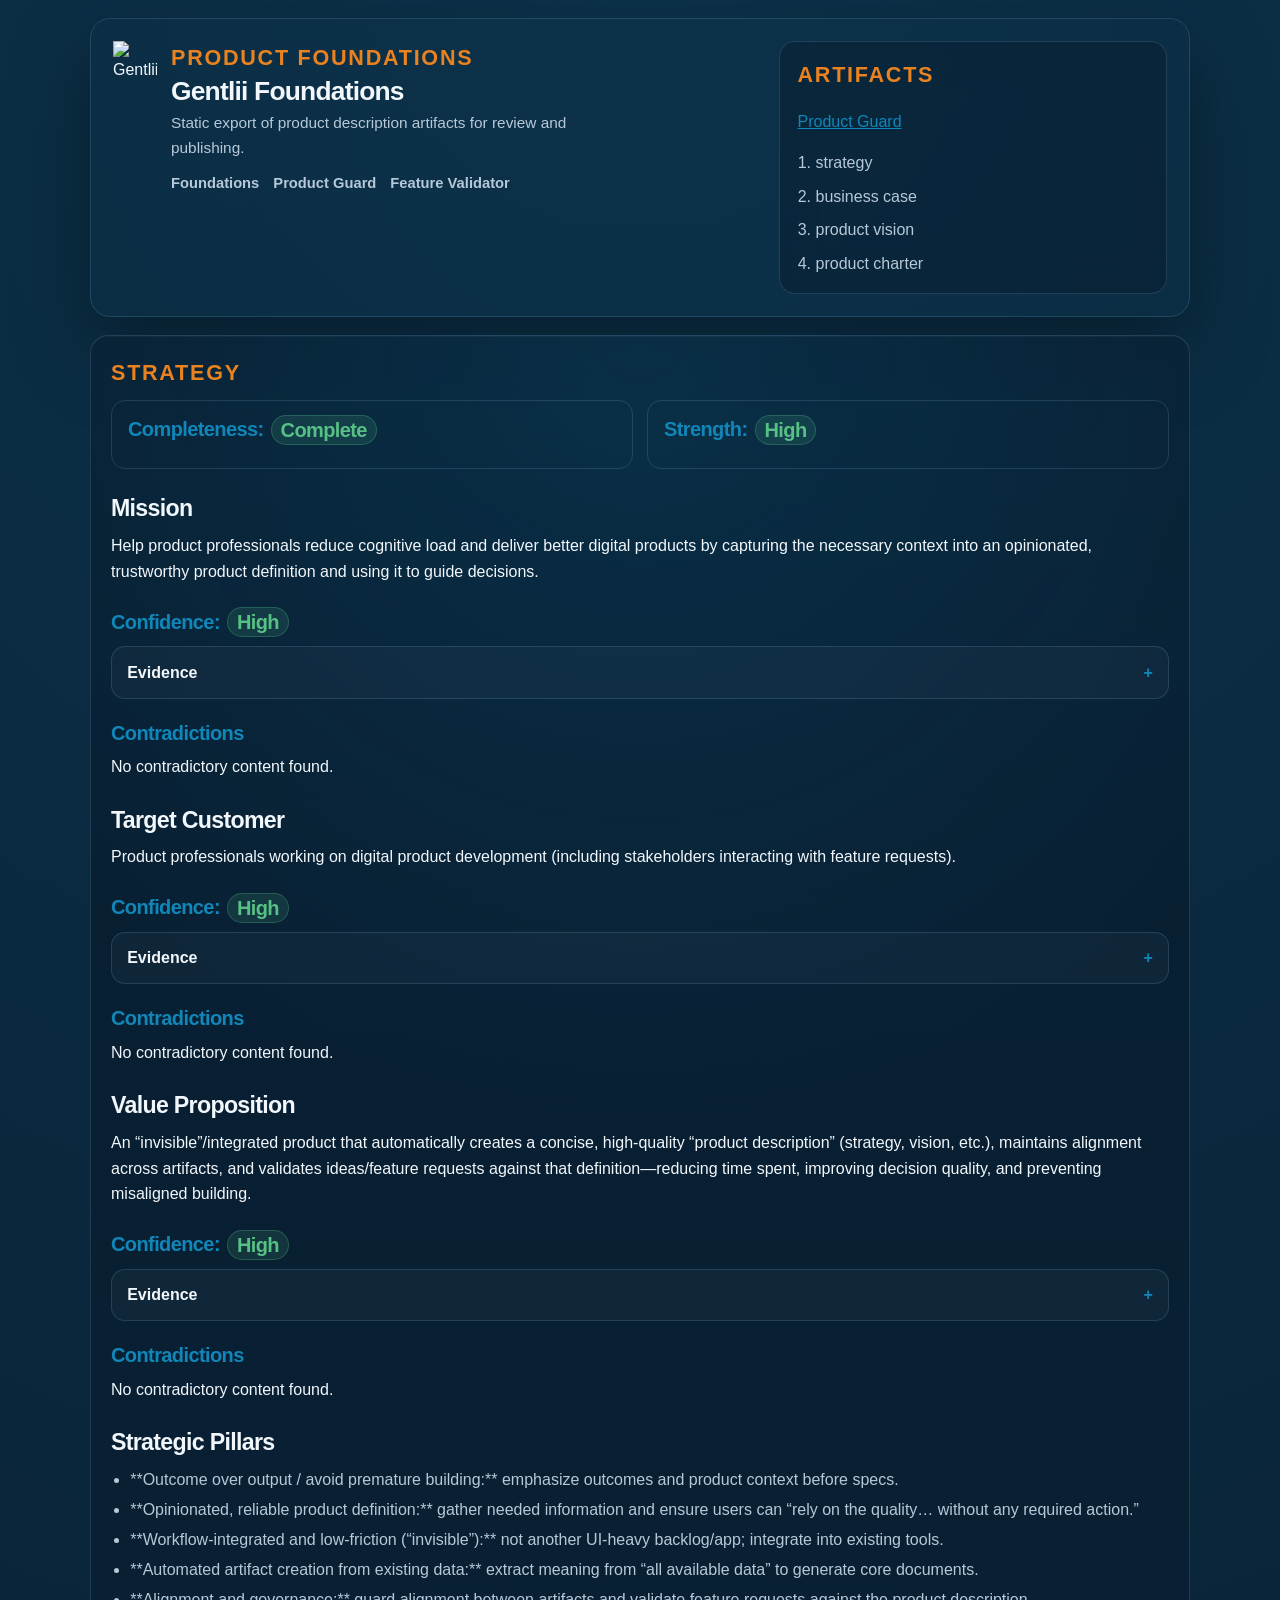
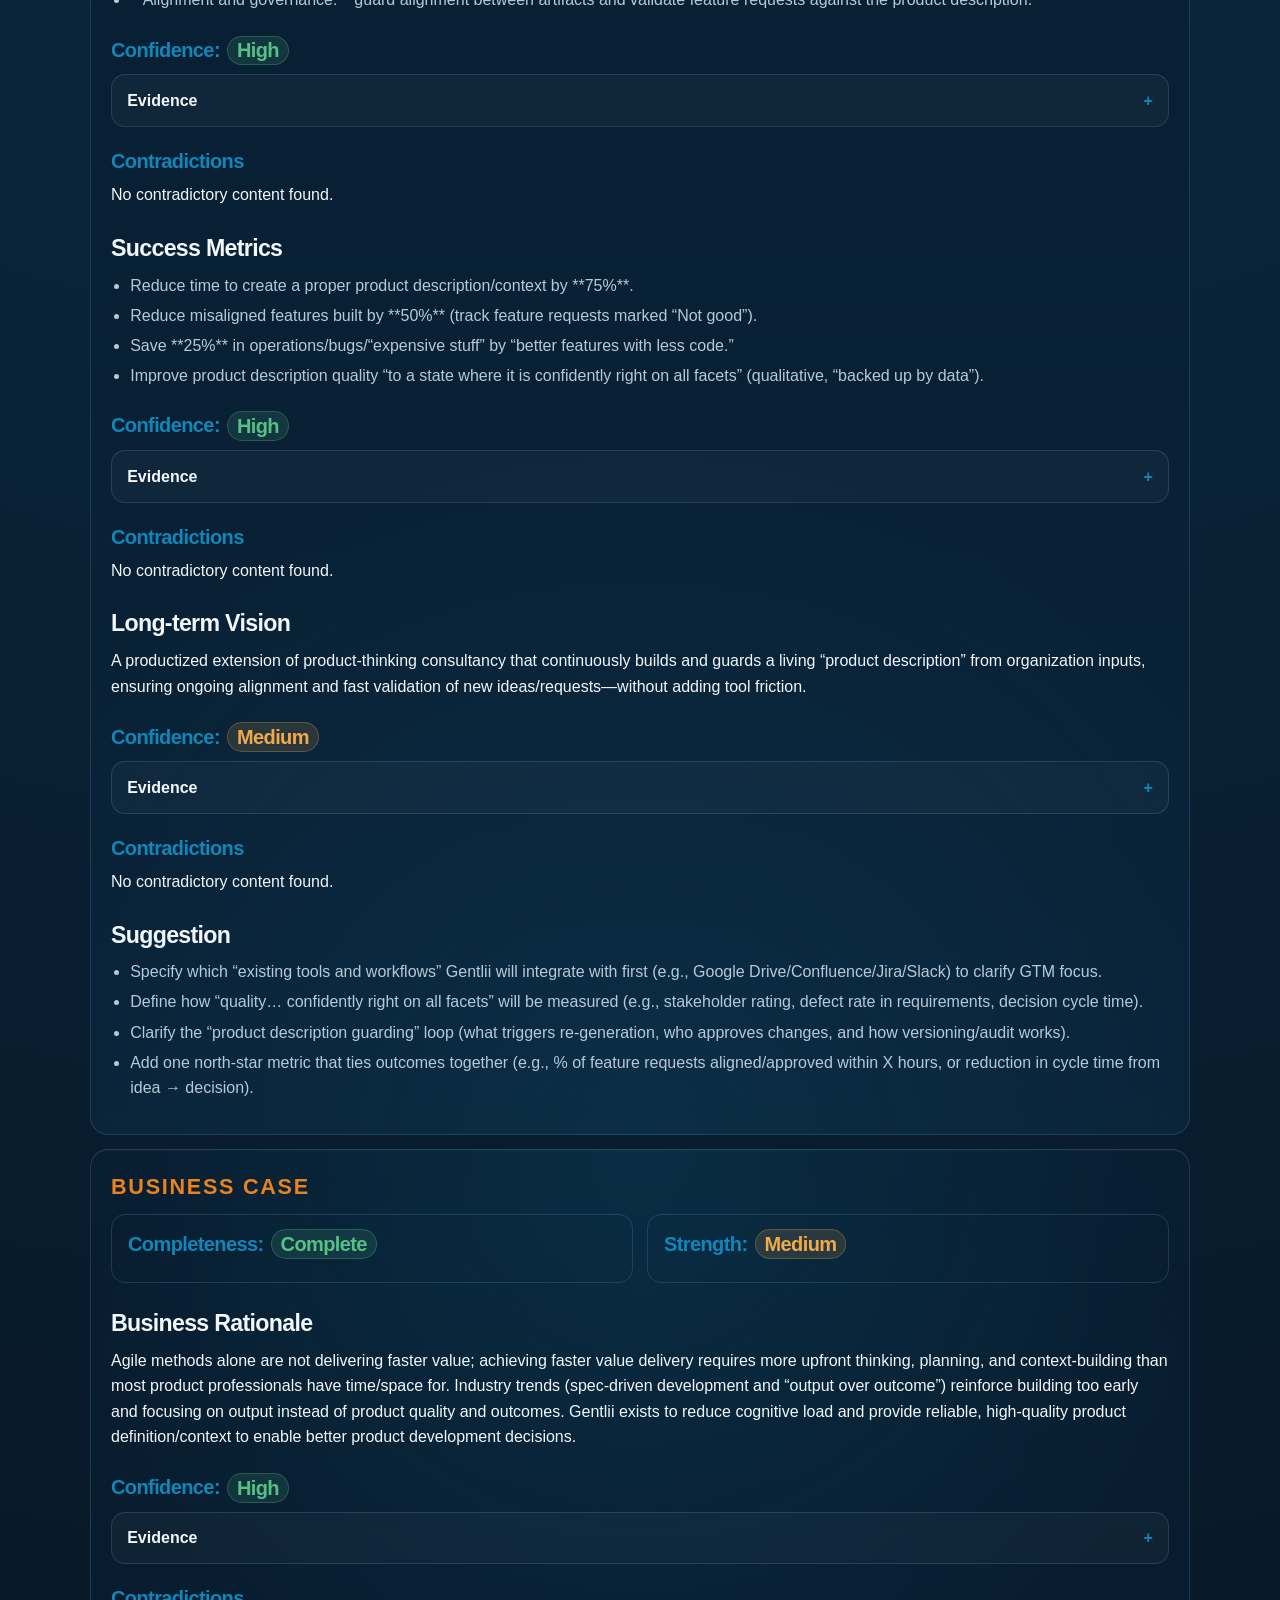
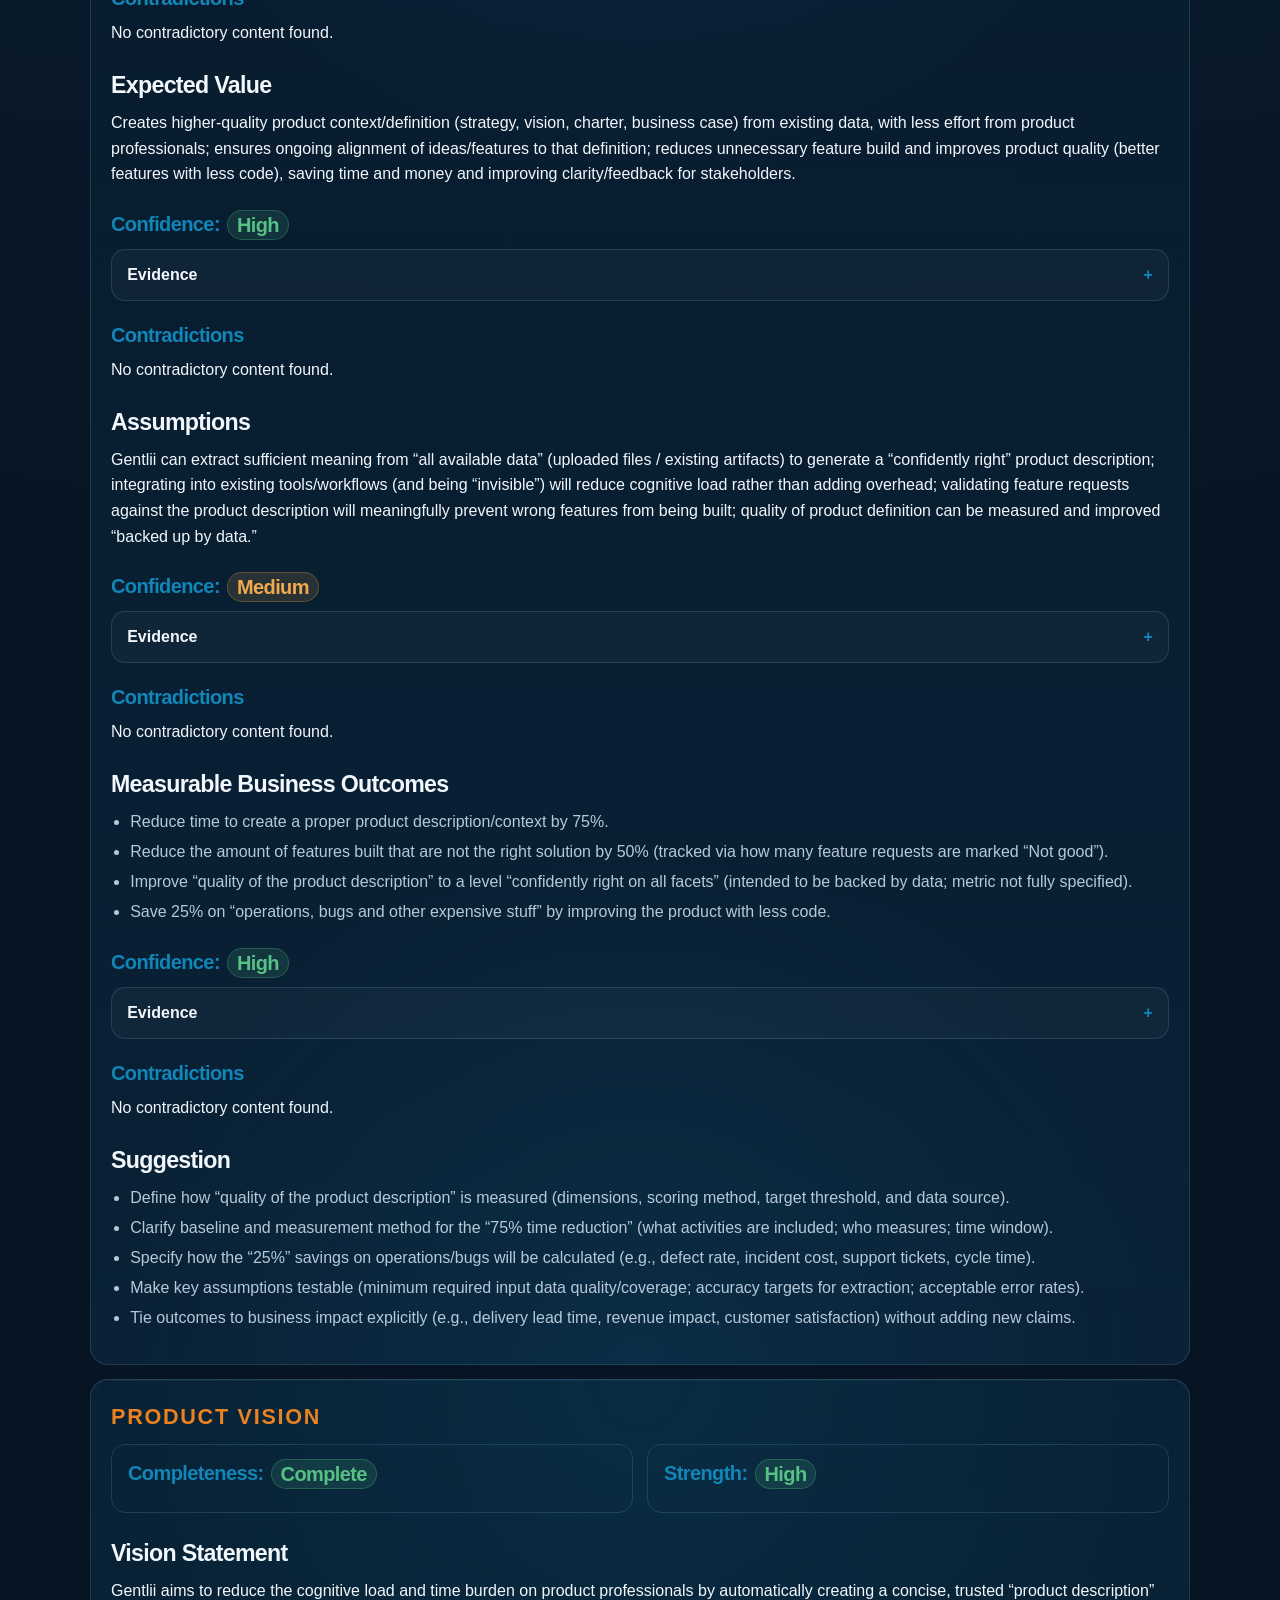
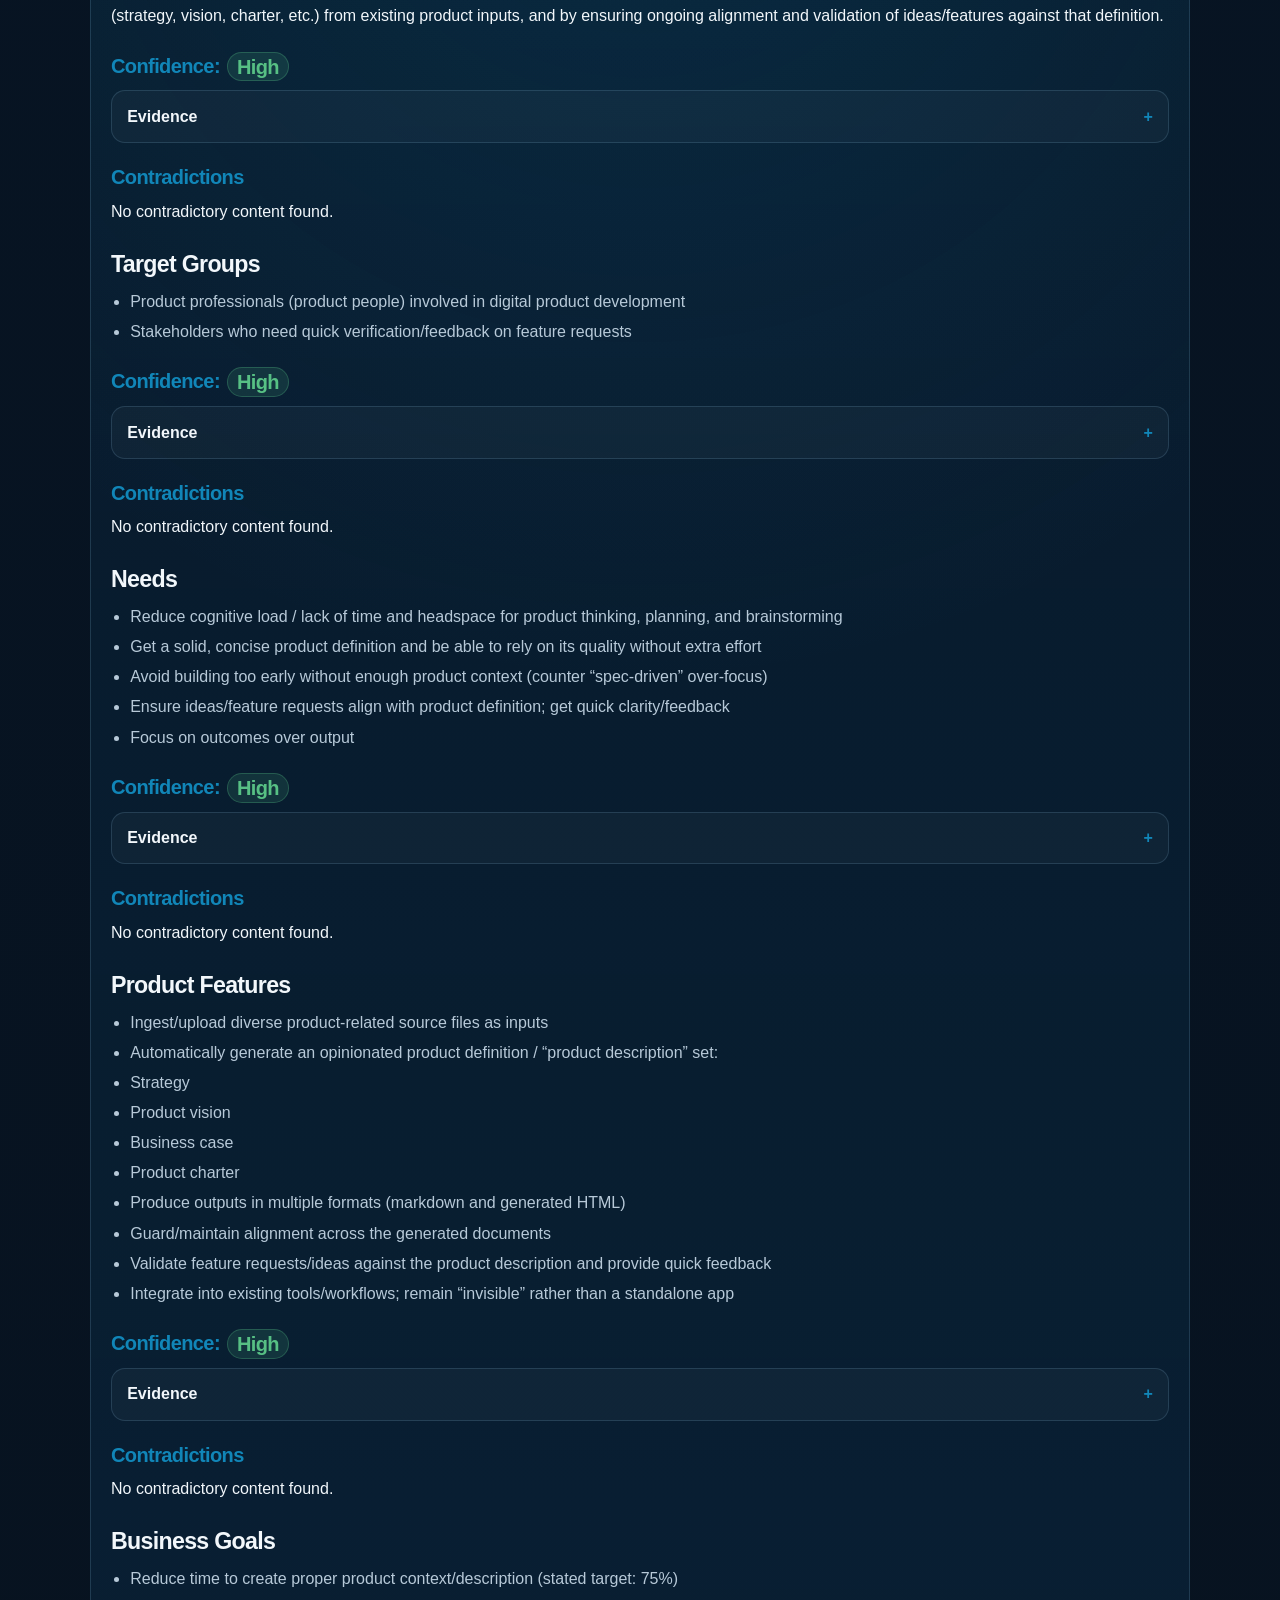
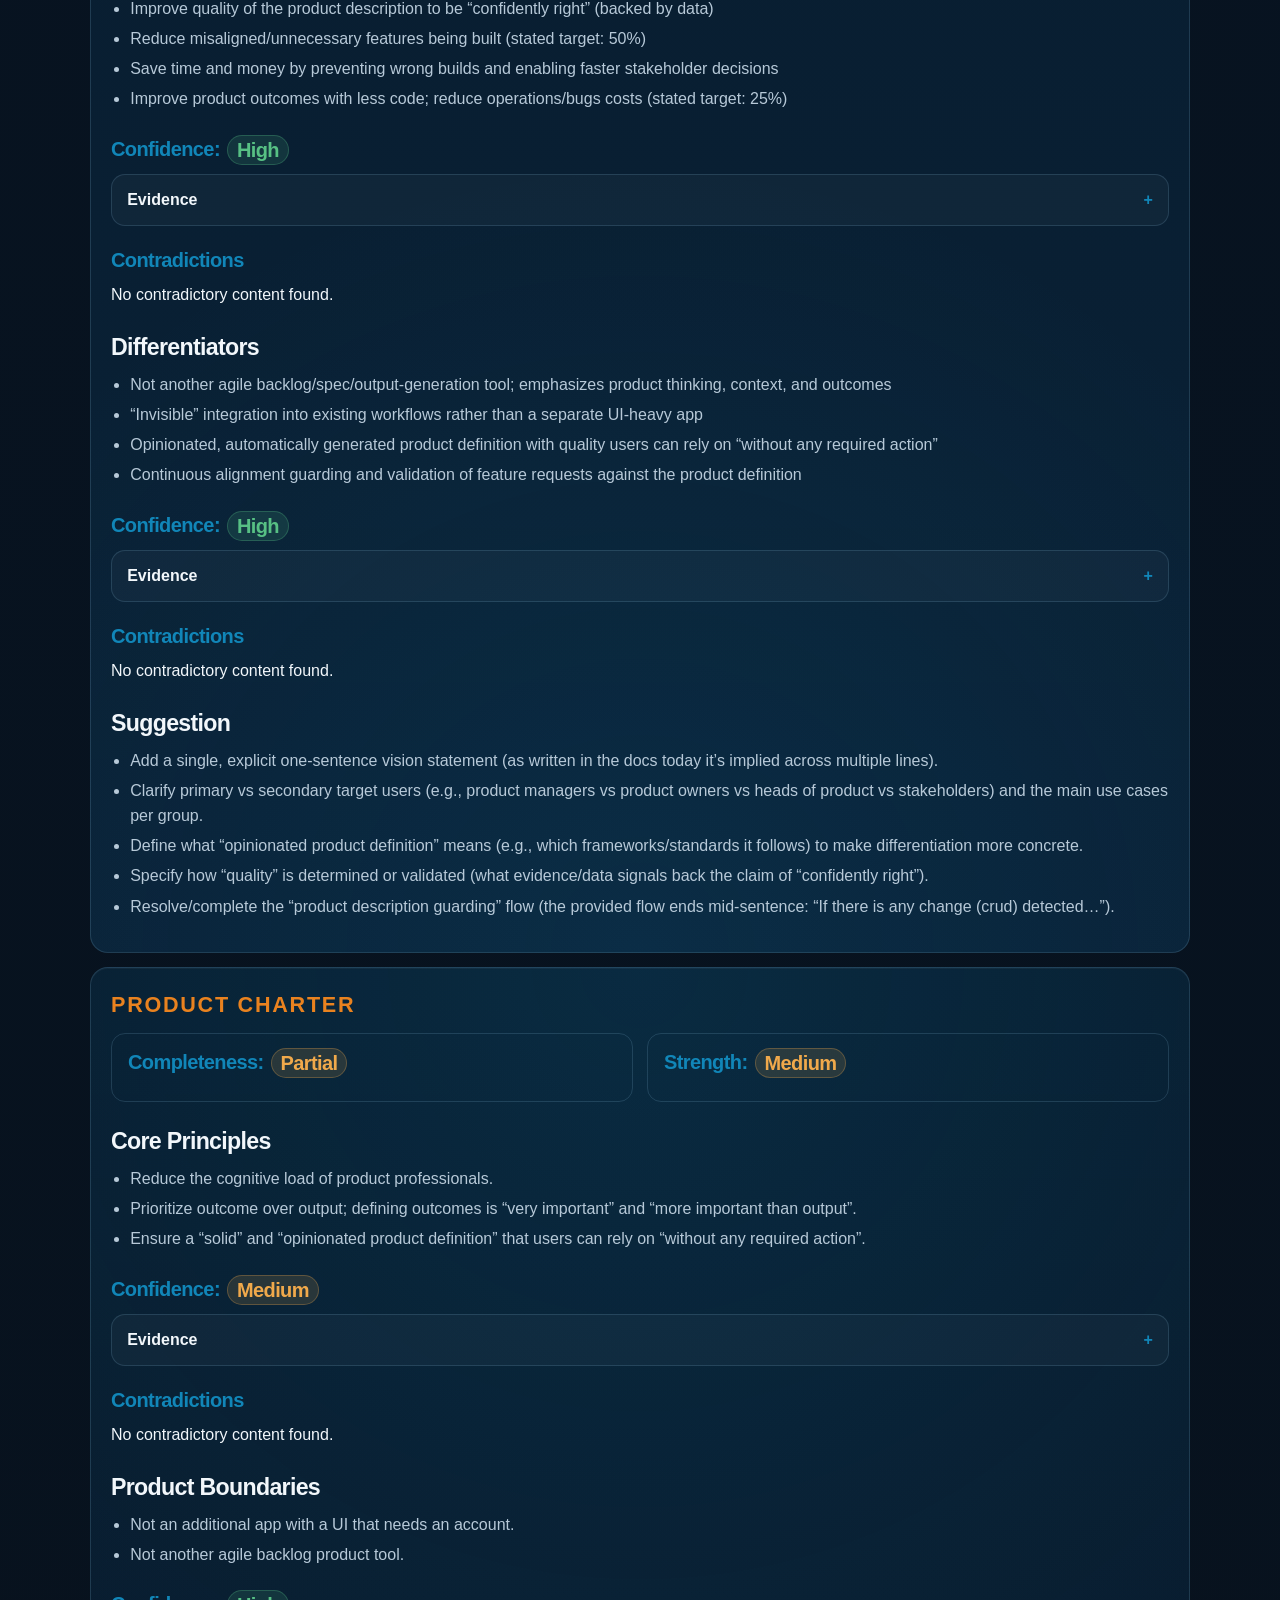
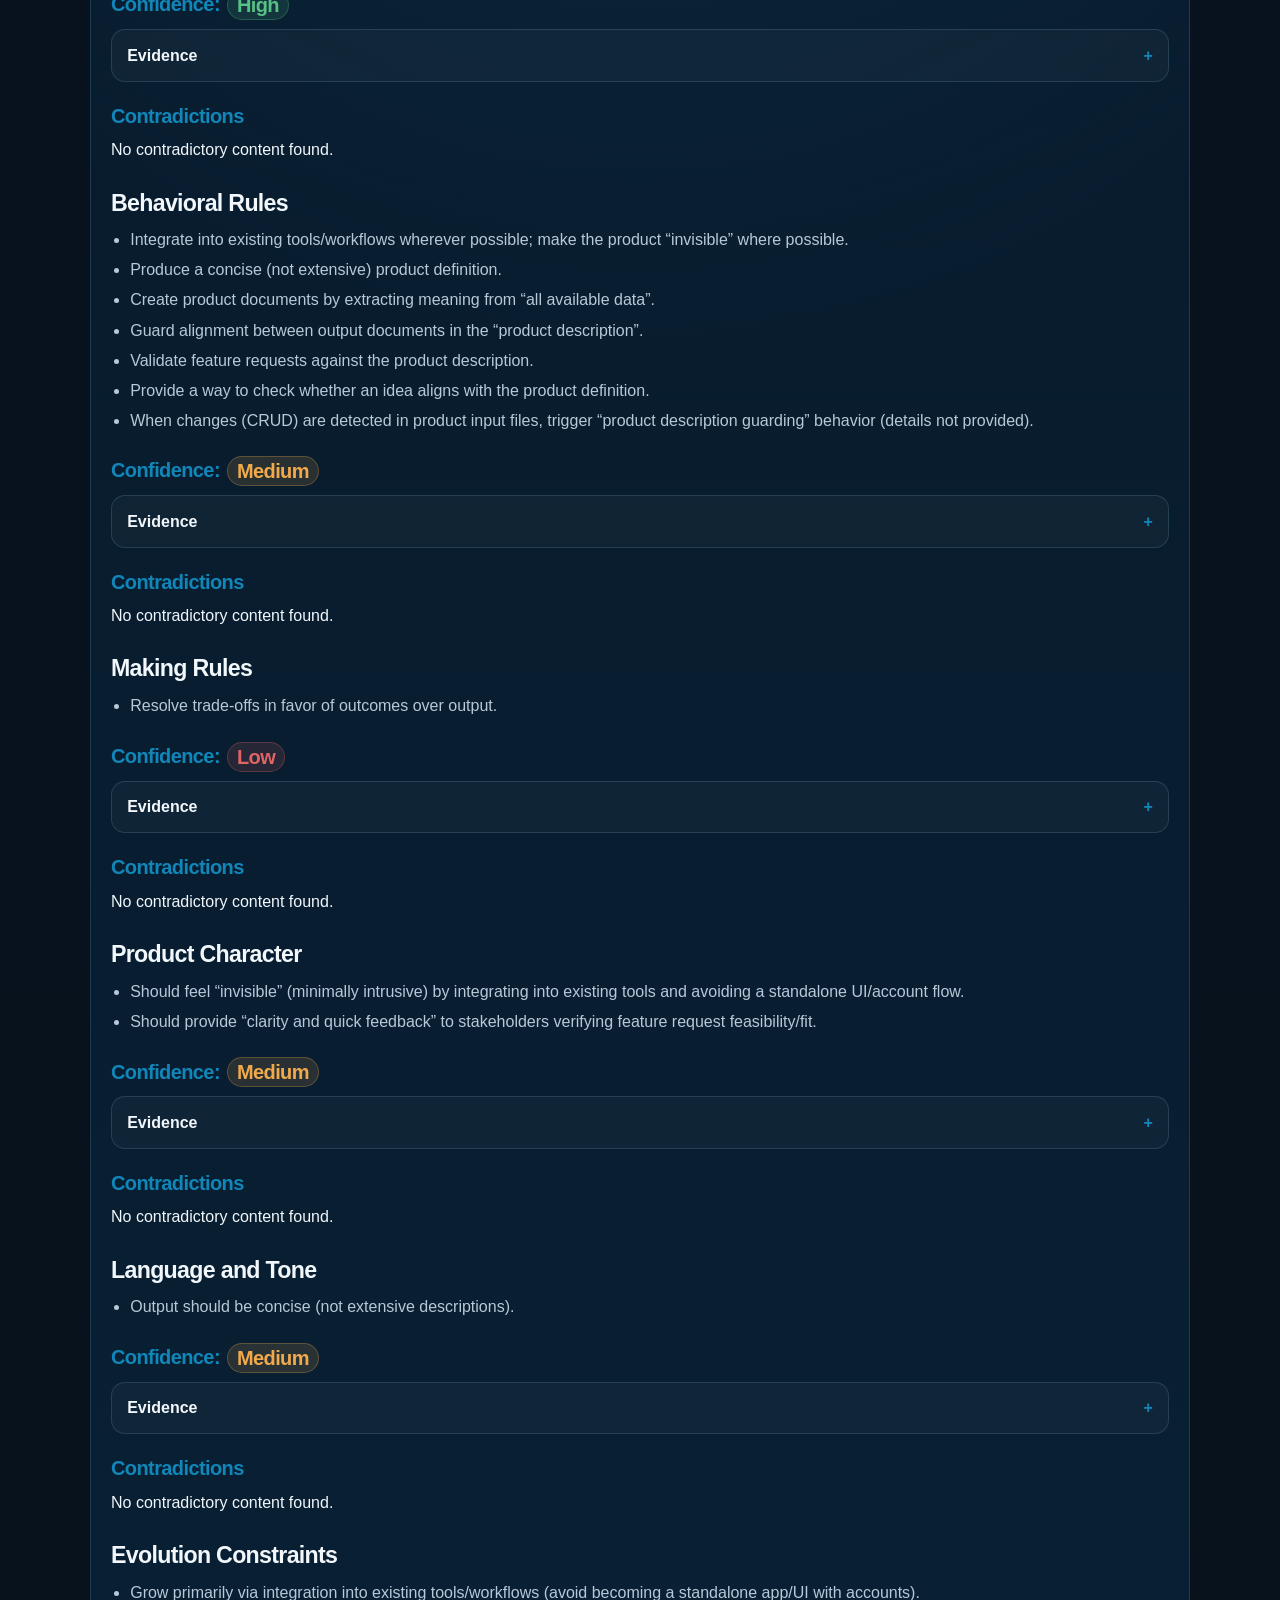
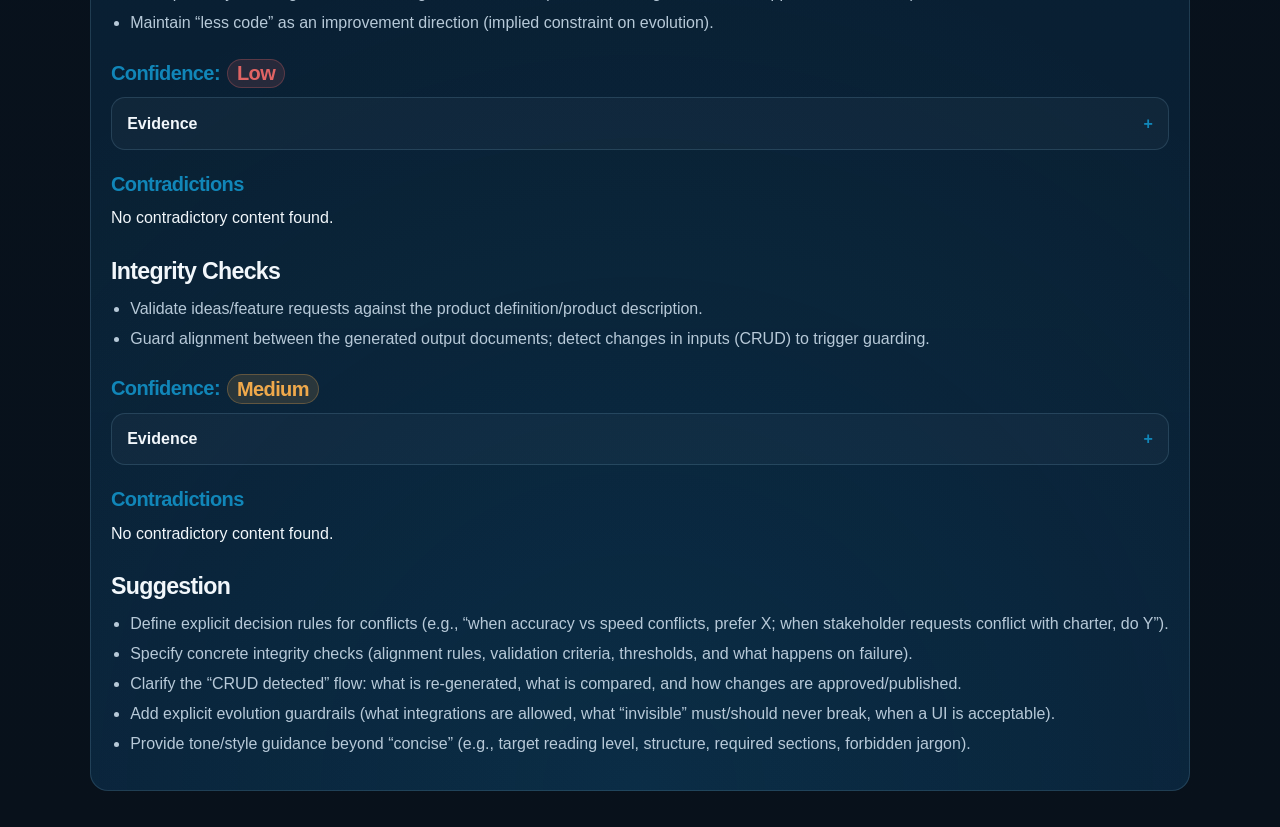
==== commit 43129548: "Moved Risks and Justification to top of featureVal" ====
--- a/product-definitions/product-description/index.html
+++ b/product-definitions/product-description/index.html
@@ -40,43 +40,43 @@
         <div class="doc-content">
           <div class="doc-dual-section-grid"><section class="doc-side-section"><h3 class="metric-heading">Completeness: <span class="metric-value metric-pill metric-high">Complete</span></h3></section><section class="doc-side-section"><h3 class="metric-heading">Strength: <span class="metric-value metric-pill metric-high">High</span></h3></section></div>
           <h2>Mission</h2>
-          <p>Help product professionals reduce cognitive load and do the “thinking and planning and making smart choices” required for solid digital product development by creating and maintaining an opinionated, high-quality product definition/context.</p>
-          <h3 class="metric-heading">Confidence: <span class="metric-value metric-pill metric-high">High</span></h3>
-          <details class="evidence-accordion"><summary>Evidence</summary><div class="evidence-body"><p>“This product is about reducing cognitive load of product professionals.” / “We want to help product professionals by… providing help in gathering the needed information for solid product development… capture this in a opinionated product definition.”</p></div></details>
+          <p>Help product professionals reduce cognitive load and deliver better digital products by capturing the necessary context into an opinionated, trustworthy product definition and using it to guide decisions.</p>
+          <h3 class="metric-heading">Confidence: <span class="metric-value metric-pill metric-high">High</span></h3>
+          <details class="evidence-accordion"><summary>Evidence</summary><div class="evidence-body"><p>“This product is about reducing cognitive load of product professionals.” / “Gentlii focusses on digital product development.” / “We want to help product professionals by… providing help in gathering the needed information for solid product development… capture this in a opinionated product definition.”</p></div></details>
           <h3>Contradictions</h3>
           <p>No contradictory content found.</p>
           <h2>Target Customer</h2>
-          <p>Product professionals involved in digital product development (including those currently supported via product thinking consultancy).</p>
-          <h3 class="metric-heading">Confidence: <span class="metric-value metric-pill metric-high">High</span></h3>
-          <details class="evidence-accordion"><summary>Evidence</summary><div class="evidence-body"><p>“Gentlii focusses on digital product development.” / “We want to help product professionals…” / “Now we do product thinking consultancy…”</p></div></details>
+          <p>Product professionals working on digital product development (including stakeholders interacting with feature requests).</p>
+          <h3 class="metric-heading">Confidence: <span class="metric-value metric-pill metric-high">High</span></h3>
+          <details class="evidence-accordion"><summary>Evidence</summary><div class="evidence-body"><p>“We want to help product professionals…” / “This product is about reducing cognitive load of product professionals.” / “It will provide stakeholders a way to quickly verify a feature requests possibility.”</p></div></details>
           <h3>Contradictions</h3>
           <p>No contradictory content found.</p>
           <h2>Value Proposition</h2>
-          <ul><li>Creates concise, trusted “product description” artifacts (strategy, product vision, business case, product charter) by extracting meaning from available data, reducing the effort/time needed for solid product context.</li><li>Guards alignment across the produced documents and validates feature requests/ideas against the product description, giving stakeholders quick clarity/feedback and reducing waste (building the wrong things, excess code/ops/bugs).</li><li>Minimizes user burden by integrating into existing tools/workflows and being “invisible” rather than another UI-heavy app.</li></ul>
-          <h3 class="metric-heading">Confidence: <span class="metric-value metric-pill metric-high">High</span></h3>
-          <details class="evidence-accordion"><summary>Evidence</summary><div class="evidence-body"><p>“The product will create strategic, product vision, product charter documents… by extracting the meaning from all available data.” / “The product will guard alignment…” / “The product will validate feature requests…” / “Wherever possible the product should integrate within existing tools and workflows… Wherever we can make the product invisible we will do that.”</p></div></details>
+          <p>An “invisible”/integrated product that automatically creates a concise, high-quality “product description” (strategy, vision, etc.), maintains alignment across artifacts, and validates ideas/feature requests against that definition—reducing time spent, improving decision quality, and preventing misaligned building.</p>
+          <h3 class="metric-heading">Confidence: <span class="metric-value metric-pill metric-high">High</span></h3>
+          <details class="evidence-accordion"><summary>Evidence</summary><div class="evidence-body"><p>“Wherever possible the product should integrate within existing tools and workflows.” / “The users… need a very concise product definition.” / “The product will create strategic, product vision, product charter documents…” / “The product will guard alignment…” / “The product will validate feature requests against the product description.”</p></div></details>
           <h3>Contradictions</h3>
           <p>No contradictory content found.</p>
           <h2>Strategic Pillars</h2>
-          <ul><li>Outcome-over-output orientation and improved product quality (avoid building too early without context; emphasize outcomes).</li><li>Opinionated, high-quality product definition users can rely on “without any required action.”</li><li>Workflow integration / low-friction experience (not an additional UI-heavy backlog tool; “invisible” where possible).</li><li>Continuous alignment/validation: check whether ideas/features align with the product definition; guard alignment between documents.</li></ul>
-          <h3 class="metric-heading">Confidence: <span class="metric-value metric-pill metric-high">High</span></h3>
-          <details class="evidence-accordion"><summary>Evidence</summary><div class="evidence-body"><p>“Output over outcome… it must be the other way around.” / “making sure they can rely on the quality of this product definition without any required action” / “not be an additional app with an UI… integrate within existing tools” / “providing a way for them to check whether any idea aligns with the product definition” / “The product is not another agile backlog product tool.”</p></div></details>
+          <ul><li>**Outcome over output / avoid premature building:** emphasize outcomes and product context before specs.</li><li>**Opinionated, reliable product definition:** gather needed information and ensure users can “rely on the quality… without any required action.”</li><li>**Workflow-integrated and low-friction (“invisible”):** not another UI-heavy backlog/app; integrate into existing tools.</li><li>**Automated artifact creation from existing data:** extract meaning from “all available data” to generate core documents.</li><li>**Alignment and governance:** guard alignment between artifacts and validate feature requests against the product description.</li></ul>
+          <h3 class="metric-heading">Confidence: <span class="metric-value metric-pill metric-high">High</span></h3>
+          <details class="evidence-accordion"><summary>Evidence</summary><div class="evidence-body"><p>“Output over outcome while is must be the other way around.” / “making sure they can rely on the quality of this product definition without any required action” / “Wherever we can make the product invisible we will do that.” / “created by extracting the meaning from all available data.” / “guard alignment… validate feature requests…”</p></div></details>
           <h3>Contradictions</h3>
           <p>No contradictory content found.</p>
           <h2>Success Metrics</h2>
-          <ul><li>“Reduce the time to create a proper product description/context by 75%.”</li><li>“Reduce the amount of features that will be build that are not the right solution by 50% (we can register how many feature requests are marked Not good).”</li><li>“Better features with less code save 25% op operations, bugs and other expensive stuff.”</li><li>Quality improvement target stated qualitatively: “prove… that the quality of the product description will improve to a state where it is confidently right on all facets.”</li></ul>
-          <h3 class="metric-heading">Confidence: <span class="metric-value metric-pill metric-high">High</span></h3>
-          <details class="evidence-accordion"><summary>Evidence</summary><div class="evidence-body"><p>“Reduce the time… by 75%.” / “reduce the amount of features… by 50%” / “save 25% op operations, bugs…” / “prove (bakced up by data) that the quality… will improve…”</p></div></details>
+          <ul><li>Reduce time to create a proper product description/context by **75%**.</li><li>Reduce misaligned features built by **50%** (track feature requests marked “Not good”).</li><li>Save **25%** in operations/bugs/“expensive stuff” by “better features with less code.”</li><li>Improve product description quality “to a state where it is confidently right on all facets” (qualitative, “backed up by data”).</li></ul>
+          <h3 class="metric-heading">Confidence: <span class="metric-value metric-pill metric-high">High</span></h3>
+          <details class="evidence-accordion"><summary>Evidence</summary><div class="evidence-body"><p>“Reduce the time… by 75%.” / “reduce the amount of features… by 50% (we can register how many feature requests are marked Not good)” / “save 25% op operations, bugs…” / “prove (bakced up by data) that the quality… will improve…”</p></div></details>
           <h3>Contradictions</h3>
           <p>No contradictory content found.</p>
           <h2>Long-term Vision</h2>
-          <p>A product that becomes an extension of their product thinking consultancy by automating/embedding product thinking: continuously generating and guarding a central “product description” from all available inputs and integrating into existing workflows (rather than being a standalone app).</p>
-          <h3 class="metric-heading">Confidence: <span class="metric-value metric-pill metric-medium">Medium</span></h3>
-          <details class="evidence-accordion"><summary>Evidence</summary><div class="evidence-body"><p>“Gentlii could be a extension of the product thinking consultancy work.” / “Wherever possible the product should integrate within existing tools and workflows.” / “If there is any change (crud) detected in product input files…”</p></div></details>
-          <h3>Contradictions</h3>
-          <p>No contradictory content found.</p>
-          <h2>Suggestion</h2>
-          <ul><li>Define how “quality of the product description… confidently right on all facets” is measured (e.g., rubric, stakeholder agreement rate, rework rate, downstream metric impact).</li><li>Clarify primary customer segment(s) (e.g., PMs vs product owners vs heads of product; company size/type) and the initial go-to-market wedge.</li><li>Specify the “existing tools and workflows” intended for first integrations (e.g., Jira/Linear/Confluence/Notion/Google Drive) to sharpen strategic focus.</li><li>Add explicit retention/adoption metrics (e.g., weekly active teams, % feature requests validated through Gentlii) to complement the outcome metrics.</li><li>Make the “product description guarding” loop explicit (what triggers re-generation, who approves changes, and how conflicts across sources are resolved).</li></ul>
+          <p>A productized extension of product-thinking consultancy that continuously builds and guards a living “product description” from organization inputs, ensuring ongoing alignment and fast validation of new ideas/requests—without adding tool friction.</p>
+          <h3 class="metric-heading">Confidence: <span class="metric-value metric-pill metric-medium">Medium</span></h3>
+          <details class="evidence-accordion"><summary>Evidence</summary><div class="evidence-body"><p>“Gentlii could be a extension of the product thinking consultancy work.” / “If there is any change (crud) detected in product input files” / “The set of documents is called the `product description`”</p></div></details>
+          <h3>Contradictions</h3>
+          <p>No contradictory content found.</p>
+          <h2>Suggestion</h2>
+          <ul><li>Specify which “existing tools and workflows” Gentlii will integrate with first (e.g., Google Drive/Confluence/Jira/Slack) to clarify GTM focus.</li><li>Define how “quality… confidently right on all facets” will be measured (e.g., stakeholder rating, defect rate in requirements, decision cycle time).</li><li>Clarify the “product description guarding” loop (what triggers re-generation, who approves changes, and how versioning/audit works).</li><li>Add one north-star metric that ties outcomes together (e.g., % of feature requests aligned/approved within X hours, or reduction in cycle time from idea → decision).</li></ul>
         </div>
       </section>
       <section class="doc-card" id="business-case">
@@ -84,75 +84,75 @@
         <div class="doc-content">
           <div class="doc-dual-section-grid"><section class="doc-side-section"><h3 class="metric-heading">Completeness: <span class="metric-value metric-pill metric-high">Complete</span></h3></section><section class="doc-side-section"><h3 class="metric-heading">Strength: <span class="metric-value metric-pill metric-medium">Medium</span></h3></section></div>
           <h2>Business Rationale</h2>
-          <p>Gentlii exists to address a gap in agile/product development where “faster value delivery” does not come from processes alone, but from better upfront thinking, planning, and product context—something many product professionals lack time and environment for. It also positions itself against industry trends of spec-driven development and “output over outcome,” arguing teams start building too early without enough context. Additionally, it is framed as an extension/scaling of existing product thinking consultancy that is currently too dependent on consultants.</p>
-          <h3 class="metric-heading">Confidence: <span class="metric-value metric-pill metric-high">High</span></h3>
-          <details class="evidence-accordion"><summary>Evidence</summary><div class="evidence-body"><p>“the agile promise of faster value delivery sadly does not come from the processes like scrum”; “it requires much more thinking and planning and making smart choices”; “most people do not have the time nor the head space”; “start building too early without enough product context”; “Output over outcome”; “Gentlii could be a extension of the product thinking consultancy work… embedded in the consultant pulling the process.”</p></div></details>
+          <p>Agile methods alone are not delivering faster value; achieving faster value delivery requires more upfront thinking, planning, and context-building than most product professionals have time/space for. Industry trends (spec-driven development and “output over outcome”) reinforce building too early and focusing on output instead of product quality and outcomes. Gentlii exists to reduce cognitive load and provide reliable, high-quality product definition/context to enable better product development decisions.</p>
+          <h3 class="metric-heading">Confidence: <span class="metric-value metric-pill metric-high">High</span></h3>
+          <details class="evidence-accordion"><summary>Evidence</summary><div class="evidence-body"><p>“the agile promise of faster value delivery sadly does not come from the processes like scrum,” “it requires much more thinking and planning,” “most people do not have the time nor the head space,” “start building too early without enough product context,” “Output over outcome,” “This product is about reducing cognitive load of product professionals.”</p></div></details>
           <h3>Contradictions</h3>
           <p>No contradictory content found.</p>
           <h2>Expected Value</h2>
-          <p>Reduce cognitive load for product professionals by making product definition work concise, reliable, and integrated into existing workflows. Improve product quality by generating and maintaining aligned product artifacts (strategy, vision, charter, business case), validating feature requests against the product description, and shifting focus from output to outcomes.</p>
-          <h3 class="metric-heading">Confidence: <span class="metric-value metric-pill metric-high">High</span></h3>
-          <details class="evidence-accordion"><summary>Evidence</summary><div class="evidence-body"><p>“This product is about reducing cognitive load of product professionals”; “integrate within existing tools and workflows”; “need a very concise product definition”; “Defining outcomes is very important. More important than output.”; “create strategic, product vision, product charter documents… extracting the meaning from all available data”; “guard alignment”; “validate feature requests against the product description.”</p></div></details>
+          <p>Creates higher-quality product context/definition (strategy, vision, charter, business case) from existing data, with less effort from product professionals; ensures ongoing alignment of ideas/features to that definition; reduces unnecessary feature build and improves product quality (better features with less code), saving time and money and improving clarity/feedback for stakeholders.</p>
+          <h3 class="metric-heading">Confidence: <span class="metric-value metric-pill metric-high">High</span></h3>
+          <details class="evidence-accordion"><summary>Evidence</summary><div class="evidence-body"><p>“providing help in gathering the needed information for solid product development… opinionated product definition,” “making sure they can rely on the quality… without any required action,” “check whether any idea aligns,” “create strategic, product vision, product charter documents… extracting the meaning from all available data,” “guard alignment,” “validate feature requests… give clarity and quick feedback,” “time and money saved,” “Better features with less code.”</p></div></details>
           <h3>Contradictions</h3>
           <p>No contradictory content found.</p>
           <h2>Assumptions</h2>
-          <ul><li>Users can provide “all types of files” with sufficient signal about the product/ideas, and Gentlii can extract meaning from “all available data” to generate correct core product artifacts.</li><li>Users will trust the generated product definition “without any required action,” implying the system can achieve and maintain high quality autonomously.</li><li>Integration into existing tools/workflows (and “invisible” operation) is feasible without becoming “an additional app with an UI that needs an account.”</li><li>Quality of product definition can be assessed and “proved (backed up by data).”</li></ul>
-          <h3 class="metric-heading">Confidence: <span class="metric-value metric-pill metric-medium">Medium</span></h3>
-          <details class="evidence-accordion"><summary>Evidence</summary><div class="evidence-body"><p>“A user uploads all types of files they can find that state something about the product or ideas for a product”; “created by extracting the meaning from all available data”; “rely on the quality of this product definition without any required action”; “Wherever possible the product should integrate within existing tools and workflows”; “should not be an additional app with an UI that needs an account”; “It will prove (bakced up by data) that the quality… will improve…”</p></div></details>
+          <p>Gentlii can extract sufficient meaning from “all available data” (uploaded files / existing artifacts) to generate a “confidently right” product description; integrating into existing tools/workflows (and being “invisible”) will reduce cognitive load rather than adding overhead; validating feature requests against the product description will meaningfully prevent wrong features from being built; quality of product definition can be measured and improved “backed up by data.”</p>
+          <h3 class="metric-heading">Confidence: <span class="metric-value metric-pill metric-medium">Medium</span></h3>
+          <details class="evidence-accordion"><summary>Evidence</summary><div class="evidence-body"><p>“created by extracting the meaning from all available data,” “A user uploads all types of files…,” “Wherever possible the product should integrate within existing tools and workflows,” “Wherever we can make the product invisible we will do that,” “It will prove (backed up by data) that the quality… will improve,” “validate feature requests against the product description,” “reduce the amount of features… that are not the right solution.”</p></div></details>
           <h3>Contradictions</h3>
           <p>No contradictory content found.</p>
           <h2>Measurable Business Outcomes</h2>
-          <ul><li>Reduce time to create proper product description/context by 75%.</li><li>Reduce “features that will be build that are not the right solution” by 50% (tracked via feature requests marked “Not good”).</li><li>Save 25% on operations/bugs/“expensive stuff” by “better features with less code.”</li><li>Provide quick stakeholder verification/feedback on feature request feasibility.</li><li>Improve product description quality to a level that is “confidently right on all facets,” with proof “backed up by data” (measurement method not specified).</li></ul>
-          <h3 class="metric-heading">Confidence: <span class="metric-value metric-pill metric-high">High</span></h3>
-          <details class="evidence-accordion"><summary>Evidence</summary><div class="evidence-body"><p>“Reduce the time… by 75%.”; “reduce the amount of features… not the right solution by 50% (we can register how many feature requests are marked Not good)”; “Better features with less code save 25% op operations, bugs and other expensive stuff.”; “provide stakeholders a way to quickly verify a feature requests possibility.”</p></div></details>
-          <h3>Contradictions</h3>
-          <p>No contradictory content found.</p>
-          <h2>Suggestion</h2>
-          <ul><li>Define how “quality of the product description” will be measured (rubric, acceptance criteria, baseline, and how “confidently right on all facets” is validated).</li><li>Specify the measurement approach for “25% op operations, bugs” (which cost buckets, timeframe, and attribution to Gentlii vs other factors).</li><li>Make key assumptions explicit and testable (e.g., minimum viable input data needed; what “no required action” means operationally; limits/failure modes).</li><li>Clarify the target users, usage context, and the “integration within existing tools” scope (which tools first, what “invisible” interaction looks like).</li><li>Add a causal chain narrative connecting inputs → product description → alignment/validation → fewer wrong features → time/cost savings.</li></ul>
+          <ul><li>Reduce time to create a proper product description/context by 75%.</li><li>Reduce the amount of features built that are not the right solution by 50% (tracked via how many feature requests are marked “Not good”).</li><li>Improve “quality of the product description” to a level “confidently right on all facets” (intended to be backed by data; metric not fully specified).</li><li>Save 25% on “operations, bugs and other expensive stuff” by improving the product with less code.</li></ul>
+          <h3 class="metric-heading">Confidence: <span class="metric-value metric-pill metric-high">High</span></h3>
+          <details class="evidence-accordion"><summary>Evidence</summary><div class="evidence-body"><p>“Reduce the time… by 75%,” “reduce the amount of features… by 50% (we can register how many feature requests are marked Not good),” “save 25% op operations, bugs and other expensive stuff,” “prove (bakced up by data) that the quality… will improve.”</p></div></details>
+          <h3>Contradictions</h3>
+          <p>No contradictory content found.</p>
+          <h2>Suggestion</h2>
+          <ul><li>Define how “quality of the product description” is measured (dimensions, scoring method, target threshold, and data source).</li><li>Clarify baseline and measurement method for the “75% time reduction” (what activities are included; who measures; time window).</li><li>Specify how the “25%” savings on operations/bugs will be calculated (e.g., defect rate, incident cost, support tickets, cycle time).</li><li>Make key assumptions testable (minimum required input data quality/coverage; accuracy targets for extraction; acceptable error rates).</li><li>Tie outcomes to business impact explicitly (e.g., delivery lead time, revenue impact, customer satisfaction) without adding new claims.</li></ul>
         </div>
       </section>
       <section class="doc-card" id="product-vision">
         <div class="panel-eyebrow">product vision</div>
         <div class="doc-content">
-          <div class="doc-dual-section-grid"><section class="doc-side-section"><h3 class="metric-heading">Completeness: <span class="metric-value metric-pill metric-medium">Partial</span></h3></section><section class="doc-side-section"><h3 class="metric-heading">Strength: <span class="metric-value metric-pill metric-medium">Medium</span></h3></section></div>
+          <div class="doc-dual-section-grid"><section class="doc-side-section"><h3 class="metric-heading">Completeness: <span class="metric-value metric-pill metric-high">Complete</span></h3></section><section class="doc-side-section"><h3 class="metric-heading">Strength: <span class="metric-value metric-pill metric-high">High</span></h3></section></div>
           <h2>Vision Statement</h2>
-          <p>Help product professionals deliver higher-quality digital products by reducing their cognitive load and enabling outcome-focused product development through a reliable, concise product definition and alignment checking.</p>
-          <h3 class="metric-heading">Confidence: <span class="metric-value metric-pill metric-medium">Medium</span></h3>
-          <details class="evidence-accordion"><summary>Evidence</summary><div class="evidence-body"><p>“This product is about reducing cognitive load of product professionals.” / “We want to help product professionals by… providing help in gathering the needed information… capture this in a opinionated product definition… making sure they can rely on the quality… providing a way… to check whether any idea aligns with the product definition”</p></div></details>
+          <p>Gentlii aims to reduce the cognitive load and time burden on product professionals by automatically creating a concise, trusted “product description” (strategy, vision, charter, etc.) from existing product inputs, and by ensuring ongoing alignment and validation of ideas/features against that definition.</p>
+          <h3 class="metric-heading">Confidence: <span class="metric-value metric-pill metric-high">High</span></h3>
+          <details class="evidence-accordion"><summary>Evidence</summary><div class="evidence-body"><p>“This product is about reducing cognitive load of product professionals…”, “The users… need a very concise product definition.”, “The product will create strategic, product vision, product charter documents… by extracting the meaning from all available data.”, “The product will guard alignment…”, “The product will validate feature requests against the product description.”</p></div></details>
           <h3>Contradictions</h3>
           <p>No contradictory content found.</p>
           <h2>Target Groups</h2>
-          <ul><li>Product professionals (in digital product development)</li><li>Stakeholders (as verifiers of feature-request fit)</li></ul>
-          <h3 class="metric-heading">Confidence: <span class="metric-value metric-pill metric-high">High</span></h3>
-          <details class="evidence-accordion"><summary>Evidence</summary><div class="evidence-body"><p>“Gentlii focusses on digital product development.” / “We want to help product professionals…” / “It will provide stakeholders a way to quickly verify a feature requests possibility.”</p></div></details>
+          <ul><li>Product professionals (product people) involved in digital product development</li><li>Stakeholders who need quick verification/feedback on feature requests</li></ul>
+          <h3 class="metric-heading">Confidence: <span class="metric-value metric-pill metric-high">High</span></h3>
+          <details class="evidence-accordion"><summary>Evidence</summary><div class="evidence-body"><p>“Gentlii focusses on digital product development.”, “We want to help product professionals…”, “It will provide stakeholders a way to quickly verify a feature requests possibility.”</p></div></details>
           <h3>Contradictions</h3>
           <p>No contradictory content found.</p>
           <h2>Needs</h2>
-          <ul><li>Reduce cognitive load / lack of time and headspace for thinking, planning, and brainstorming</li><li>Gather and synthesize needed product context before building (avoid building too early / spec-driven bias)</li><li>Create a concise, trusted product definition/context</li><li>Define outcomes (over output)</li><li>Maintain alignment between strategy/vision/charter and downstream decisions</li><li>Quickly validate feature requests against the product description to avoid building the wrong things</li></ul>
-          <h3 class="metric-heading">Confidence: <span class="metric-value metric-pill metric-high">High</span></h3>
-          <details class="evidence-accordion"><summary>Evidence</summary><div class="evidence-body"><p>“most people do not have the time nor the head space…” / “start building too early without enough product context.” / “need a very concise product definition… trust that.” / “Defining outcomes is very important. More important than output.” / “guard alignment…” / “validate feature requests against the product description.”</p></div></details>
+          <ul><li>Reduce cognitive load / lack of time and headspace for product thinking, planning, and brainstorming</li><li>Get a solid, concise product definition and be able to rely on its quality without extra effort</li><li>Avoid building too early without enough product context (counter “spec-driven” over-focus)</li><li>Ensure ideas/feature requests align with product definition; get quick clarity/feedback</li><li>Focus on outcomes over output</li></ul>
+          <h3 class="metric-heading">Confidence: <span class="metric-value metric-pill metric-high">High</span></h3>
+          <details class="evidence-accordion"><summary>Evidence</summary><div class="evidence-body"><p>“most people do not have the time nor the head space…”, “providing help in gathering the needed information…”, “rely on the quality… without any required action”, “check whether any idea aligns…”, “start building too early without enough product context”, “Output over outcome…”, “Defining outcomes is very important. More important than output.”</p></div></details>
           <h3>Contradictions</h3>
           <p>No contradictory content found.</p>
           <h2>Product Features</h2>
-          <ul><li>Ingest/upload diverse product-related input files</li><li>Automatically extract meaning from available data to generate strategy, product vision, business case, and product charter (“product description”)</li><li>Provide an opinionated product definition and ensure users can rely on its quality without required action</li><li>Guard alignment across generated product documents</li><li>Validate feature requests/ideas against the product description and provide quick feedback to stakeholders</li><li>Detect changes (CRUD) in product input files (change monitoring)</li><li>Deliver documents in Markdown and generated HTML</li><li>Integrate within existing tools and workflows (avoid being an additional standalone UI/app)</li></ul>
-          <h3 class="metric-heading">Confidence: <span class="metric-value metric-pill metric-high">High</span></h3>
-          <details class="evidence-accordion"><summary>Evidence</summary><div class="evidence-body"><p>“A user uploads all types of files…” / “create… Strategy, Product Vision, Business case, Product charter… extracting the meaning from all available data.” / “opinionated product definition… rely on the quality… without any required action” / “guard alignment…” / “validate feature requests…” / “If there is any change (crud) detected in product input files” / “written both in markdown as in a generated html page” / “should integrate within existing tools and workflows.”</p></div></details>
+          <ul><li>Ingest/upload diverse product-related source files as inputs</li><li>Automatically generate an opinionated product definition / “product description” set:</li><li>Strategy</li><li>Product vision</li><li>Business case</li><li>Product charter</li><li>Produce outputs in multiple formats (markdown and generated HTML)</li><li>Guard/maintain alignment across the generated documents</li><li>Validate feature requests/ideas against the product description and provide quick feedback</li><li>Integrate into existing tools/workflows; remain “invisible” rather than a standalone app</li></ul>
+          <h3 class="metric-heading">Confidence: <span class="metric-value metric-pill metric-high">High</span></h3>
+          <details class="evidence-accordion"><summary>Evidence</summary><div class="evidence-body"><p>“A user uploads all types of files…”, “create: Strategy, Product Vision, Business case, Product charter… called the ‘product description’”, “written both in markdown as in a generated html page”, “guard alignment…”, “validate feature requests against the product description.”, “integrate within existing tools and workflows…”, “not be an additional app with an UI that needs an account…”, “Wherever we can make the product invisible we will do that.”</p></div></details>
           <h3>Contradictions</h3>
           <p>No contradictory content found.</p>
           <h2>Business Goals</h2>
-          <ul><li>Reduce time to create proper product description/context by 75%</li><li>Improve product description quality to a confidently correct state (backed by data)</li><li>Reduce building non-right-solution features by 50% (save time and money)</li><li>Improve product with less code; save 25% on operations/bugs/other expensive costs</li></ul>
-          <h3 class="metric-heading">Confidence: <span class="metric-value metric-pill metric-high">High</span></h3>
-          <details class="evidence-accordion"><summary>Evidence</summary><div class="evidence-body"><p>“Reduce the time… by 75%.” / “prove (bakced up by data) that the quality… will improve…” / “reduce the amount of features… not the right solution by 50%” / “save 25% op operations, bugs…”</p></div></details>
+          <ul><li>Reduce time to create proper product context/description (stated target: 75%)</li><li>Improve quality of the product description to be “confidently right” (backed by data)</li><li>Reduce misaligned/unnecessary features being built (stated target: 50%)</li><li>Save time and money by preventing wrong builds and enabling faster stakeholder decisions</li><li>Improve product outcomes with less code; reduce operations/bugs costs (stated target: 25%)</li></ul>
+          <h3 class="metric-heading">Confidence: <span class="metric-value metric-pill metric-high">High</span></h3>
+          <details class="evidence-accordion"><summary>Evidence</summary><div class="evidence-body"><p>“Reduce the time… by 75%.”, “quality… improve… confidently right…”, “reduce the amount of features… by 50%… time and money saved.”, “provide stakeholders a way to quickly verify…”, “Better features with less code save 25% op operations, bugs…”</p></div></details>
           <h3>Contradictions</h3>
           <p>No contradictory content found.</p>
           <h2>Differentiators</h2>
-          <ul><li>Not a backlog/agile tool; focuses on pre-build context and outcome over output</li><li>“Invisible” product that integrates into existing tools/workflows (not another app requiring an account/UI)</li><li>Opinionated product definition with claimed high reliability “without any required action”</li><li>Alignment guarding and feature-request validation against a unified product description</li></ul>
-          <h3 class="metric-heading">Confidence: <span class="metric-value metric-pill metric-high">High</span></h3>
-          <details class="evidence-accordion"><summary>Evidence</summary><div class="evidence-body"><p>“The product is not another agile backlog product tool.” / “should not be an additional app with an UI that needs an account” / “integrate within existing tools and workflows.” / “Output over outcome… must be the other way around.” / “rely on the quality… without any required action” / “guard alignment… validate feature requests…”</p></div></details>
-          <h3>Contradictions</h3>
-          <p>No contradictory content found.</p>
-          <h2>Suggestion</h2>
-          <ul><li>Add a single explicit, concise vision statement (one sentence) that unifies “reduce cognitive load,” “outcome over output,” and “trusted product definition + alignment.”</li><li>Clarify the primary target segment (e.g., product managers vs broader “product professionals”) and the main usage contexts (enterprise vs SMB, new products vs existing).</li><li>Define what “quality” of the product description means (dimensions/criteria) since it is a core promise (“confidently right on all facets”).</li><li>Make differentiators more concrete by naming the “existing tools/workflows” to integrate with (categories are sufficient: docs, issue trackers, chat).</li><li>Tighten alignment between trends/problems and features by explicitly stating how the product counters “spec-driven development” (e.g., required context gates or outcome checks).</li></ul>
+          <ul><li>Not another agile backlog/spec/output-generation tool; emphasizes product thinking, context, and outcomes</li><li>“Invisible” integration into existing workflows rather than a separate UI-heavy app</li><li>Opinionated, automatically generated product definition with quality users can rely on “without any required action”</li><li>Continuous alignment guarding and validation of feature requests against the product definition</li></ul>
+          <h3 class="metric-heading">Confidence: <span class="metric-value metric-pill metric-high">High</span></h3>
+          <details class="evidence-accordion"><summary>Evidence</summary><div class="evidence-body"><p>“The product is not another agile backlog product tool.”, “should not be an additional app with an UI that needs an account…”, “integrate within existing tools and workflows.”, “capture this in a opinionated product definition.”, “rely on the quality… without any required action”, “guard alignment… validate feature requests…”</p></div></details>
+          <h3>Contradictions</h3>
+          <p>No contradictory content found.</p>
+          <h2>Suggestion</h2>
+          <ul><li>Add a single, explicit one-sentence vision statement (as written in the docs today it’s implied across multiple lines).</li><li>Clarify primary vs secondary target users (e.g., product managers vs product owners vs heads of product vs stakeholders) and the main use cases per group.</li><li>Define what “opinionated product definition” means (e.g., which frameworks/standards it follows) to make differentiation more concrete.</li><li>Specify how “quality” is determined or validated (what evidence/data signals back the claim of “confidently right”).</li><li>Resolve/complete the “product description guarding” flow (the provided flow ends mid-sentence: “If there is any change (crud) detected…”).</li></ul>
         </div>
       </section>
       <section class="doc-card" id="product-charter">
@@ -160,55 +160,55 @@
         <div class="doc-content">
           <div class="doc-dual-section-grid"><section class="doc-side-section"><h3 class="metric-heading">Completeness: <span class="metric-value metric-pill metric-medium">Partial</span></h3></section><section class="doc-side-section"><h3 class="metric-heading">Strength: <span class="metric-value metric-pill metric-medium">Medium</span></h3></section></div>
           <h2>Core Principles</h2>
-          <ul><li>Reduce cognitive load for product professionals.</li><li>Prefer outcome over output; defining outcomes is prioritized.</li><li>Trustworthy, “confidently right” product definition created from available data, without requiring user action.</li></ul>
-          <h3 class="metric-heading">Confidence: <span class="metric-value metric-pill metric-high">High</span></h3>
-          <details class="evidence-accordion"><summary>Evidence</summary><div class="evidence-body"><p>“This product is about reducing cognitive load of product professionals.” / “Defining outcomes is very important. More important than output.” / “making sure they can rely on the quality of this product definition without any required action” / “extracting the meaning from all available data” / “confidently right on all facets”</p></div></details>
+          <ul><li>Reduce the cognitive load of product professionals.</li><li>Prioritize outcome over output; defining outcomes is “very important” and “more important than output”.</li><li>Ensure a “solid” and “opinionated product definition” that users can rely on “without any required action”.</li></ul>
+          <h3 class="metric-heading">Confidence: <span class="metric-value metric-pill metric-medium">Medium</span></h3>
+          <details class="evidence-accordion"><summary>Evidence</summary><div class="evidence-body"><p>“This product is about reducing cognitive load of product professionals.” / “Defining outcomes is very important. More important than output.” / “We will capture this in a opinionated product definition.” / “making sure they can rely on the quality of this product definition without any required action”</p></div></details>
           <h3>Contradictions</h3>
           <p>No contradictory content found.</p>
           <h2>Product Boundaries</h2>
-          <ul><li>Not an additional app with a UI that needs an account.</li><li>Not another agile backlog product tool.</li><li>Avoid extensive descriptions; product definition should be concise.</li></ul>
-          <h3 class="metric-heading">Confidence: <span class="metric-value metric-pill metric-high">High</span></h3>
-          <details class="evidence-accordion"><summary>Evidence</summary><div class="evidence-body"><p>“it should not be an additional app with an UI that needs an account and so on.” / “The product is not another agile backlog product tool.” / “The users do not need very extensive descriptions but need a very concise product definition.”</p></div></details>
+          <ul><li>Not an additional app with a UI that needs an account.</li><li>Not another agile backlog product tool.</li></ul>
+          <h3 class="metric-heading">Confidence: <span class="metric-value metric-pill metric-high">High</span></h3>
+          <details class="evidence-accordion"><summary>Evidence</summary><div class="evidence-body"><p>“Therefore it should not be an additional app with an UI that needs an account and so on.” / “The product is not another agile backlog product tool.”</p></div></details>
           <h3>Contradictions</h3>
           <p>No contradictory content found.</p>
           <h2>Behavioral Rules</h2>
-          <ul><li>Integrate into existing tools and workflows where possible; make the product “invisible” where possible.</li><li>Create strategy, product vision, business case, and product charter by extracting meaning from all available data; together these documents form the “product description.”</li><li>Guard alignment between the output documents (product description).</li><li>Validate feature requests against the product description.</li><li>On user upload of input files, generate the document set in markdown and generated HTML.</li></ul>
-          <h3 class="metric-heading">Confidence: <span class="metric-value metric-pill metric-high">High</span></h3>
-          <details class="evidence-accordion"><summary>Evidence</summary><div class="evidence-body"><p>“Wherever possible the product should integrate within existing tools and workflows.” / “Wherever we can make the product invisible we will do that.” / “The product will create strategic, product vision, product charter documents… by extracting the meaning from all available data.” / “The set of documents is called the `product description`” / “These are written both in markdown as in a generated html page” / “The product will guard alignment between all mentioned output documents” / “The product will validate feature requests against the product description.”</p></div></details>
+          <ul><li>Integrate into existing tools/workflows wherever possible; make the product “invisible” where possible.</li><li>Produce a concise (not extensive) product definition.</li><li>Create product documents by extracting meaning from “all available data”.</li><li>Guard alignment between output documents in the “product description”.</li><li>Validate feature requests against the product description.</li><li>Provide a way to check whether an idea aligns with the product definition.</li><li>When changes (CRUD) are detected in product input files, trigger “product description guarding” behavior (details not provided).</li></ul>
+          <h3 class="metric-heading">Confidence: <span class="metric-value metric-pill metric-medium">Medium</span></h3>
+          <details class="evidence-accordion"><summary>Evidence</summary><div class="evidence-body"><p>“Wherever possible the product should integrate within existing tools and workflows.” / “Wherever we can make the product invisible we will do that.” / “The users do not need very extensive descriptions but need a very concise product definition.” / “created by extracting the meaning from all available data.” / “will guard alignment between all mentioned output documents” / “will validate feature requests against the product description.” / “providing a way for them to check whether any idea aligns with the product definition” / “If there is any change (crud) detected in product input files”</p></div></details>
           <h3>Contradictions</h3>
           <p>No contradictory content found.</p>
           <h2>Making Rules</h2>
-          <p>Not found</p>
+          <ul><li>Resolve trade-offs in favor of outcomes over output.</li></ul>
           <h3 class="metric-heading">Confidence: <span class="metric-value metric-pill metric-low">Low</span></h3>
-          <details class="evidence-accordion"><summary>Evidence</summary><div class="evidence-body"><p>No supporting evidence found</p></div></details>
+          <details class="evidence-accordion"><summary>Evidence</summary><div class="evidence-body"><p>“Defining outcomes is very important. More important than output.”</p></div></details>
           <h3>Contradictions</h3>
           <p>No contradictory content found.</p>
           <h2>Product Character</h2>
-          <ul><li>Should feel lightweight/non-intrusive: “invisible,” integrated, and concise rather than verbose.</li></ul>
-          <h3 class="metric-heading">Confidence: <span class="metric-value metric-pill metric-medium">Medium</span></h3>
-          <details class="evidence-accordion"><summary>Evidence</summary><div class="evidence-body"><p>“Wherever we can make the product invisible we will do that.” / “integrate within existing tools and workflows.” / “very concise product definition.”</p></div></details>
+          <ul><li>Should feel “invisible” (minimally intrusive) by integrating into existing tools and avoiding a standalone UI/account flow.</li><li>Should provide “clarity and quick feedback” to stakeholders verifying feature request feasibility/fit.</li></ul>
+          <h3 class="metric-heading">Confidence: <span class="metric-value metric-pill metric-medium">Medium</span></h3>
+          <details class="evidence-accordion"><summary>Evidence</summary><div class="evidence-body"><p>“Wherever we can make the product invisible we will do that.” / “should not be an additional app with an UI that needs an account” / “give clarity and quick feedback.”</p></div></details>
           <h3>Contradictions</h3>
           <p>No contradictory content found.</p>
           <h2>Language and Tone</h2>
-          <ul><li>Product definition should be concise (implied tone: concise over extensive).</li></ul>
+          <ul><li>Output should be concise (not extensive descriptions).</li></ul>
           <h3 class="metric-heading">Confidence: <span class="metric-value metric-pill metric-medium">Medium</span></h3>
           <details class="evidence-accordion"><summary>Evidence</summary><div class="evidence-body"><p>“The users do not need very extensive descriptions but need a very concise product definition.”</p></div></details>
           <h3>Contradictions</h3>
           <p>No contradictory content found.</p>
           <h2>Evolution Constraints</h2>
-          <ul><li>Growth should bias toward integration/invisibility rather than becoming a standalone UI/app requiring accounts.</li></ul>
-          <h3 class="metric-heading">Confidence: <span class="metric-value metric-pill metric-medium">Medium</span></h3>
-          <details class="evidence-accordion"><summary>Evidence</summary><div class="evidence-body"><p>“it should not be an additional app with an UI that needs an account” / “integrate within existing tools and workflows” / “make the product invisible”</p></div></details>
+          <ul><li>Grow primarily via integration into existing tools/workflows (avoid becoming a standalone app/UI with accounts).</li><li>Maintain “less code” as an improvement direction (implied constraint on evolution).</li></ul>
+          <h3 class="metric-heading">Confidence: <span class="metric-value metric-pill metric-low">Low</span></h3>
+          <details class="evidence-accordion"><summary>Evidence</summary><div class="evidence-body"><p>“Wherever possible the product should integrate within existing tools and workflows.” / “should not be an additional app with an UI that needs an account” / “It will improve the product with less code.”</p></div></details>
           <h3>Contradictions</h3>
           <p>No contradictory content found.</p>
           <h2>Integrity Checks</h2>
-          <ul><li>If changes are detected in product input files, trigger “product description guarding” (implied integrity mechanism).</li><li>Validate feature requests against the product description (alignment check).</li></ul>
-          <h3 class="metric-heading">Confidence: <span class="metric-value metric-pill metric-medium">Medium</span></h3>
-          <details class="evidence-accordion"><summary>Evidence</summary><div class="evidence-body"><p>“Product description guarding” / “If there is any change (crud) detected in product input files” / “validate feature requests against the product description.” / “guard alignment between all mentioned output documents”</p></div></details>
-          <h3>Contradictions</h3>
-          <p>No contradictory content found.</p>
-          <h2>Suggestion</h2>
-          <ul><li>Define explicit decision rules for trade-offs (e.g., when “integration/invisible” conflicts with needed UI, accuracy, or speed).</li><li>Specify concrete integrity checks and pass/fail criteria for “quality” and “alignment” (e.g., validation steps, thresholds, human review gates).</li><li>Add clear behavioral rules for change handling when “crud detected” (what updates, what is blocked, notifications, audit trail/versioning).</li><li>Provide explicit language/tone guidelines for generated artifacts (e.g., required sections, max length, terminology, reading level).</li><li>Clarify evolution constraints (what new document types or capabilities are allowed vs explicitly out of scope).</li></ul>
+          <ul><li>Validate ideas/feature requests against the product definition/product description.</li><li>Guard alignment between the generated output documents; detect changes in inputs (CRUD) to trigger guarding.</li></ul>
+          <h3 class="metric-heading">Confidence: <span class="metric-value metric-pill metric-medium">Medium</span></h3>
+          <details class="evidence-accordion"><summary>Evidence</summary><div class="evidence-body"><p>“providing a way for them to check whether any idea aligns with the product definition” / “will guard alignment between all mentioned output documents” / “will validate feature requests against the product description.” / “If there is any change (crud) detected in product input files”</p></div></details>
+          <h3>Contradictions</h3>
+          <p>No contradictory content found.</p>
+          <h2>Suggestion</h2>
+          <ul><li>Define explicit decision rules for conflicts (e.g., “when accuracy vs speed conflicts, prefer X; when stakeholder requests conflict with charter, do Y”).</li><li>Specify concrete integrity checks (alignment rules, validation criteria, thresholds, and what happens on failure).</li><li>Clarify the “CRUD detected” flow: what is re-generated, what is compared, and how changes are approved/published.</li><li>Add explicit evolution guardrails (what integrations are allowed, what “invisible” must/should never break, when a UI is acceptable).</li><li>Provide tone/style guidance beyond “concise” (e.g., target reading level, structure, required sections, forbidden jargon).</li></ul>
         </div>
       </section>
     </main>
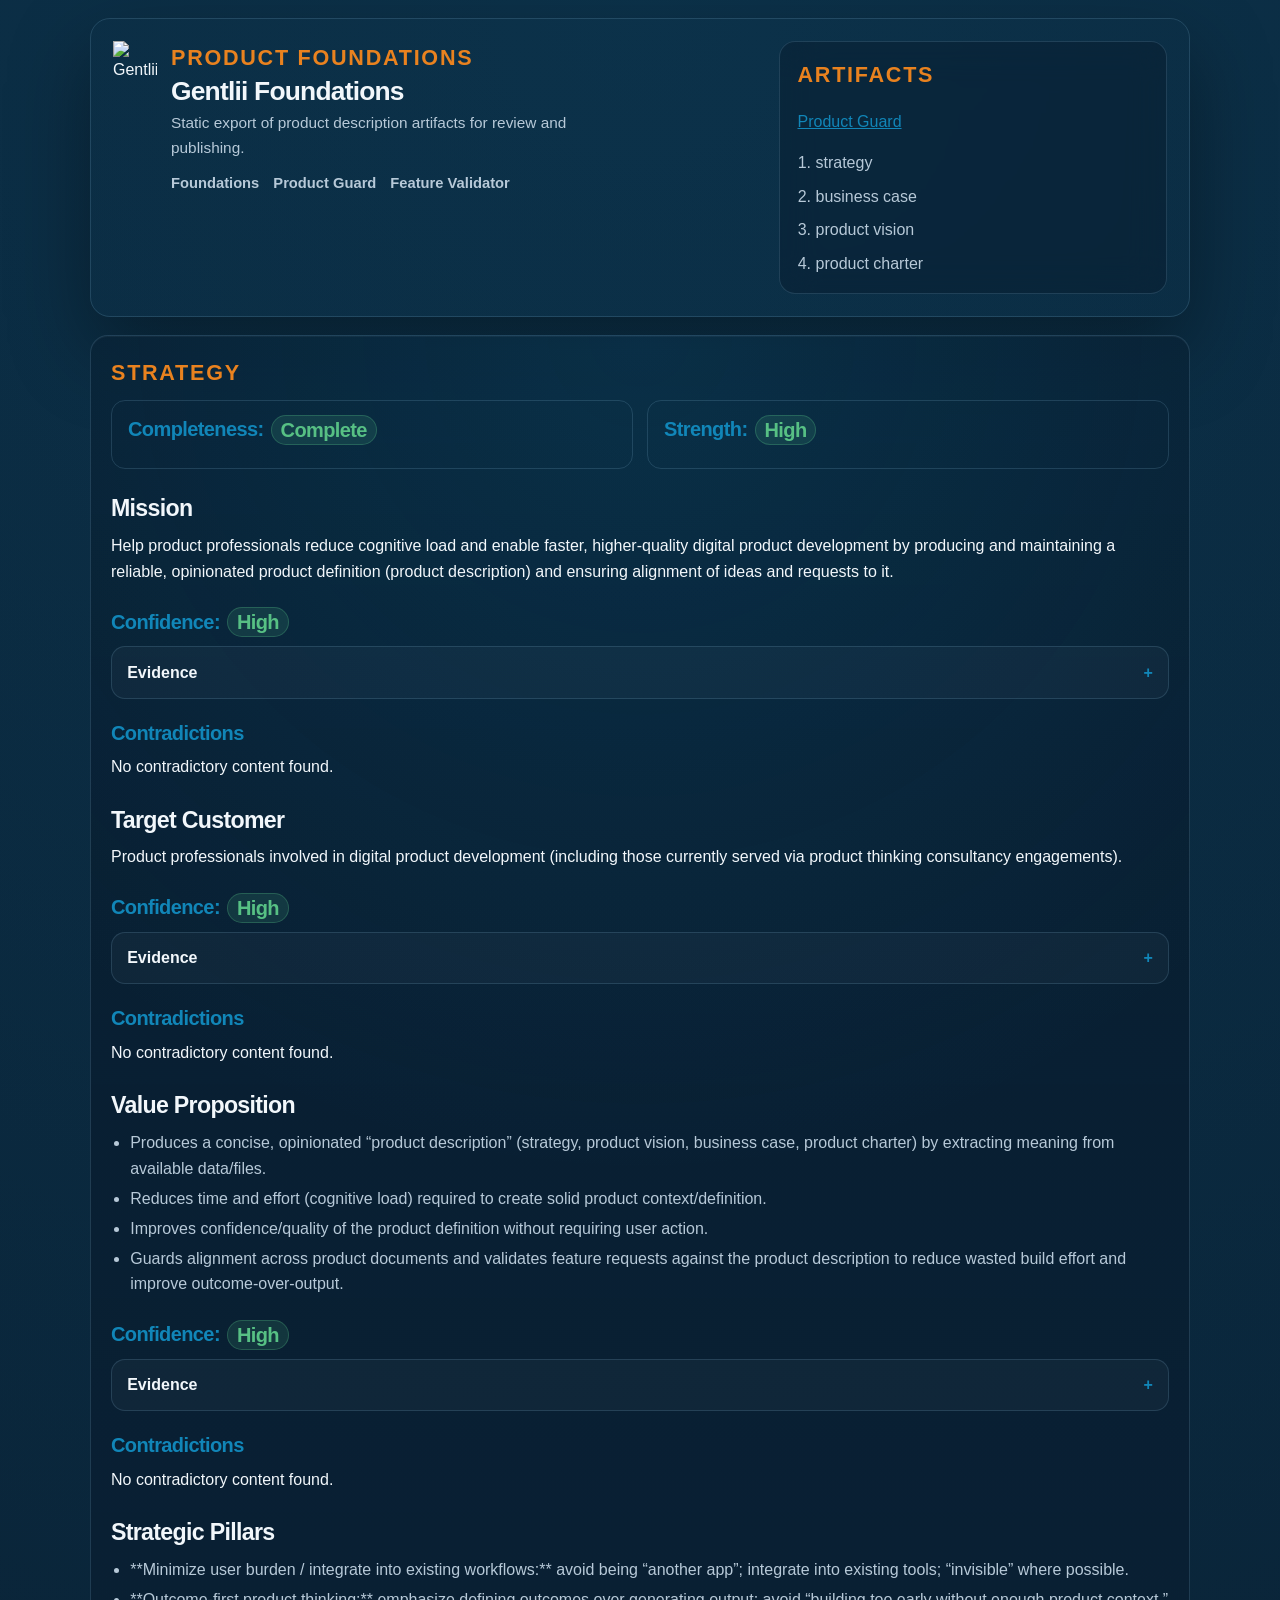
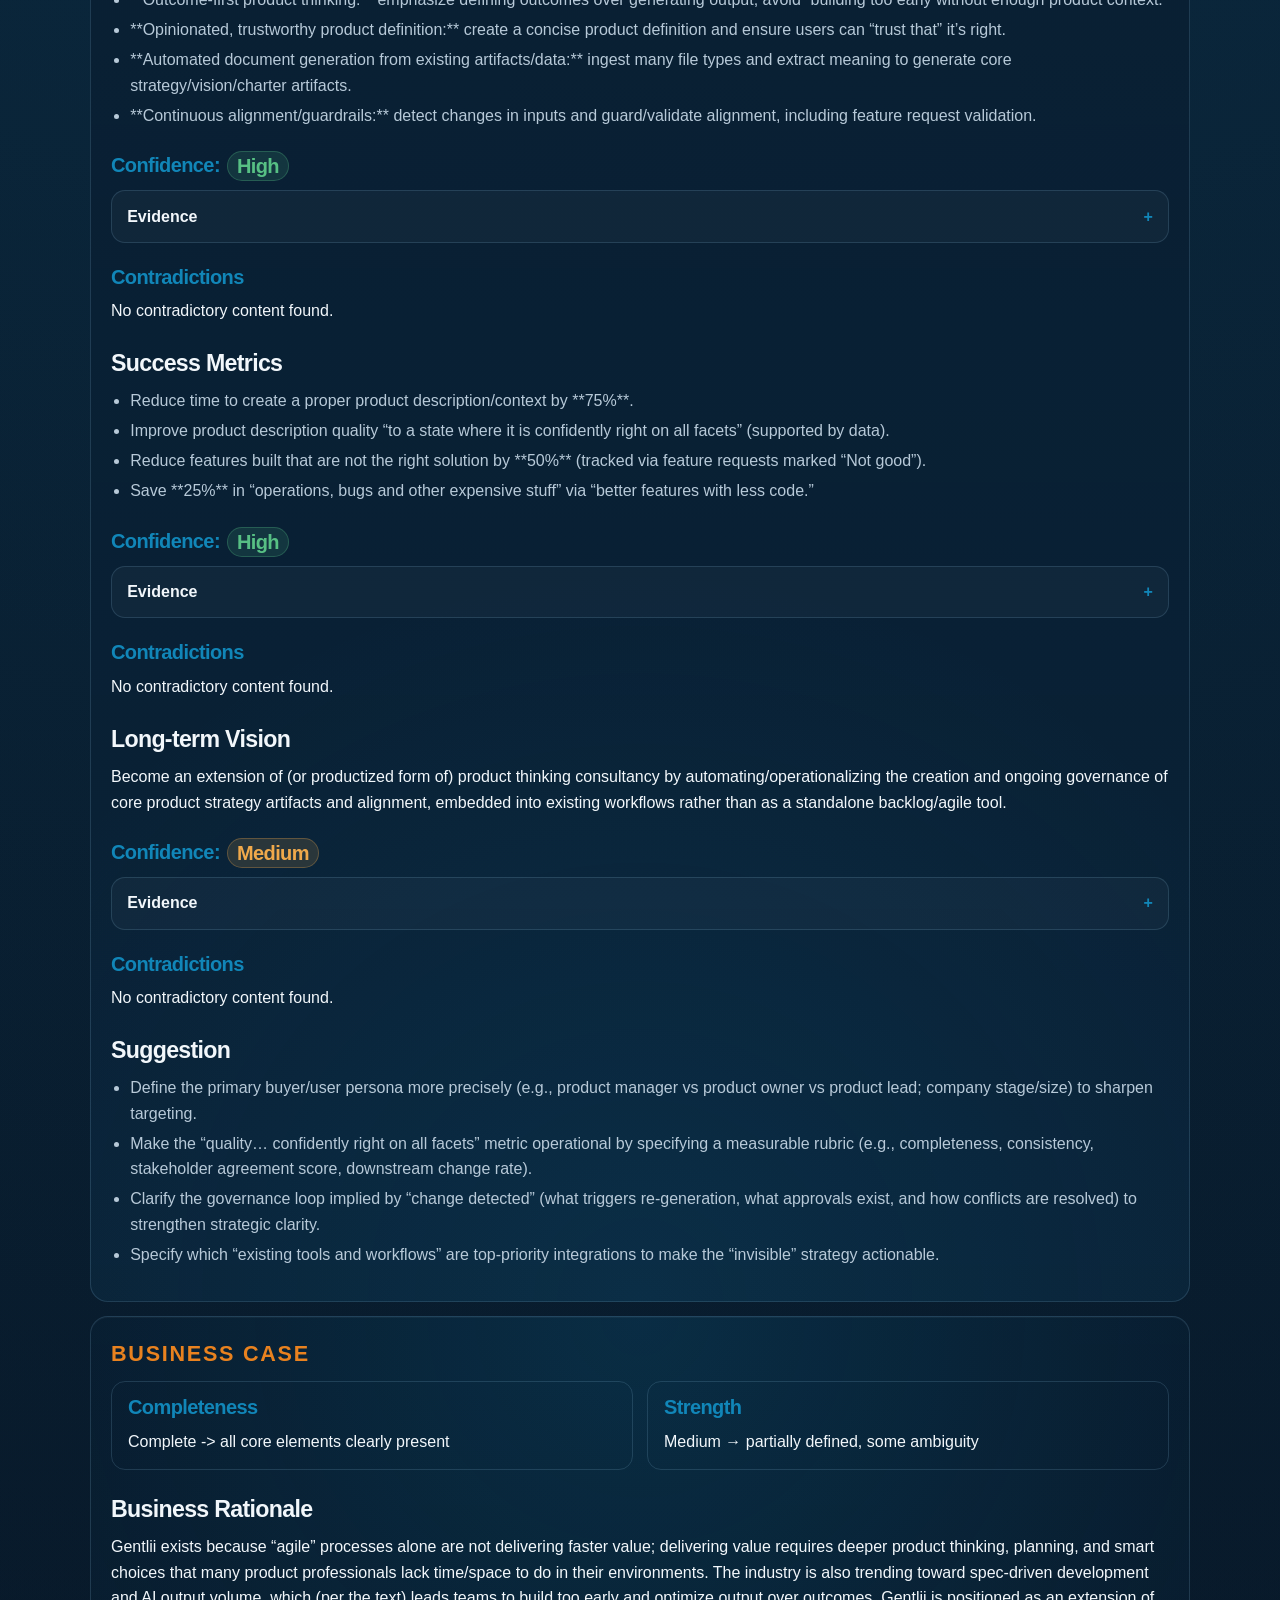
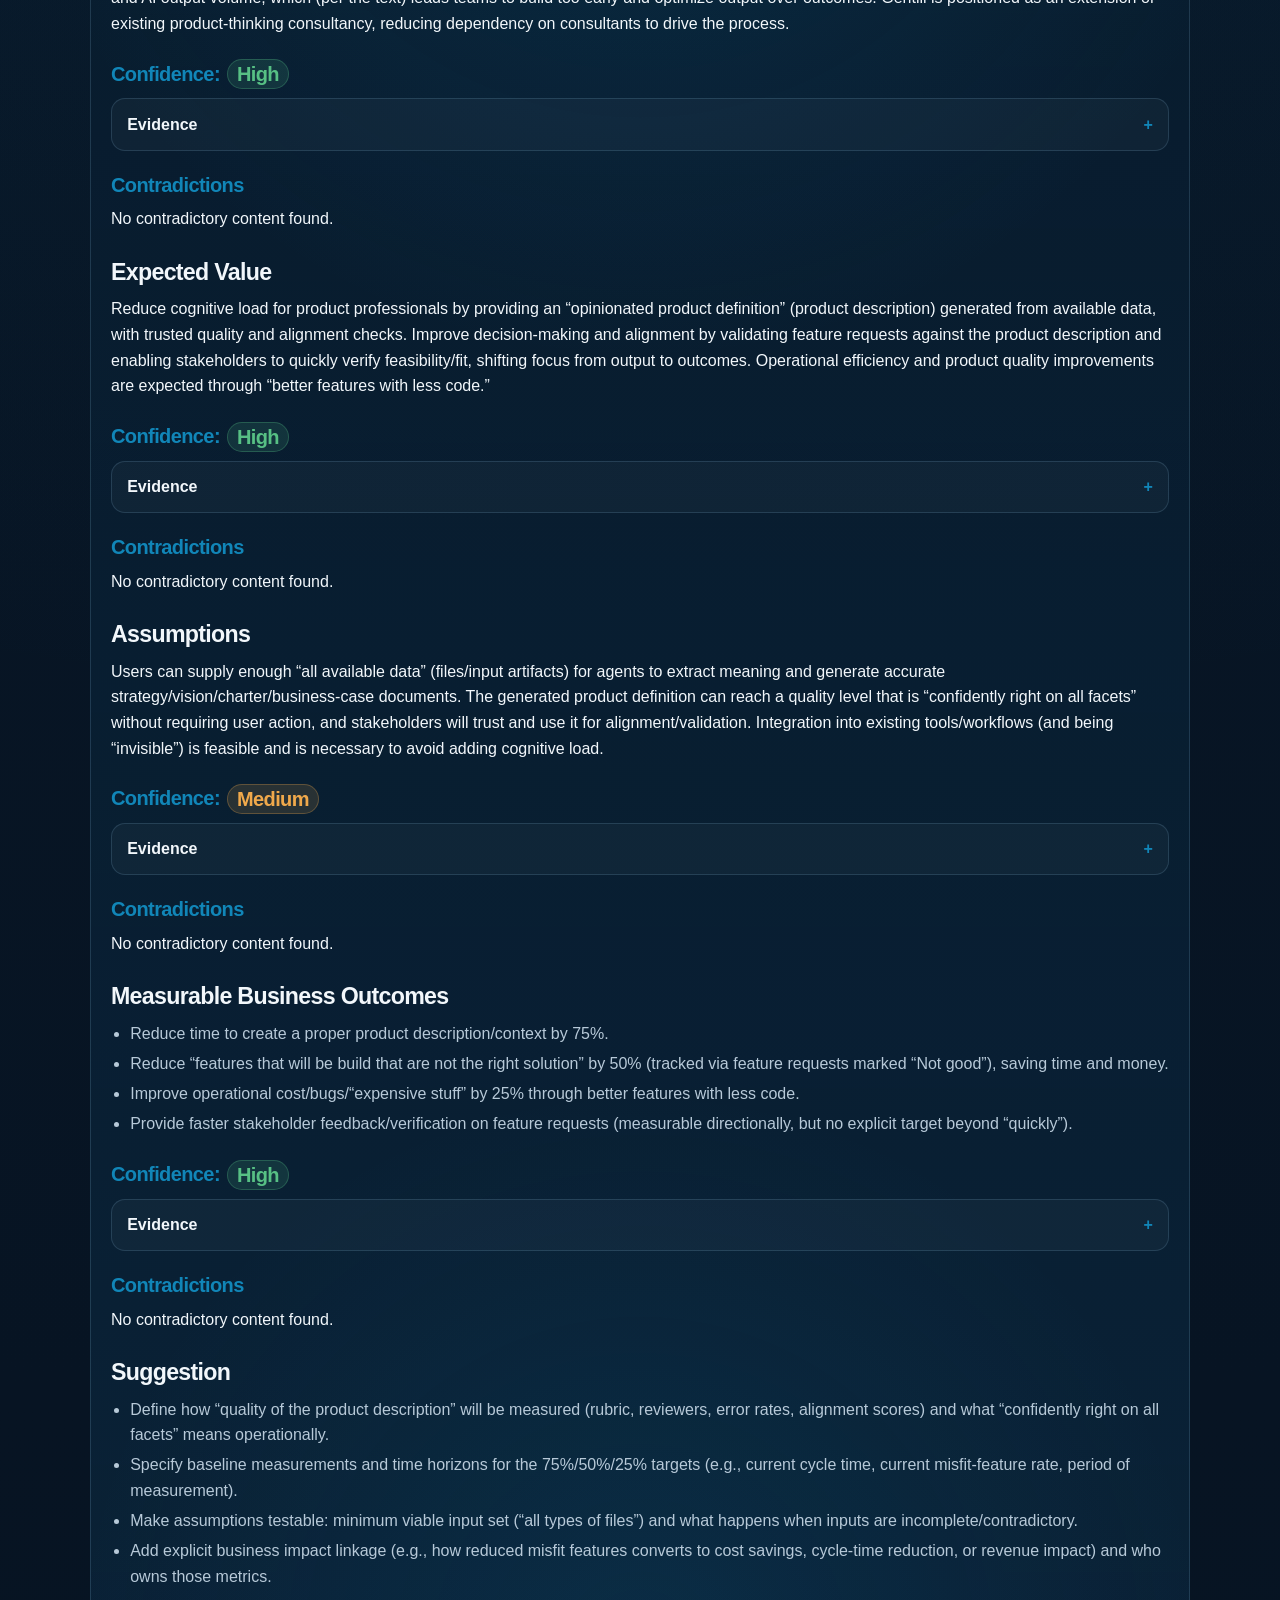
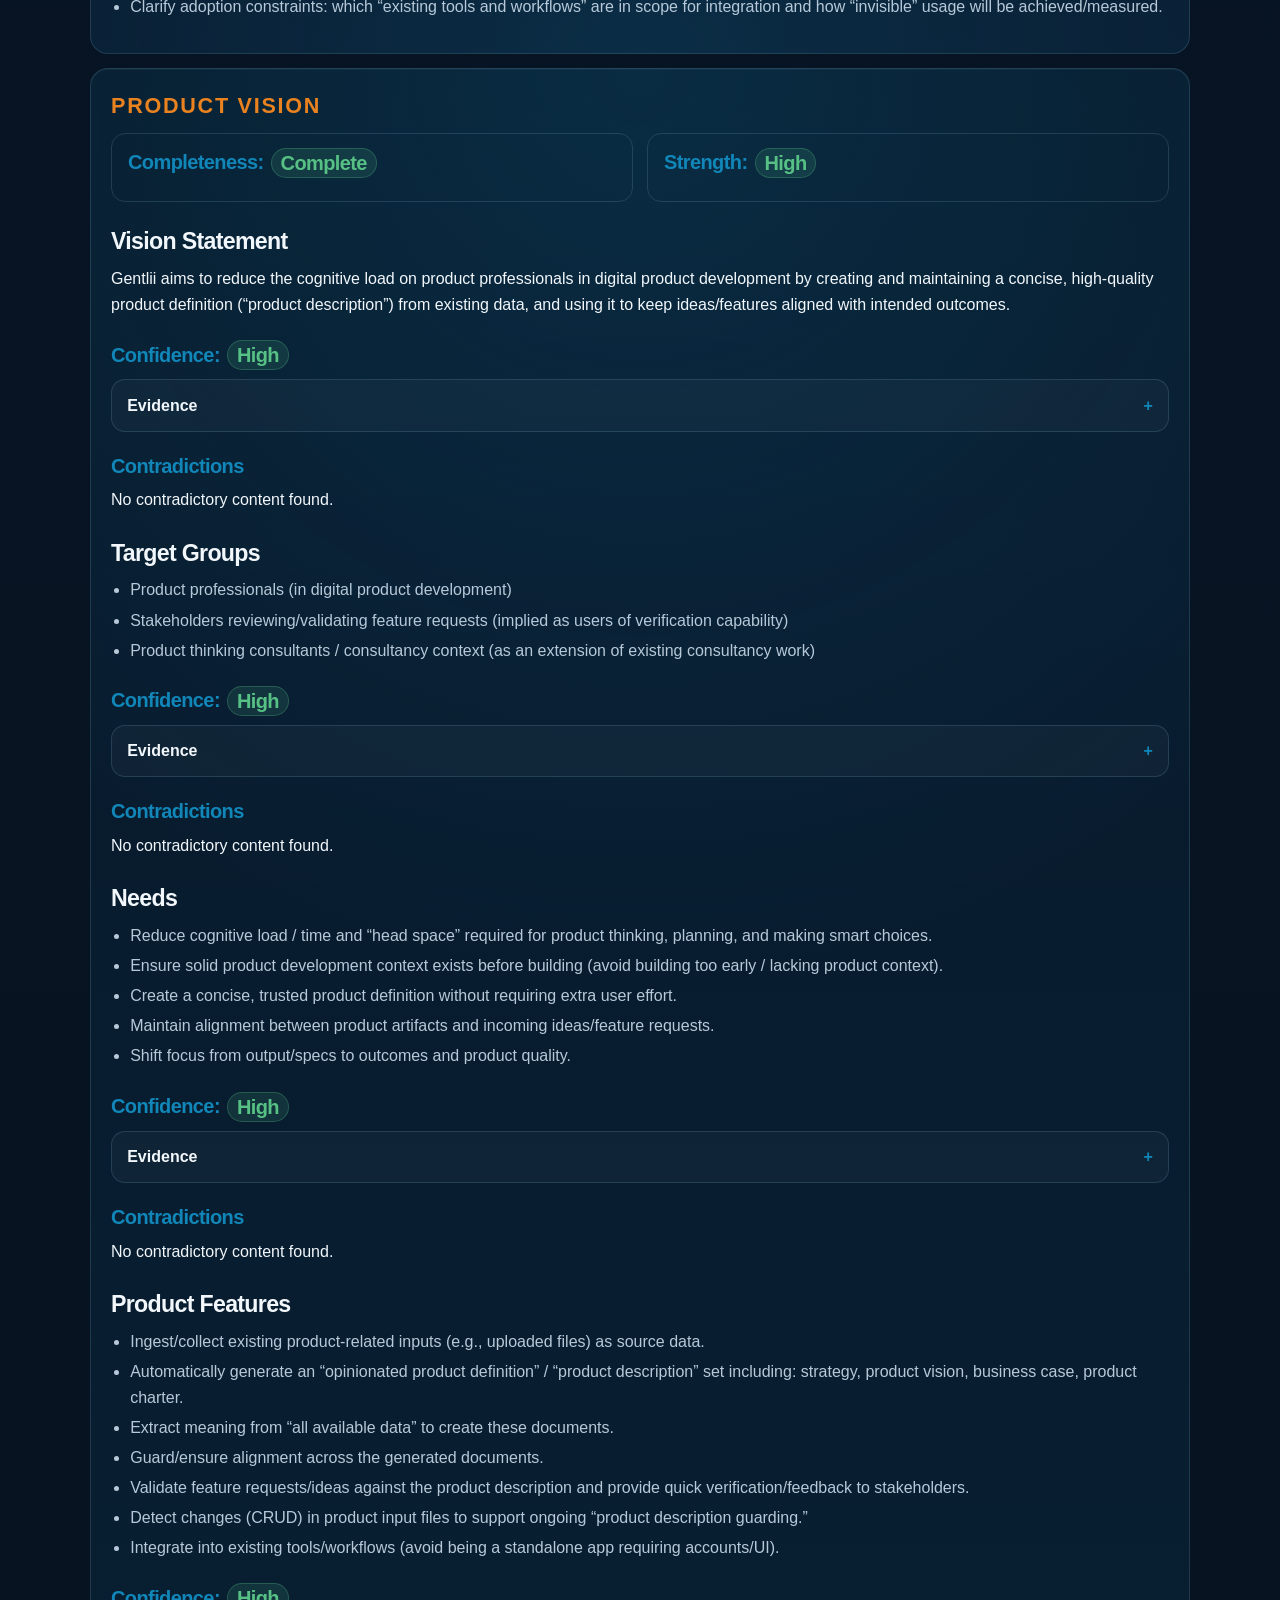
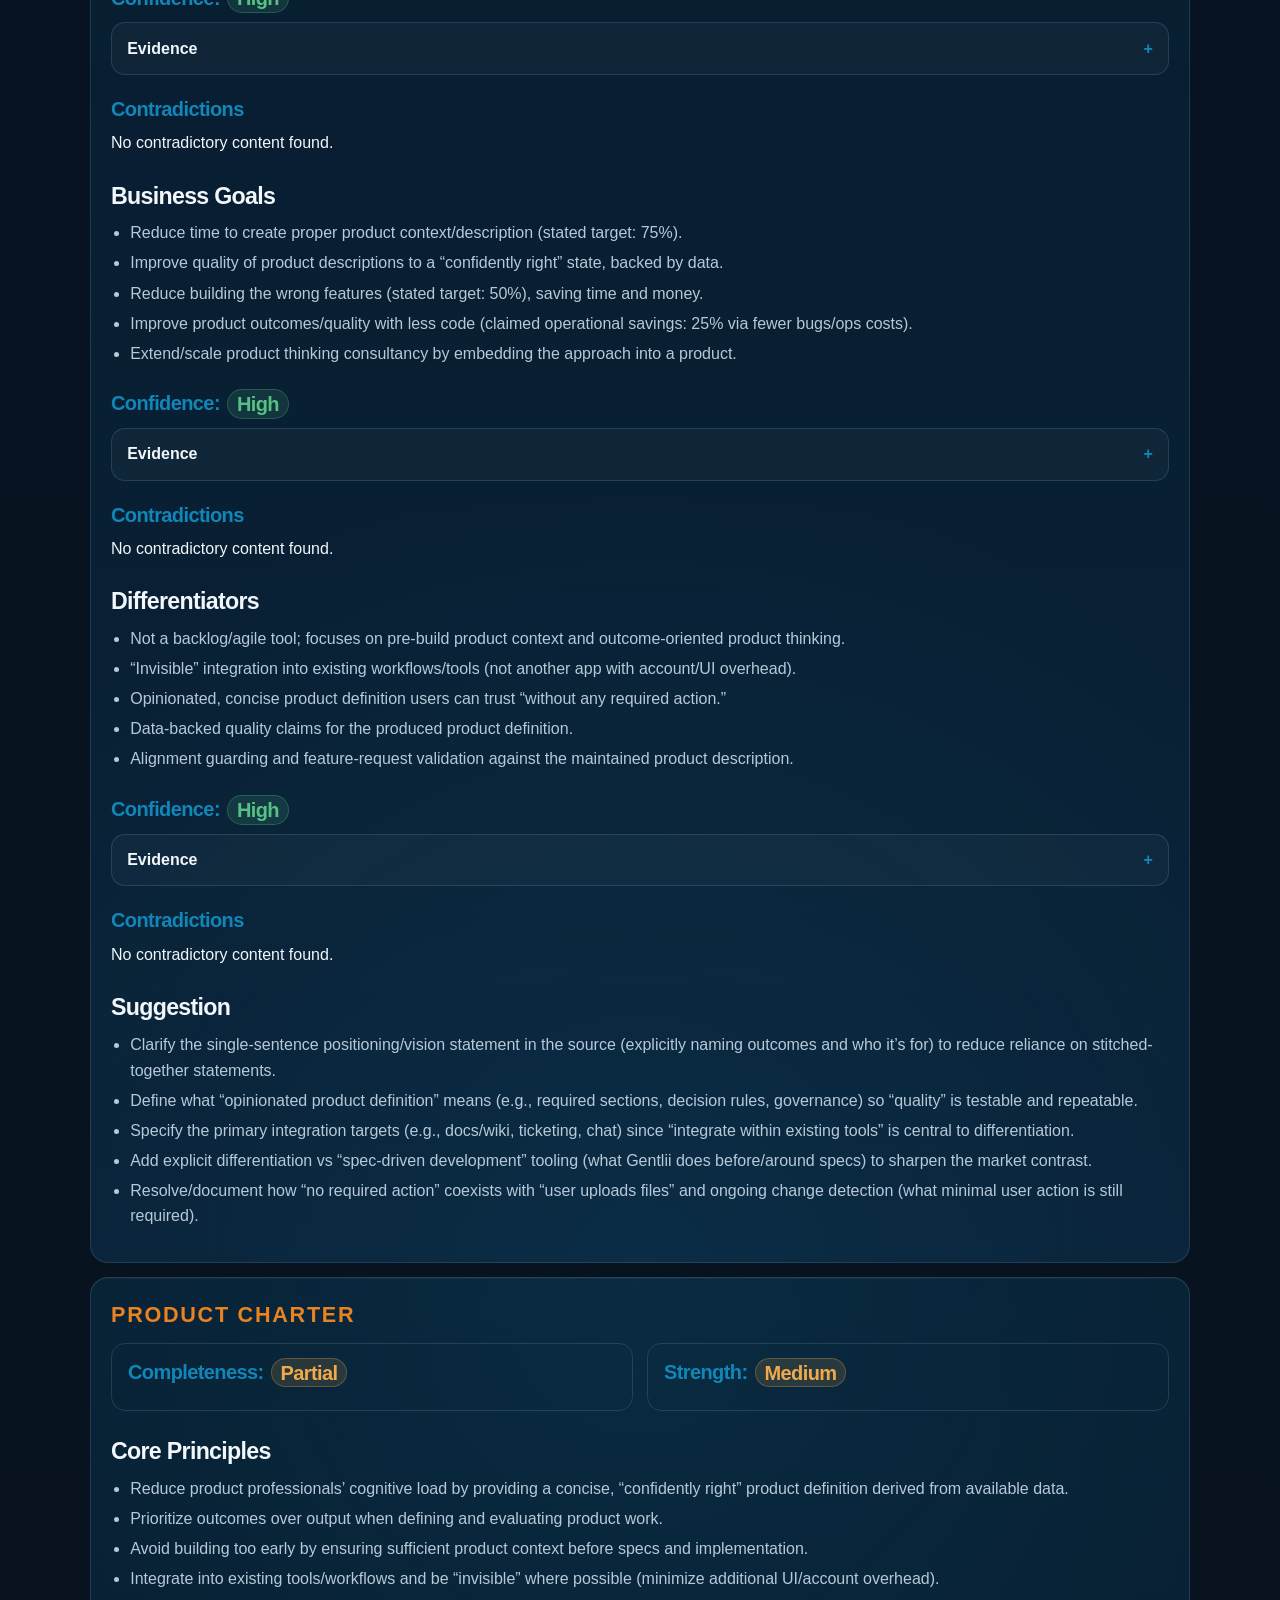
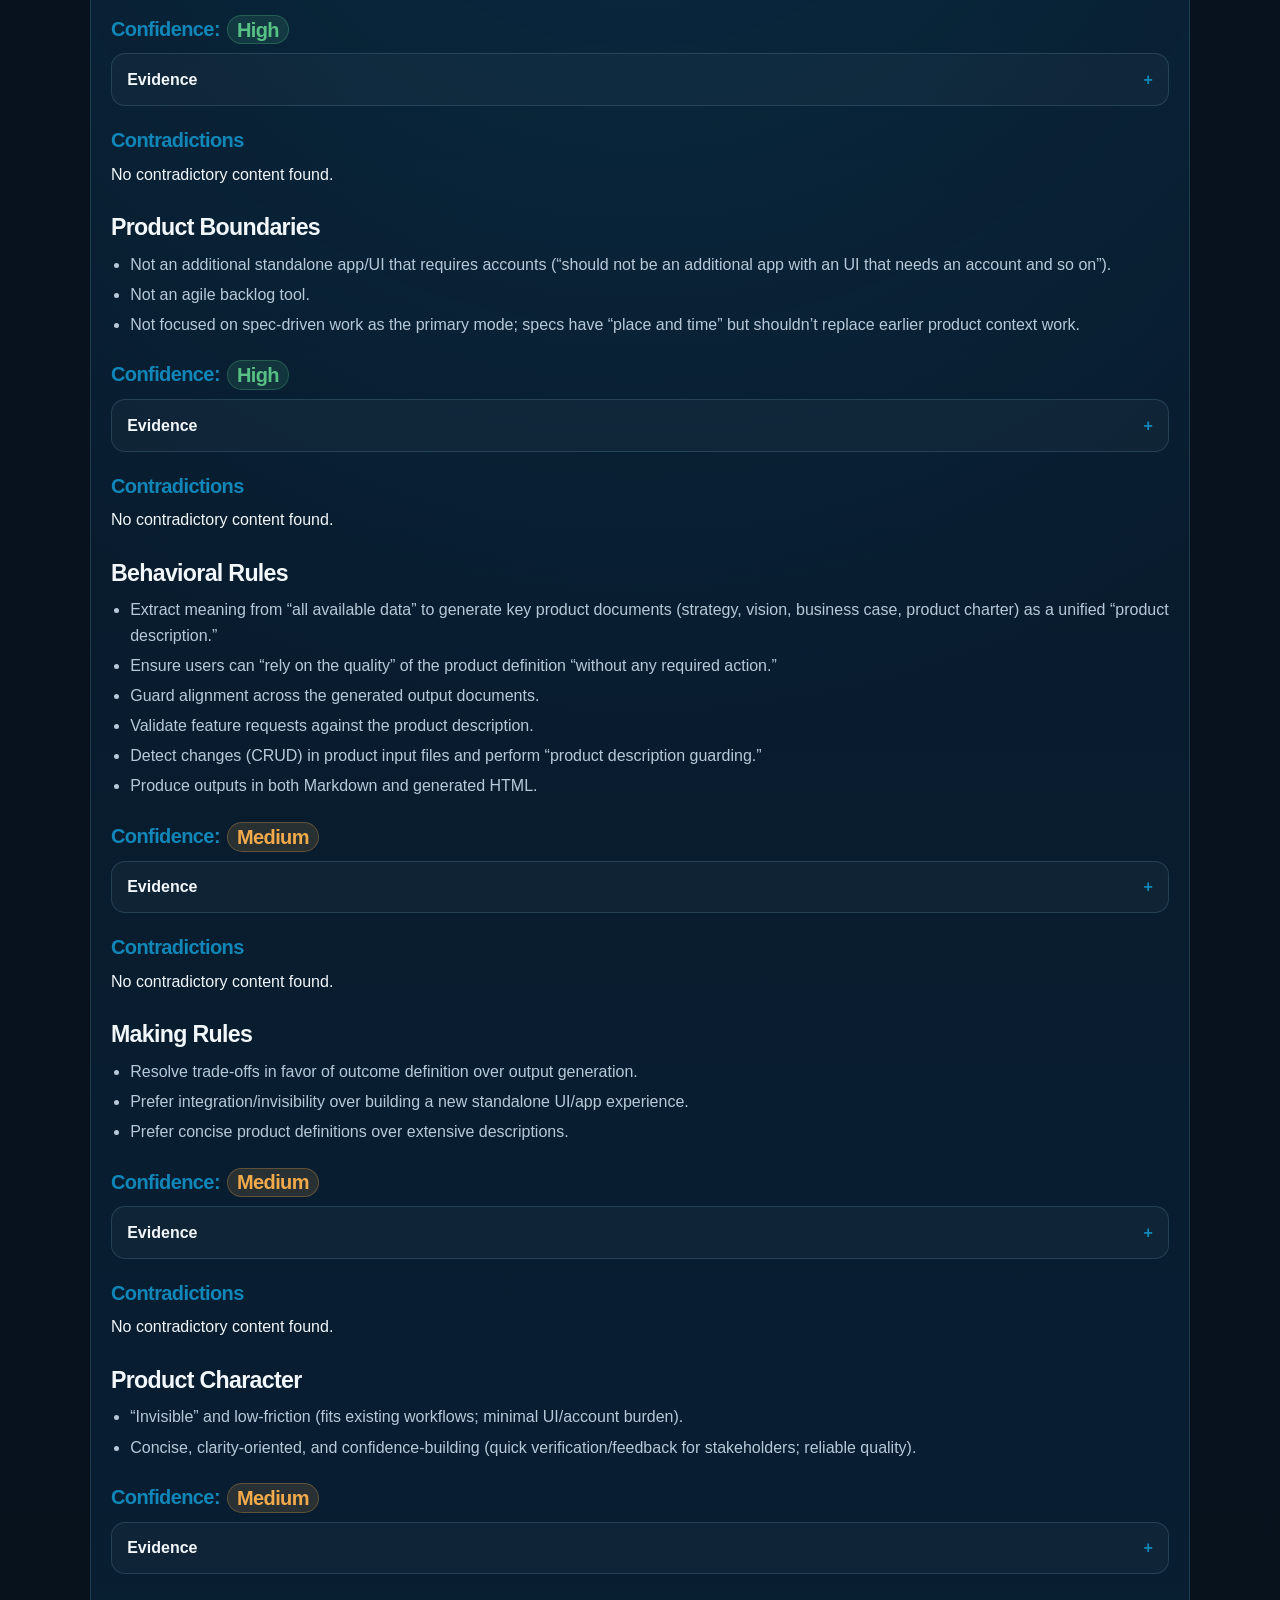
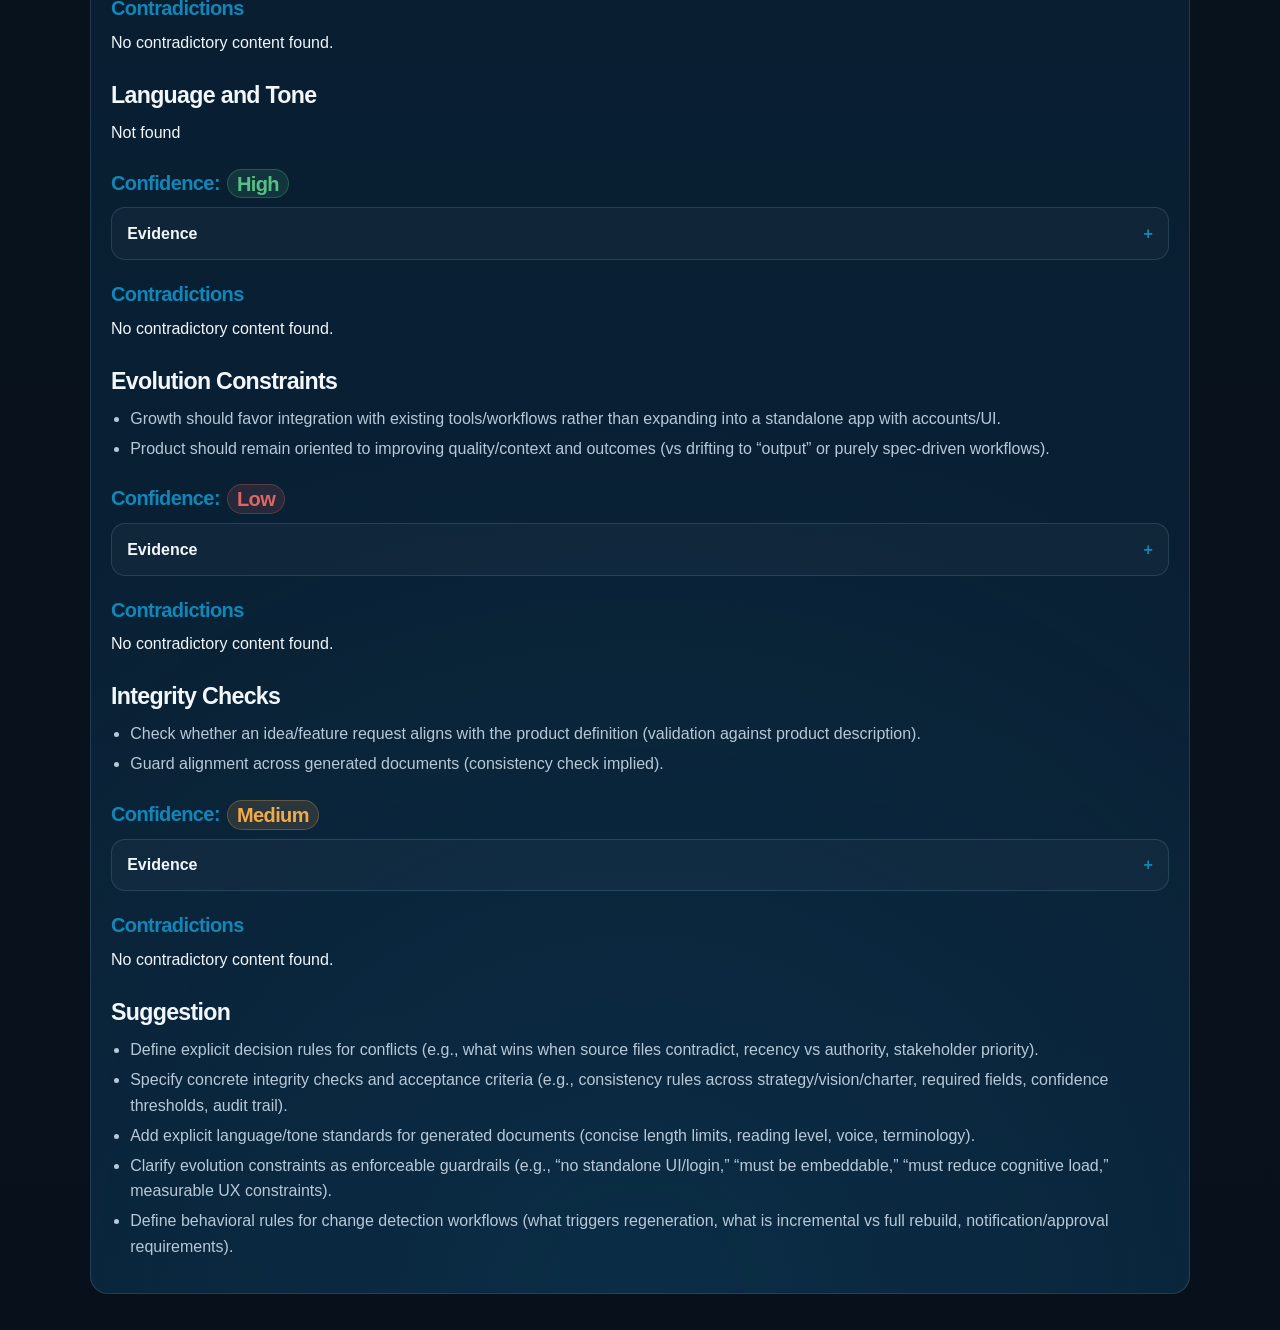
==== commit 579ea453: "chore: refresh generated product description and guard" ====
--- a/product-definitions/product-description/index.html
+++ b/product-definitions/product-description/index.html
@@ -40,75 +40,75 @@
         <div class="doc-content">
           <div class="doc-dual-section-grid"><section class="doc-side-section"><h3 class="metric-heading">Completeness: <span class="metric-value metric-pill metric-high">Complete</span></h3></section><section class="doc-side-section"><h3 class="metric-heading">Strength: <span class="metric-value metric-pill metric-high">High</span></h3></section></div>
           <h2>Mission</h2>
-          <p>Help product professionals reduce cognitive load and deliver better digital products by capturing the necessary context into an opinionated, trustworthy product definition and using it to guide decisions.</p>
-          <h3 class="metric-heading">Confidence: <span class="metric-value metric-pill metric-high">High</span></h3>
-          <details class="evidence-accordion"><summary>Evidence</summary><div class="evidence-body"><p>“This product is about reducing cognitive load of product professionals.” / “Gentlii focusses on digital product development.” / “We want to help product professionals by… providing help in gathering the needed information for solid product development… capture this in a opinionated product definition.”</p></div></details>
+          <p>Help product professionals reduce cognitive load and enable faster, higher-quality digital product development by producing and maintaining a reliable, opinionated product definition (product description) and ensuring alignment of ideas and requests to it.</p>
+          <h3 class="metric-heading">Confidence: <span class="metric-value metric-pill metric-high">High</span></h3>
+          <details class="evidence-accordion"><summary>Evidence</summary><div class="evidence-body"><p>“This product is about reducing cognitive load of product professionals.” / “We want to help product professionals by… providing help in gathering the needed information for solid product development… [and] making sure they can rely on the quality of this product definition… [and] providing a way for them to check whether any idea aligns with the product definition.”</p></div></details>
           <h3>Contradictions</h3>
           <p>No contradictory content found.</p>
           <h2>Target Customer</h2>
-          <p>Product professionals working on digital product development (including stakeholders interacting with feature requests).</p>
-          <h3 class="metric-heading">Confidence: <span class="metric-value metric-pill metric-high">High</span></h3>
-          <details class="evidence-accordion"><summary>Evidence</summary><div class="evidence-body"><p>“We want to help product professionals…” / “This product is about reducing cognitive load of product professionals.” / “It will provide stakeholders a way to quickly verify a feature requests possibility.”</p></div></details>
+          <p>Product professionals involved in digital product development (including those currently served via product thinking consultancy engagements).</p>
+          <h3 class="metric-heading">Confidence: <span class="metric-value metric-pill metric-high">High</span></h3>
+          <details class="evidence-accordion"><summary>Evidence</summary><div class="evidence-body"><p>“Gentlii focusses on digital product development.” / “We want to help product professionals…” / “Now we do product thinking consultancy…”</p></div></details>
           <h3>Contradictions</h3>
           <p>No contradictory content found.</p>
           <h2>Value Proposition</h2>
-          <p>An “invisible”/integrated product that automatically creates a concise, high-quality “product description” (strategy, vision, etc.), maintains alignment across artifacts, and validates ideas/feature requests against that definition—reducing time spent, improving decision quality, and preventing misaligned building.</p>
-          <h3 class="metric-heading">Confidence: <span class="metric-value metric-pill metric-high">High</span></h3>
-          <details class="evidence-accordion"><summary>Evidence</summary><div class="evidence-body"><p>“Wherever possible the product should integrate within existing tools and workflows.” / “The users… need a very concise product definition.” / “The product will create strategic, product vision, product charter documents…” / “The product will guard alignment…” / “The product will validate feature requests against the product description.”</p></div></details>
+          <ul><li>Produces a concise, opinionated “product description” (strategy, product vision, business case, product charter) by extracting meaning from available data/files.</li><li>Reduces time and effort (cognitive load) required to create solid product context/definition.</li><li>Improves confidence/quality of the product definition without requiring user action.</li><li>Guards alignment across product documents and validates feature requests against the product description to reduce wasted build effort and improve outcome-over-output.</li></ul>
+          <h3 class="metric-heading">Confidence: <span class="metric-value metric-pill metric-high">High</span></h3>
+          <details class="evidence-accordion"><summary>Evidence</summary><div class="evidence-body"><p>“providing help in gathering the needed information… capture this in a opinionated product definition.” / “making sure they can rely on the quality… without any required action” / “The product will create strategic, product vision, product charter documents… by extracting the meaning from all available data.” / “The product will guard alignment…” / “The product will validate feature requests against the product description.” / “Output over outcome… must be the other way around.”</p></div></details>
           <h3>Contradictions</h3>
           <p>No contradictory content found.</p>
           <h2>Strategic Pillars</h2>
-          <ul><li>**Outcome over output / avoid premature building:** emphasize outcomes and product context before specs.</li><li>**Opinionated, reliable product definition:** gather needed information and ensure users can “rely on the quality… without any required action.”</li><li>**Workflow-integrated and low-friction (“invisible”):** not another UI-heavy backlog/app; integrate into existing tools.</li><li>**Automated artifact creation from existing data:** extract meaning from “all available data” to generate core documents.</li><li>**Alignment and governance:** guard alignment between artifacts and validate feature requests against the product description.</li></ul>
-          <h3 class="metric-heading">Confidence: <span class="metric-value metric-pill metric-high">High</span></h3>
-          <details class="evidence-accordion"><summary>Evidence</summary><div class="evidence-body"><p>“Output over outcome while is must be the other way around.” / “making sure they can rely on the quality of this product definition without any required action” / “Wherever we can make the product invisible we will do that.” / “created by extracting the meaning from all available data.” / “guard alignment… validate feature requests…”</p></div></details>
+          <ul><li>**Minimize user burden / integrate into existing workflows:** avoid being “another app”; integrate into existing tools; “invisible” where possible.</li><li>**Outcome-first product thinking:** emphasize defining outcomes over generating output; avoid “building too early without enough product context.”</li><li>**Opinionated, trustworthy product definition:** create a concise product definition and ensure users can “trust that” it’s right.</li><li>**Automated document generation from existing artifacts/data:** ingest many file types and extract meaning to generate core strategy/vision/charter artifacts.</li><li>**Continuous alignment/guardrails:** detect changes in inputs and guard/validate alignment, including feature request validation.</li></ul>
+          <h3 class="metric-heading">Confidence: <span class="metric-value metric-pill metric-high">High</span></h3>
+          <details class="evidence-accordion"><summary>Evidence</summary><div class="evidence-body"><p>“should not be an additional app with an UI that needs an account” / “integrate within existing tools and workflows” / “Wherever we can make the product invisible we will do that.” / “Defining outcomes is very important. More important than output.” / “The users… need a very concise product definition… make sure we create the right one and trust that.” / “A user uploads all types of files… Gentlii will use different agent to create: Strategy, Product Vision, Business case, Product charter” / “The product will guard alignment… validate feature requests…” / “If there is any change (crud) detected in product input files…”</p></div></details>
           <h3>Contradictions</h3>
           <p>No contradictory content found.</p>
           <h2>Success Metrics</h2>
-          <ul><li>Reduce time to create a proper product description/context by **75%**.</li><li>Reduce misaligned features built by **50%** (track feature requests marked “Not good”).</li><li>Save **25%** in operations/bugs/“expensive stuff” by “better features with less code.”</li><li>Improve product description quality “to a state where it is confidently right on all facets” (qualitative, “backed up by data”).</li></ul>
-          <h3 class="metric-heading">Confidence: <span class="metric-value metric-pill metric-high">High</span></h3>
-          <details class="evidence-accordion"><summary>Evidence</summary><div class="evidence-body"><p>“Reduce the time… by 75%.” / “reduce the amount of features… by 50% (we can register how many feature requests are marked Not good)” / “save 25% op operations, bugs…” / “prove (bakced up by data) that the quality… will improve…”</p></div></details>
+          <ul><li>Reduce time to create a proper product description/context by **75%**.</li><li>Improve product description quality “to a state where it is confidently right on all facets” (supported by data).</li><li>Reduce features built that are not the right solution by **50%** (tracked via feature requests marked “Not good”).</li><li>Save **25%** in “operations, bugs and other expensive stuff” via “better features with less code.”</li></ul>
+          <h3 class="metric-heading">Confidence: <span class="metric-value metric-pill metric-high">High</span></h3>
+          <details class="evidence-accordion"><summary>Evidence</summary><div class="evidence-body"><p>“Reduce the time to create a proper product description/context by 75%.” / “prove (bakced up by data) that the quality… will improve…” / “reduce the amount of features that will be build that are not the right solution by 50%” / “Better features with less code save 25% op operations, bugs and other expensive stuff.”</p></div></details>
           <h3>Contradictions</h3>
           <p>No contradictory content found.</p>
           <h2>Long-term Vision</h2>
-          <p>A productized extension of product-thinking consultancy that continuously builds and guards a living “product description” from organization inputs, ensuring ongoing alignment and fast validation of new ideas/requests—without adding tool friction.</p>
-          <h3 class="metric-heading">Confidence: <span class="metric-value metric-pill metric-medium">Medium</span></h3>
-          <details class="evidence-accordion"><summary>Evidence</summary><div class="evidence-body"><p>“Gentlii could be a extension of the product thinking consultancy work.” / “If there is any change (crud) detected in product input files” / “The set of documents is called the `product description`”</p></div></details>
-          <h3>Contradictions</h3>
-          <p>No contradictory content found.</p>
-          <h2>Suggestion</h2>
-          <ul><li>Specify which “existing tools and workflows” Gentlii will integrate with first (e.g., Google Drive/Confluence/Jira/Slack) to clarify GTM focus.</li><li>Define how “quality… confidently right on all facets” will be measured (e.g., stakeholder rating, defect rate in requirements, decision cycle time).</li><li>Clarify the “product description guarding” loop (what triggers re-generation, who approves changes, and how versioning/audit works).</li><li>Add one north-star metric that ties outcomes together (e.g., % of feature requests aligned/approved within X hours, or reduction in cycle time from idea → decision).</li></ul>
+          <p>Become an extension of (or productized form of) product thinking consultancy by automating/operationalizing the creation and ongoing governance of core product strategy artifacts and alignment, embedded into existing workflows rather than as a standalone backlog/agile tool.</p>
+          <h3 class="metric-heading">Confidence: <span class="metric-value metric-pill metric-medium">Medium</span></h3>
+          <details class="evidence-accordion"><summary>Evidence</summary><div class="evidence-body"><p>“Gentlii could be a extension of the product thinking consultancy work.” / “The product is not another agile backlog product tool.” / “Wherever possible the product should integrate within existing tools and workflows.”</p></div></details>
+          <h3>Contradictions</h3>
+          <p>No contradictory content found.</p>
+          <h2>Suggestion</h2>
+          <ul><li>Define the primary buyer/user persona more precisely (e.g., product manager vs product owner vs product lead; company stage/size) to sharpen targeting.</li><li>Make the “quality… confidently right on all facets” metric operational by specifying a measurable rubric (e.g., completeness, consistency, stakeholder agreement score, downstream change rate).</li><li>Clarify the governance loop implied by “change detected” (what triggers re-generation, what approvals exist, and how conflicts are resolved) to strengthen strategic clarity.</li><li>Specify which “existing tools and workflows” are top-priority integrations to make the “invisible” strategy actionable.</li></ul>
         </div>
       </section>
       <section class="doc-card" id="business-case">
         <div class="panel-eyebrow">business case</div>
         <div class="doc-content">
-          <div class="doc-dual-section-grid"><section class="doc-side-section"><h3 class="metric-heading">Completeness: <span class="metric-value metric-pill metric-high">Complete</span></h3></section><section class="doc-side-section"><h3 class="metric-heading">Strength: <span class="metric-value metric-pill metric-medium">Medium</span></h3></section></div>
+          <div class="doc-dual-section-grid"><section class="doc-side-section"><h3>Completeness</h3><p>Complete -&gt; all core elements clearly present</p></section><section class="doc-side-section"><h3>Strength</h3><p>Medium → partially defined, some ambiguity</p></section></div>
           <h2>Business Rationale</h2>
-          <p>Agile methods alone are not delivering faster value; achieving faster value delivery requires more upfront thinking, planning, and context-building than most product professionals have time/space for. Industry trends (spec-driven development and “output over outcome”) reinforce building too early and focusing on output instead of product quality and outcomes. Gentlii exists to reduce cognitive load and provide reliable, high-quality product definition/context to enable better product development decisions.</p>
-          <h3 class="metric-heading">Confidence: <span class="metric-value metric-pill metric-high">High</span></h3>
-          <details class="evidence-accordion"><summary>Evidence</summary><div class="evidence-body"><p>“the agile promise of faster value delivery sadly does not come from the processes like scrum,” “it requires much more thinking and planning,” “most people do not have the time nor the head space,” “start building too early without enough product context,” “Output over outcome,” “This product is about reducing cognitive load of product professionals.”</p></div></details>
+          <p>Gentlii exists because “agile” processes alone are not delivering faster value; delivering value requires deeper product thinking, planning, and smart choices that many product professionals lack time/space to do in their environments. The industry is also trending toward spec-driven development and AI output volume, which (per the text) leads teams to build too early and optimize output over outcomes. Gentlii is positioned as an extension of existing product-thinking consultancy, reducing dependency on consultants to drive the process.</p>
+          <h3 class="metric-heading">Confidence: <span class="metric-value metric-pill metric-high">High</span></h3>
+          <details class="evidence-accordion"><summary>Evidence</summary><div class="evidence-body"><p>“the agile promise of faster value delivery sadly does not come from the processes like scrum”; “it requires much more thinking and planning”; “most people do not have the time nor the head space”; “focus is on spec-driven development… start building too early without enough product context”; “Output over outcome”; “Gentlii could be a extension of the product thinking consultancy work… to[o] much embedded in the consultant pulling the process.”</p></div></details>
           <h3>Contradictions</h3>
           <p>No contradictory content found.</p>
           <h2>Expected Value</h2>
-          <p>Creates higher-quality product context/definition (strategy, vision, charter, business case) from existing data, with less effort from product professionals; ensures ongoing alignment of ideas/features to that definition; reduces unnecessary feature build and improves product quality (better features with less code), saving time and money and improving clarity/feedback for stakeholders.</p>
-          <h3 class="metric-heading">Confidence: <span class="metric-value metric-pill metric-high">High</span></h3>
-          <details class="evidence-accordion"><summary>Evidence</summary><div class="evidence-body"><p>“providing help in gathering the needed information for solid product development… opinionated product definition,” “making sure they can rely on the quality… without any required action,” “check whether any idea aligns,” “create strategic, product vision, product charter documents… extracting the meaning from all available data,” “guard alignment,” “validate feature requests… give clarity and quick feedback,” “time and money saved,” “Better features with less code.”</p></div></details>
+          <p>Reduce cognitive load for product professionals by providing an “opinionated product definition” (product description) generated from available data, with trusted quality and alignment checks. Improve decision-making and alignment by validating feature requests against the product description and enabling stakeholders to quickly verify feasibility/fit, shifting focus from output to outcomes. Operational efficiency and product quality improvements are expected through “better features with less code.”</p>
+          <h3 class="metric-heading">Confidence: <span class="metric-value metric-pill metric-high">High</span></h3>
+          <details class="evidence-accordion"><summary>Evidence</summary><div class="evidence-body"><p>“This product is about reducing cognitive load of product professionals”; “providing help in gathering the needed information… capture this in a opinionated product definition”; “rely on the quality of this product definition without any required action”; “check whether any idea aligns with the product definition”; “validate feature requests against the product description”; “give clarity and quick feedback”; “Better features with less code…”</p></div></details>
           <h3>Contradictions</h3>
           <p>No contradictory content found.</p>
           <h2>Assumptions</h2>
-          <p>Gentlii can extract sufficient meaning from “all available data” (uploaded files / existing artifacts) to generate a “confidently right” product description; integrating into existing tools/workflows (and being “invisible”) will reduce cognitive load rather than adding overhead; validating feature requests against the product description will meaningfully prevent wrong features from being built; quality of product definition can be measured and improved “backed up by data.”</p>
-          <h3 class="metric-heading">Confidence: <span class="metric-value metric-pill metric-medium">Medium</span></h3>
-          <details class="evidence-accordion"><summary>Evidence</summary><div class="evidence-body"><p>“created by extracting the meaning from all available data,” “A user uploads all types of files…,” “Wherever possible the product should integrate within existing tools and workflows,” “Wherever we can make the product invisible we will do that,” “It will prove (backed up by data) that the quality… will improve,” “validate feature requests against the product description,” “reduce the amount of features… that are not the right solution.”</p></div></details>
+          <p>Users can supply enough “all available data” (files/input artifacts) for agents to extract meaning and generate accurate strategy/vision/charter/business-case documents. The generated product definition can reach a quality level that is “confidently right on all facets” without requiring user action, and stakeholders will trust and use it for alignment/validation. Integration into existing tools/workflows (and being “invisible”) is feasible and is necessary to avoid adding cognitive load.</p>
+          <h3 class="metric-heading">Confidence: <span class="metric-value metric-pill metric-medium">Medium</span></h3>
+          <details class="evidence-accordion"><summary>Evidence</summary><div class="evidence-body"><p>“created by extracting the meaning from all available data”; “A user uploads all types of files they can find that state something about the product”; “making sure they can rely on the quality… without any required action”; “quality… will improve to a state where it is confidently right on all facets”; “Wherever possible the product should integrate within existing tools and workflows”; “Wherever we can make the product invisible we will do that.”</p></div></details>
           <h3>Contradictions</h3>
           <p>No contradictory content found.</p>
           <h2>Measurable Business Outcomes</h2>
-          <ul><li>Reduce time to create a proper product description/context by 75%.</li><li>Reduce the amount of features built that are not the right solution by 50% (tracked via how many feature requests are marked “Not good”).</li><li>Improve “quality of the product description” to a level “confidently right on all facets” (intended to be backed by data; metric not fully specified).</li><li>Save 25% on “operations, bugs and other expensive stuff” by improving the product with less code.</li></ul>
-          <h3 class="metric-heading">Confidence: <span class="metric-value metric-pill metric-high">High</span></h3>
-          <details class="evidence-accordion"><summary>Evidence</summary><div class="evidence-body"><p>“Reduce the time… by 75%,” “reduce the amount of features… by 50% (we can register how many feature requests are marked Not good),” “save 25% op operations, bugs and other expensive stuff,” “prove (bakced up by data) that the quality… will improve.”</p></div></details>
-          <h3>Contradictions</h3>
-          <p>No contradictory content found.</p>
-          <h2>Suggestion</h2>
-          <ul><li>Define how “quality of the product description” is measured (dimensions, scoring method, target threshold, and data source).</li><li>Clarify baseline and measurement method for the “75% time reduction” (what activities are included; who measures; time window).</li><li>Specify how the “25%” savings on operations/bugs will be calculated (e.g., defect rate, incident cost, support tickets, cycle time).</li><li>Make key assumptions testable (minimum required input data quality/coverage; accuracy targets for extraction; acceptable error rates).</li><li>Tie outcomes to business impact explicitly (e.g., delivery lead time, revenue impact, customer satisfaction) without adding new claims.</li></ul>
+          <ul><li>Reduce time to create a proper product description/context by 75%.</li><li>Reduce “features that will be build that are not the right solution” by 50% (tracked via feature requests marked “Not good”), saving time and money.</li><li>Improve operational cost/bugs/“expensive stuff” by 25% through better features with less code.</li><li>Provide faster stakeholder feedback/verification on feature requests (measurable directionally, but no explicit target beyond “quickly”).</li></ul>
+          <h3 class="metric-heading">Confidence: <span class="metric-value metric-pill metric-high">High</span></h3>
+          <details class="evidence-accordion"><summary>Evidence</summary><div class="evidence-body"><p>“Reduce the time to create a proper product description/context by 75%”; “reduce the amount of features that will be build that are not the right solution by 50% (we can register how many feature requests are marked Not good)”; “save 25% op operations, bugs and other expensive stuff”; “provide stakeholders a way to quickly verify a feature requests possibility.→give clarity and quick feedback.”</p></div></details>
+          <h3>Contradictions</h3>
+          <p>No contradictory content found.</p>
+          <h2>Suggestion</h2>
+          <ul><li>Define how “quality of the product description” will be measured (rubric, reviewers, error rates, alignment scores) and what “confidently right on all facets” means operationally.</li><li>Specify baseline measurements and time horizons for the 75%/50%/25% targets (e.g., current cycle time, current misfit-feature rate, period of measurement).</li><li>Make assumptions testable: minimum viable input set (“all types of files”) and what happens when inputs are incomplete/contradictory.</li><li>Add explicit business impact linkage (e.g., how reduced misfit features converts to cost savings, cycle-time reduction, or revenue impact) and who owns those metrics.</li><li>Clarify adoption constraints: which “existing tools and workflows” are in scope for integration and how “invisible” usage will be achieved/measured.</li></ul>
         </div>
       </section>
       <section class="doc-card" id="product-vision">
@@ -116,43 +116,43 @@
         <div class="doc-content">
           <div class="doc-dual-section-grid"><section class="doc-side-section"><h3 class="metric-heading">Completeness: <span class="metric-value metric-pill metric-high">Complete</span></h3></section><section class="doc-side-section"><h3 class="metric-heading">Strength: <span class="metric-value metric-pill metric-high">High</span></h3></section></div>
           <h2>Vision Statement</h2>
-          <p>Gentlii aims to reduce the cognitive load and time burden on product professionals by automatically creating a concise, trusted “product description” (strategy, vision, charter, etc.) from existing product inputs, and by ensuring ongoing alignment and validation of ideas/features against that definition.</p>
-          <h3 class="metric-heading">Confidence: <span class="metric-value metric-pill metric-high">High</span></h3>
-          <details class="evidence-accordion"><summary>Evidence</summary><div class="evidence-body"><p>“This product is about reducing cognitive load of product professionals…”, “The users… need a very concise product definition.”, “The product will create strategic, product vision, product charter documents… by extracting the meaning from all available data.”, “The product will guard alignment…”, “The product will validate feature requests against the product description.”</p></div></details>
+          <p>Gentlii aims to reduce the cognitive load on product professionals in digital product development by creating and maintaining a concise, high-quality product definition (“product description”) from existing data, and using it to keep ideas/features aligned with intended outcomes.</p>
+          <h3 class="metric-heading">Confidence: <span class="metric-value metric-pill metric-high">High</span></h3>
+          <details class="evidence-accordion"><summary>Evidence</summary><div class="evidence-body"><p>“This product is about reducing cognitive load of product professionals.” + “The product will create strategic, product vision, product charter documents… extracting the meaning from all available data.” + “The product will guard alignment… validate feature requests against the product description.”</p></div></details>
           <h3>Contradictions</h3>
           <p>No contradictory content found.</p>
           <h2>Target Groups</h2>
-          <ul><li>Product professionals (product people) involved in digital product development</li><li>Stakeholders who need quick verification/feedback on feature requests</li></ul>
-          <h3 class="metric-heading">Confidence: <span class="metric-value metric-pill metric-high">High</span></h3>
-          <details class="evidence-accordion"><summary>Evidence</summary><div class="evidence-body"><p>“Gentlii focusses on digital product development.”, “We want to help product professionals…”, “It will provide stakeholders a way to quickly verify a feature requests possibility.”</p></div></details>
+          <ul><li>Product professionals (in digital product development)</li><li>Stakeholders reviewing/validating feature requests (implied as users of verification capability)</li><li>Product thinking consultants / consultancy context (as an extension of existing consultancy work)</li></ul>
+          <h3 class="metric-heading">Confidence: <span class="metric-value metric-pill metric-high">High</span></h3>
+          <details class="evidence-accordion"><summary>Evidence</summary><div class="evidence-body"><p>“We want to help product professionals…” + “provide stakeholders a way to quickly verify a feature requests possibility” + “Gentlii could be a extension of the product thinking consultancy work.”</p></div></details>
           <h3>Contradictions</h3>
           <p>No contradictory content found.</p>
           <h2>Needs</h2>
-          <ul><li>Reduce cognitive load / lack of time and headspace for product thinking, planning, and brainstorming</li><li>Get a solid, concise product definition and be able to rely on its quality without extra effort</li><li>Avoid building too early without enough product context (counter “spec-driven” over-focus)</li><li>Ensure ideas/feature requests align with product definition; get quick clarity/feedback</li><li>Focus on outcomes over output</li></ul>
-          <h3 class="metric-heading">Confidence: <span class="metric-value metric-pill metric-high">High</span></h3>
-          <details class="evidence-accordion"><summary>Evidence</summary><div class="evidence-body"><p>“most people do not have the time nor the head space…”, “providing help in gathering the needed information…”, “rely on the quality… without any required action”, “check whether any idea aligns…”, “start building too early without enough product context”, “Output over outcome…”, “Defining outcomes is very important. More important than output.”</p></div></details>
+          <ul><li>Reduce cognitive load / time and “head space” required for product thinking, planning, and making smart choices.</li><li>Ensure solid product development context exists before building (avoid building too early / lacking product context).</li><li>Create a concise, trusted product definition without requiring extra user effort.</li><li>Maintain alignment between product artifacts and incoming ideas/feature requests.</li><li>Shift focus from output/specs to outcomes and product quality.</li></ul>
+          <h3 class="metric-heading">Confidence: <span class="metric-value metric-pill metric-high">High</span></h3>
+          <details class="evidence-accordion"><summary>Evidence</summary><div class="evidence-body"><p>“reducing cognitive load of product professionals” + “most people do not have the time nor the head space…” + “capture this in a opinionated product definition… rely on the quality… without any required action” + “start building too early without enough product context” + “Output over outcome…”</p></div></details>
           <h3>Contradictions</h3>
           <p>No contradictory content found.</p>
           <h2>Product Features</h2>
-          <ul><li>Ingest/upload diverse product-related source files as inputs</li><li>Automatically generate an opinionated product definition / “product description” set:</li><li>Strategy</li><li>Product vision</li><li>Business case</li><li>Product charter</li><li>Produce outputs in multiple formats (markdown and generated HTML)</li><li>Guard/maintain alignment across the generated documents</li><li>Validate feature requests/ideas against the product description and provide quick feedback</li><li>Integrate into existing tools/workflows; remain “invisible” rather than a standalone app</li></ul>
-          <h3 class="metric-heading">Confidence: <span class="metric-value metric-pill metric-high">High</span></h3>
-          <details class="evidence-accordion"><summary>Evidence</summary><div class="evidence-body"><p>“A user uploads all types of files…”, “create: Strategy, Product Vision, Business case, Product charter… called the ‘product description’”, “written both in markdown as in a generated html page”, “guard alignment…”, “validate feature requests against the product description.”, “integrate within existing tools and workflows…”, “not be an additional app with an UI that needs an account…”, “Wherever we can make the product invisible we will do that.”</p></div></details>
+          <ul><li>Ingest/collect existing product-related inputs (e.g., uploaded files) as source data.</li><li>Automatically generate an “opinionated product definition” / “product description” set including: strategy, product vision, business case, product charter.</li><li>Extract meaning from “all available data” to create these documents.</li><li>Guard/ensure alignment across the generated documents.</li><li>Validate feature requests/ideas against the product description and provide quick verification/feedback to stakeholders.</li><li>Detect changes (CRUD) in product input files to support ongoing “product description guarding.”</li><li>Integrate into existing tools/workflows (avoid being a standalone app requiring accounts/UI).</li></ul>
+          <h3 class="metric-heading">Confidence: <span class="metric-value metric-pill metric-high">High</span></h3>
+          <details class="evidence-accordion"><summary>Evidence</summary><div class="evidence-body"><p>“A user uploads all types of files…” + “create: Strategy, Product Vision, Business case, Product charter… called the `product description`” + “created by extracting the meaning from all available data” + “guard alignment… validate feature requests” + “If there is any change (crud) detected in product input files” + “Wherever possible the product should integrate within existing tools and workflows… not be an additional app…”</p></div></details>
           <h3>Contradictions</h3>
           <p>No contradictory content found.</p>
           <h2>Business Goals</h2>
-          <ul><li>Reduce time to create proper product context/description (stated target: 75%)</li><li>Improve quality of the product description to be “confidently right” (backed by data)</li><li>Reduce misaligned/unnecessary features being built (stated target: 50%)</li><li>Save time and money by preventing wrong builds and enabling faster stakeholder decisions</li><li>Improve product outcomes with less code; reduce operations/bugs costs (stated target: 25%)</li></ul>
-          <h3 class="metric-heading">Confidence: <span class="metric-value metric-pill metric-high">High</span></h3>
-          <details class="evidence-accordion"><summary>Evidence</summary><div class="evidence-body"><p>“Reduce the time… by 75%.”, “quality… improve… confidently right…”, “reduce the amount of features… by 50%… time and money saved.”, “provide stakeholders a way to quickly verify…”, “Better features with less code save 25% op operations, bugs…”</p></div></details>
+          <ul><li>Reduce time to create proper product context/description (stated target: 75%).</li><li>Improve quality of product descriptions to a “confidently right” state, backed by data.</li><li>Reduce building the wrong features (stated target: 50%), saving time and money.</li><li>Improve product outcomes/quality with less code (claimed operational savings: 25% via fewer bugs/ops costs).</li><li>Extend/scale product thinking consultancy by embedding the approach into a product.</li></ul>
+          <h3 class="metric-heading">Confidence: <span class="metric-value metric-pill metric-high">High</span></h3>
+          <details class="evidence-accordion"><summary>Evidence</summary><div class="evidence-body"><p>“Reduce the time to create a proper product description/context by 75%.” + “prove (backed up by data) that the quality… will improve…” + “reduce the amount of features that will be build that are not the right solution by 50%” + “Better features with less code save 25%…” + “Gentlii could be a extension of the product thinking consultancy work.”</p></div></details>
           <h3>Contradictions</h3>
           <p>No contradictory content found.</p>
           <h2>Differentiators</h2>
-          <ul><li>Not another agile backlog/spec/output-generation tool; emphasizes product thinking, context, and outcomes</li><li>“Invisible” integration into existing workflows rather than a separate UI-heavy app</li><li>Opinionated, automatically generated product definition with quality users can rely on “without any required action”</li><li>Continuous alignment guarding and validation of feature requests against the product definition</li></ul>
-          <h3 class="metric-heading">Confidence: <span class="metric-value metric-pill metric-high">High</span></h3>
-          <details class="evidence-accordion"><summary>Evidence</summary><div class="evidence-body"><p>“The product is not another agile backlog product tool.”, “should not be an additional app with an UI that needs an account…”, “integrate within existing tools and workflows.”, “capture this in a opinionated product definition.”, “rely on the quality… without any required action”, “guard alignment… validate feature requests…”</p></div></details>
-          <h3>Contradictions</h3>
-          <p>No contradictory content found.</p>
-          <h2>Suggestion</h2>
-          <ul><li>Add a single, explicit one-sentence vision statement (as written in the docs today it’s implied across multiple lines).</li><li>Clarify primary vs secondary target users (e.g., product managers vs product owners vs heads of product vs stakeholders) and the main use cases per group.</li><li>Define what “opinionated product definition” means (e.g., which frameworks/standards it follows) to make differentiation more concrete.</li><li>Specify how “quality” is determined or validated (what evidence/data signals back the claim of “confidently right”).</li><li>Resolve/complete the “product description guarding” flow (the provided flow ends mid-sentence: “If there is any change (crud) detected…”).</li></ul>
+          <ul><li>Not a backlog/agile tool; focuses on pre-build product context and outcome-oriented product thinking.</li><li>“Invisible” integration into existing workflows/tools (not another app with account/UI overhead).</li><li>Opinionated, concise product definition users can trust “without any required action.”</li><li>Data-backed quality claims for the produced product definition.</li><li>Alignment guarding and feature-request validation against the maintained product description.</li></ul>
+          <h3 class="metric-heading">Confidence: <span class="metric-value metric-pill metric-high">High</span></h3>
+          <details class="evidence-accordion"><summary>Evidence</summary><div class="evidence-body"><p>“The product is not another agile backlog product tool.” + “should not be an additional app with an UI that needs an account” + “integrate within existing tools and workflows… make the product invisible” + “opinionated product definition” + “rely on the quality… without any required action” + “prove (bakced up by data)…”</p></div></details>
+          <h3>Contradictions</h3>
+          <p>No contradictory content found.</p>
+          <h2>Suggestion</h2>
+          <ul><li>Clarify the single-sentence positioning/vision statement in the source (explicitly naming outcomes and who it’s for) to reduce reliance on stitched-together statements.</li><li>Define what “opinionated product definition” means (e.g., required sections, decision rules, governance) so “quality” is testable and repeatable.</li><li>Specify the primary integration targets (e.g., docs/wiki, ticketing, chat) since “integrate within existing tools” is central to differentiation.</li><li>Add explicit differentiation vs “spec-driven development” tooling (what Gentlii does before/around specs) to sharpen the market contrast.</li><li>Resolve/document how “no required action” coexists with “user uploads files” and ongoing change detection (what minimal user action is still required).</li></ul>
         </div>
       </section>
       <section class="doc-card" id="product-charter">
@@ -160,55 +160,55 @@
         <div class="doc-content">
           <div class="doc-dual-section-grid"><section class="doc-side-section"><h3 class="metric-heading">Completeness: <span class="metric-value metric-pill metric-medium">Partial</span></h3></section><section class="doc-side-section"><h3 class="metric-heading">Strength: <span class="metric-value metric-pill metric-medium">Medium</span></h3></section></div>
           <h2>Core Principles</h2>
-          <ul><li>Reduce the cognitive load of product professionals.</li><li>Prioritize outcome over output; defining outcomes is “very important” and “more important than output”.</li><li>Ensure a “solid” and “opinionated product definition” that users can rely on “without any required action”.</li></ul>
-          <h3 class="metric-heading">Confidence: <span class="metric-value metric-pill metric-medium">Medium</span></h3>
-          <details class="evidence-accordion"><summary>Evidence</summary><div class="evidence-body"><p>“This product is about reducing cognitive load of product professionals.” / “Defining outcomes is very important. More important than output.” / “We will capture this in a opinionated product definition.” / “making sure they can rely on the quality of this product definition without any required action”</p></div></details>
+          <ul><li>Reduce product professionals’ cognitive load by providing a concise, “confidently right” product definition derived from available data.</li><li>Prioritize outcomes over output when defining and evaluating product work.</li><li>Avoid building too early by ensuring sufficient product context before specs and implementation.</li><li>Integrate into existing tools/workflows and be “invisible” where possible (minimize additional UI/account overhead).</li></ul>
+          <h3 class="metric-heading">Confidence: <span class="metric-value metric-pill metric-high">High</span></h3>
+          <details class="evidence-accordion"><summary>Evidence</summary><div class="evidence-body"><p>“This product is about reducing cognitive load of product professionals.” / “The users do not need very extensive descriptions but need a very concise product definition.” / “Defining outcomes is very important. More important than output.” / “start building too early without enough product context.” / “Wherever possible the product should integrate within existing tools and workflows.” / “Wherever we can make the product invisible we will do that.”</p></div></details>
           <h3>Contradictions</h3>
           <p>No contradictory content found.</p>
           <h2>Product Boundaries</h2>
-          <ul><li>Not an additional app with a UI that needs an account.</li><li>Not another agile backlog product tool.</li></ul>
-          <h3 class="metric-heading">Confidence: <span class="metric-value metric-pill metric-high">High</span></h3>
-          <details class="evidence-accordion"><summary>Evidence</summary><div class="evidence-body"><p>“Therefore it should not be an additional app with an UI that needs an account and so on.” / “The product is not another agile backlog product tool.”</p></div></details>
+          <ul><li>Not an additional standalone app/UI that requires accounts (“should not be an additional app with an UI that needs an account and so on”).</li><li>Not an agile backlog tool.</li><li>Not focused on spec-driven work as the primary mode; specs have “place and time” but shouldn’t replace earlier product context work.</li></ul>
+          <h3 class="metric-heading">Confidence: <span class="metric-value metric-pill metric-high">High</span></h3>
+          <details class="evidence-accordion"><summary>Evidence</summary><div class="evidence-body"><p>“it should not be an additional app with an UI that needs an account and so on.” / “The product is not another agile backlog product tool.” / “Spec driven is a great tool but has its own place and time.”</p></div></details>
           <h3>Contradictions</h3>
           <p>No contradictory content found.</p>
           <h2>Behavioral Rules</h2>
-          <ul><li>Integrate into existing tools/workflows wherever possible; make the product “invisible” where possible.</li><li>Produce a concise (not extensive) product definition.</li><li>Create product documents by extracting meaning from “all available data”.</li><li>Guard alignment between output documents in the “product description”.</li><li>Validate feature requests against the product description.</li><li>Provide a way to check whether an idea aligns with the product definition.</li><li>When changes (CRUD) are detected in product input files, trigger “product description guarding” behavior (details not provided).</li></ul>
-          <h3 class="metric-heading">Confidence: <span class="metric-value metric-pill metric-medium">Medium</span></h3>
-          <details class="evidence-accordion"><summary>Evidence</summary><div class="evidence-body"><p>“Wherever possible the product should integrate within existing tools and workflows.” / “Wherever we can make the product invisible we will do that.” / “The users do not need very extensive descriptions but need a very concise product definition.” / “created by extracting the meaning from all available data.” / “will guard alignment between all mentioned output documents” / “will validate feature requests against the product description.” / “providing a way for them to check whether any idea aligns with the product definition” / “If there is any change (crud) detected in product input files”</p></div></details>
+          <ul><li>Extract meaning from “all available data” to generate key product documents (strategy, vision, business case, product charter) as a unified “product description.”</li><li>Ensure users can “rely on the quality” of the product definition “without any required action.”</li><li>Guard alignment across the generated output documents.</li><li>Validate feature requests against the product description.</li><li>Detect changes (CRUD) in product input files and perform “product description guarding.”</li><li>Produce outputs in both Markdown and generated HTML.</li></ul>
+          <h3 class="metric-heading">Confidence: <span class="metric-value metric-pill metric-medium">Medium</span></h3>
+          <details class="evidence-accordion"><summary>Evidence</summary><div class="evidence-body"><p>“The product will create strategic, product vision, product charter documents that are created by extracting the meaning from all available data.” / “making sure they can rely on the quality of this product definition without any required action” / “The product will guard alignment between all mentioned output documents” / “The product will validate feature requests against the product description.” / “If there is any change (crud) detected in product input files” / “These are written both in markdown as in a generated html page”</p></div></details>
           <h3>Contradictions</h3>
           <p>No contradictory content found.</p>
           <h2>Making Rules</h2>
-          <ul><li>Resolve trade-offs in favor of outcomes over output.</li></ul>
+          <ul><li>Resolve trade-offs in favor of outcome definition over output generation.</li><li>Prefer integration/invisibility over building a new standalone UI/app experience.</li><li>Prefer concise product definitions over extensive descriptions.</li></ul>
+          <h3 class="metric-heading">Confidence: <span class="metric-value metric-pill metric-medium">Medium</span></h3>
+          <details class="evidence-accordion"><summary>Evidence</summary><div class="evidence-body"><p>“Defining outcomes is very important. More important than output.” / “Wherever possible the product should integrate within existing tools and workflows.” / “Wherever we can make the product invisible we will do that.” / “need a very concise product definition.”</p></div></details>
+          <h3>Contradictions</h3>
+          <p>No contradictory content found.</p>
+          <h2>Product Character</h2>
+          <ul><li>“Invisible” and low-friction (fits existing workflows; minimal UI/account burden).</li><li>Concise, clarity-oriented, and confidence-building (quick verification/feedback for stakeholders; reliable quality).</li></ul>
+          <h3 class="metric-heading">Confidence: <span class="metric-value metric-pill metric-medium">Medium</span></h3>
+          <details class="evidence-accordion"><summary>Evidence</summary><div class="evidence-body"><p>“Wherever we can make the product invisible we will do that.” / “provide stakeholders a way to quickly verify a feature requests possibility.→give clarity and quick feedback.” / “rely on the quality of this product definition”</p></div></details>
+          <h3>Contradictions</h3>
+          <p>No contradictory content found.</p>
+          <h2>Language and Tone</h2>
+          <p>Not found</p>
+          <h3 class="metric-heading">Confidence: <span class="metric-value metric-pill metric-high">High</span></h3>
+          <details class="evidence-accordion"><summary>Evidence</summary><div class="evidence-body"><p>No supporting evidence found</p></div></details>
+          <h3>Contradictions</h3>
+          <p>No contradictory content found.</p>
+          <h2>Evolution Constraints</h2>
+          <ul><li>Growth should favor integration with existing tools/workflows rather than expanding into a standalone app with accounts/UI.</li><li>Product should remain oriented to improving quality/context and outcomes (vs drifting to “output” or purely spec-driven workflows).</li></ul>
           <h3 class="metric-heading">Confidence: <span class="metric-value metric-pill metric-low">Low</span></h3>
-          <details class="evidence-accordion"><summary>Evidence</summary><div class="evidence-body"><p>“Defining outcomes is very important. More important than output.”</p></div></details>
-          <h3>Contradictions</h3>
-          <p>No contradictory content found.</p>
-          <h2>Product Character</h2>
-          <ul><li>Should feel “invisible” (minimally intrusive) by integrating into existing tools and avoiding a standalone UI/account flow.</li><li>Should provide “clarity and quick feedback” to stakeholders verifying feature request feasibility/fit.</li></ul>
-          <h3 class="metric-heading">Confidence: <span class="metric-value metric-pill metric-medium">Medium</span></h3>
-          <details class="evidence-accordion"><summary>Evidence</summary><div class="evidence-body"><p>“Wherever we can make the product invisible we will do that.” / “should not be an additional app with an UI that needs an account” / “give clarity and quick feedback.”</p></div></details>
-          <h3>Contradictions</h3>
-          <p>No contradictory content found.</p>
-          <h2>Language and Tone</h2>
-          <ul><li>Output should be concise (not extensive descriptions).</li></ul>
-          <h3 class="metric-heading">Confidence: <span class="metric-value metric-pill metric-medium">Medium</span></h3>
-          <details class="evidence-accordion"><summary>Evidence</summary><div class="evidence-body"><p>“The users do not need very extensive descriptions but need a very concise product definition.”</p></div></details>
-          <h3>Contradictions</h3>
-          <p>No contradictory content found.</p>
-          <h2>Evolution Constraints</h2>
-          <ul><li>Grow primarily via integration into existing tools/workflows (avoid becoming a standalone app/UI with accounts).</li><li>Maintain “less code” as an improvement direction (implied constraint on evolution).</li></ul>
-          <h3 class="metric-heading">Confidence: <span class="metric-value metric-pill metric-low">Low</span></h3>
-          <details class="evidence-accordion"><summary>Evidence</summary><div class="evidence-body"><p>“Wherever possible the product should integrate within existing tools and workflows.” / “should not be an additional app with an UI that needs an account” / “It will improve the product with less code.”</p></div></details>
+          <details class="evidence-accordion"><summary>Evidence</summary><div class="evidence-body"><p>“should not be an additional app with an UI that needs an account” / “Wherever possible the product should integrate within existing tools and workflows.” / “Output over outcome… it must be the other way around.” / “Spec driven is a great tool but has its own place and time.”</p></div></details>
           <h3>Contradictions</h3>
           <p>No contradictory content found.</p>
           <h2>Integrity Checks</h2>
-          <ul><li>Validate ideas/feature requests against the product definition/product description.</li><li>Guard alignment between the generated output documents; detect changes in inputs (CRUD) to trigger guarding.</li></ul>
-          <h3 class="metric-heading">Confidence: <span class="metric-value metric-pill metric-medium">Medium</span></h3>
-          <details class="evidence-accordion"><summary>Evidence</summary><div class="evidence-body"><p>“providing a way for them to check whether any idea aligns with the product definition” / “will guard alignment between all mentioned output documents” / “will validate feature requests against the product description.” / “If there is any change (crud) detected in product input files”</p></div></details>
-          <h3>Contradictions</h3>
-          <p>No contradictory content found.</p>
-          <h2>Suggestion</h2>
-          <ul><li>Define explicit decision rules for conflicts (e.g., “when accuracy vs speed conflicts, prefer X; when stakeholder requests conflict with charter, do Y”).</li><li>Specify concrete integrity checks (alignment rules, validation criteria, thresholds, and what happens on failure).</li><li>Clarify the “CRUD detected” flow: what is re-generated, what is compared, and how changes are approved/published.</li><li>Add explicit evolution guardrails (what integrations are allowed, what “invisible” must/should never break, when a UI is acceptable).</li><li>Provide tone/style guidance beyond “concise” (e.g., target reading level, structure, required sections, forbidden jargon).</li></ul>
+          <ul><li>Check whether an idea/feature request aligns with the product definition (validation against product description).</li><li>Guard alignment across generated documents (consistency check implied).</li></ul>
+          <h3 class="metric-heading">Confidence: <span class="metric-value metric-pill metric-medium">Medium</span></h3>
+          <details class="evidence-accordion"><summary>Evidence</summary><div class="evidence-body"><p>“providing a way for them to check whether any idea aligns with the product definition” / “The product will guard alignment between all mentioned output documents” / “The product will validate feature requests against the product description.”</p></div></details>
+          <h3>Contradictions</h3>
+          <p>No contradictory content found.</p>
+          <h2>Suggestion</h2>
+          <ul><li>Define explicit decision rules for conflicts (e.g., what wins when source files contradict, recency vs authority, stakeholder priority).</li><li>Specify concrete integrity checks and acceptance criteria (e.g., consistency rules across strategy/vision/charter, required fields, confidence thresholds, audit trail).</li><li>Add explicit language/tone standards for generated documents (concise length limits, reading level, voice, terminology).</li><li>Clarify evolution constraints as enforceable guardrails (e.g., “no standalone UI/login,” “must be embeddable,” “must reduce cognitive load,” measurable UX constraints).</li><li>Define behavioral rules for change detection workflows (what triggers regeneration, what is incremental vs full rebuild, notification/approval requirements).</li></ul>
         </div>
       </section>
     </main>
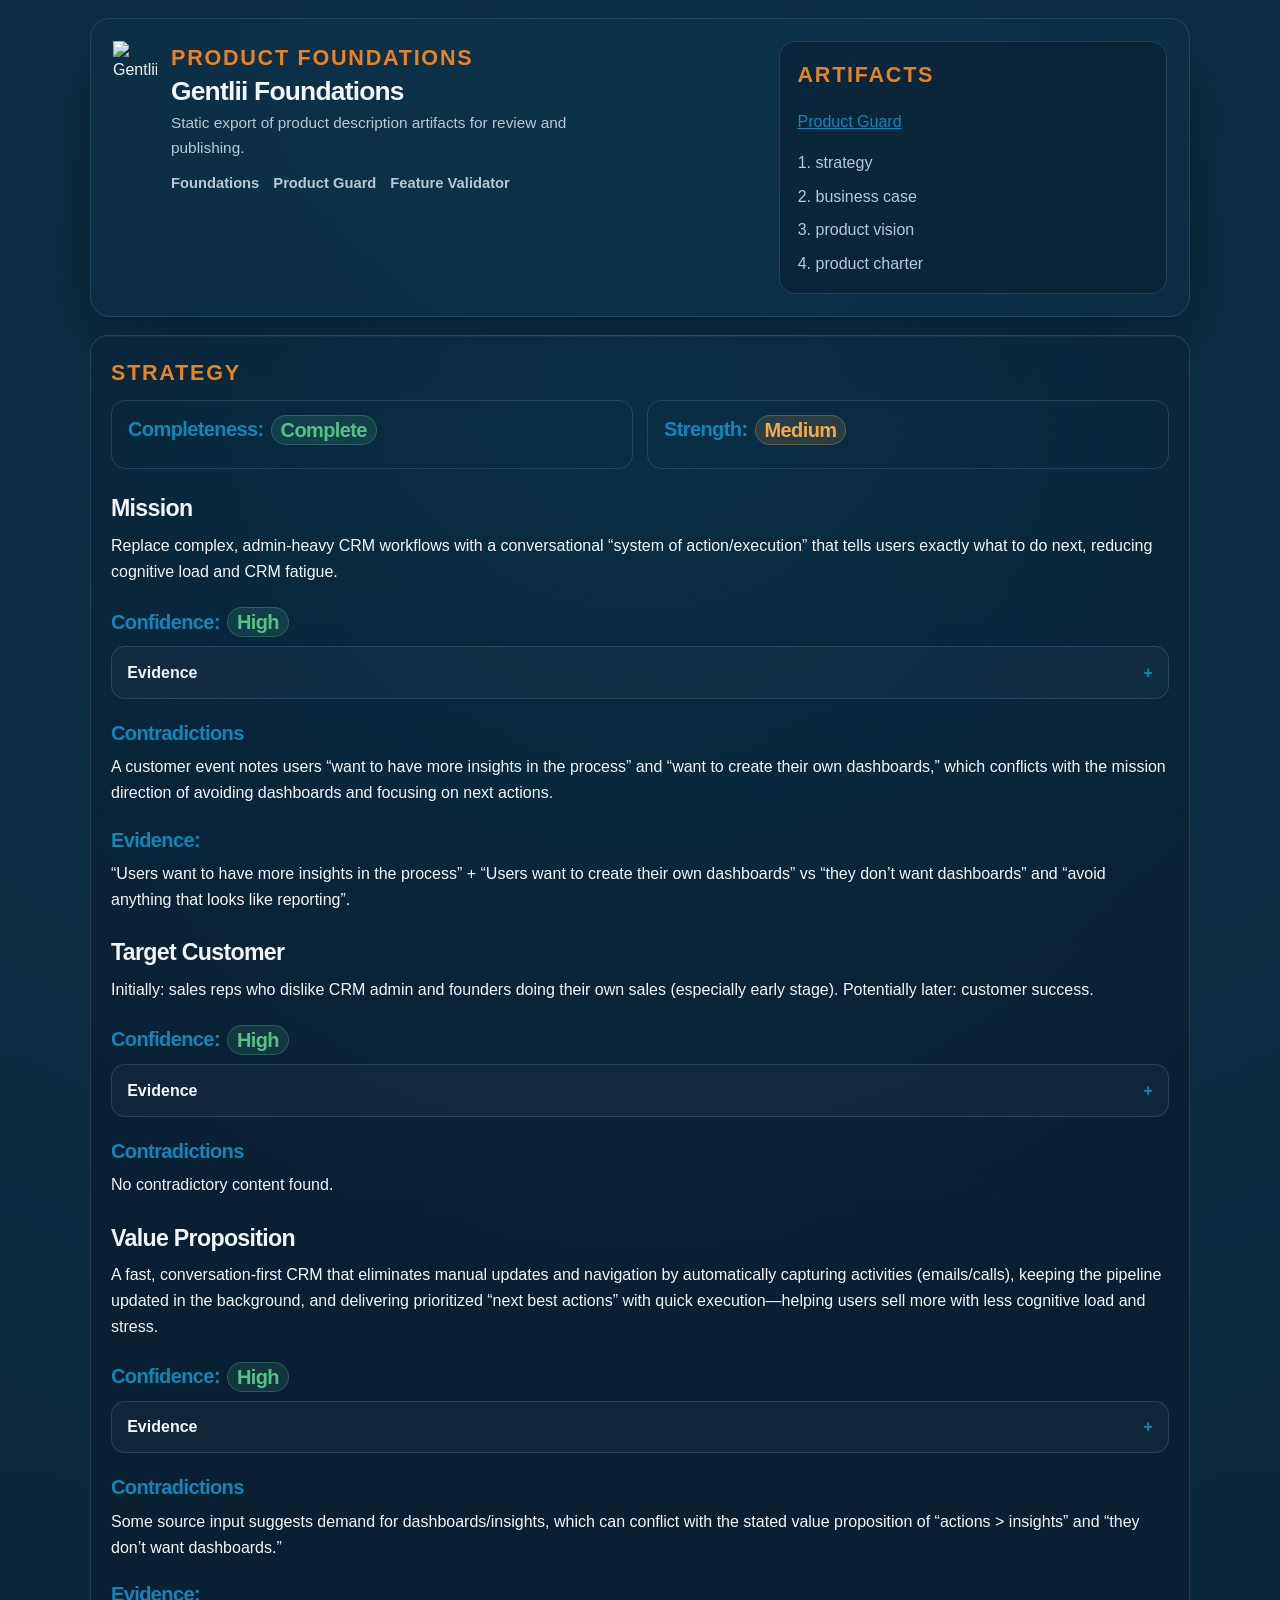
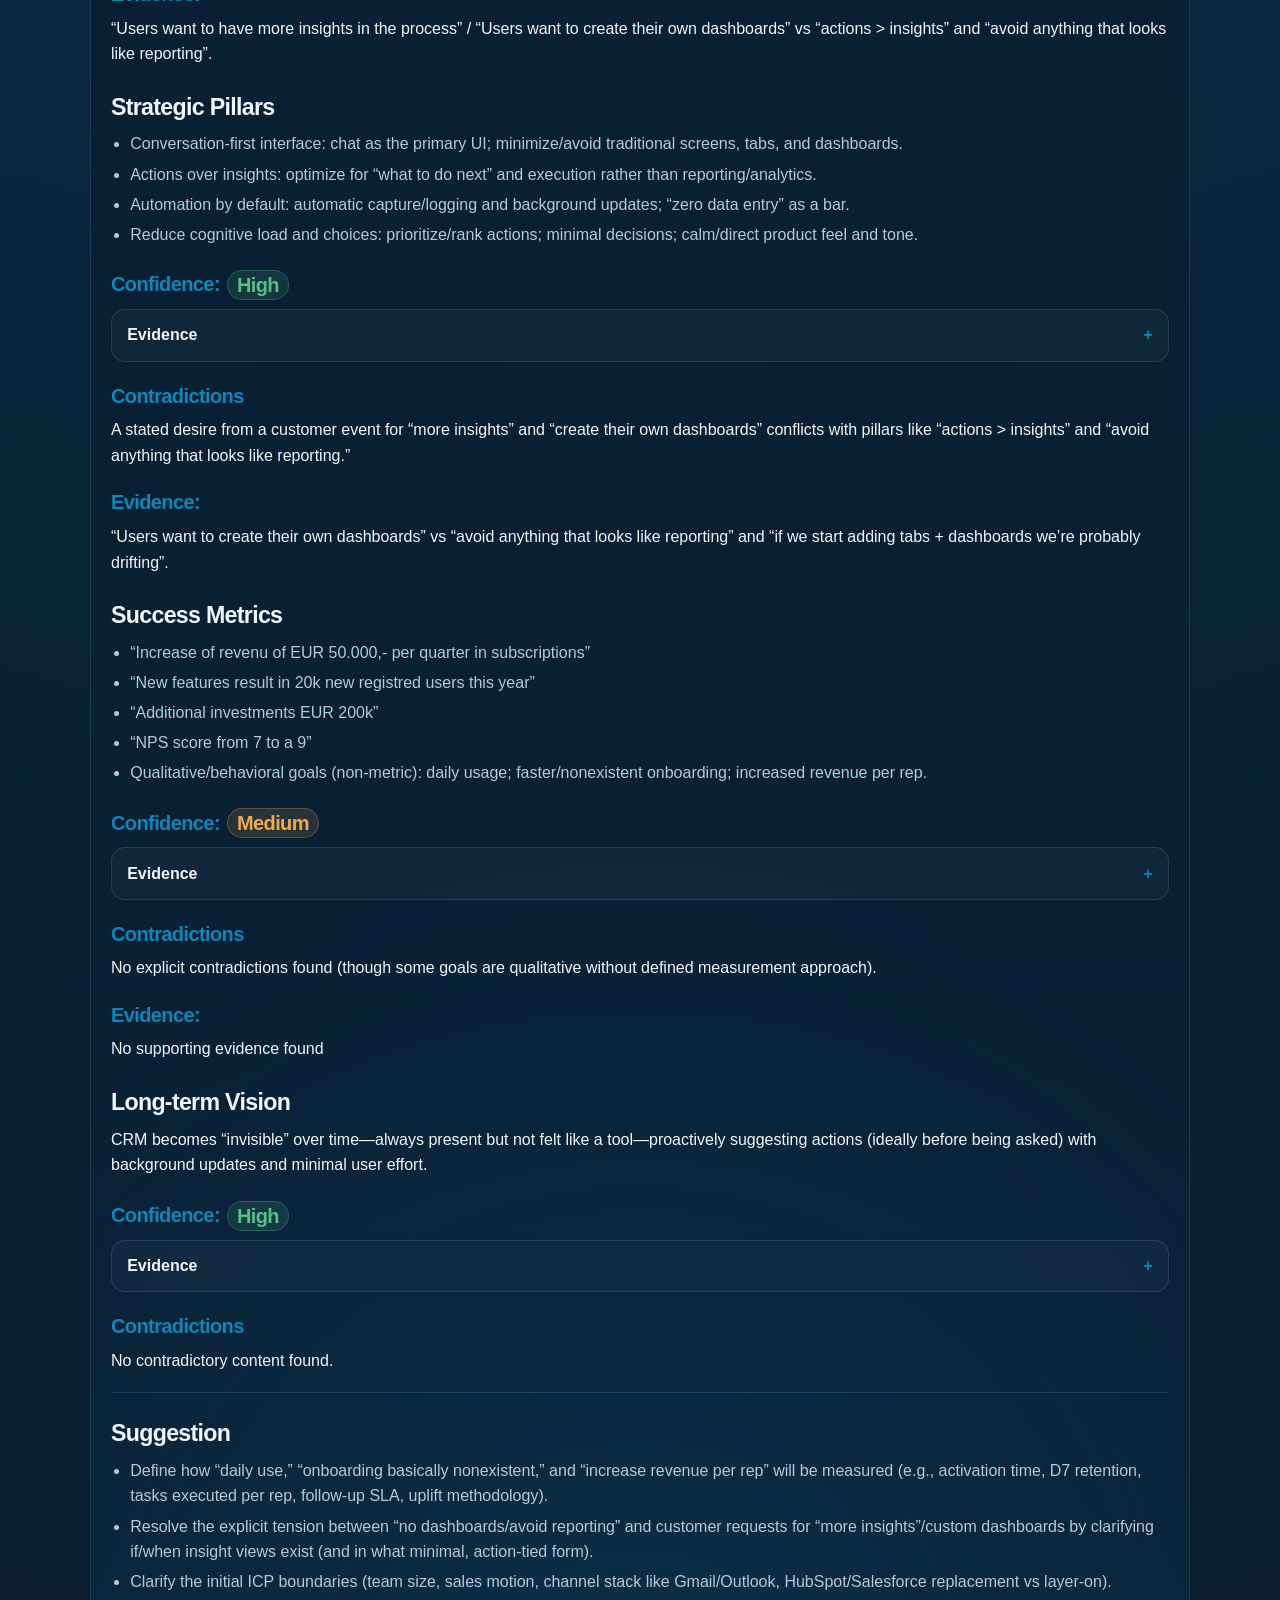
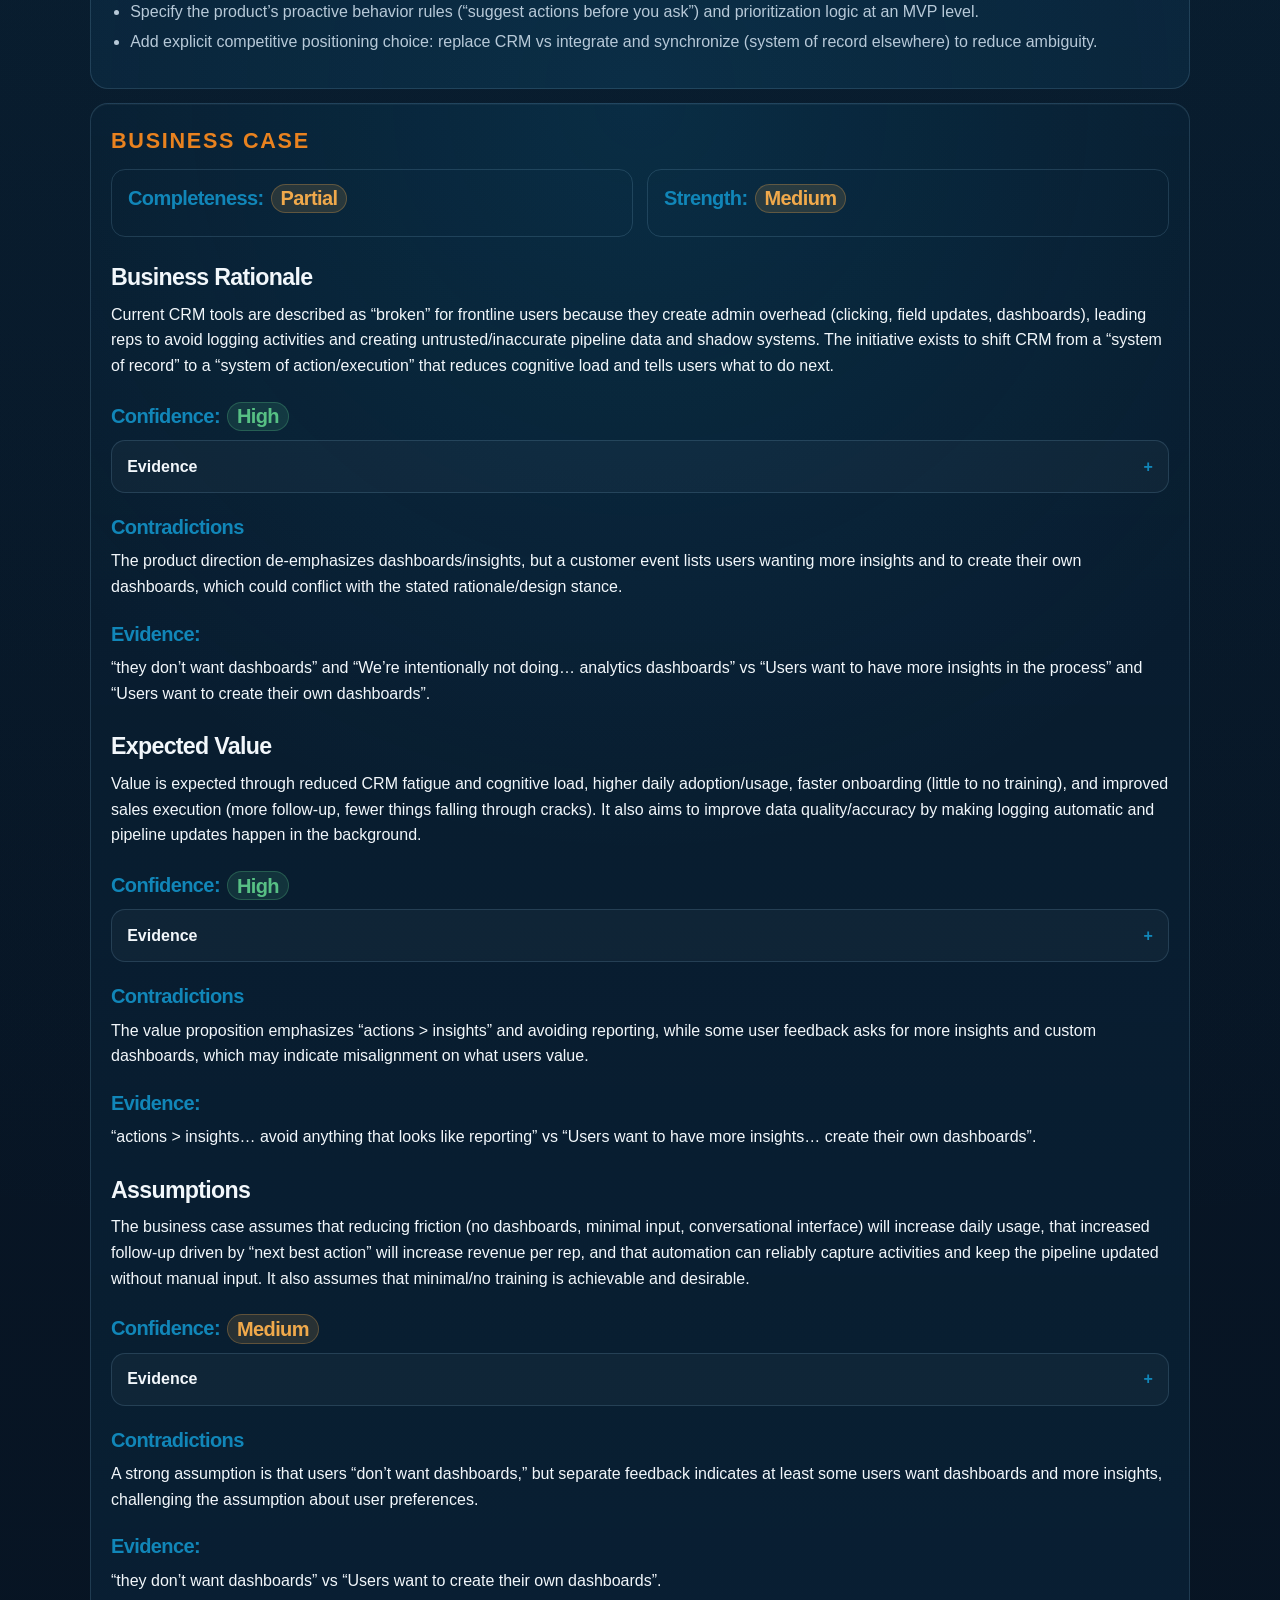
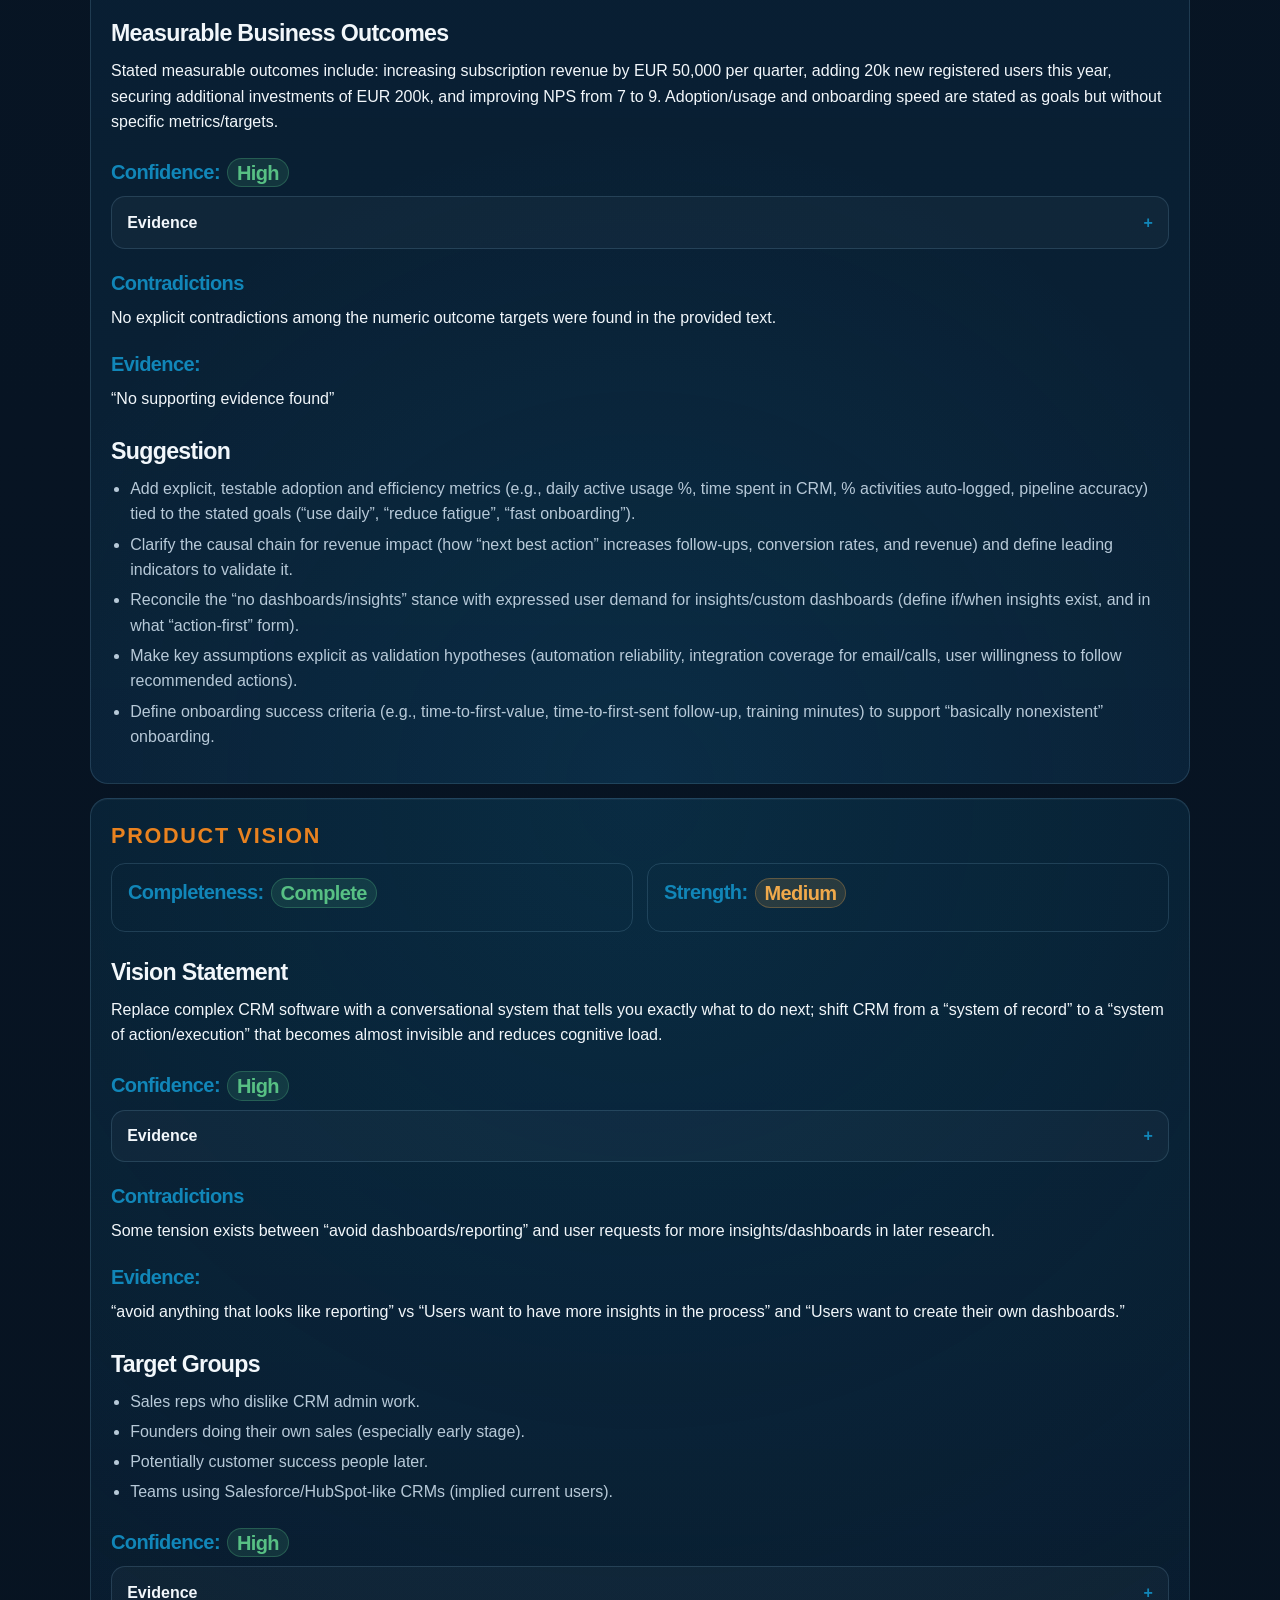
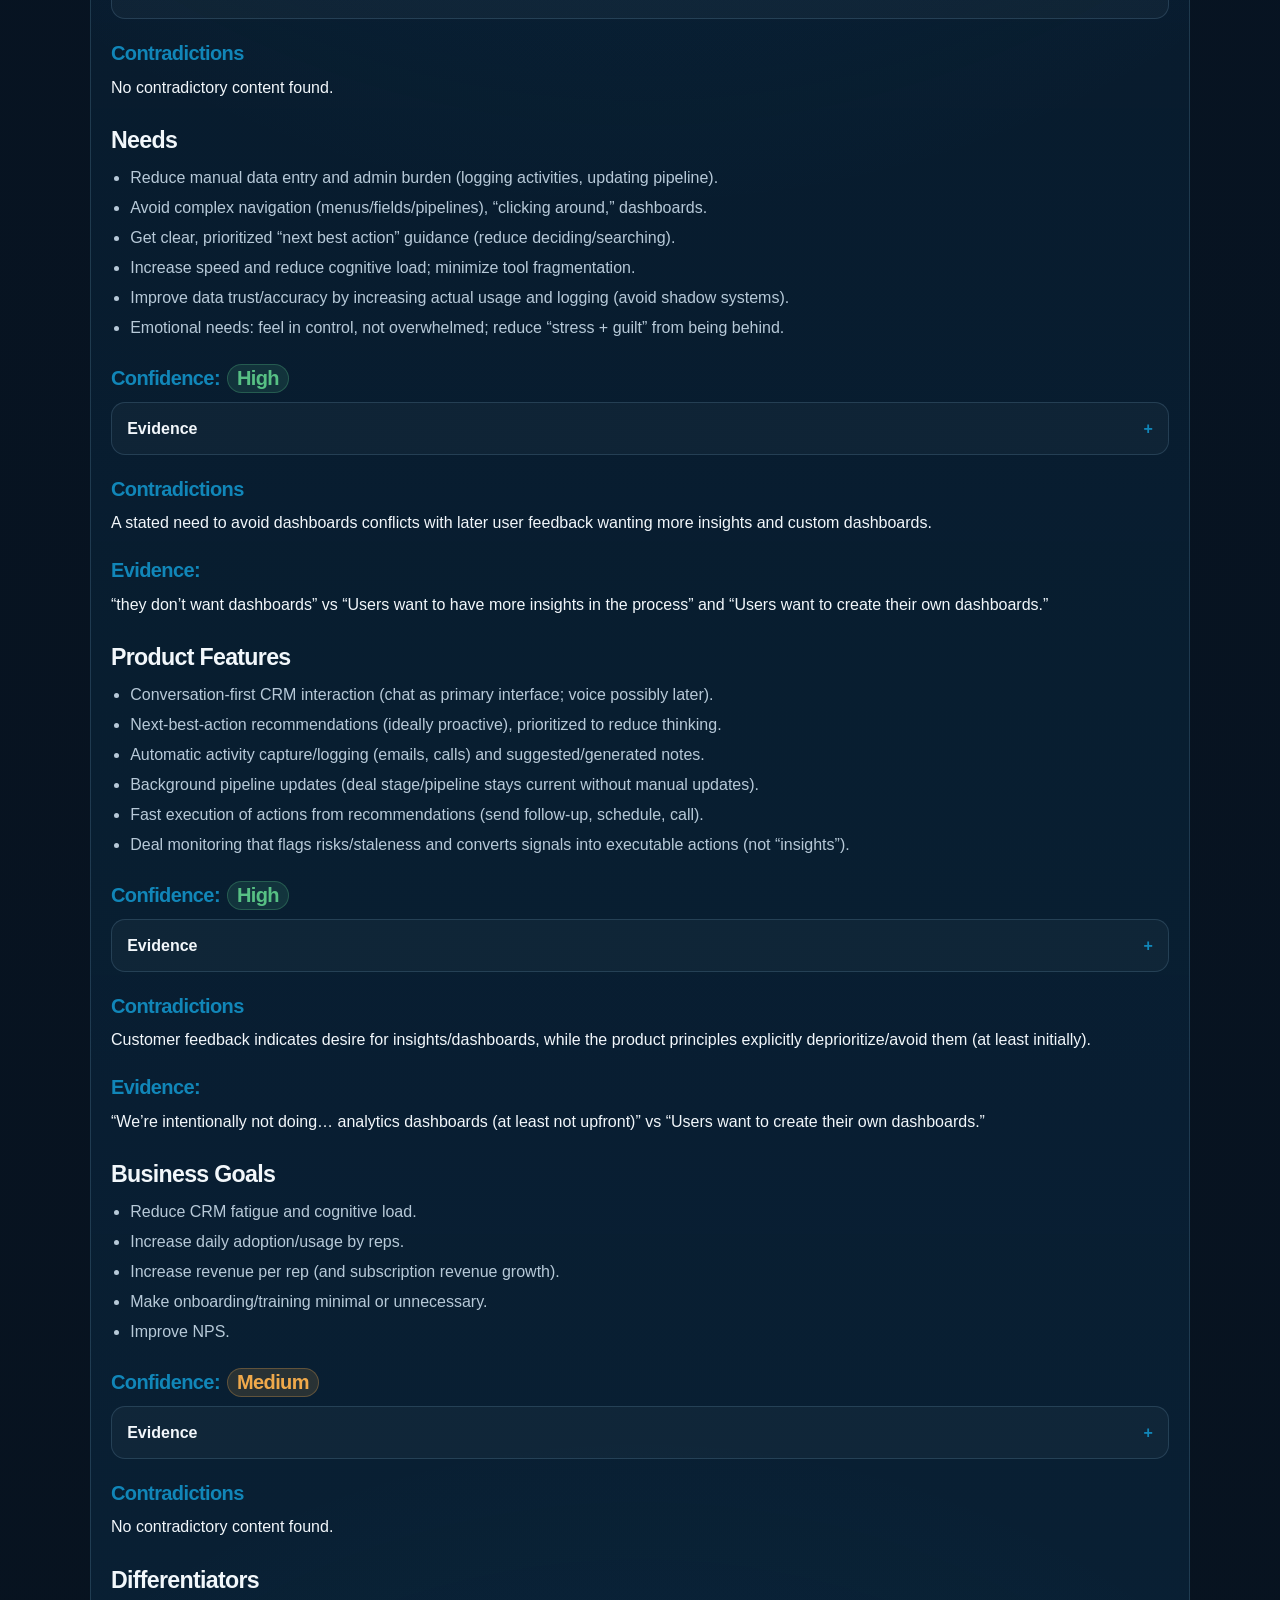
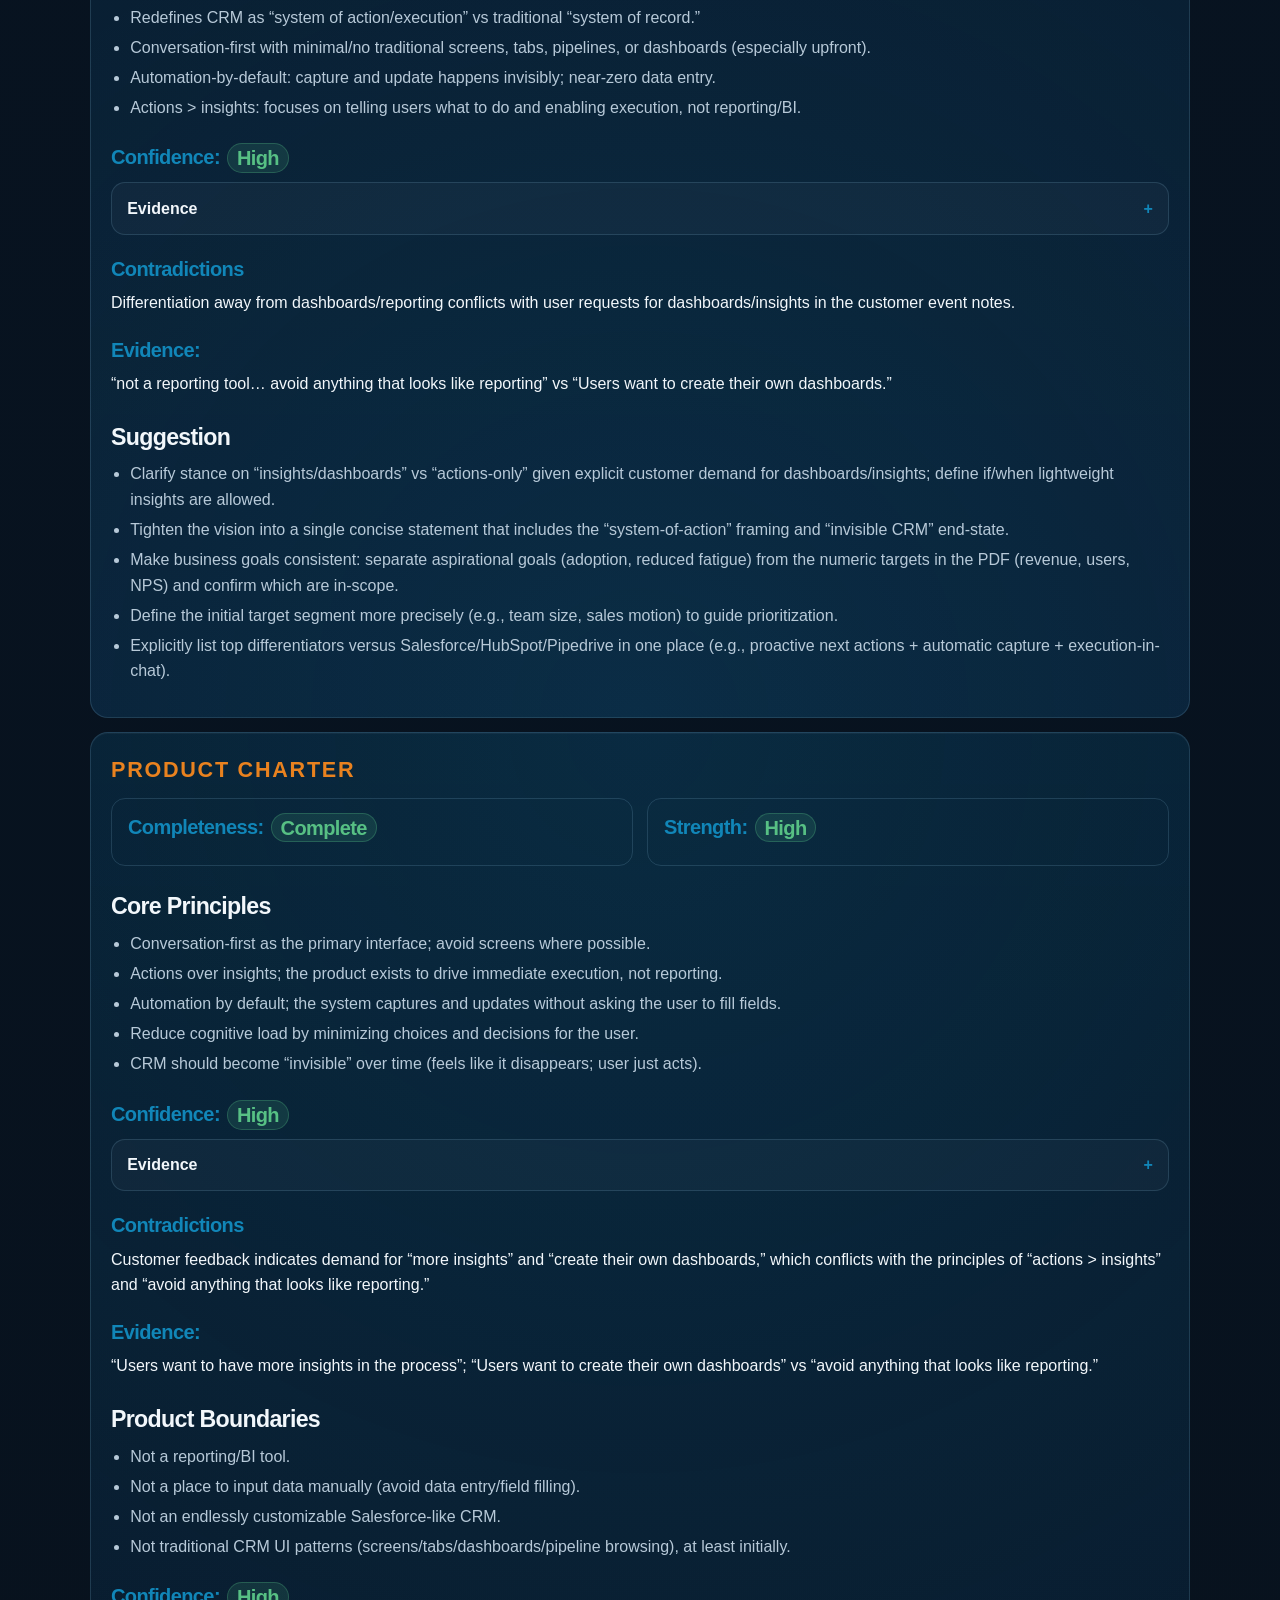
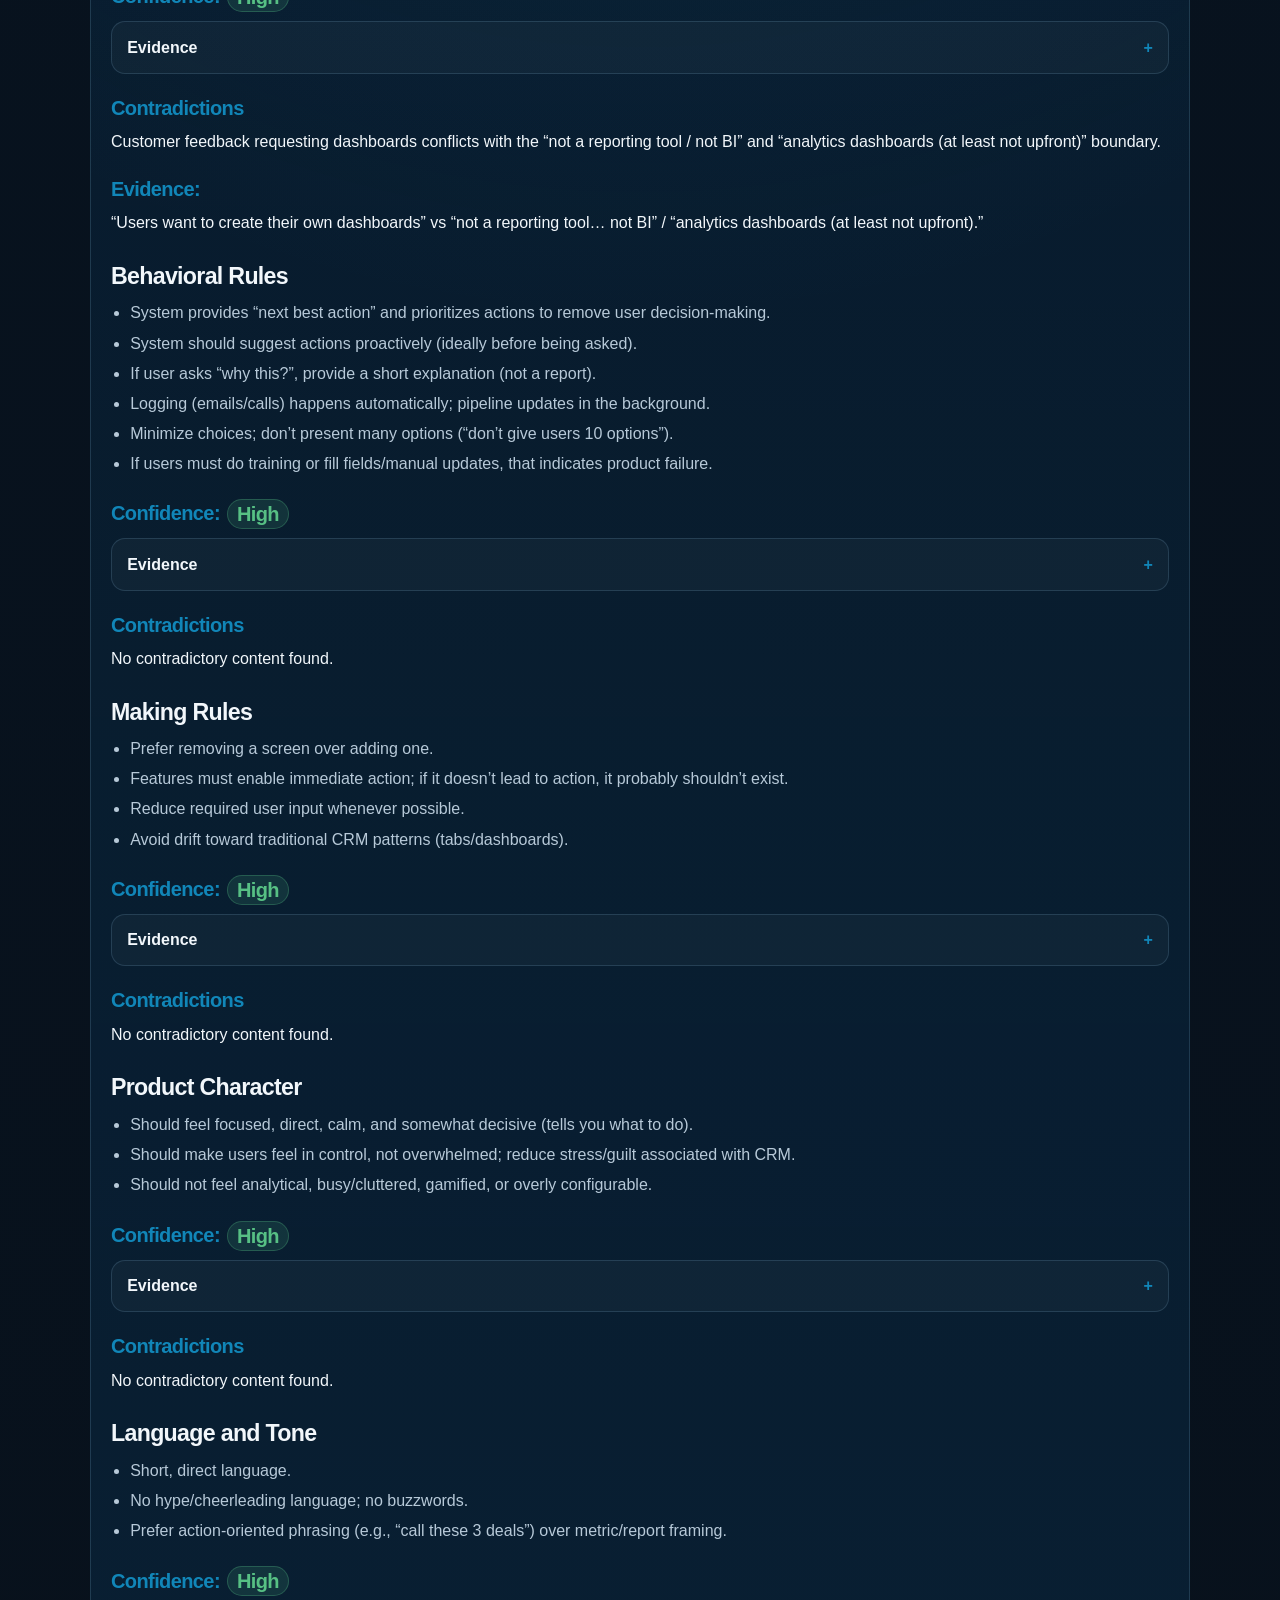
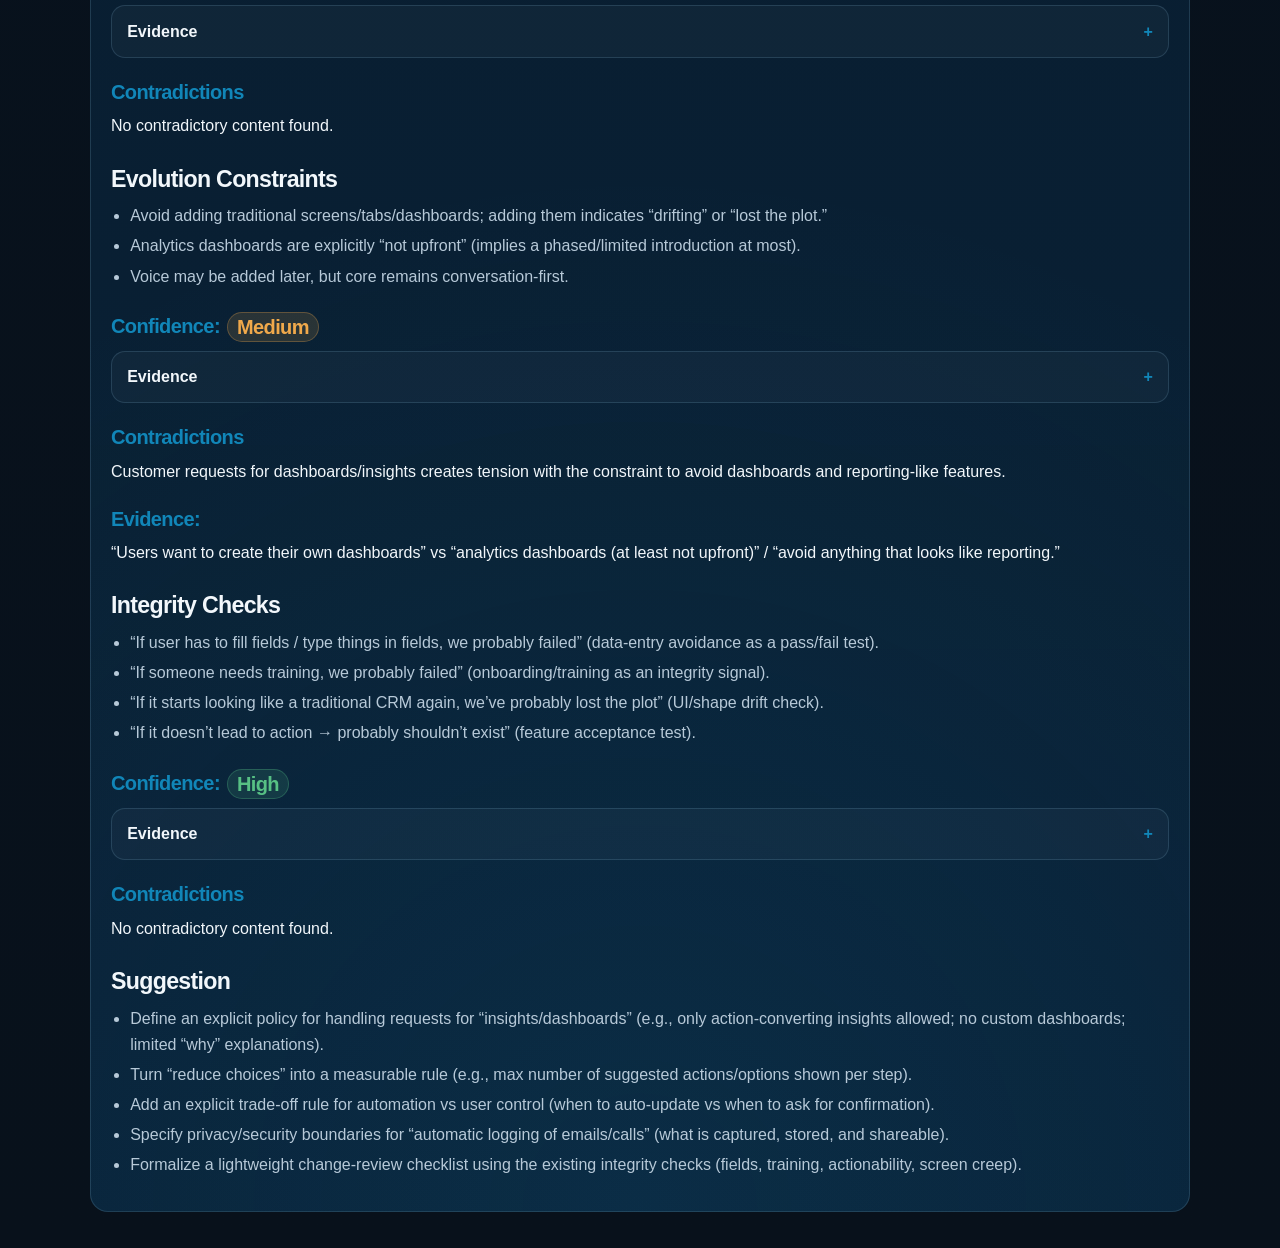
==== commit db158d50: "chore: refresh generated product description and guard" ====
--- a/product-definitions/product-description/index.html
+++ b/product-definitions/product-description/index.html
@@ -38,177 +38,208 @@
       <section class="doc-card" id="strategy">
         <div class="panel-eyebrow">strategy</div>
         <div class="doc-content">
-          <div class="doc-dual-section-grid"><section class="doc-side-section"><h3 class="metric-heading">Completeness: <span class="metric-value metric-pill metric-high">Complete</span></h3></section><section class="doc-side-section"><h3 class="metric-heading">Strength: <span class="metric-value metric-pill metric-high">High</span></h3></section></div>
+          <div class="doc-dual-section-grid"><section class="doc-side-section"><h3 class="metric-heading">Completeness: <span class="metric-value metric-pill metric-high">Complete</span></h3></section><section class="doc-side-section"><h3 class="metric-heading">Strength: <span class="metric-value metric-pill metric-medium">Medium</span></h3></section></div>
           <h2>Mission</h2>
-          <p>Help product professionals reduce cognitive load and enable faster, higher-quality digital product development by producing and maintaining a reliable, opinionated product definition (product description) and ensuring alignment of ideas and requests to it.</p>
-          <h3 class="metric-heading">Confidence: <span class="metric-value metric-pill metric-high">High</span></h3>
-          <details class="evidence-accordion"><summary>Evidence</summary><div class="evidence-body"><p>“This product is about reducing cognitive load of product professionals.” / “We want to help product professionals by… providing help in gathering the needed information for solid product development… [and] making sure they can rely on the quality of this product definition… [and] providing a way for them to check whether any idea aligns with the product definition.”</p></div></details>
-          <h3>Contradictions</h3>
-          <p>No contradictory content found.</p>
+          <p>Replace complex, admin-heavy CRM workflows with a conversational “system of action/execution” that tells users exactly what to do next, reducing cognitive load and CRM fatigue.</p>
+          <h3 class="metric-heading">Confidence: <span class="metric-value metric-pill metric-high">High</span></h3>
+          <details class="evidence-accordion"><summary>Evidence</summary><div class="evidence-body"><p>“Replace complex CRM software with a conversational system that tells you exactly what to do next.” / “We want CRM as a system of execution.” / “Main goals are: reduce the general fatigue people have with CRM”</p></div></details>
+          <h3>Contradictions</h3>
+          <p>A customer event notes users “want to have more insights in the process” and “want to create their own dashboards,” which conflicts with the mission direction of avoiding dashboards and focusing on next actions.</p>
+          <h3>Evidence:</h3>
+          <p>“Users want to have more insights in the process” + “Users want to create their own dashboards” vs “they don’t want dashboards” and “avoid anything that looks like reporting”.</p>
           <h2>Target Customer</h2>
-          <p>Product professionals involved in digital product development (including those currently served via product thinking consultancy engagements).</p>
-          <h3 class="metric-heading">Confidence: <span class="metric-value metric-pill metric-high">High</span></h3>
-          <details class="evidence-accordion"><summary>Evidence</summary><div class="evidence-body"><p>“Gentlii focusses on digital product development.” / “We want to help product professionals…” / “Now we do product thinking consultancy…”</p></div></details>
+          <p>Initially: sales reps who dislike CRM admin and founders doing their own sales (especially early stage). Potentially later: customer success.</p>
+          <h3 class="metric-heading">Confidence: <span class="metric-value metric-pill metric-high">High</span></h3>
+          <details class="evidence-accordion"><summary>Evidence</summary><div class="evidence-body"><p>“sales reps who hate CRM admin” / “founders doing their own sales (especially early stage)” / “maybe customer success people later”</p></div></details>
           <h3>Contradictions</h3>
           <p>No contradictory content found.</p>
           <h2>Value Proposition</h2>
-          <ul><li>Produces a concise, opinionated “product description” (strategy, product vision, business case, product charter) by extracting meaning from available data/files.</li><li>Reduces time and effort (cognitive load) required to create solid product context/definition.</li><li>Improves confidence/quality of the product definition without requiring user action.</li><li>Guards alignment across product documents and validates feature requests against the product description to reduce wasted build effort and improve outcome-over-output.</li></ul>
-          <h3 class="metric-heading">Confidence: <span class="metric-value metric-pill metric-high">High</span></h3>
-          <details class="evidence-accordion"><summary>Evidence</summary><div class="evidence-body"><p>“providing help in gathering the needed information… capture this in a opinionated product definition.” / “making sure they can rely on the quality… without any required action” / “The product will create strategic, product vision, product charter documents… by extracting the meaning from all available data.” / “The product will guard alignment…” / “The product will validate feature requests against the product description.” / “Output over outcome… must be the other way around.”</p></div></details>
-          <h3>Contradictions</h3>
-          <p>No contradictory content found.</p>
+          <p>A fast, conversation-first CRM that eliminates manual updates and navigation by automatically capturing activities (emails/calls), keeping the pipeline updated in the background, and delivering prioritized “next best actions” with quick execution—helping users sell more with less cognitive load and stress.</p>
+          <h3 class="metric-heading">Confidence: <span class="metric-value metric-pill metric-high">High</span></h3>
+          <details class="evidence-accordion"><summary>Evidence</summary><div class="evidence-body"><p>“One interface (chat) One output (next action) Minimal thinking required” / “tell you your next best action” / “log stuff automatically (calls, emails etc.)” / “keep the pipeline updated without you touching it” / “everything points to: → remove searching → remove updating → remove deciding … → clear next action → immediate execution → no admin overhead”</p></div></details>
+          <h3>Contradictions</h3>
+          <p>Some source input suggests demand for dashboards/insights, which can conflict with the stated value proposition of “actions &gt; insights” and “they don’t want dashboards.”</p>
+          <h3>Evidence:</h3>
+          <p>“Users want to have more insights in the process” / “Users want to create their own dashboards” vs “actions &gt; insights” and “avoid anything that looks like reporting”.</p>
           <h2>Strategic Pillars</h2>
-          <ul><li>**Minimize user burden / integrate into existing workflows:** avoid being “another app”; integrate into existing tools; “invisible” where possible.</li><li>**Outcome-first product thinking:** emphasize defining outcomes over generating output; avoid “building too early without enough product context.”</li><li>**Opinionated, trustworthy product definition:** create a concise product definition and ensure users can “trust that” it’s right.</li><li>**Automated document generation from existing artifacts/data:** ingest many file types and extract meaning to generate core strategy/vision/charter artifacts.</li><li>**Continuous alignment/guardrails:** detect changes in inputs and guard/validate alignment, including feature request validation.</li></ul>
-          <h3 class="metric-heading">Confidence: <span class="metric-value metric-pill metric-high">High</span></h3>
-          <details class="evidence-accordion"><summary>Evidence</summary><div class="evidence-body"><p>“should not be an additional app with an UI that needs an account” / “integrate within existing tools and workflows” / “Wherever we can make the product invisible we will do that.” / “Defining outcomes is very important. More important than output.” / “The users… need a very concise product definition… make sure we create the right one and trust that.” / “A user uploads all types of files… Gentlii will use different agent to create: Strategy, Product Vision, Business case, Product charter” / “The product will guard alignment… validate feature requests…” / “If there is any change (crud) detected in product input files…”</p></div></details>
-          <h3>Contradictions</h3>
-          <p>No contradictory content found.</p>
+          <ul><li>Conversation-first interface: chat as the primary UI; minimize/avoid traditional screens, tabs, and dashboards.</li><li>Actions over insights: optimize for “what to do next” and execution rather than reporting/analytics.</li><li>Automation by default: automatic capture/logging and background updates; “zero data entry” as a bar.</li><li>Reduce cognitive load and choices: prioritize/rank actions; minimal decisions; calm/direct product feel and tone.</li></ul>
+          <h3 class="metric-heading">Confidence: <span class="metric-value metric-pill metric-high">High</span></h3>
+          <details class="evidence-accordion"><summary>Evidence</summary><div class="evidence-body"><p>“conversation first, always… everything through chat / language, no screens” / “actions &gt; insights” / “automation by default… if user has to fill fields → something went wrong” / “reduce choices, don’t give users 10 options” / “We need to reduce cognitive load, not just time” / “product should feel like… focused… calm… decisive”</p></div></details>
+          <h3>Contradictions</h3>
+          <p>A stated desire from a customer event for “more insights” and “create their own dashboards” conflicts with pillars like “actions &gt; insights” and “avoid anything that looks like reporting.”</p>
+          <h3>Evidence:</h3>
+          <p>“Users want to create their own dashboards” vs “avoid anything that looks like reporting” and “if we start adding tabs + dashboards we’re probably drifting”.</p>
           <h2>Success Metrics</h2>
-          <ul><li>Reduce time to create a proper product description/context by **75%**.</li><li>Improve product description quality “to a state where it is confidently right on all facets” (supported by data).</li><li>Reduce features built that are not the right solution by **50%** (tracked via feature requests marked “Not good”).</li><li>Save **25%** in “operations, bugs and other expensive stuff” via “better features with less code.”</li></ul>
-          <h3 class="metric-heading">Confidence: <span class="metric-value metric-pill metric-high">High</span></h3>
-          <details class="evidence-accordion"><summary>Evidence</summary><div class="evidence-body"><p>“Reduce the time to create a proper product description/context by 75%.” / “prove (bakced up by data) that the quality… will improve…” / “reduce the amount of features that will be build that are not the right solution by 50%” / “Better features with less code save 25% op operations, bugs and other expensive stuff.”</p></div></details>
-          <h3>Contradictions</h3>
-          <p>No contradictory content found.</p>
+          <ul><li>“Increase of revenu of EUR 50.000,- per quarter in subscriptions”</li><li>“New features result in 20k new registred users this year”</li><li>“Additional investments EUR 200k”</li><li>“NPS score from 7 to a 9”</li><li>Qualitative/behavioral goals (non-metric): daily usage; faster/nonexistent onboarding; increased revenue per rep.</li></ul>
+          <h3 class="metric-heading">Confidence: <span class="metric-value metric-pill metric-medium">Medium</span></h3>
+          <details class="evidence-accordion"><summary>Evidence</summary><div class="evidence-body"><p>“Increase of revenu of EUR 50.000,- per quarter in subscriptions” / “20k new registred users this year” / “NPS score from 7 to a 9” / “get reps to actually use the system daily” / “increase revenue per rep” / “make onboarding basically nonexistent or very fast”</p></div></details>
+          <h3>Contradictions</h3>
+          <p>No explicit contradictions found (though some goals are qualitative without defined measurement approach).</p>
+          <h3>Evidence:</h3>
+          <p>No supporting evidence found</p>
           <h2>Long-term Vision</h2>
-          <p>Become an extension of (or productized form of) product thinking consultancy by automating/operationalizing the creation and ongoing governance of core product strategy artifacts and alignment, embedded into existing workflows rather than as a standalone backlog/agile tool.</p>
-          <h3 class="metric-heading">Confidence: <span class="metric-value metric-pill metric-medium">Medium</span></h3>
-          <details class="evidence-accordion"><summary>Evidence</summary><div class="evidence-body"><p>“Gentlii could be a extension of the product thinking consultancy work.” / “The product is not another agile backlog product tool.” / “Wherever possible the product should integrate within existing tools and workflows.”</p></div></details>
-          <h3>Contradictions</h3>
-          <p>No contradictory content found.</p>
-          <h2>Suggestion</h2>
-          <ul><li>Define the primary buyer/user persona more precisely (e.g., product manager vs product owner vs product lead; company stage/size) to sharpen targeting.</li><li>Make the “quality… confidently right on all facets” metric operational by specifying a measurable rubric (e.g., completeness, consistency, stakeholder agreement score, downstream change rate).</li><li>Clarify the governance loop implied by “change detected” (what triggers re-generation, what approvals exist, and how conflicts are resolved) to strengthen strategic clarity.</li><li>Specify which “existing tools and workflows” are top-priority integrations to make the “invisible” strategy actionable.</li></ul>
+          <p>CRM becomes “invisible” over time—always present but not felt like a tool—proactively suggesting actions (ideally before being asked) with background updates and minimal user effort.</p>
+          <h3 class="metric-heading">Confidence: <span class="metric-value metric-pill metric-high">High</span></h3>
+          <details class="evidence-accordion"><summary>Evidence</summary><div class="evidence-body"><p>“Feels like CRM should become kind of invisible over time.” / “The best tools disappear—they don’t feel like tools.” / “system suggests actions before you ask (ideally)”</p></div></details>
+          <h3>Contradictions</h3>
+          <p>No contradictory content found.</p>
+          <hr />
+          <h2>Suggestion</h2>
+          <ul><li>Define how “daily use,” “onboarding basically nonexistent,” and “increase revenue per rep” will be measured (e.g., activation time, D7 retention, tasks executed per rep, follow-up SLA, uplift methodology).</li><li>Resolve the explicit tension between “no dashboards/avoid reporting” and customer requests for “more insights”/custom dashboards by clarifying if/when insight views exist (and in what minimal, action-tied form).</li><li>Clarify the initial ICP boundaries (team size, sales motion, channel stack like Gmail/Outlook, HubSpot/Salesforce replacement vs layer-on).</li><li>Specify the product’s proactive behavior rules (“suggest actions before you ask”) and prioritization logic at an MVP level.</li><li>Add explicit competitive positioning choice: replace CRM vs integrate and synchronize (system of record elsewhere) to reduce ambiguity.</li></ul>
         </div>
       </section>
       <section class="doc-card" id="business-case">
         <div class="panel-eyebrow">business case</div>
         <div class="doc-content">
-          <div class="doc-dual-section-grid"><section class="doc-side-section"><h3>Completeness</h3><p>Complete -&gt; all core elements clearly present</p></section><section class="doc-side-section"><h3>Strength</h3><p>Medium → partially defined, some ambiguity</p></section></div>
+          <div class="doc-dual-section-grid"><section class="doc-side-section"><h3 class="metric-heading">Completeness: <span class="metric-value metric-pill metric-medium">Partial</span></h3></section><section class="doc-side-section"><h3 class="metric-heading">Strength: <span class="metric-value metric-pill metric-medium">Medium</span></h3></section></div>
           <h2>Business Rationale</h2>
-          <p>Gentlii exists because “agile” processes alone are not delivering faster value; delivering value requires deeper product thinking, planning, and smart choices that many product professionals lack time/space to do in their environments. The industry is also trending toward spec-driven development and AI output volume, which (per the text) leads teams to build too early and optimize output over outcomes. Gentlii is positioned as an extension of existing product-thinking consultancy, reducing dependency on consultants to drive the process.</p>
-          <h3 class="metric-heading">Confidence: <span class="metric-value metric-pill metric-high">High</span></h3>
-          <details class="evidence-accordion"><summary>Evidence</summary><div class="evidence-body"><p>“the agile promise of faster value delivery sadly does not come from the processes like scrum”; “it requires much more thinking and planning”; “most people do not have the time nor the head space”; “focus is on spec-driven development… start building too early without enough product context”; “Output over outcome”; “Gentlii could be a extension of the product thinking consultancy work… to[o] much embedded in the consultant pulling the process.”</p></div></details>
-          <h3>Contradictions</h3>
-          <p>No contradictory content found.</p>
+          <p>Current CRM tools are described as “broken” for frontline users because they create admin overhead (clicking, field updates, dashboards), leading reps to avoid logging activities and creating untrusted/inaccurate pipeline data and shadow systems. The initiative exists to shift CRM from a “system of record” to a “system of action/execution” that reduces cognitive load and tells users what to do next.</p>
+          <h3 class="metric-heading">Confidence: <span class="metric-value metric-pill metric-high">High</span></h3>
+          <details class="evidence-accordion"><summary>Evidence</summary><div class="evidence-body"><p>“CRM as it exists today (like Salesforce etc.) is kind of broken… It’s too much clicking around, updating fields… feels like admin work instead of helping you sell.” / “Reps avoid logging activities… Managers don’t trust CRM data… Pipeline is inaccurate… Shadow systems… emerge” / “Shift from system-of-record… We want CRM as a system of execution.” / “We need to to reduce cognitive load, not just time”</p></div></details>
+          <h3>Contradictions</h3>
+          <p>The product direction de-emphasizes dashboards/insights, but a customer event lists users wanting more insights and to create their own dashboards, which could conflict with the stated rationale/design stance.</p>
+          <h3>Evidence:</h3>
+          <p>“they don’t want dashboards” and “We’re intentionally not doing… analytics dashboards” vs “Users want to have more insights in the process” and “Users want to create their own dashboards”.</p>
           <h2>Expected Value</h2>
-          <p>Reduce cognitive load for product professionals by providing an “opinionated product definition” (product description) generated from available data, with trusted quality and alignment checks. Improve decision-making and alignment by validating feature requests against the product description and enabling stakeholders to quickly verify feasibility/fit, shifting focus from output to outcomes. Operational efficiency and product quality improvements are expected through “better features with less code.”</p>
-          <h3 class="metric-heading">Confidence: <span class="metric-value metric-pill metric-high">High</span></h3>
-          <details class="evidence-accordion"><summary>Evidence</summary><div class="evidence-body"><p>“This product is about reducing cognitive load of product professionals”; “providing help in gathering the needed information… capture this in a opinionated product definition”; “rely on the quality of this product definition without any required action”; “check whether any idea aligns with the product definition”; “validate feature requests against the product description”; “give clarity and quick feedback”; “Better features with less code…”</p></div></details>
-          <h3>Contradictions</h3>
-          <p>No contradictory content found.</p>
+          <p>Value is expected through reduced CRM fatigue and cognitive load, higher daily adoption/usage, faster onboarding (little to no training), and improved sales execution (more follow-up, fewer things falling through cracks). It also aims to improve data quality/accuracy by making logging automatic and pipeline updates happen in the background.</p>
+          <h3 class="metric-heading">Confidence: <span class="metric-value metric-pill metric-high">High</span></h3>
+          <details class="evidence-accordion"><summary>Evidence</summary><div class="evidence-body"><p>“reduce the general fatigue people have with CRM” / “get reps to actually use the system daily” / “increase revenue per rep (if they follow up more, this should happen)” / “make onboarding basically nonexistent or very fast” / “automatic logging… pipeline updates happening in the background” / “Pipeline is inaccurate… [today]” and “everything logs automatically… pipeline updates itself”</p></div></details>
+          <h3>Contradictions</h3>
+          <p>The value proposition emphasizes “actions &gt; insights” and avoiding reporting, while some user feedback asks for more insights and custom dashboards, which may indicate misalignment on what users value.</p>
+          <h3>Evidence:</h3>
+          <p>“actions &gt; insights… avoid anything that looks like reporting” vs “Users want to have more insights… create their own dashboards”.</p>
           <h2>Assumptions</h2>
-          <p>Users can supply enough “all available data” (files/input artifacts) for agents to extract meaning and generate accurate strategy/vision/charter/business-case documents. The generated product definition can reach a quality level that is “confidently right on all facets” without requiring user action, and stakeholders will trust and use it for alignment/validation. Integration into existing tools/workflows (and being “invisible”) is feasible and is necessary to avoid adding cognitive load.</p>
-          <h3 class="metric-heading">Confidence: <span class="metric-value metric-pill metric-medium">Medium</span></h3>
-          <details class="evidence-accordion"><summary>Evidence</summary><div class="evidence-body"><p>“created by extracting the meaning from all available data”; “A user uploads all types of files they can find that state something about the product”; “making sure they can rely on the quality… without any required action”; “quality… will improve to a state where it is confidently right on all facets”; “Wherever possible the product should integrate within existing tools and workflows”; “Wherever we can make the product invisible we will do that.”</p></div></details>
-          <h3>Contradictions</h3>
-          <p>No contradictory content found.</p>
+          <p>The business case assumes that reducing friction (no dashboards, minimal input, conversational interface) will increase daily usage, that increased follow-up driven by “next best action” will increase revenue per rep, and that automation can reliably capture activities and keep the pipeline updated without manual input. It also assumes that minimal/no training is achievable and desirable.</p>
+          <h3 class="metric-heading">Confidence: <span class="metric-value metric-pill metric-medium">Medium</span></h3>
+          <details class="evidence-accordion"><summary>Evidence</summary><div class="evidence-body"><p>“increase revenue per rep (if they follow up more, this should happen)” / “get reps to actually use the system daily” alongside “tell you your next best action” and “keep the pipeline updated without you touching it” / “If someone needs training, we probably failed.” / “emails + calls captured automatically… deal stage updated without asking user… basically zero data entry”</p></div></details>
+          <h3>Contradictions</h3>
+          <p>A strong assumption is that users “don’t want dashboards,” but separate feedback indicates at least some users want dashboards and more insights, challenging the assumption about user preferences.</p>
+          <h3>Evidence:</h3>
+          <p>“they don’t want dashboards” vs “Users want to create their own dashboards”.</p>
           <h2>Measurable Business Outcomes</h2>
-          <ul><li>Reduce time to create a proper product description/context by 75%.</li><li>Reduce “features that will be build that are not the right solution” by 50% (tracked via feature requests marked “Not good”), saving time and money.</li><li>Improve operational cost/bugs/“expensive stuff” by 25% through better features with less code.</li><li>Provide faster stakeholder feedback/verification on feature requests (measurable directionally, but no explicit target beyond “quickly”).</li></ul>
-          <h3 class="metric-heading">Confidence: <span class="metric-value metric-pill metric-high">High</span></h3>
-          <details class="evidence-accordion"><summary>Evidence</summary><div class="evidence-body"><p>“Reduce the time to create a proper product description/context by 75%”; “reduce the amount of features that will be build that are not the right solution by 50% (we can register how many feature requests are marked Not good)”; “save 25% op operations, bugs and other expensive stuff”; “provide stakeholders a way to quickly verify a feature requests possibility.→give clarity and quick feedback.”</p></div></details>
-          <h3>Contradictions</h3>
-          <p>No contradictory content found.</p>
-          <h2>Suggestion</h2>
-          <ul><li>Define how “quality of the product description” will be measured (rubric, reviewers, error rates, alignment scores) and what “confidently right on all facets” means operationally.</li><li>Specify baseline measurements and time horizons for the 75%/50%/25% targets (e.g., current cycle time, current misfit-feature rate, period of measurement).</li><li>Make assumptions testable: minimum viable input set (“all types of files”) and what happens when inputs are incomplete/contradictory.</li><li>Add explicit business impact linkage (e.g., how reduced misfit features converts to cost savings, cycle-time reduction, or revenue impact) and who owns those metrics.</li><li>Clarify adoption constraints: which “existing tools and workflows” are in scope for integration and how “invisible” usage will be achieved/measured.</li></ul>
+          <p>Stated measurable outcomes include: increasing subscription revenue by EUR 50,000 per quarter, adding 20k new registered users this year, securing additional investments of EUR 200k, and improving NPS from 7 to 9. Adoption/usage and onboarding speed are stated as goals but without specific metrics/targets.</p>
+          <h3 class="metric-heading">Confidence: <span class="metric-value metric-pill metric-high">High</span></h3>
+          <details class="evidence-accordion"><summary>Evidence</summary><div class="evidence-body"><p>“Increase of revenu of EUR 50.000,- per quarter in subscriptions” / “New features result in 20k new registred users this year” / “Additional investments EUR 200k” / “NPS score from 7 to a 9” / (non-quantified) “get reps to actually use the system daily” and “make onboarding basically nonexistent or very fast”</p></div></details>
+          <h3>Contradictions</h3>
+          <p>No explicit contradictions among the numeric outcome targets were found in the provided text.</p>
+          <h3>Evidence:</h3>
+          <p>“No supporting evidence found”</p>
+          <h2>Suggestion</h2>
+          <ul><li>Add explicit, testable adoption and efficiency metrics (e.g., daily active usage %, time spent in CRM, % activities auto-logged, pipeline accuracy) tied to the stated goals (“use daily”, “reduce fatigue”, “fast onboarding”).</li><li>Clarify the causal chain for revenue impact (how “next best action” increases follow-ups, conversion rates, and revenue) and define leading indicators to validate it.</li><li>Reconcile the “no dashboards/insights” stance with expressed user demand for insights/custom dashboards (define if/when insights exist, and in what “action-first” form).</li><li>Make key assumptions explicit as validation hypotheses (automation reliability, integration coverage for email/calls, user willingness to follow recommended actions).</li><li>Define onboarding success criteria (e.g., time-to-first-value, time-to-first-sent follow-up, training minutes) to support “basically nonexistent” onboarding.</li></ul>
         </div>
       </section>
       <section class="doc-card" id="product-vision">
         <div class="panel-eyebrow">product vision</div>
         <div class="doc-content">
-          <div class="doc-dual-section-grid"><section class="doc-side-section"><h3 class="metric-heading">Completeness: <span class="metric-value metric-pill metric-high">Complete</span></h3></section><section class="doc-side-section"><h3 class="metric-heading">Strength: <span class="metric-value metric-pill metric-high">High</span></h3></section></div>
+          <div class="doc-dual-section-grid"><section class="doc-side-section"><h3 class="metric-heading">Completeness: <span class="metric-value metric-pill metric-high">Complete</span></h3></section><section class="doc-side-section"><h3 class="metric-heading">Strength: <span class="metric-value metric-pill metric-medium">Medium</span></h3></section></div>
           <h2>Vision Statement</h2>
-          <p>Gentlii aims to reduce the cognitive load on product professionals in digital product development by creating and maintaining a concise, high-quality product definition (“product description”) from existing data, and using it to keep ideas/features aligned with intended outcomes.</p>
-          <h3 class="metric-heading">Confidence: <span class="metric-value metric-pill metric-high">High</span></h3>
-          <details class="evidence-accordion"><summary>Evidence</summary><div class="evidence-body"><p>“This product is about reducing cognitive load of product professionals.” + “The product will create strategic, product vision, product charter documents… extracting the meaning from all available data.” + “The product will guard alignment… validate feature requests against the product description.”</p></div></details>
-          <h3>Contradictions</h3>
-          <p>No contradictory content found.</p>
+          <p>Replace complex CRM software with a conversational system that tells you exactly what to do next; shift CRM from a “system of record” to a “system of action/execution” that becomes almost invisible and reduces cognitive load.</p>
+          <h3 class="metric-heading">Confidence: <span class="metric-value metric-pill metric-high">High</span></h3>
+          <details class="evidence-accordion"><summary>Evidence</summary><div class="evidence-body"><p>“Replace complex CRM software with a conversational system that tells you exactly what to do next.” / “We want CRM as a system of execution.” / “Feels like CRM should become kind of invisible over time.”</p></div></details>
+          <h3>Contradictions</h3>
+          <p>Some tension exists between “avoid dashboards/reporting” and user requests for more insights/dashboards in later research.</p>
+          <h3>Evidence:</h3>
+          <p>“avoid anything that looks like reporting” vs “Users want to have more insights in the process” and “Users want to create their own dashboards.”</p>
           <h2>Target Groups</h2>
-          <ul><li>Product professionals (in digital product development)</li><li>Stakeholders reviewing/validating feature requests (implied as users of verification capability)</li><li>Product thinking consultants / consultancy context (as an extension of existing consultancy work)</li></ul>
-          <h3 class="metric-heading">Confidence: <span class="metric-value metric-pill metric-high">High</span></h3>
-          <details class="evidence-accordion"><summary>Evidence</summary><div class="evidence-body"><p>“We want to help product professionals…” + “provide stakeholders a way to quickly verify a feature requests possibility” + “Gentlii could be a extension of the product thinking consultancy work.”</p></div></details>
+          <ul><li>Sales reps who dislike CRM admin work.</li><li>Founders doing their own sales (especially early stage).</li><li>Potentially customer success people later.</li><li>Teams using Salesforce/HubSpot-like CRMs (implied current users).</li></ul>
+          <h3 class="metric-heading">Confidence: <span class="metric-value metric-pill metric-high">High</span></h3>
+          <details class="evidence-accordion"><summary>Evidence</summary><div class="evidence-body"><p>“sales reps who hate CRM admin” / “founders doing their own sales (especially early stage)” / “maybe customer success people later” / “Teams using systems like Salesforce or HubSpot often experience…”</p></div></details>
           <h3>Contradictions</h3>
           <p>No contradictory content found.</p>
           <h2>Needs</h2>
-          <ul><li>Reduce cognitive load / time and “head space” required for product thinking, planning, and making smart choices.</li><li>Ensure solid product development context exists before building (avoid building too early / lacking product context).</li><li>Create a concise, trusted product definition without requiring extra user effort.</li><li>Maintain alignment between product artifacts and incoming ideas/feature requests.</li><li>Shift focus from output/specs to outcomes and product quality.</li></ul>
-          <h3 class="metric-heading">Confidence: <span class="metric-value metric-pill metric-high">High</span></h3>
-          <details class="evidence-accordion"><summary>Evidence</summary><div class="evidence-body"><p>“reducing cognitive load of product professionals” + “most people do not have the time nor the head space…” + “capture this in a opinionated product definition… rely on the quality… without any required action” + “start building too early without enough product context” + “Output over outcome…”</p></div></details>
-          <h3>Contradictions</h3>
-          <p>No contradictory content found.</p>
+          <ul><li>Reduce manual data entry and admin burden (logging activities, updating pipeline).</li><li>Avoid complex navigation (menus/fields/pipelines), “clicking around,” dashboards.</li><li>Get clear, prioritized “next best action” guidance (reduce deciding/searching).</li><li>Increase speed and reduce cognitive load; minimize tool fragmentation.</li><li>Improve data trust/accuracy by increasing actual usage and logging (avoid shadow systems).</li><li>Emotional needs: feel in control, not overwhelmed; reduce “stress + guilt” from being behind.</li></ul>
+          <h3 class="metric-heading">Confidence: <span class="metric-value metric-pill metric-high">High</span></h3>
+          <details class="evidence-accordion"><summary>Evidence</summary><div class="evidence-body"><p>“Heavy manual data entry” / “Time spent updating instead of selling” / “Complex navigation (menus, fields, pipelines)” / “tell you what to do next” / “everything points to: → remove searching → remove updating → remove deciding” / “Managers don’t trust CRM data… Pipeline is inaccurate… Shadow systems…”</p></div></details>
+          <h3>Contradictions</h3>
+          <p>A stated need to avoid dashboards conflicts with later user feedback wanting more insights and custom dashboards.</p>
+          <h3>Evidence:</h3>
+          <p>“they don’t want dashboards” vs “Users want to have more insights in the process” and “Users want to create their own dashboards.”</p>
           <h2>Product Features</h2>
-          <ul><li>Ingest/collect existing product-related inputs (e.g., uploaded files) as source data.</li><li>Automatically generate an “opinionated product definition” / “product description” set including: strategy, product vision, business case, product charter.</li><li>Extract meaning from “all available data” to create these documents.</li><li>Guard/ensure alignment across the generated documents.</li><li>Validate feature requests/ideas against the product description and provide quick verification/feedback to stakeholders.</li><li>Detect changes (CRUD) in product input files to support ongoing “product description guarding.”</li><li>Integrate into existing tools/workflows (avoid being a standalone app requiring accounts/UI).</li></ul>
-          <h3 class="metric-heading">Confidence: <span class="metric-value metric-pill metric-high">High</span></h3>
-          <details class="evidence-accordion"><summary>Evidence</summary><div class="evidence-body"><p>“A user uploads all types of files…” + “create: Strategy, Product Vision, Business case, Product charter… called the `product description`” + “created by extracting the meaning from all available data” + “guard alignment… validate feature requests” + “If there is any change (crud) detected in product input files” + “Wherever possible the product should integrate within existing tools and workflows… not be an additional app…”</p></div></details>
-          <h3>Contradictions</h3>
-          <p>No contradictory content found.</p>
+          <ul><li>Conversation-first CRM interaction (chat as primary interface; voice possibly later).</li><li>Next-best-action recommendations (ideally proactive), prioritized to reduce thinking.</li><li>Automatic activity capture/logging (emails, calls) and suggested/generated notes.</li><li>Background pipeline updates (deal stage/pipeline stays current without manual updates).</li><li>Fast execution of actions from recommendations (send follow-up, schedule, call).</li><li>Deal monitoring that flags risks/staleness and converts signals into executable actions (not “insights”).</li></ul>
+          <h3 class="metric-heading">Confidence: <span class="metric-value metric-pill metric-high">High</span></h3>
+          <details class="evidence-accordion"><summary>Evidence</summary><div class="evidence-body"><p>“It’s basically a CRM but conversation-first. Probably chat based, maybe voice later.” / “tell you your next best action” / “log stuff automatically (calls, emails etc.)” / “keep the pipeline updated without you touching it” / “system suggests actions before you ask (ideally)” / “system flags… converts that into actions, not insights”</p></div></details>
+          <h3>Contradictions</h3>
+          <p>Customer feedback indicates desire for insights/dashboards, while the product principles explicitly deprioritize/avoid them (at least initially).</p>
+          <h3>Evidence:</h3>
+          <p>“We’re intentionally not doing… analytics dashboards (at least not upfront)” vs “Users want to create their own dashboards.”</p>
           <h2>Business Goals</h2>
-          <ul><li>Reduce time to create proper product context/description (stated target: 75%).</li><li>Improve quality of product descriptions to a “confidently right” state, backed by data.</li><li>Reduce building the wrong features (stated target: 50%), saving time and money.</li><li>Improve product outcomes/quality with less code (claimed operational savings: 25% via fewer bugs/ops costs).</li><li>Extend/scale product thinking consultancy by embedding the approach into a product.</li></ul>
-          <h3 class="metric-heading">Confidence: <span class="metric-value metric-pill metric-high">High</span></h3>
-          <details class="evidence-accordion"><summary>Evidence</summary><div class="evidence-body"><p>“Reduce the time to create a proper product description/context by 75%.” + “prove (backed up by data) that the quality… will improve…” + “reduce the amount of features that will be build that are not the right solution by 50%” + “Better features with less code save 25%…” + “Gentlii could be a extension of the product thinking consultancy work.”</p></div></details>
+          <ul><li>Reduce CRM fatigue and cognitive load.</li><li>Increase daily adoption/usage by reps.</li><li>Increase revenue per rep (and subscription revenue growth).</li><li>Make onboarding/training minimal or unnecessary.</li><li>Improve NPS.</li></ul>
+          <h3 class="metric-heading">Confidence: <span class="metric-value metric-pill metric-medium">Medium</span></h3>
+          <details class="evidence-accordion"><summary>Evidence</summary><div class="evidence-body"><p>“reduce the general fatigue people have with CRM” / “get reps to actually use the system daily” / “increase revenue per rep” / “make onboarding basically nonexistent or very fast” / “NPS score from 7 to a 9” / “Increase of revenu of EUR 50.000,- per quarter in subscriptions”</p></div></details>
           <h3>Contradictions</h3>
           <p>No contradictory content found.</p>
           <h2>Differentiators</h2>
-          <ul><li>Not a backlog/agile tool; focuses on pre-build product context and outcome-oriented product thinking.</li><li>“Invisible” integration into existing workflows/tools (not another app with account/UI overhead).</li><li>Opinionated, concise product definition users can trust “without any required action.”</li><li>Data-backed quality claims for the produced product definition.</li><li>Alignment guarding and feature-request validation against the maintained product description.</li></ul>
-          <h3 class="metric-heading">Confidence: <span class="metric-value metric-pill metric-high">High</span></h3>
-          <details class="evidence-accordion"><summary>Evidence</summary><div class="evidence-body"><p>“The product is not another agile backlog product tool.” + “should not be an additional app with an UI that needs an account” + “integrate within existing tools and workflows… make the product invisible” + “opinionated product definition” + “rely on the quality… without any required action” + “prove (bakced up by data)…”</p></div></details>
-          <h3>Contradictions</h3>
-          <p>No contradictory content found.</p>
-          <h2>Suggestion</h2>
-          <ul><li>Clarify the single-sentence positioning/vision statement in the source (explicitly naming outcomes and who it’s for) to reduce reliance on stitched-together statements.</li><li>Define what “opinionated product definition” means (e.g., required sections, decision rules, governance) so “quality” is testable and repeatable.</li><li>Specify the primary integration targets (e.g., docs/wiki, ticketing, chat) since “integrate within existing tools” is central to differentiation.</li><li>Add explicit differentiation vs “spec-driven development” tooling (what Gentlii does before/around specs) to sharpen the market contrast.</li><li>Resolve/document how “no required action” coexists with “user uploads files” and ongoing change detection (what minimal user action is still required).</li></ul>
+          <ul><li>Redefines CRM as “system of action/execution” vs traditional “system of record.”</li><li>Conversation-first with minimal/no traditional screens, tabs, pipelines, or dashboards (especially upfront).</li><li>Automation-by-default: capture and update happens invisibly; near-zero data entry.</li><li>Actions &gt; insights: focuses on telling users what to do and enabling execution, not reporting/BI.</li></ul>
+          <h3 class="metric-heading">Confidence: <span class="metric-value metric-pill metric-high">High</span></h3>
+          <details class="evidence-accordion"><summary>Evidence</summary><div class="evidence-body"><p>“Shift from system-of-record… We want CRM as a system of execution.” / “conversation first, always… no screens if we can avoid it” / “automation by default… if user has to fill fields → something went wrong” / “actions &gt; insights… avoid anything that looks like reporting”</p></div></details>
+          <h3>Contradictions</h3>
+          <p>Differentiation away from dashboards/reporting conflicts with user requests for dashboards/insights in the customer event notes.</p>
+          <h3>Evidence:</h3>
+          <p>“not a reporting tool… avoid anything that looks like reporting” vs “Users want to create their own dashboards.”</p>
+          <h2>Suggestion</h2>
+          <ul><li>Clarify stance on “insights/dashboards” vs “actions-only” given explicit customer demand for dashboards/insights; define if/when lightweight insights are allowed.</li><li>Tighten the vision into a single concise statement that includes the “system-of-action” framing and “invisible CRM” end-state.</li><li>Make business goals consistent: separate aspirational goals (adoption, reduced fatigue) from the numeric targets in the PDF (revenue, users, NPS) and confirm which are in-scope.</li><li>Define the initial target segment more precisely (e.g., team size, sales motion) to guide prioritization.</li><li>Explicitly list top differentiators versus Salesforce/HubSpot/Pipedrive in one place (e.g., proactive next actions + automatic capture + execution-in-chat).</li></ul>
         </div>
       </section>
       <section class="doc-card" id="product-charter">
         <div class="panel-eyebrow">product charter</div>
         <div class="doc-content">
-          <div class="doc-dual-section-grid"><section class="doc-side-section"><h3 class="metric-heading">Completeness: <span class="metric-value metric-pill metric-medium">Partial</span></h3></section><section class="doc-side-section"><h3 class="metric-heading">Strength: <span class="metric-value metric-pill metric-medium">Medium</span></h3></section></div>
+          <div class="doc-dual-section-grid"><section class="doc-side-section"><h3 class="metric-heading">Completeness: <span class="metric-value metric-pill metric-high">Complete</span></h3></section><section class="doc-side-section"><h3 class="metric-heading">Strength: <span class="metric-value metric-pill metric-high">High</span></h3></section></div>
           <h2>Core Principles</h2>
-          <ul><li>Reduce product professionals’ cognitive load by providing a concise, “confidently right” product definition derived from available data.</li><li>Prioritize outcomes over output when defining and evaluating product work.</li><li>Avoid building too early by ensuring sufficient product context before specs and implementation.</li><li>Integrate into existing tools/workflows and be “invisible” where possible (minimize additional UI/account overhead).</li></ul>
-          <h3 class="metric-heading">Confidence: <span class="metric-value metric-pill metric-high">High</span></h3>
-          <details class="evidence-accordion"><summary>Evidence</summary><div class="evidence-body"><p>“This product is about reducing cognitive load of product professionals.” / “The users do not need very extensive descriptions but need a very concise product definition.” / “Defining outcomes is very important. More important than output.” / “start building too early without enough product context.” / “Wherever possible the product should integrate within existing tools and workflows.” / “Wherever we can make the product invisible we will do that.”</p></div></details>
-          <h3>Contradictions</h3>
-          <p>No contradictory content found.</p>
+          <ul><li>Conversation-first as the primary interface; avoid screens where possible.</li><li>Actions over insights; the product exists to drive immediate execution, not reporting.</li><li>Automation by default; the system captures and updates without asking the user to fill fields.</li><li>Reduce cognitive load by minimizing choices and decisions for the user.</li><li>CRM should become “invisible” over time (feels like it disappears; user just acts).</li></ul>
+          <h3 class="metric-heading">Confidence: <span class="metric-value metric-pill metric-high">High</span></h3>
+          <details class="evidence-accordion"><summary>Evidence</summary><div class="evidence-body"><p>“conversation first, always… everything through chat / language, no screens if we can avoid it”; “actions &gt; insights”; “automation by default… if user has to fill fields → something went wrong”; “We need to to reduce cognitive load, not just time”; “The best tools disappear—they don’t feel like tools.”; “Feels like CRM should become kind of invisible over time.”</p></div></details>
+          <h3>Contradictions</h3>
+          <p>Customer feedback indicates demand for “more insights” and “create their own dashboards,” which conflicts with the principles of “actions &gt; insights” and “avoid anything that looks like reporting.”</p>
+          <h3>Evidence:</h3>
+          <p>“Users want to have more insights in the process”; “Users want to create their own dashboards” vs “avoid anything that looks like reporting.”</p>
           <h2>Product Boundaries</h2>
-          <ul><li>Not an additional standalone app/UI that requires accounts (“should not be an additional app with an UI that needs an account and so on”).</li><li>Not an agile backlog tool.</li><li>Not focused on spec-driven work as the primary mode; specs have “place and time” but shouldn’t replace earlier product context work.</li></ul>
-          <h3 class="metric-heading">Confidence: <span class="metric-value metric-pill metric-high">High</span></h3>
-          <details class="evidence-accordion"><summary>Evidence</summary><div class="evidence-body"><p>“it should not be an additional app with an UI that needs an account and so on.” / “The product is not another agile backlog product tool.” / “Spec driven is a great tool but has its own place and time.”</p></div></details>
-          <h3>Contradictions</h3>
-          <p>No contradictory content found.</p>
+          <ul><li>Not a reporting/BI tool.</li><li>Not a place to input data manually (avoid data entry/field filling).</li><li>Not an endlessly customizable Salesforce-like CRM.</li><li>Not traditional CRM UI patterns (screens/tabs/dashboards/pipeline browsing), at least initially.</li></ul>
+          <h3 class="metric-heading">Confidence: <span class="metric-value metric-pill metric-high">High</span></h3>
+          <details class="evidence-accordion"><summary>Evidence</summary><div class="evidence-body"><p>“what we are not… not a reporting tool… not BI… not a place to input data… not something you customize endlessly… basically not another version of Salesforce”; “We’re intentionally not doing: traditional screens; analytics dashboards (at least not upfront); manual pipeline management.”</p></div></details>
+          <h3>Contradictions</h3>
+          <p>Customer feedback requesting dashboards conflicts with the “not a reporting tool / not BI” and “analytics dashboards (at least not upfront)” boundary.</p>
+          <h3>Evidence:</h3>
+          <p>“Users want to create their own dashboards” vs “not a reporting tool… not BI” / “analytics dashboards (at least not upfront).”</p>
           <h2>Behavioral Rules</h2>
-          <ul><li>Extract meaning from “all available data” to generate key product documents (strategy, vision, business case, product charter) as a unified “product description.”</li><li>Ensure users can “rely on the quality” of the product definition “without any required action.”</li><li>Guard alignment across the generated output documents.</li><li>Validate feature requests against the product description.</li><li>Detect changes (CRUD) in product input files and perform “product description guarding.”</li><li>Produce outputs in both Markdown and generated HTML.</li></ul>
-          <h3 class="metric-heading">Confidence: <span class="metric-value metric-pill metric-medium">Medium</span></h3>
-          <details class="evidence-accordion"><summary>Evidence</summary><div class="evidence-body"><p>“The product will create strategic, product vision, product charter documents that are created by extracting the meaning from all available data.” / “making sure they can rely on the quality of this product definition without any required action” / “The product will guard alignment between all mentioned output documents” / “The product will validate feature requests against the product description.” / “If there is any change (crud) detected in product input files” / “These are written both in markdown as in a generated html page”</p></div></details>
+          <ul><li>System provides “next best action” and prioritizes actions to remove user decision-making.</li><li>System should suggest actions proactively (ideally before being asked).</li><li>If user asks “why this?”, provide a short explanation (not a report).</li><li>Logging (emails/calls) happens automatically; pipeline updates in the background.</li><li>Minimize choices; don’t present many options (“don’t give users 10 options”).</li><li>If users must do training or fill fields/manual updates, that indicates product failure.</li></ul>
+          <h3 class="metric-heading">Confidence: <span class="metric-value metric-pill metric-high">High</span></h3>
+          <details class="evidence-accordion"><summary>Evidence</summary><div class="evidence-body"><p>“tell you your next best action”; “system suggests actions before you ask (ideally)”; “if you ask ‘why this?’ → short explanation, not a report”; “log stuff automatically (calls, emails etc.)”; “pipeline updates happening in the background”; “reduce choices, don’t give users 10 options”; “If someone needs training, we probably failed.”; “if user has to type things in fields, we probably failed.”</p></div></details>
           <h3>Contradictions</h3>
           <p>No contradictory content found.</p>
           <h2>Making Rules</h2>
-          <ul><li>Resolve trade-offs in favor of outcome definition over output generation.</li><li>Prefer integration/invisibility over building a new standalone UI/app experience.</li><li>Prefer concise product definitions over extensive descriptions.</li></ul>
-          <h3 class="metric-heading">Confidence: <span class="metric-value metric-pill metric-medium">Medium</span></h3>
-          <details class="evidence-accordion"><summary>Evidence</summary><div class="evidence-body"><p>“Defining outcomes is very important. More important than output.” / “Wherever possible the product should integrate within existing tools and workflows.” / “Wherever we can make the product invisible we will do that.” / “need a very concise product definition.”</p></div></details>
+          <ul><li>Prefer removing a screen over adding one.</li><li>Features must enable immediate action; if it doesn’t lead to action, it probably shouldn’t exist.</li><li>Reduce required user input whenever possible.</li><li>Avoid drift toward traditional CRM patterns (tabs/dashboards).</li></ul>
+          <h3 class="metric-heading">Confidence: <span class="metric-value metric-pill metric-high">High</span></h3>
+          <details class="evidence-accordion"><summary>Evidence</summary><div class="evidence-body"><p>“decision rules (gut checks): can we remove a screen instead of adding one; does this help someone take action immediately; can we reduce input here; if it doesn’t lead to action → probably shouldn’t exist”; “if we start adding tabs + dashboards we’re probably drifting.”</p></div></details>
           <h3>Contradictions</h3>
           <p>No contradictory content found.</p>
           <h2>Product Character</h2>
-          <ul><li>“Invisible” and low-friction (fits existing workflows; minimal UI/account burden).</li><li>Concise, clarity-oriented, and confidence-building (quick verification/feedback for stakeholders; reliable quality).</li></ul>
-          <h3 class="metric-heading">Confidence: <span class="metric-value metric-pill metric-medium">Medium</span></h3>
-          <details class="evidence-accordion"><summary>Evidence</summary><div class="evidence-body"><p>“Wherever we can make the product invisible we will do that.” / “provide stakeholders a way to quickly verify a feature requests possibility.→give clarity and quick feedback.” / “rely on the quality of this product definition”</p></div></details>
+          <ul><li>Should feel focused, direct, calm, and somewhat decisive (tells you what to do).</li><li>Should make users feel in control, not overwhelmed; reduce stress/guilt associated with CRM.</li><li>Should not feel analytical, busy/cluttered, gamified, or overly configurable.</li></ul>
+          <h3 class="metric-heading">Confidence: <span class="metric-value metric-pill metric-high">High</span></h3>
+          <details class="evidence-accordion"><summary>Evidence</summary><div class="evidence-body"><p>“product should feel like: focused; direct; calm; a bit decisive”; “ideal state = calm, clear, just doing the next thing”; “should NOT feel like: analytical tool; busy / cluttered; gamified; overly configurable.”</p></div></details>
           <h3>Contradictions</h3>
           <p>No contradictory content found.</p>
           <h2>Language and Tone</h2>
-          <p>Not found</p>
-          <h3 class="metric-heading">Confidence: <span class="metric-value metric-pill metric-high">High</span></h3>
-          <details class="evidence-accordion"><summary>Evidence</summary><div class="evidence-body"><p>No supporting evidence found</p></div></details>
+          <ul><li>Short, direct language.</li><li>No hype/cheerleading language; no buzzwords.</li><li>Prefer action-oriented phrasing (e.g., “call these 3 deals”) over metric/report framing.</li></ul>
+          <h3 class="metric-heading">Confidence: <span class="metric-value metric-pill metric-high">High</span></h3>
+          <details class="evidence-accordion"><summary>Evidence</summary><div class="evidence-body"><p>“tone / language… short, direct”; “no hype / no ‘you’re crushing it’ type stuff”; “no buzzwords”; “more like: ‘call these 3 deals’ not: ‘pipeline health improved’.”</p></div></details>
           <h3>Contradictions</h3>
           <p>No contradictory content found.</p>
           <h2>Evolution Constraints</h2>
-          <ul><li>Growth should favor integration with existing tools/workflows rather than expanding into a standalone app with accounts/UI.</li><li>Product should remain oriented to improving quality/context and outcomes (vs drifting to “output” or purely spec-driven workflows).</li></ul>
-          <h3 class="metric-heading">Confidence: <span class="metric-value metric-pill metric-low">Low</span></h3>
-          <details class="evidence-accordion"><summary>Evidence</summary><div class="evidence-body"><p>“should not be an additional app with an UI that needs an account” / “Wherever possible the product should integrate within existing tools and workflows.” / “Output over outcome… it must be the other way around.” / “Spec driven is a great tool but has its own place and time.”</p></div></details>
-          <h3>Contradictions</h3>
-          <p>No contradictory content found.</p>
+          <ul><li>Avoid adding traditional screens/tabs/dashboards; adding them indicates “drifting” or “lost the plot.”</li><li>Analytics dashboards are explicitly “not upfront” (implies a phased/limited introduction at most).</li><li>Voice may be added later, but core remains conversation-first.</li></ul>
+          <h3 class="metric-heading">Confidence: <span class="metric-value metric-pill metric-medium">Medium</span></h3>
+          <details class="evidence-accordion"><summary>Evidence</summary><div class="evidence-body"><p>“if we start adding tabs + dashboards we’re probably drifting”; “if it starts looking like a traditional CRM again, we’ve probably lost the plot”; “analytics dashboards (at least not upfront)”; “Probably chat based, maybe voice later.”</p></div></details>
+          <h3>Contradictions</h3>
+          <p>Customer requests for dashboards/insights creates tension with the constraint to avoid dashboards and reporting-like features.</p>
+          <h3>Evidence:</h3>
+          <p>“Users want to create their own dashboards” vs “analytics dashboards (at least not upfront)” / “avoid anything that looks like reporting.”</p>
           <h2>Integrity Checks</h2>
-          <ul><li>Check whether an idea/feature request aligns with the product definition (validation against product description).</li><li>Guard alignment across generated documents (consistency check implied).</li></ul>
-          <h3 class="metric-heading">Confidence: <span class="metric-value metric-pill metric-medium">Medium</span></h3>
-          <details class="evidence-accordion"><summary>Evidence</summary><div class="evidence-body"><p>“providing a way for them to check whether any idea aligns with the product definition” / “The product will guard alignment between all mentioned output documents” / “The product will validate feature requests against the product description.”</p></div></details>
-          <h3>Contradictions</h3>
-          <p>No contradictory content found.</p>
-          <h2>Suggestion</h2>
-          <ul><li>Define explicit decision rules for conflicts (e.g., what wins when source files contradict, recency vs authority, stakeholder priority).</li><li>Specify concrete integrity checks and acceptance criteria (e.g., consistency rules across strategy/vision/charter, required fields, confidence thresholds, audit trail).</li><li>Add explicit language/tone standards for generated documents (concise length limits, reading level, voice, terminology).</li><li>Clarify evolution constraints as enforceable guardrails (e.g., “no standalone UI/login,” “must be embeddable,” “must reduce cognitive load,” measurable UX constraints).</li><li>Define behavioral rules for change detection workflows (what triggers regeneration, what is incremental vs full rebuild, notification/approval requirements).</li></ul>
+          <ul><li>“If user has to fill fields / type things in fields, we probably failed” (data-entry avoidance as a pass/fail test).</li><li>“If someone needs training, we probably failed” (onboarding/training as an integrity signal).</li><li>“If it starts looking like a traditional CRM again, we’ve probably lost the plot” (UI/shape drift check).</li><li>“If it doesn’t lead to action → probably shouldn’t exist” (feature acceptance test).</li></ul>
+          <h3 class="metric-heading">Confidence: <span class="metric-value metric-pill metric-high">High</span></h3>
+          <details class="evidence-accordion"><summary>Evidence</summary><div class="evidence-body"><p>“if user has to fill fields → something went wrong”; “If someone needs training, we probably failed.”; “if it starts looking like a traditional CRM again, we’ve probably lost the plot”; “if it doesn’t lead to action → probably shouldn’t exist.”</p></div></details>
+          <h3>Contradictions</h3>
+          <p>No contradictory content found.</p>
+          <h2>Suggestion</h2>
+          <ul><li>Define an explicit policy for handling requests for “insights/dashboards” (e.g., only action-converting insights allowed; no custom dashboards; limited “why” explanations).</li><li>Turn “reduce choices” into a measurable rule (e.g., max number of suggested actions/options shown per step).</li><li>Add an explicit trade-off rule for automation vs user control (when to auto-update vs when to ask for confirmation).</li><li>Specify privacy/security boundaries for “automatic logging of emails/calls” (what is captured, stored, and shareable).</li><li>Formalize a lightweight change-review checklist using the existing integrity checks (fields, training, actionability, screen creep).</li></ul>
         </div>
       </section>
     </main>
